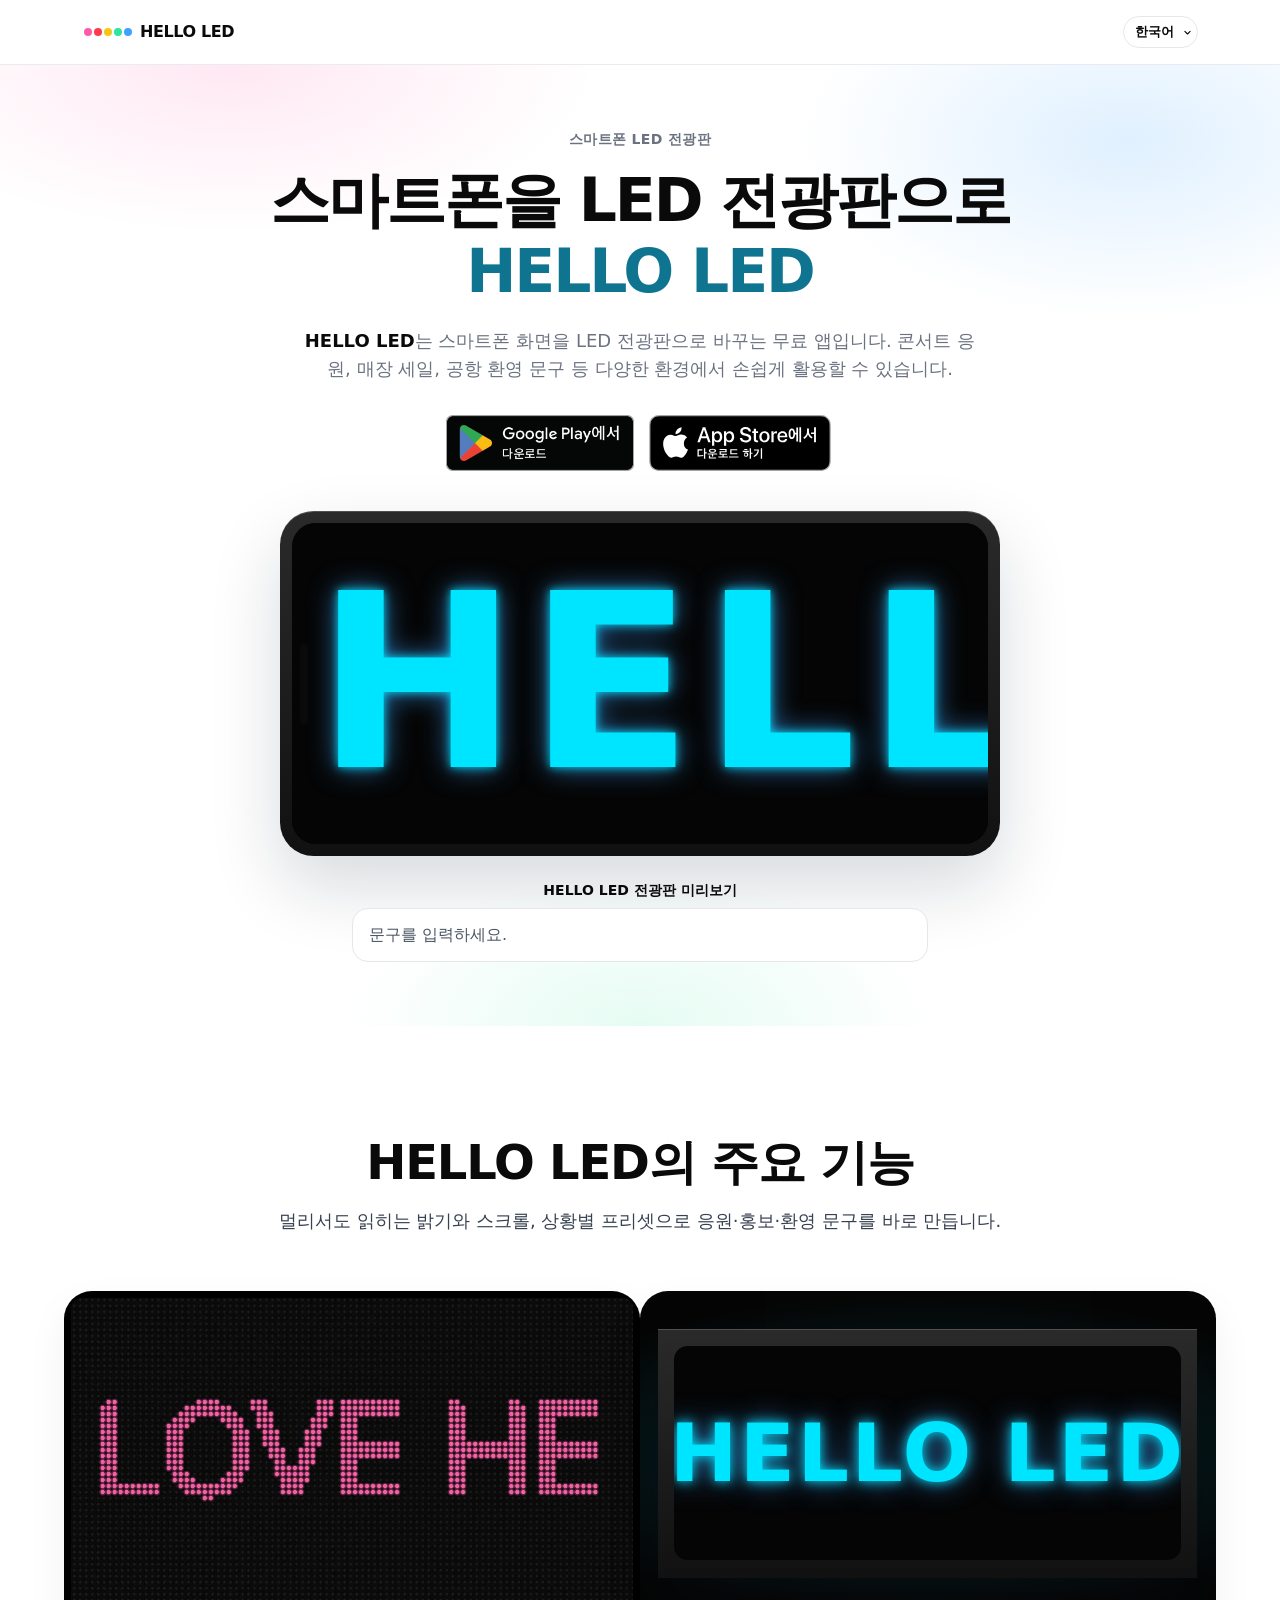
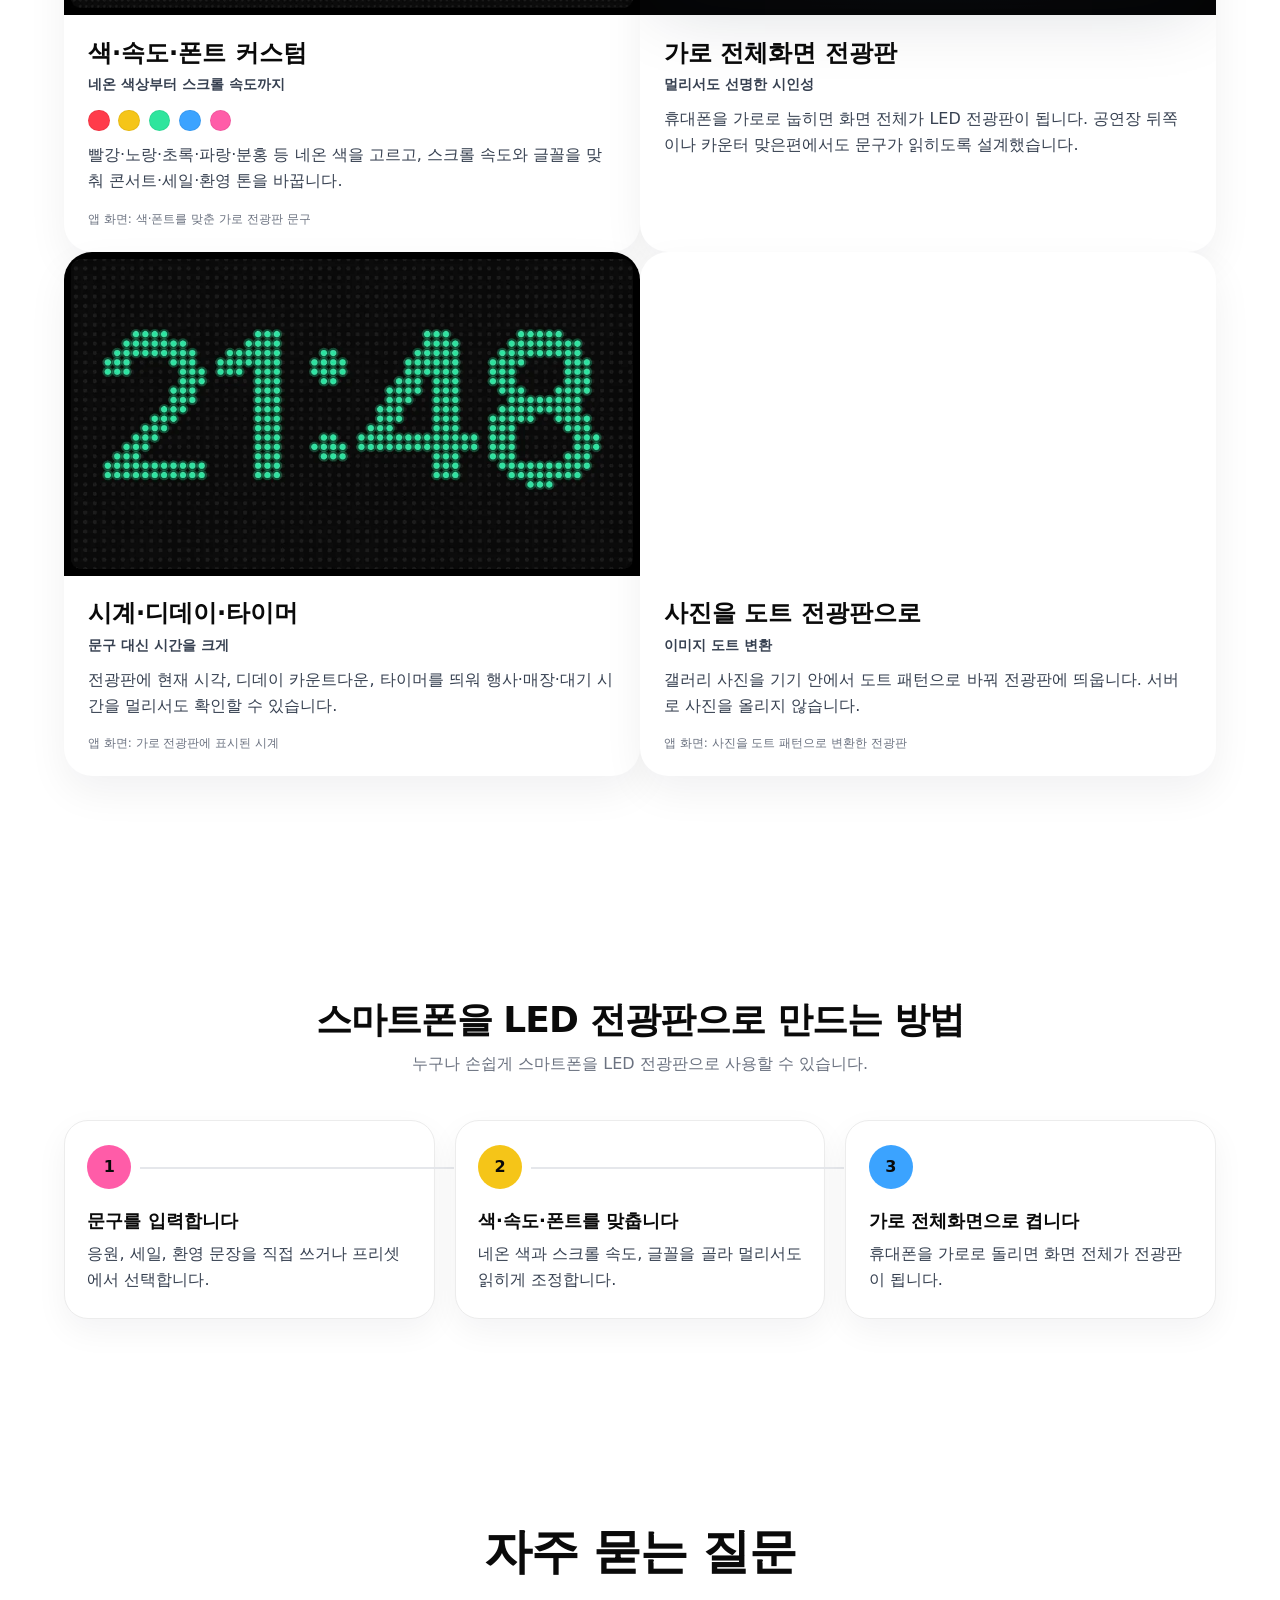
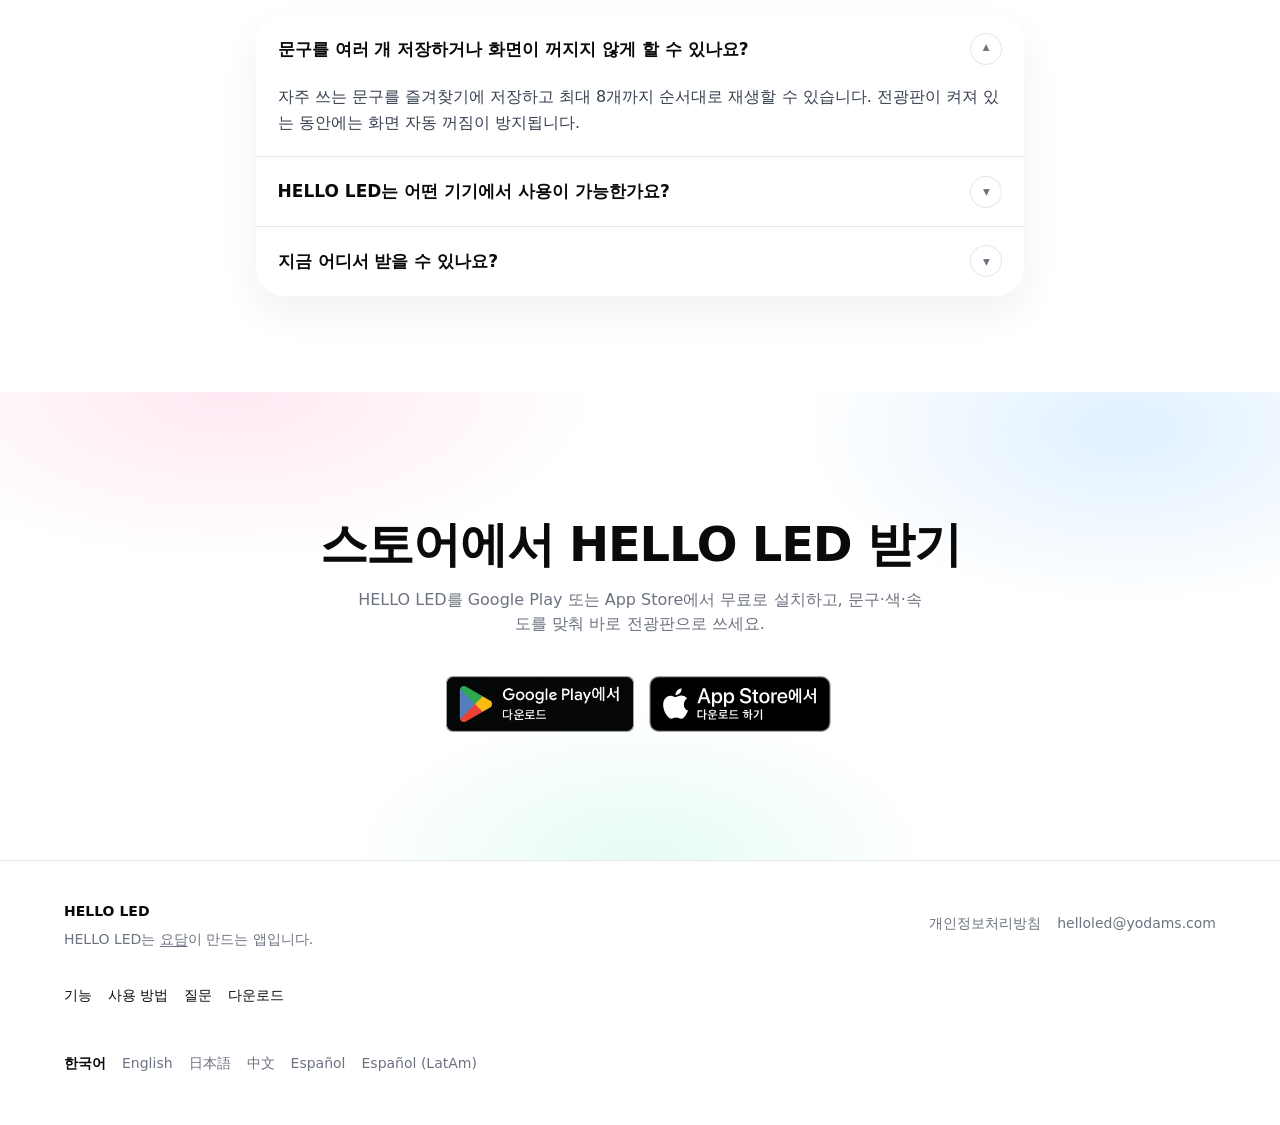
==== index.html @ 3904d3ae "Restore the Korean landing and llms.txt copy to the earlier formal tone. Co-authored-by: Cursor <cur" ====
<!DOCTYPE html>
<html data-page-lang="ko" lang="ko">
<head>
  <meta charset="utf-8">
  <meta name="viewport" content="width=device-width, initial-scale=1">
  <meta name="theme-color" content="#ffffff">
  <meta name="referrer" content="strict-origin-when-cross-origin">
  <title>HELLO LED | 스마트폰 LED 전광판 - 콘서트·매장·공항</title>
  <meta name="description" content="HELLO LED는 스마트폰 화면을 LED 전광판으로 바꾸는 무료 앱입니다. 콘서트 응원, 매장 세일, 공항 환영 문구 등 다양한 환경에서 손쉽게 활용할 수 있습니다.">
  <meta name="robots" content="index,follow,max-image-preview:large">
  <link rel="canonical" href="https://helloled.yodams.com/">
  <link rel="alternate" hreflang="ko" href="https://helloled.yodams.com/">
  <link rel="alternate" hreflang="en" href="https://helloled.yodams.com/en/">
  <link rel="alternate" hreflang="ja" href="https://helloled.yodams.com/ja/">
  <link rel="alternate" hreflang="zh-Hans" href="https://helloled.yodams.com/zh/">
  <link rel="alternate" hreflang="es-ES" href="https://helloled.yodams.com/es/">
  <link rel="alternate" hreflang="es" href="https://helloled.yodams.com/es/">
  <link rel="alternate" hreflang="es-419" href="https://helloled.yodams.com/es-419/">
  <link rel="alternate" hreflang="es-MX" href="https://helloled.yodams.com/es-419/">
  <link rel="alternate" hreflang="es-AR" href="https://helloled.yodams.com/es-419/">
  <link rel="alternate" hreflang="es-CO" href="https://helloled.yodams.com/es-419/">
  <link rel="alternate" hreflang="es-CL" href="https://helloled.yodams.com/es-419/">
  <link rel="alternate" hreflang="es-PE" href="https://helloled.yodams.com/es-419/">
  <link rel="alternate" hreflang="es-US" href="https://helloled.yodams.com/es-419/">
  <link rel="alternate" hreflang="es-VE" href="https://helloled.yodams.com/es-419/">
  <link rel="alternate" hreflang="es-EC" href="https://helloled.yodams.com/es-419/">
  <link rel="alternate" hreflang="es-GT" href="https://helloled.yodams.com/es-419/">
  <link rel="alternate" hreflang="es-BO" href="https://helloled.yodams.com/es-419/">
  <link rel="alternate" hreflang="es-DO" href="https://helloled.yodams.com/es-419/">
  <link rel="alternate" hreflang="es-HN" href="https://helloled.yodams.com/es-419/">
  <link rel="alternate" hreflang="es-PY" href="https://helloled.yodams.com/es-419/">
  <link rel="alternate" hreflang="es-SV" href="https://helloled.yodams.com/es-419/">
  <link rel="alternate" hreflang="es-NI" href="https://helloled.yodams.com/es-419/">
  <link rel="alternate" hreflang="es-CR" href="https://helloled.yodams.com/es-419/">
  <link rel="alternate" hreflang="es-PA" href="https://helloled.yodams.com/es-419/">
  <link rel="alternate" hreflang="es-UY" href="https://helloled.yodams.com/es-419/">
  <link rel="alternate" hreflang="es-PR" href="https://helloled.yodams.com/es-419/">
  <link rel="alternate" hreflang="es-CU" href="https://helloled.yodams.com/es-419/">
  <link rel="alternate" hreflang="x-default" href="https://helloled.yodams.com/">
  <link rel="icon" type="image/png" href="/favicon.png" sizes="256x256">
  <link rel="icon" type="image/png" href="/favicon-32.png" sizes="32x32">
  <link rel="apple-touch-icon" href="/apple-touch-icon.png">
  <link rel="alternate" type="text/plain" href="https://helloled.yodams.com/llms.txt" title="HELLO LED LLM Summary">
  <meta property="og:type" content="website">
  <meta property="og:locale" content="ko_KR">
  <meta property="og:locale:alternate" content="en_US">
  <meta property="og:locale:alternate" content="ja_JP">
  <meta property="og:locale:alternate" content="zh_CN">
  <meta property="og:locale:alternate" content="es_ES">
  <meta property="og:locale:alternate" content="es_MX">
  <meta property="og:site_name" content="HELLO LED">
  <meta property="og:title" content="HELLO LED | 스마트폰 LED 전광판 - 콘서트·매장·공항">
  <meta property="og:description" content="HELLO LED는 스마트폰 화면을 LED 전광판으로 바꾸는 무료 앱입니다. 콘서트 응원, 매장 세일, 공항 환영 문구 등 다양한 환경에서 손쉽게 활용할 수 있습니다.">
  <meta property="og:url" content="https://helloled.yodams.com/">
  <meta property="og:image" content="https://helloled.yodams.com/og.png">
  <meta property="og:image:type" content="image/png">
  <meta property="og:image:width" content="1200">
  <meta property="og:image:height" content="630">
  <meta property="og:image:alt" content="파란 원 안에 HELLO LED가 적힌 로고">
  <meta name="twitter:card" content="summary_large_image">
  <meta name="twitter:title" content="HELLO LED | 스마트폰 LED 전광판 - 콘서트·매장·공항">
  <meta name="twitter:description" content="HELLO LED는 스마트폰 화면을 LED 전광판으로 바꾸는 무료 앱입니다. 콘서트 응원, 매장 세일, 공항 환영 문구 등 다양한 환경에서 손쉽게 활용할 수 있습니다.">
  <meta name="twitter:image" content="https://helloled.yodams.com/og.png">
  <meta name="twitter:image:alt" content="파란 원 안에 HELLO LED가 적힌 로고">
  <link rel="dns-prefetch" href="https://play.google.com">
  <link rel="preconnect" href="https://play.google.com" crossorigin>
  <link rel="dns-prefetch" href="https://apps.apple.com">
  <link rel="preconnect" href="https://apps.apple.com" crossorigin>
  <link rel="preload" href="/styles.css" as="style">
  <link rel="stylesheet" href="/styles.css">
  <style>
    @keyframes marquee {
      0% { transform: translateX(0); }
      100% { transform: translateX(-50%); }
    }
    @keyframes led-blink {
      0%, 100% { opacity: 1; }
      50% { opacity: 0.72; }
    }
    @keyframes phone-tilt {
      0%, 100% { transform: rotate(-3deg); }
      50% { transform: rotate(3deg); }
    }
    html { scroll-behavior: smooth; }
    #features, #how, #qa, #download { scroll-margin-top: 3rem; }
    #main { scroll-margin-top: 6.5rem; }
    #main:focus { outline: none; }
    h1 { word-break: keep-all; }
    #features .max-w-3xl > p,
    #how li > p { color: #374151; }
    #qa summary h3 { margin: 0; min-width: 0; font-size: 1.0625rem; font-weight: 700; line-height: 1.45; }
    #qa .faq-list p { color: #374151; }
    #qa a:focus-visible { outline: 2px solid #374151; outline-offset: 2px; }
    #led-input::placeholder { color: #4b5563; opacity: 1; }
    [data-i18n-html="publisherLine"] a { text-decoration: underline; text-underline-offset: 0.15em; }
    [data-i18n-html="publisherLine"] a:focus-visible { outline: 2px solid #374151; outline-offset: 2px; }
    body {
      background: #fff;
      color: #0a0a0a;
      font-family: "Apple SD Gothic Neo", "Malgun Gothic", "Noto Sans KR", system-ui, sans-serif;
    }
    .neon-word { color: #0e7490; }
    .js .reveal {
      transform: translateY(12px);
      transition: transform 0.65s ease;
    }
    .js .reveal.is-visible {
      transform: translateY(0);
    }
    .hero-wash {
      background:
        radial-gradient(520px 240px at 18% 0%, rgba(255, 92, 168, 0.14), transparent 70%),
        radial-gradient(480px 260px at 88% 8%, rgba(59, 163, 255, 0.16), transparent 68%),
        radial-gradient(420px 220px at 50% 100%, rgba(46, 229, 157, 0.12), transparent 70%);
    }
    .device {
      background: linear-gradient(180deg, #2a2a2a, #111);
      box-shadow:
        0 30px 70px rgba(15, 23, 42, 0.16),
        inset 0 1px 0 rgba(255, 255, 255, 0.18);
    }
    .lang-switch { position: relative; display: inline-flex; }
    #lang {
      appearance: none;
      -webkit-appearance: none;
      box-sizing: border-box;
      position: absolute;
      inset: 0;
      width: 100%;
      height: 100%;
      min-height: 0;
      color: transparent;
      font-size: 0.8125rem;
      padding: 0 1.35rem 0 0.75rem;
      background-image: url("data:image/svg+xml,%3Csvg xmlns='http://www.w3.org/2000/svg' width='12' height='12' viewBox='0 0 12 12'%3E%3Cpath d='M2.5 4.5 6 8l3.5-3.5' fill='none' stroke='%230a0a0a' stroke-width='1.5' stroke-linecap='round' stroke-linejoin='round'/%3E%3C/svg%3E");
      background-repeat: no-repeat;
      background-position: right 0.35rem center;
      background-size: 0.55rem;
    }
    #lang option { color: #0a0a0a; }
    .lang-switch-label {
      position: relative;
      display: flex;
      align-items: center;
      justify-content: center;
      pointer-events: none;
      white-space: nowrap;
      height: 32px;
      padding: 0 1.35rem 0 0.75rem;
      font-size: 0.8125rem;
      font-weight: 600;
    }
    .marquee-track {
      display: flex;
      width: max-content;
      animation: marquee 12s linear infinite;
    }
    .led-screen { container-type: size; }
    .led-text {
      font-size: 75.25cqh;
      line-height: 1;
      font-weight: 800;
      letter-spacing: 0.04em;
      white-space: nowrap;
      color: #00E5FF;
      text-shadow: 0 0 10px rgba(0, 229, 255, 0.9), 0 0 28px rgba(59, 163, 255, 0.7);
      animation: led-blink 2.4s ease-in-out infinite;
    }
    details summary { list-style: none; }
    details summary::-webkit-details-marker { display: none; }
    details[open] .faq-chevron { transform: rotate(180deg); }
    .store-badge {
      display: block;
      width: 11.75rem;
      height: 3.5rem;
      object-fit: contain;
      object-position: center;
    }
    .feature-card {
      display: flex;
      flex-direction: column;
      overflow: hidden;
      border-radius: 1.75rem;
      background: #fff;
      box-shadow: 0 16px 40px rgba(15, 23, 42, 0.06);
    }
    .feature-card figure { margin: 0; }
    .feature-card img { display: block; width: 100%; height: auto; }
    .feature-copy {
      display: flex;
      flex: 1;
      flex-direction: column;
      padding: 1.35rem 1.5rem 1.5rem;
    }
    .feature-kicker { margin-top: 0.35rem; font-size: 0.875rem; font-weight: 600; color: #374151; }
    .feature-body { margin-top: 0.7rem; color: #374151; line-height: 1.6; }
    .feature-note { margin-top: auto; padding-top: 1rem; font-size: 0.75rem; color: #6b7280; }
    .swatches { display: flex; gap: 0.55rem; margin-top: 0.9rem; }
    .swatches span { width: 1.35rem; height: 1.35rem; border-radius: 999px; box-shadow: inset 0 0 0 1px rgba(0, 0, 0, 0.06); }
    .phone-stage {
      display: flex;
      align-items: center;
      justify-content: center;
      margin: 0;
      padding: 1.35rem 1.15rem;
      background:
        radial-gradient(120% 80% at 50% 50%, rgba(0, 229, 255, 0.16), transparent 62%),
        #050505;
      aspect-ratio: 16 / 9;
    }
    .phone-tilt {
      position: relative;
      width: 100%;
      container-type: size;
      aspect-ratio: 19.5 / 9;
      animation: phone-tilt 5s ease-in-out infinite;
    }
    .phone-screen {
      position: absolute;
      inset: 7% 3%;
      border-radius: 0.85rem;
      background: #050505;
      display: flex;
      align-items: center;
      justify-content: center;
      overflow: hidden;
      color: #00E5FF;
      font-weight: 800;
      letter-spacing: 0.03em;
      line-height: 1;
      white-space: nowrap;
      font-size: clamp(2.75rem, 15cqw, 5.75rem);
      text-shadow: 0 0 12px rgba(0, 229, 255, 0.95), 0 0 28px rgba(59, 163, 255, 0.7);
    }
    .how-list {
      display: grid;
      gap: 1rem;
      margin: 2.75rem 0 0;
      padding: 0;
      list-style: none;
    }
    .how-step {
      position: relative;
      border: 1px solid #ececec;
      border-radius: 1.5rem;
      background: #fff;
      padding: 1.5rem 1.4rem 1.6rem;
      box-shadow: 0 12px 32px rgba(15, 23, 42, 0.05);
    }
    .how-index {
      position: relative;
      z-index: 1;
      display: flex;
      width: 2.75rem;
      height: 2.75rem;
      align-items: center;
      justify-content: center;
      border-radius: 999px;
      font-weight: 800;
      color: #0a0a0a;
    }
    .how-step h3 { margin: 1.1rem 0 0; font-size: 1.125rem; font-weight: 700; color: #0a0a0a; }
    .how-step p { margin: 0.45rem 0 0; color: #6b7280; line-height: 1.6; }
    .faq-list {
      margin-top: 2.5rem;
      overflow: hidden;
      border-radius: 1.75rem;
      background: #fff;
      box-shadow: 0 16px 40px rgba(15, 23, 42, 0.06);
    }
    .faq-list details + details { border-top: 1px solid #e5e7eb; }
    .faq-list summary { padding: 1.15rem 1.35rem; }
    .faq-list details[open] summary { background: transparent; }
    .faq-list p { margin: 0; padding: 0 1.35rem 1.25rem; line-height: 1.65; }
    .faq-chevron {
      display: inline-flex;
      width: 2rem;
      height: 2rem;
      align-items: center;
      justify-content: center;
      border-radius: 999px;
      background: transparent;
      box-shadow: inset 0 0 0 1px #e5e7eb;
      font-size: 0.85rem;
    }
    @media (min-width: 768px) {
      .how-list { grid-template-columns: repeat(3, 1fr); gap: 1.25rem; }
      .how-step:not(:last-child)::after {
        content: "";
        position: absolute;
        top: 2.85rem;
        left: calc(1.4rem + 2.75rem + 0.55rem);
        right: -1.25rem;
        height: 2px;
        background: #e5e7eb;
      }
    }
    @media (prefers-reduced-motion: reduce) {
      html { scroll-behavior: auto; }
      .js .reveal { opacity: 1; transform: none; transition: none; }
      .marquee-track, .led-text { animation: none !important; }
      .phone-tilt { animation: none !important; transform: none; }
    }
  </style>
  <script type="application/ld+json">
  {
    "@context": "https://schema.org",
    "@graph": [
      {
        "@type": "Organization",
        "@id": "https://helloled.yodams.com/#organization",
        "name": "HELLO LED",
        "legalName": "요담",
        "alternateName": "Yodam",
        "url": "https://helloled.yodams.com/",
        "email": "helloled@yodams.com",
        "logo": {
          "@type": "ImageObject",
          "url": "https://helloled.yodams.com/favicon.png",
          "width": 256,
          "height": 256
        },
        "description": "HELLO LED는 요담(Yodam)이 개발한 무료 스마트폰 LED 전광판 앱입니다. Android와 iPhone에서 사용할 수 있습니다.",
        "sameAs": [
          "https://play.google.com/store/apps/details?id=com.yodam.helloled",
          "https://apps.apple.com/app/id6816627023",
          "https://yodams.com/",
          "https://github.com/leeyodam/helloled"
        ],
        "contactPoint": {
          "@type": "ContactPoint",
          "contactType": "customer support",
          "email": "helloled@yodams.com",
          "availableLanguage": [
            "ko",
            "en",
            "ja",
            "zh-Hans",
            "es",
            "es-419"
          ]
        }
      },
      {
        "@type": "Service",
        "@id": "https://helloled.yodams.com/#service",
        "name": "HELLO LED",
        "serviceType": "스마트폰 LED 전광판 앱",
        "description": "HELLO LED는 요담(Yodam)이 개발한 무료 스마트폰 LED 전광판 앱입니다. Android와 iPhone에서 사용할 수 있습니다.",
        "url": "https://helloled.yodams.com/",
        "provider": {
          "@id": "https://helloled.yodams.com/#organization"
        },
        "isRelatedTo": {
          "@id": "https://helloled.yodams.com/#app"
        },
        "areaServed": "Worldwide",
        "availableChannel": [
          {
            "@type": "ServiceChannel",
            "serviceUrl": "https://play.google.com/store/apps/details?id=com.yodam.helloled",
            "availableLanguage": [
              "ko",
              "en",
              "ja",
              "zh-Hans",
              "es",
              "es-419"
            ]
          },
          {
            "@type": "ServiceChannel",
            "serviceUrl": "https://apps.apple.com/app/id6816627023",
            "availableLanguage": [
              "ko",
              "en",
              "ja",
              "zh-Hans",
              "es",
              "es-419"
            ]
          }
        ],
        "offers": [
          {
            "@type": "Offer",
            "price": "0",
            "priceCurrency": "KRW",
            "availability": "https://schema.org/InStock",
            "url": "https://play.google.com/store/apps/details?id=com.yodam.helloled"
          },
          {
            "@type": "Offer",
            "price": "0",
            "priceCurrency": "KRW",
            "availability": "https://schema.org/InStock",
            "url": "https://apps.apple.com/app/id6816627023"
          }
        ]
      },
      {
        "@type": "WebSite",
        "@id": "https://helloled.yodams.com/#website",
        "url": "https://helloled.yodams.com/",
        "name": "HELLO LED",
        "alternateName": "헬로 LED",
        "description": "HELLO LED 공식 사이트. 스마트폰 LED 전광판 앱을 Google Play와 App Store에서 무료로 설치하세요.",
        "inLanguage": "ko",
        "publisher": {
          "@id": "https://helloled.yodams.com/#organization"
        },
        "potentialAction": [
          {
            "@type": "DownloadAction",
            "name": "HELLO LED 다운로드",
            "target": {
              "@type": "EntryPoint",
              "urlTemplate": "https://play.google.com/store/apps/details?id=com.yodam.helloled",
              "actionPlatform": [
                "https://schema.org/AndroidPlatform"
              ]
            }
          },
          {
            "@type": "DownloadAction",
            "name": "HELLO LED 다운로드",
            "target": {
              "@type": "EntryPoint",
              "urlTemplate": "https://apps.apple.com/app/id6816627023",
              "actionPlatform": [
                "https://schema.org/IOSPlatform"
              ]
            }
          }
        ]
      },
      {
        "@type": "WebPage",
        "@id": "https://helloled.yodams.com/#webpage",
        "url": "https://helloled.yodams.com/",
        "name": "HELLO LED | 스마트폰 LED 전광판 - 콘서트·매장·공항",
        "description": "HELLO LED는 스마트폰 화면을 LED 전광판으로 바꾸는 무료 앱입니다. 콘서트 응원, 매장 세일, 공항 환영 문구 등 다양한 환경에서 손쉽게 활용할 수 있습니다.",
        "inLanguage": "ko",
        "isPartOf": {
          "@id": "https://helloled.yodams.com/#website"
        },
        "about": [
          {
            "@id": "https://helloled.yodams.com/#app"
          },
          {
            "@id": "https://helloled.yodams.com/#service"
          }
        ],
        "mainEntity": {
          "@id": "https://helloled.yodams.com/#app"
        },
        "hasPart": [
          {
            "@id": "https://helloled.yodams.com/#howto"
          },
          {
            "@id": "https://helloled.yodams.com/#faq"
          }
        ],
        "datePublished": "2026-09-21",
        "dateModified": "2026-10-21",
        "primaryImageOfPage": {
          "@type": "ImageObject",
          "url": "https://helloled.yodams.com/og.png",
          "width": 1200,
          "height": 630,
          "caption": "파란 원 안에 HELLO LED가 적힌 로고"
        },
        "image": [
          {
            "@type": "ImageObject",
            "url": "https://helloled.yodams.com/screens/led-marquee.png",
            "width": 960,
            "height": 540,
            "caption": "HELLO LED 문구 전광판 화면 예시: 분홍 네온으로 LOVE HE 표시"
          },
          {
            "@type": "ImageObject",
            "url": "https://helloled.yodams.com/screens/led-clock.png",
            "width": 960,
            "height": 540,
            "caption": "HELLO LED 시계 전광판 화면 예시: 가로 모드에 21:48 표시"
          },
          {
            "@type": "ImageObject",
            "url": "https://helloled.yodams.com/screens/led-dots.png",
            "width": 960,
            "height": 540,
            "caption": "HELLO LED 사진 도트 변환 화면 예시: 분홍 하트 두 개"
          }
        ]
      },
      {
        "@type": [
          "SoftwareApplication",
          "MobileApplication"
        ],
        "@id": "https://helloled.yodams.com/#app",
        "name": "HELLO LED",
        "alternateName": "헬로 LED",
        "applicationCategory": "UtilitiesApplication",
        "operatingSystem": "Android, iOS",
        "softwareVersion": "1.0.4",
        "isAccessibleForFree": true,
        "inLanguage": [
          "ko",
          "en",
          "ja",
          "zh-Hans",
          "es",
          "es-419"
        ],
        "description": "HELLO LED는 스마트폰 화면을 LED 전광판으로 바꾸는 무료 앱입니다. 콘서트 응원, 매장 세일, 공항 환영 문구 등 다양한 환경에서 손쉽게 활용할 수 있습니다.",
        "featureList": [
          "네온 색상·글자 크기·스크롤 속도·11종 글꼴 맞춤 설정",
          "가로·세로 전체화면 LED 전광판 및 화면 자동 꺼짐 방지",
          "현재 시각 시계·디데이(D-Day) 카운트다운·타이머",
          "기기 내 갤러리 사진 도트 전광판 변환(서버 업로드 없음)",
          "응원·생일·공항픽업·매장 등 8가지 상황별 기본 문구 모음",
          "즐겨찾기 저장 및 최대 8개 문구 순서대로 재생"
        ],
        "url": "https://play.google.com/store/apps/details?id=com.yodam.helloled",
        "downloadUrl": "https://play.google.com/store/apps/details?id=com.yodam.helloled",
        "installUrl": "https://apps.apple.com/app/id6816627023",
        "sameAs": [
          "https://play.google.com/store/apps/details?id=com.yodam.helloled",
          "https://apps.apple.com/app/id6816627023"
        ],
        "screenshot": [
          "https://helloled.yodams.com/screens/led-marquee.png",
          "https://helloled.yodams.com/screens/led-clock.png",
          "https://helloled.yodams.com/screens/led-dots.png"
        ],
        "offers": [
          {
            "@type": "Offer",
            "price": "0",
            "priceCurrency": "KRW",
            "availability": "https://schema.org/InStock",
            "url": "https://play.google.com/store/apps/details?id=com.yodam.helloled"
          },
          {
            "@type": "Offer",
            "price": "0",
            "priceCurrency": "KRW",
            "availability": "https://schema.org/InStock",
            "url": "https://apps.apple.com/app/id6816627023"
          }
        ],
        "publisher": {
          "@id": "https://helloled.yodams.com/#organization"
        }
      },
      {
        "@type": "HowTo",
        "@id": "https://helloled.yodams.com/#howto",
        "name": "스마트폰을 LED 전광판으로 만드는 방법",
        "description": "누구나 손쉽게 스마트폰을 LED 전광판으로 사용할 수 있습니다.",
        "inLanguage": "ko",
        "totalTime": "PT1M",
        "step": [
          {
            "@type": "HowToStep",
            "position": 1,
            "name": "문구를 입력합니다",
            "text": "응원, 세일, 환영 문장을 직접 쓰거나 프리셋에서 선택합니다."
          },
          {
            "@type": "HowToStep",
            "position": 2,
            "name": "색·속도·폰트를 맞춥니다",
            "text": "네온 색과 스크롤 속도, 글꼴을 골라 멀리서도 읽히게 조정합니다."
          },
          {
            "@type": "HowToStep",
            "position": 3,
            "name": "가로 전체화면으로 켭니다",
            "text": "휴대폰을 가로로 돌리면 화면 전체가 전광판이 됩니다."
          }
        ]
      },
      {
        "@type": "FAQPage",
        "@id": "https://helloled.yodams.com/#faq",
        "url": "https://helloled.yodams.com/#qa",
        "inLanguage": "ko",
        "isPartOf": {
          "@id": "https://helloled.yodams.com/#webpage"
        },
        "mainEntity": [
          {
            "@type": "Question",
            "name": "문구를 여러 개 저장하거나 화면이 꺼지지 않게 할 수 있나요?",
            "acceptedAnswer": {
              "@type": "Answer",
              "text": "자주 쓰는 문구를 즐겨찾기에 저장하고 최대 8개까지 순서대로 재생할 수 있습니다. 전광판이 켜져 있는 동안에는 화면 자동 꺼짐이 방지됩니다."
            }
          },
          {
            "@type": "Question",
            "name": "HELLO LED는 어떤 기기에서 사용이 가능한가요?",
            "acceptedAnswer": {
              "@type": "Answer",
              "text": "스마트폰·태블릿 등 Android 기기와 iPhone에서 사용할 수 있습니다. Google Play 또는 App Store에서 설치하세요."
            }
          },
          {
            "@type": "Question",
            "name": "지금 어디서 받을 수 있나요?",
            "acceptedAnswer": {
              "@type": "Answer",
              "text": "HELLO LED는 Google Play와 App Store에서 받을 수 있습니다."
            }
          }
        ]
      }
    ]
  }
  </script>
</head>
<body class="bg-white text-ink antialiased">
  <script>document.documentElement.classList.add('js');</script>
  <a href="#main" class="sr-only focus:not-sr-only focus:absolute focus:left-4 focus:top-4 focus:z-[60] focus:rounded-full focus:bg-ink focus:px-4 focus:py-2 focus:text-white" data-i18n="skip">본문으로 건너뛰기</a>

  <header class="sticky top-0 z-50 border-b border-line/80 bg-white/80 backdrop-blur-md">
    <nav class="mx-auto flex max-w-6xl items-center justify-between gap-3 px-5 py-2.5" aria-label="주요" data-i18n-aria="navLabel">
      <a href="/" class="inline-flex min-h-11 shrink-0 items-center gap-2 whitespace-nowrap font-extrabold tracking-tight focus-visible:outline focus-visible:outline-2 focus-visible:outline-offset-2 focus-visible:outline-gray-700" data-home-link>
        <span class="flex gap-0.5" aria-hidden="true">
          <span class="h-2 w-2 rounded-full bg-neonPink"></span>
          <span class="h-2 w-2 rounded-full bg-neonRed"></span>
          <span class="h-2 w-2 rounded-full bg-neonYellow"></span>
          <span class="h-2 w-2 rounded-full bg-neonGreen"></span>
          <span class="h-2 w-2 rounded-full bg-neonBlue"></span>
        </span>
        <span lang="en" aria-hidden="true">HELLO LED</span>
        <span class="sr-only" data-i18n-html="homeLabel"><b lang="en">HELLO LED</b> 홈</span>
      </a>
      <div class="flex items-center gap-2">
        <label class="sr-only" for="lang" data-i18n="langLabel">언어</label>
        <div class="lang-switch">
          <select id="lang" class="rounded-full border border-line bg-white font-semibold text-ink focus-visible:outline focus-visible:outline-2 focus-visible:outline-offset-2 focus-visible:outline-gray-700" aria-label="언어" data-i18n-aria="langLabel">
            <option value="ko" selected lang="ko">한국어</option>
            <option value="en" lang="en">English</option>
            <option value="ja" lang="ja">日本語</option>
            <option value="zh" lang="zh-Hans">中文</option>
            <option value="es" lang="es">Español</option>
            <option value="es_419" lang="es-419">Español (LatAm)</option>
          </select>
          <span class="lang-switch-label" aria-hidden="true">한국어</span>
        </div>
      </div>
    </nav>
  </header>

  <main id="main" tabindex="-1">
    <section class="hero-wash relative overflow-hidden px-5 pb-12 pt-12 sm:pb-16 sm:pt-16">
      <div class="relative mx-auto max-w-3xl text-center">
        <p class="mb-4 text-sm font-semibold tracking-wide text-muted" data-i18n="kicker">스마트폰 LED 전광판</p>
        <h1 class="text-[clamp(2.15rem,5.4vw,3.75rem)] font-extrabold leading-[1.18] tracking-[-0.035em]">
          <span data-i18n="heroLine1">스마트폰을 LED 전광판으로</span><br>
          <span class="neon-word" lang="en" data-i18n="heroAccent">HELLO LED</span>
        </h1>
        <p class="mx-auto mt-5 max-w-2xl text-base leading-relaxed text-muted sm:text-lg" data-i18n-html="heroBody"><strong class="font-semibold text-ink" lang="en">HELLO LED</strong>는 스마트폰 화면을 LED 전광판으로 바꾸는 무료 앱입니다. 콘서트 응원, 매장 세일, 공항 환영 문구 등 다양한 환경에서 손쉽게 활용할 수 있습니다.</p>
        <div class="mx-auto mt-8 flex max-w-xl flex-wrap items-center justify-center gap-3" id="download-hero">
            <a class="inline-flex focus-visible:outline focus-visible:outline-2 focus-visible:outline-offset-2 focus-visible:outline-gray-700" href="https://play.google.com/store/apps/details?id=com.yodam.helloled" target="_blank" rel="noopener noreferrer" aria-label="Google Play에서 다운로드, 새 창" data-i18n-aria="playAlt">
              <picture>
                <source type="image/webp" srcset="/badges/play-ko.webp">
                <img
                  data-badge="play"
                  data-i18n-alt="playAlt"
                  src="/badges/play-ko.png"
                  width="215"
                  height="64"
                  decoding="async"
                  fetchpriority="high"
                  class="store-badge"
                  alt="Google Play에서 다운로드, 새 창"
                >
              </picture>
            </a>
            <a class="inline-flex focus-visible:outline focus-visible:outline-2 focus-visible:outline-offset-2 focus-visible:outline-gray-700" href="https://apps.apple.com/app/id6816627023" target="_blank" rel="noopener noreferrer" aria-label="App Store에서 다운로드, 새 창" data-i18n-aria="appleAlt">
              <img
                data-badge="apple"
                data-i18n-alt="appleAlt"
                src="/badges/apple-ko.svg"
                width="130"
                height="40"
                decoding="async"
                class="store-badge"
                alt="App Store에서 다운로드, 새 창"
              >
            </a>
        </div>
      </div>

      <div class="mx-auto mt-8 w-full max-w-3xl px-1 sm:mt-10">
        <figure class="mx-auto w-full max-w-[720px]">
          <div class="device rounded-[1.85rem] p-2.5 sm:rounded-[2.1rem] sm:p-3" aria-hidden="true">
            <div class="led-screen relative overflow-hidden rounded-[1.35rem] bg-black sm:rounded-[1.5rem]" style="aspect-ratio: 19.5 / 9;">
              <div class="absolute left-2 top-1/2 z-10 h-16 w-1.5 -translate-y-1/2 rounded-full bg-neutral-950 sm:h-20 sm:w-2"></div>
              <div class="absolute inset-0 flex items-center overflow-hidden bg-[#050505]">
                <div class="marquee-track items-center gap-16 px-6" id="marquee-track">
                  <span class="led-text" id="led-a">HELLO LED</span>
                  <span class="led-text" id="led-b">HELLO LED</span>
                  <span class="led-text" id="led-c">HELLO LED</span>
                  <span class="led-text" id="led-d">HELLO LED</span>
                </div>
              </div>
            </div>
          </div>
          <figcaption id="preview-caption" class="sr-only" data-i18n-html="previewCaption"><span lang="en">HELLO LED</span> 가로 전체화면 전광판 미리보기</figcaption>
        </figure>

        <div id="try" class="mx-auto mt-6 max-w-xl">
          <label for="led-input" class="mb-2 block text-center text-sm font-semibold text-ink" data-i18n-html="previewLabel"><span lang="en">HELLO LED</span> 전광판 미리보기</label>
          <input
            id="led-input"
            type="text"
            maxlength="80"
            autocomplete="off"
            placeholder="문구를 입력하세요."
            data-i18n-placeholder="previewPlaceholder"
            class="w-full rounded-2xl border border-line bg-white px-4 py-3.5 text-base text-ink placeholder:text-neutral-400 focus:border-ink focus:outline-none focus:ring-2 focus:ring-ink/20"
          >
        </div>
      </div>
    </section>

    <section id="features" class="px-5 py-20 sm:py-28" aria-labelledby="features-title">
      <div class="mx-auto max-w-6xl">
        <div class="mx-auto max-w-3xl text-center">
          <h2 id="features-title" class="reveal text-3xl font-extrabold tracking-tight sm:text-5xl" data-i18n-html="featuresTitle"><span lang="en">HELLO LED</span>의 주요 기능</h2>
          <p class="reveal mx-auto mt-5 text-lg leading-relaxed text-muted" data-i18n="featuresLead">멀리서도 읽히는 밝기와 스크롤, 상황별 프리셋으로 응원·홍보·환영 문구를 바로 만듭니다.</p>
        </div>

        <div class="mt-14 grid gap-5 sm:grid-cols-2">
          <article class="feature-card reveal">
            <figure aria-labelledby="custom-caption">
              <picture>
                <source type="image/webp" srcset="/screens/led-marquee.webp">
                <img
                  src="/screens/led-marquee.png"
                  width="960"
                  height="540"
                  loading="lazy"
                  decoding="async"
                  data-i18n-alt="marqueeAlt"
                  alt="HELLO LED 문구 전광판 화면 예시: 분홍 네온으로 LOVE HE 표시"
                >
              </picture>
            </figure>
            <div class="feature-copy">
              <h3 class="text-xl font-bold sm:text-2xl" data-i18n="customTitle">색·속도·폰트 커스텀</h3>
              <p class="feature-kicker" data-i18n="customKicker">네온 색상부터 스크롤 속도까지</p>
              <div class="swatches" aria-hidden="true">
                <span class="bg-neonRed"></span>
                <span class="bg-neonYellow"></span>
                <span class="bg-neonGreen"></span>
                <span class="bg-neonBlue"></span>
                <span class="bg-neonPink"></span>
              </div>
              <p class="feature-body" data-i18n="customBody">빨강·노랑·초록·파랑·분홍 등 네온 색을 고르고, 스크롤 속도와 글꼴을 맞춰 콘서트·세일·환영 톤을 바꿉니다.</p>
              <p id="custom-caption" class="feature-note" data-i18n="customCaption">앱 화면: 색·폰트를 맞춘 가로 전광판 문구</p>
            </div>
          </article>

          <article class="feature-card reveal">
            <div class="phone-stage" aria-hidden="true">
              <div class="phone-tilt device rounded-[1.15rem] sm:rounded-[1.35rem]">
                <span class="phone-screen">HELLO LED</span>
              </div>
            </div>
            <div class="feature-copy">
              <h3 class="text-xl font-bold sm:text-2xl" data-i18n="wideTitle">가로 전체화면 전광판</h3>
              <p class="feature-kicker" data-i18n="wideKicker">멀리서도 선명한 시인성</p>
              <p class="feature-body" data-i18n="wideBody">휴대폰을 가로로 눕히면 화면 전체가 LED 전광판이 됩니다. 공연장 뒤쪽이나 카운터 맞은편에서도 문구가 읽히도록 설계했습니다.</p>
            </div>
          </article>

          <article class="feature-card reveal">
            <figure aria-labelledby="clock-caption">
              <picture>
                <source type="image/webp" srcset="/screens/led-clock.webp">
                <img
                  src="/screens/led-clock.png"
                  width="960"
                  height="540"
                  loading="lazy"
                  decoding="async"
                  data-i18n-alt="clockAlt"
                  alt="HELLO LED 시계 전광판 화면 예시: 가로 모드에 21:48 표시"
                >
              </picture>
            </figure>
            <div class="feature-copy">
              <h3 class="text-xl font-bold sm:text-2xl" data-i18n="clockTitle">시계·디데이·타이머</h3>
              <p class="feature-kicker" data-i18n="clockKicker">문구 대신 시간을 크게</p>
              <p class="feature-body" data-i18n="clockBody">전광판에 현재 시각, 디데이 카운트다운, 타이머를 띄워 행사·매장·대기 시간을 멀리서도 확인할 수 있습니다.</p>
              <p id="clock-caption" class="feature-note" data-i18n="clockCaption">앱 화면: 가로 전광판에 표시된 시계</p>
            </div>
          </article>

          <article class="feature-card reveal">
            <figure aria-labelledby="photo-caption">
              <picture>
                <source type="image/webp" srcset="/screens/led-dots.webp">
                <img
                  src="/screens/led-dots.png"
                  width="960"
                  height="540"
                  loading="lazy"
                  decoding="async"
                  data-i18n-alt="dotsAlt"
                  alt="HELLO LED 사진 도트 변환 화면 예시: 분홍 하트 두 개"
                >
              </picture>
            </figure>
            <div class="feature-copy">
              <h3 class="text-xl font-bold sm:text-2xl" data-i18n="photoTitle">사진을 도트 전광판으로</h3>
              <p class="feature-kicker" data-i18n="photoKicker">이미지 도트 변환</p>
              <p class="feature-body" data-i18n="photoBody">갤러리 사진을 기기 안에서 도트 패턴으로 바꿔 전광판에 띄웁니다. 서버로 사진을 올리지 않습니다.</p>
              <p id="photo-caption" class="feature-note" data-i18n="photoCaption">앱 화면: 사진을 도트 패턴으로 변환한 전광판</p>
            </div>
          </article>
        </div>
      </div>
    </section>

    <section id="how" class="px-5 py-20 sm:py-28" aria-labelledby="how-title">
      <div class="mx-auto max-w-6xl">
        <div class="reveal mx-auto max-w-2xl text-center">
          <h2 id="how-title" class="text-3xl font-extrabold tracking-tight sm:text-4xl" data-i18n="howTitle">스마트폰을 LED 전광판으로 만드는 방법</h2>
          <p class="mt-3 text-muted" data-i18n="howLead">누구나 손쉽게 스마트폰을 LED 전광판으로 사용할 수 있습니다.</p>
        </div>
        <ol class="how-list">
          <li class="how-step reveal">
            <span class="how-index bg-[#FF5CA8]" aria-hidden="true">1</span>
            <h3 data-i18n="step1Title">문구를 입력합니다</h3>
            <p data-i18n="step1Body">응원, 세일, 환영 문장을 직접 쓰거나 프리셋에서 선택합니다.</p>
          </li>
          <li class="how-step reveal">
            <span class="how-index bg-[#F5C518]" aria-hidden="true">2</span>
            <h3 data-i18n="step2Title">색·속도·폰트를 맞춥니다</h3>
            <p data-i18n="step2Body">네온 색과 스크롤 속도, 글꼴을 골라 멀리서도 읽히게 조정합니다.</p>
          </li>
          <li class="how-step reveal">
            <span class="how-index bg-[#3BA3FF]" aria-hidden="true">3</span>
            <h3 data-i18n="step3Title">가로 전체화면으로 켭니다</h3>
            <p data-i18n="step3Body">휴대폰을 가로로 돌리면 화면 전체가 전광판이 됩니다.</p>
          </li>
        </ol>
      </div>
    </section>

    <section id="qa" class="px-5 py-16 sm:py-24" aria-labelledby="qa-title">
      <div class="mx-auto max-w-3xl">
        <h2 id="qa-title" class="reveal text-center text-3xl font-extrabold tracking-tight sm:text-5xl" data-i18n="faqTitle">자주 묻는 질문</h2>
        <div class="faq-list">
          <details class="reveal" open>
            <summary class="flex cursor-pointer items-center justify-between gap-4 text-left focus-visible:outline focus-visible:outline-2 focus-visible:outline-offset-2 focus-visible:outline-gray-700">
              <h3 data-i18n="faq1q">문구를 여러 개 저장하거나 화면이 꺼지지 않게 할 수 있나요?</h3>
              <span class="faq-chevron shrink-0 text-muted transition-transform" aria-hidden="true">▾</span>
            </summary>
            <p class="text-muted" data-i18n="faq1a">자주 쓰는 문구를 즐겨찾기에 저장하고 최대 8개까지 순서대로 재생할 수 있습니다. 전광판이 켜져 있는 동안에는 화면 자동 꺼짐이 방지됩니다.</p>
          </details>
          <details class="reveal">
            <summary class="flex cursor-pointer items-center justify-between gap-4 text-left focus-visible:outline focus-visible:outline-2 focus-visible:outline-offset-2 focus-visible:outline-gray-700">
              <h3 data-i18n-html="faq2q"><span lang="en">HELLO LED</span>는 어떤 기기에서 사용이 가능한가요?</h3>
              <span class="faq-chevron shrink-0 text-muted transition-transform" aria-hidden="true">▾</span>
            </summary>
            <p class="text-muted" data-i18n-html="faq2a">스마트폰·태블릿 등 Android 기기와 iPhone에서 사용할 수 있습니다. <a class="underline" href="https://play.google.com/store/apps/details?id=com.yodam.helloled" rel="noopener noreferrer" target="_blank">Google Play<span class="sr-only">, 새 창</span></a> 또는 <a class="underline" href="https://apps.apple.com/app/id6816627023" rel="noopener noreferrer" target="_blank">App Store<span class="sr-only">, 새 창</span></a>에서 설치하세요.</p>
          </details>
          <details class="reveal">
            <summary class="flex cursor-pointer items-center justify-between gap-4 text-left focus-visible:outline focus-visible:outline-2 focus-visible:outline-offset-2 focus-visible:outline-gray-700">
              <h3 data-i18n="faq3q">지금 어디서 받을 수 있나요?</h3>
              <span class="faq-chevron shrink-0 text-muted transition-transform" aria-hidden="true">▾</span>
            </summary>
            <p class="text-muted" data-i18n-html="faq3a"><span lang="en">HELLO LED</span>는 <a class="underline" href="https://play.google.com/store/apps/details?id=com.yodam.helloled" rel="noopener noreferrer" target="_blank">Google Play<span class="sr-only">, 새 창</span></a>와 <a class="underline" href="https://apps.apple.com/app/id6816627023" rel="noopener noreferrer" target="_blank">App Store<span class="sr-only">, 새 창</span></a>에서 받을 수 있습니다.</p>
          </details>
        </div>
      </div>
    </section>

    <section id="download" class="hero-wash relative overflow-hidden px-5 py-24 sm:py-32" aria-labelledby="cta-title">
      <div class="relative mx-auto max-w-3xl text-center">
        <h2 id="cta-title" class="reveal text-3xl font-extrabold tracking-tight sm:text-5xl" data-i18n-html="ctaTitle">스토어에서 <span lang="en">HELLO LED</span> 받기</h2>
        <p class="reveal mx-auto mt-5 max-w-xl text-muted" data-i18n-html="ctaBody"><span lang="en">HELLO LED</span>를 Google Play 또는 App Store에서 무료로 설치하고, 문구·색·속도를 맞춰 바로 전광판으로 쓰세요.</p>
        <div class="reveal mt-10 flex flex-wrap items-center justify-center gap-3">
          <a class="inline-flex focus-visible:outline focus-visible:outline-2 focus-visible:outline-offset-2 focus-visible:outline-gray-700" href="https://play.google.com/store/apps/details?id=com.yodam.helloled" target="_blank" rel="noopener noreferrer" aria-label="Google Play에서 다운로드, 새 창" data-i18n-aria="playAlt">
            <picture>
              <source type="image/webp" srcset="/badges/play-ko.webp">
              <img
                data-badge="play"
                data-i18n-alt="playAlt"
                src="/badges/play-ko.png"
                width="215"
                height="64"
                loading="lazy"
                decoding="async"
                class="store-badge"
                alt="Google Play에서 다운로드, 새 창"
              >
            </picture>
          </a>
          <a class="inline-flex focus-visible:outline focus-visible:outline-2 focus-visible:outline-offset-2 focus-visible:outline-gray-700" href="https://apps.apple.com/app/id6816627023" target="_blank" rel="noopener noreferrer" aria-label="App Store에서 다운로드, 새 창" data-i18n-aria="appleAlt">
            <img
              data-badge="apple"
              data-i18n-alt="appleAlt"
              src="/badges/apple-ko.svg"
              width="130"
              height="40"
              loading="lazy"
              decoding="async"
              class="store-badge"
              alt="App Store에서 다운로드, 새 창"
            >
          </a>
        </div>
      </div>
    </section>
  </main>

  <footer class="border-t border-line px-5 pb-10 pt-10">
    <div class="mx-auto flex max-w-6xl flex-col gap-4 text-sm text-muted sm:flex-row sm:items-start sm:justify-between">
      <div>
        <p class="font-bold text-ink" lang="en">HELLO LED</p>
        <p class="mt-2" data-i18n-html="publisherLine"><span lang="en">HELLO LED</span>는 <a href="https://yodams.com/" lang="ko">요담</a>이 만드는 앱입니다.</p>
      </div>
      <div class="flex flex-wrap gap-4">
        <a class="inline-flex min-h-11 items-center hover:text-ink focus-visible:outline focus-visible:outline-2 focus-visible:outline-offset-2 focus-visible:outline-gray-700" href="/privacy.html" data-privacy-link data-i18n="privacyLink">개인정보처리방침</a>
        <a class="inline-flex min-h-11 items-center hover:text-ink focus-visible:outline focus-visible:outline-2 focus-visible:outline-offset-2 focus-visible:outline-gray-700" href="mailto:helloled@yodams.com">helloled@yodams.com</a>
      </div>
    </div>
    <nav class="mx-auto mt-6 flex max-w-6xl flex-wrap gap-x-4 text-sm" aria-label="이 페이지" data-i18n-aria="navSections">
      <a class="inline-flex min-h-11 items-center hover:text-ink focus-visible:outline focus-visible:outline-2 focus-visible:outline-offset-2 focus-visible:outline-gray-700" href="#features" data-i18n="navFeatures">기능</a>
      <a class="inline-flex min-h-11 items-center hover:text-ink focus-visible:outline focus-visible:outline-2 focus-visible:outline-offset-2 focus-visible:outline-gray-700" href="#how" data-i18n="navHow">사용 방법</a>
      <a class="inline-flex min-h-11 items-center hover:text-ink focus-visible:outline focus-visible:outline-2 focus-visible:outline-offset-2 focus-visible:outline-gray-700" href="#qa" data-i18n="navFaq">질문</a>
      <a class="inline-flex min-h-11 items-center hover:text-ink focus-visible:outline focus-visible:outline-2 focus-visible:outline-offset-2 focus-visible:outline-gray-700" href="#download" data-i18n="download">다운로드</a>
    </nav>
    <nav class="mx-auto mt-6 flex max-w-6xl flex-wrap gap-4 text-sm text-muted" aria-label="언어" data-i18n-aria="langLinksLabel">
      <a class="inline-flex min-h-11 items-center font-semibold text-ink" data-lang="ko" href="https://helloled.yodams.com/" aria-current="page">한국어</a>
      <a class="inline-flex min-h-11 items-center hover:text-ink focus-visible:outline focus-visible:outline-2 focus-visible:outline-offset-2 focus-visible:outline-gray-700" data-lang="en" href="https://helloled.yodams.com/en/">English</a>
      <a class="inline-flex min-h-11 items-center hover:text-ink focus-visible:outline focus-visible:outline-2 focus-visible:outline-offset-2 focus-visible:outline-gray-700" data-lang="ja" href="https://helloled.yodams.com/ja/">日本語</a>
      <a class="inline-flex min-h-11 items-center hover:text-ink focus-visible:outline focus-visible:outline-2 focus-visible:outline-offset-2 focus-visible:outline-gray-700" data-lang="zh" href="https://helloled.yodams.com/zh/">中文</a>
      <a class="inline-flex min-h-11 items-center hover:text-ink focus-visible:outline focus-visible:outline-2 focus-visible:outline-offset-2 focus-visible:outline-gray-700" data-lang="es" href="https://helloled.yodams.com/es/">Español</a>
      <a class="inline-flex min-h-11 items-center hover:text-ink focus-visible:outline focus-visible:outline-2 focus-visible:outline-offset-2 focus-visible:outline-gray-700" data-lang="es_419" href="https://helloled.yodams.com/es-419/">Español (LatAm)</a>
    </nav>
  </footer>

  <script src="/analytics.js" defer></script>
  <script src="/i18n.js" defer></script>
  <script src="/ad-fallback.js" defer></script>
  <script>
    (function () {
      var input = document.getElementById('led-input');
      var spans = [
        document.getElementById('led-a'),
        document.getElementById('led-b'),
        document.getElementById('led-c'),
        document.getElementById('led-d')
      ];
      var fallback = 'HELLO LED';

      function applyText(value) {
        var text = (value || '').trim() || fallback;
        spans.forEach(function (el) { el.textContent = text; });
      }

      if (input) {
        input.addEventListener('input', function () { applyText(input.value); });
      }

      function revealTarget(hash) {
        if (!hash || hash.charAt(0) !== '#') return;
        var target = document.getElementById(hash.slice(1));
        if (!target) return;
        target.classList.add('is-visible');
        target.querySelectorAll('.reveal').forEach(function (el) { el.classList.add('is-visible'); });
      }

      revealTarget(location.hash);
      window.addEventListener('hashchange', function () { revealTarget(location.hash); });

      if ('IntersectionObserver' in window) {
        var io = new IntersectionObserver(function (entries) {
          entries.forEach(function (entry) {
            if (entry.isIntersecting) {
              entry.target.classList.add('is-visible');
              io.unobserve(entry.target);
            }
          });
        }, { threshold: 0.12, rootMargin: '0px 0px -40px 0px' });
        document.querySelectorAll('.reveal').forEach(function (el) { io.observe(el); });
      } else {
        document.querySelectorAll('.reveal').forEach(function (el) { el.classList.add('is-visible'); });
      }
    })();
  </script>
</body>
</html>
---- styles.css ----
*,:after,:before{--tw-border-spacing-x:0;--tw-border-spacing-y:0;--tw-translate-x:0;--tw-translate-y:0;--tw-rotate:0;--tw-skew-x:0;--tw-skew-y:0;--tw-scale-x:1;--tw-scale-y:1;--tw-pan-x: ;--tw-pan-y: ;--tw-pinch-zoom: ;--tw-scroll-snap-strictness:proximity;--tw-gradient-from-position: ;--tw-gradient-via-position: ;--tw-gradient-to-position: ;--tw-ordinal: ;--tw-slashed-zero: ;--tw-numeric-figure: ;--tw-numeric-spacing: ;--tw-numeric-fraction: ;--tw-ring-inset: ;--tw-ring-offset-width:0px;--tw-ring-offset-color:#fff;--tw-ring-color:rgba(59,130,246,.5);--tw-ring-offset-shadow:0 0 #0000;--tw-ring-shadow:0 0 #0000;--tw-shadow:0 0 #0000;--tw-shadow-colored:0 0 #0000;--tw-blur: ;--tw-brightness: ;--tw-contrast: ;--tw-grayscale: ;--tw-hue-rotate: ;--tw-invert: ;--tw-saturate: ;--tw-sepia: ;--tw-drop-shadow: ;--tw-backdrop-blur: ;--tw-backdrop-brightness: ;--tw-backdrop-contrast: ;--tw-backdrop-grayscale: ;--tw-backdrop-hue-rotate: ;--tw-backdrop-invert: ;--tw-backdrop-opacity: ;--tw-backdrop-saturate: ;--tw-backdrop-sepia: ;--tw-contain-size: ;--tw-contain-layout: ;--tw-contain-paint: ;--tw-contain-style: }::backdrop{--tw-border-spacing-x:0;--tw-border-spacing-y:0;--tw-translate-x:0;--tw-translate-y:0;--tw-rotate:0;--tw-skew-x:0;--tw-skew-y:0;--tw-scale-x:1;--tw-scale-y:1;--tw-pan-x: ;--tw-pan-y: ;--tw-pinch-zoom: ;--tw-scroll-snap-strictness:proximity;--tw-gradient-from-position: ;--tw-gradient-via-position: ;--tw-gradient-to-position: ;--tw-ordinal: ;--tw-slashed-zero: ;--tw-numeric-figure: ;--tw-numeric-spacing: ;--tw-numeric-fraction: ;--tw-ring-inset: ;--tw-ring-offset-width:0px;--tw-ring-offset-color:#fff;--tw-ring-color:rgba(59,130,246,.5);--tw-ring-offset-shadow:0 0 #0000;--tw-ring-shadow:0 0 #0000;--tw-shadow:0 0 #0000;--tw-shadow-colored:0 0 #0000;--tw-blur: ;--tw-brightness: ;--tw-contrast: ;--tw-grayscale: ;--tw-hue-rotate: ;--tw-invert: ;--tw-saturate: ;--tw-sepia: ;--tw-drop-shadow: ;--tw-backdrop-blur: ;--tw-backdrop-brightness: ;--tw-backdrop-contrast: ;--tw-backdrop-grayscale: ;--tw-backdrop-hue-rotate: ;--tw-backdrop-invert: ;--tw-backdrop-opacity: ;--tw-backdrop-saturate: ;--tw-backdrop-sepia: ;--tw-contain-size: ;--tw-contain-layout: ;--tw-contain-paint: ;--tw-contain-style: }/*! tailwindcss v3.4.17 | MIT License | https://tailwindcss.com*/*,:after,:before{box-sizing:border-box;border:0 solid #e5e7eb}:after,:before{--tw-content:""}:host,html{line-height:1.5;-webkit-text-size-adjust:100%;-moz-tab-size:4;-o-tab-size:4;tab-size:4;font-family:Apple SD Gothic Neo,Malgun Gothic,Noto Sans KR,system-ui,sans-serif;font-feature-settings:normal;font-variation-settings:normal;-webkit-tap-highlight-color:transparent}body{margin:0;line-height:inherit}hr{height:0;color:inherit;border-top-width:1px}abbr:where([title]){-webkit-text-decoration:underline dotted;text-decoration:underline dotted}h1,h2,h3,h4,h5,h6{font-size:inherit;font-weight:inherit}a{color:inherit;text-decoration:inherit}b,strong{font-weight:bolder}code,kbd,pre,samp{font-family:ui-monospace,SFMono-Regular,Menlo,Monaco,Consolas,Liberation Mono,Courier New,monospace;font-feature-settings:normal;font-variation-settings:normal;font-size:1em}small{font-size:80%}sub,sup{font-size:75%;line-height:0;position:relative;vertical-align:baseline}sub{bottom:-.25em}sup{top:-.5em}table{text-indent:0;border-color:inherit;border-collapse:collapse}button,input,optgroup,select,textarea{font-family:inherit;font-feature-settings:inherit;font-variation-settings:inherit;font-size:100%;font-weight:inherit;line-height:inherit;letter-spacing:inherit;color:inherit;margin:0;padding:0}button,select{text-transform:none}button,input:where([type=button]),input:where([type=reset]),input:where([type=submit]){-webkit-appearance:button;background-color:transparent;background-image:none}:-moz-focusring{outline:auto}:-moz-ui-invalid{box-shadow:none}progress{vertical-align:baseline}::-webkit-inner-spin-button,::-webkit-outer-spin-button{height:auto}[type=search]{-webkit-appearance:textfield;outline-offset:-2px}::-webkit-search-decoration{-webkit-appearance:none}::-webkit-file-upload-button{-webkit-appearance:button;font:inherit}summary{display:list-item}blockquote,dd,dl,figure,h1,h2,h3,h4,h5,h6,hr,p,pre{margin:0}fieldset{margin:0}fieldset,legend{padding:0}menu,ol,ul{list-style:none;margin:0;padding:0}dialog{padding:0}textarea{resize:vertical}input::-moz-placeholder,textarea::-moz-placeholder{opacity:1;color:#9ca3af}input::placeholder,textarea::placeholder{opacity:1;color:#9ca3af}[role=button],button{cursor:pointer}:disabled{cursor:default}audio,canvas,embed,iframe,img,object,svg,video{display:block;vertical-align:middle}img,video{max-width:100%;height:auto}[hidden]:where(:not([hidden=until-found])){display:none}.sr-only{position:absolute;width:1px;height:1px;padding:0;margin:-1px;overflow:hidden;clip:rect(0,0,0,0);white-space:nowrap;border-width:0}.visible{visibility:visible}.absolute{position:absolute}.relative{position:relative}.sticky{position:sticky}.inset-0{inset:0}.left-2{left:.5rem}.top-0{top:0}.top-1\/2{top:50%}.z-10{z-index:10}.z-50{z-index:50}.mx-auto{margin-left:auto;margin-right:auto}.mb-2{margin-bottom:.5rem}.mb-4{margin-bottom:1rem}.mt-10{margin-top:2.5rem}.mt-14{margin-top:3.5rem}.mt-2{margin-top:.5rem}.mt-3{margin-top:.75rem}.mt-4{margin-top:1rem}.mt-5{margin-top:1.25rem}.mt-6{margin-top:1.5rem}.mt-8{margin-top:2rem}.block{display:block}.flex{display:flex}.inline-flex{display:inline-flex}.grid{display:grid}.hidden{display:none}.h-10{height:2.5rem}.h-14{height:3.5rem}.h-16{height:4rem}.h-2{height:.5rem}.h-8{height:2rem}.min-h-11{min-height:2.75rem}.min-h-14{min-height:3.5rem}.w-1\.5{width:.375rem}.w-10{width:2.5rem}.w-2{width:.5rem}.w-8{width:2rem}.w-auto{width:auto}.w-full{width:100%}.max-w-2xl{max-width:42rem}.max-w-3xl{max-width:48rem}.max-w-6xl{max-width:72rem}.max-w-\[720px\]{max-width:720px}.max-w-xl{max-width:36rem}.shrink-0{flex-shrink:0}.-translate-y-1\/2{--tw-translate-y:-50%}.-translate-y-1\/2,.transform{transform:translate(var(--tw-translate-x),var(--tw-translate-y)) rotate(var(--tw-rotate)) skewX(var(--tw-skew-x)) skewY(var(--tw-skew-y)) scaleX(var(--tw-scale-x)) scaleY(var(--tw-scale-y))}.cursor-pointer{cursor:pointer}.flex-col{flex-direction:column}.flex-wrap{flex-wrap:wrap}.items-center{align-items:center}.justify-center{justify-content:center}.justify-between{justify-content:space-between}.gap-0\.5{gap:.125rem}.gap-1{gap:.25rem}.gap-16{gap:4rem}.gap-2{gap:.5rem}.gap-2\.5{gap:.625rem}.gap-3{gap:.75rem}.gap-4{gap:1rem}.gap-x-4{-moz-column-gap:1rem;column-gap:1rem}.divide-y>:not([hidden])~:not([hidden]){--tw-divide-y-reverse:0;border-top-width:calc(1px*(1 - var(--tw-divide-y-reverse)));border-bottom-width:calc(1px*var(--tw-divide-y-reverse))}.divide-line>:not([hidden])~:not([hidden]){--tw-divide-opacity:1;border-color:rgb(229 231 235/var(--tw-divide-opacity,1))}.overflow-hidden{overflow:hidden}.whitespace-nowrap{white-space:nowrap}.rounded-2xl{border-radius:1rem}.rounded-3xl{border-radius:1.5rem}.rounded-\[1\.35rem\]{border-radius:1.35rem}.rounded-\[1\.75rem\]{border-radius:1.75rem}.rounded-\[1\.85rem\]{border-radius:1.85rem}.rounded-full{border-radius:9999px}.border{border-width:1px}.border-y{border-top-width:1px}.border-b,.border-y{border-bottom-width:1px}.border-t{border-top-width:1px}.border-line{--tw-border-opacity:1;border-color:rgb(229 231 235/var(--tw-border-opacity,1))}.border-line\/80{border-color:rgba(229,231,235,.8)}.bg-\[\#050505\]{--tw-bg-opacity:1;background-color:rgb(5 5 5/var(--tw-bg-opacity,1))}.bg-\[\#3BA3FF\]{--tw-bg-opacity:1;background-color:rgb(59 163 255/var(--tw-bg-opacity,1))}.bg-\[\#F5C518\]{--tw-bg-opacity:1;background-color:rgb(245 197 24/var(--tw-bg-opacity,1))}.bg-\[\#FF5CA8\]{--tw-bg-opacity:1;background-color:rgb(255 92 168/var(--tw-bg-opacity,1))}.bg-black{--tw-bg-opacity:1;background-color:rgb(0 0 0/var(--tw-bg-opacity,1))}.bg-neonBlue{--tw-bg-opacity:1;background-color:rgb(59 163 255/var(--tw-bg-opacity,1))}.bg-neonGreen{--tw-bg-opacity:1;background-color:rgb(46 229 157/var(--tw-bg-opacity,1))}.bg-neonPink{--tw-bg-opacity:1;background-color:rgb(255 92 168/var(--tw-bg-opacity,1))}.bg-neonRed{--tw-bg-opacity:1;background-color:rgb(255 59 74/var(--tw-bg-opacity,1))}.bg-neonYellow{--tw-bg-opacity:1;background-color:rgb(245 197 24/var(--tw-bg-opacity,1))}.bg-neutral-950{--tw-bg-opacity:1;background-color:rgb(10 10 10/var(--tw-bg-opacity,1))}.bg-soft{--tw-bg-opacity:1;background-color:rgb(244 244 245/var(--tw-bg-opacity,1))}.bg-white{--tw-bg-opacity:1;background-color:rgb(255 255 255/var(--tw-bg-opacity,1))}.bg-white\/80{background-color:hsla(0,0%,100%,.8)}.p-2\.5{padding:.625rem}.p-6{padding:1.5rem}.px-1{padding-left:.25rem;padding-right:.25rem}.px-3{padding-left:.75rem;padding-right:.75rem}.px-4{padding-left:1rem;padding-right:1rem}.px-5{padding-left:1.25rem;padding-right:1.25rem}.px-6{padding-left:1.5rem;padding-right:1.5rem}.py-16{padding-top:4rem;padding-bottom:4rem}.py-2\.5{padding-top:.625rem;padding-bottom:.625rem}.py-20{padding-top:5rem;padding-bottom:5rem}.py-24{padding-top:6rem;padding-bottom:6rem}.py-3\.5{padding-top:.875rem;padding-bottom:.875rem}.py-4{padding-top:1rem;padding-bottom:1rem}.pb-10{padding-bottom:2.5rem}.pb-12{padding-bottom:3rem}.pb-5{padding-bottom:1.25rem}.pt-10{padding-top:2.5rem}.pt-12{padding-top:3rem}.text-left{text-align:left}.text-center{text-align:center}.text-3xl{font-size:1.875rem;line-height:2.25rem}.text-\[clamp\(2\.15rem\2c 5\.4vw\2c 3\.75rem\)\]{font-size:clamp(2.15rem,5.4vw,3.75rem)}.text-base{font-size:1rem;line-height:1.5rem}.text-lg{font-size:1.125rem;line-height:1.75rem}.text-sm{font-size:.875rem;line-height:1.25rem}.text-xl{font-size:1.25rem;line-height:1.75rem}.text-xs{font-size:.75rem;line-height:1rem}.font-bold{font-weight:700}.font-extrabold{font-weight:800}.font-medium{font-weight:500}.font-semibold{font-weight:600}.leading-\[1\.18\]{line-height:1.18}.leading-relaxed{line-height:1.625}.tracking-\[-0\.035em\]{letter-spacing:-.035em}.tracking-tight{letter-spacing:-.025em}.tracking-wide{letter-spacing:.025em}.text-ink{--tw-text-opacity:1;color:rgb(10 10 10/var(--tw-text-opacity,1))}.text-ink\/70{color:hsla(0,0%,4%,.7)}.text-muted{--tw-text-opacity:1;color:rgb(107 114 128/var(--tw-text-opacity,1))}.underline{text-decoration-line:underline}.antialiased{-webkit-font-smoothing:antialiased;-moz-osx-font-smoothing:grayscale}.shadow-sm{--tw-shadow:0 1px 2px 0 rgba(0,0,0,.05);--tw-shadow-colored:0 1px 2px 0 var(--tw-shadow-color);box-shadow:var(--tw-ring-offset-shadow,0 0 #0000),var(--tw-ring-shadow,0 0 #0000),var(--tw-shadow)}.outline{outline-style:solid}.backdrop-blur-md{--tw-backdrop-blur:blur(12px);-webkit-backdrop-filter:var(--tw-backdrop-blur) var(--tw-backdrop-brightness) var(--tw-backdrop-contrast) var(--tw-backdrop-grayscale) var(--tw-backdrop-hue-rotate) var(--tw-backdrop-invert) var(--tw-backdrop-opacity) var(--tw-backdrop-saturate) var(--tw-backdrop-sepia);backdrop-filter:var(--tw-backdrop-blur) var(--tw-backdrop-brightness) var(--tw-backdrop-contrast) var(--tw-backdrop-grayscale) var(--tw-backdrop-hue-rotate) var(--tw-backdrop-invert) var(--tw-backdrop-opacity) var(--tw-backdrop-saturate) var(--tw-backdrop-sepia)}.transition{transition-property:color,background-color,border-color,text-decoration-color,fill,stroke,opacity,box-shadow,transform,filter,-webkit-backdrop-filter;transition-property:color,background-color,border-color,text-decoration-color,fill,stroke,opacity,box-shadow,transform,filter,backdrop-filter;transition-property:color,background-color,border-color,text-decoration-color,fill,stroke,opacity,box-shadow,transform,filter,backdrop-filter,-webkit-backdrop-filter;transition-timing-function:cubic-bezier(.4,0,.2,1);transition-duration:.15s}.transition-transform{transition-property:transform;transition-timing-function:cubic-bezier(.4,0,.2,1);transition-duration:.15s}.duration-200{transition-duration:.2s}.ease-in-out{transition-timing-function:cubic-bezier(.4,0,.2,1)}.placeholder\:text-neutral-400::-moz-placeholder{--tw-text-opacity:1;color:rgb(163 163 163/var(--tw-text-opacity,1))}.placeholder\:text-neutral-400::placeholder{--tw-text-opacity:1;color:rgb(163 163 163/var(--tw-text-opacity,1))}.hover\:-translate-y-1:hover{--tw-translate-y:-0.25rem;transform:translate(var(--tw-translate-x),var(--tw-translate-y)) rotate(var(--tw-rotate)) skewX(var(--tw-skew-x)) skewY(var(--tw-skew-y)) scaleX(var(--tw-scale-x)) scaleY(var(--tw-scale-y))}.hover\:text-ink:hover{--tw-text-opacity:1;color:rgb(10 10 10/var(--tw-text-opacity,1))}.hover\:shadow-md:hover{--tw-shadow:0 4px 6px -1px rgba(0,0,0,.1),0 2px 4px -2px rgba(0,0,0,.1);--tw-shadow-colored:0 4px 6px -1px var(--tw-shadow-color),0 2px 4px -2px var(--tw-shadow-color);box-shadow:var(--tw-ring-offset-shadow,0 0 #0000),var(--tw-ring-shadow,0 0 #0000),var(--tw-shadow)}.focus\:not-sr-only:focus{position:static;width:auto;height:auto;padding:0;margin:0;overflow:visible;clip:auto;white-space:normal}.focus\:absolute:focus{position:absolute}.focus\:left-4:focus{left:1rem}.focus\:top-4:focus{top:1rem}.focus\:z-\[60\]:focus{z-index:60}.focus\:rounded-full:focus{border-radius:9999px}.focus\:border-ink:focus{--tw-border-opacity:1;border-color:rgb(10 10 10/var(--tw-border-opacity,1))}.focus\:bg-ink:focus{--tw-bg-opacity:1;background-color:rgb(10 10 10/var(--tw-bg-opacity,1))}.focus\:px-4:focus{padding-left:1rem;padding-right:1rem}.focus\:py-2:focus{padding-top:.5rem;padding-bottom:.5rem}.focus\:text-white:focus{--tw-text-opacity:1;color:rgb(255 255 255/var(--tw-text-opacity,1))}.focus\:outline-none:focus{outline:2px solid transparent;outline-offset:2px}.focus\:ring-2:focus{--tw-ring-offset-shadow:var(--tw-ring-inset) 0 0 0 var(--tw-ring-offset-width) var(--tw-ring-offset-color);--tw-ring-shadow:var(--tw-ring-inset) 0 0 0 calc(2px + var(--tw-ring-offset-width)) var(--tw-ring-color);box-shadow:var(--tw-ring-offset-shadow),var(--tw-ring-shadow),var(--tw-shadow,0 0 #0000)}.focus\:ring-ink\/20:focus{--tw-ring-color:hsla(0,0%,4%,.2)}.focus-visible\:outline:focus-visible{outline-style:solid}.focus-visible\:outline-2:focus-visible{outline-width:2px}.focus-visible\:outline-offset-2:focus-visible{outline-offset:2px}.focus-visible\:outline-gray-700:focus-visible{outline-color:#374151}@media (min-width:640px){.sm\:mt-10{margin-top:2.5rem}.sm\:h-20{height:5rem}.sm\:w-2{width:.5rem}.sm\:grid-cols-2{grid-template-columns:repeat(2,minmax(0,1fr))}.sm\:flex-row{flex-direction:row}.sm\:items-start{align-items:flex-start}.sm\:justify-between{justify-content:space-between}.sm\:rounded-\[1\.5rem\]{border-radius:1.5rem}.sm\:rounded-\[1\.6rem\]{border-radius:1.6rem}.sm\:rounded-\[2\.1rem\]{border-radius:2.1rem}.sm\:p-3{padding:.75rem}.sm\:p-7{padding:1.75rem}.sm\:py-24{padding-top:6rem;padding-bottom:6rem}.sm\:py-28{padding-top:7rem;padding-bottom:7rem}.sm\:py-32{padding-top:8rem;padding-bottom:8rem}.sm\:pb-16{padding-bottom:4rem}.sm\:pt-16{padding-top:4rem}.sm\:text-2xl{font-size:1.5rem;line-height:2rem}.sm\:text-4xl{font-size:2.25rem;line-height:2.5rem}.sm\:text-5xl{font-size:3rem;line-height:1}.sm\:text-lg{font-size:1.125rem;line-height:1.75rem}}@media (min-width:768px){.md\:flex{display:flex}.md\:grid-cols-3{grid-template-columns:repeat(3,minmax(0,1fr))}}@media (min-width:1024px){.lg\:grid-cols-3{grid-template-columns:repeat(3,minmax(0,1fr))}.lg\:gap-5{gap:1.25rem}}
---- styles.css ----
*,:after,:before{--tw-border-spacing-x:0;--tw-border-spacing-y:0;--tw-translate-x:0;--tw-translate-y:0;--tw-rotate:0;--tw-skew-x:0;--tw-skew-y:0;--tw-scale-x:1;--tw-scale-y:1;--tw-pan-x: ;--tw-pan-y: ;--tw-pinch-zoom: ;--tw-scroll-snap-strictness:proximity;--tw-gradient-from-position: ;--tw-gradient-via-position: ;--tw-gradient-to-position: ;--tw-ordinal: ;--tw-slashed-zero: ;--tw-numeric-figure: ;--tw-numeric-spacing: ;--tw-numeric-fraction: ;--tw-ring-inset: ;--tw-ring-offset-width:0px;--tw-ring-offset-color:#fff;--tw-ring-color:rgba(59,130,246,.5);--tw-ring-offset-shadow:0 0 #0000;--tw-ring-shadow:0 0 #0000;--tw-shadow:0 0 #0000;--tw-shadow-colored:0 0 #0000;--tw-blur: ;--tw-brightness: ;--tw-contrast: ;--tw-grayscale: ;--tw-hue-rotate: ;--tw-invert: ;--tw-saturate: ;--tw-sepia: ;--tw-drop-shadow: ;--tw-backdrop-blur: ;--tw-backdrop-brightness: ;--tw-backdrop-contrast: ;--tw-backdrop-grayscale: ;--tw-backdrop-hue-rotate: ;--tw-backdrop-invert: ;--tw-backdrop-opacity: ;--tw-backdrop-saturate: ;--tw-backdrop-sepia: ;--tw-contain-size: ;--tw-contain-layout: ;--tw-contain-paint: ;--tw-contain-style: }::backdrop{--tw-border-spacing-x:0;--tw-border-spacing-y:0;--tw-translate-x:0;--tw-translate-y:0;--tw-rotate:0;--tw-skew-x:0;--tw-skew-y:0;--tw-scale-x:1;--tw-scale-y:1;--tw-pan-x: ;--tw-pan-y: ;--tw-pinch-zoom: ;--tw-scroll-snap-strictness:proximity;--tw-gradient-from-position: ;--tw-gradient-via-position: ;--tw-gradient-to-position: ;--tw-ordinal: ;--tw-slashed-zero: ;--tw-numeric-figure: ;--tw-numeric-spacing: ;--tw-numeric-fraction: ;--tw-ring-inset: ;--tw-ring-offset-width:0px;--tw-ring-offset-color:#fff;--tw-ring-color:rgba(59,130,246,.5);--tw-ring-offset-shadow:0 0 #0000;--tw-ring-shadow:0 0 #0000;--tw-shadow:0 0 #0000;--tw-shadow-colored:0 0 #0000;--tw-blur: ;--tw-brightness: ;--tw-contrast: ;--tw-grayscale: ;--tw-hue-rotate: ;--tw-invert: ;--tw-saturate: ;--tw-sepia: ;--tw-drop-shadow: ;--tw-backdrop-blur: ;--tw-backdrop-brightness: ;--tw-backdrop-contrast: ;--tw-backdrop-grayscale: ;--tw-backdrop-hue-rotate: ;--tw-backdrop-invert: ;--tw-backdrop-opacity: ;--tw-backdrop-saturate: ;--tw-backdrop-sepia: ;--tw-contain-size: ;--tw-contain-layout: ;--tw-contain-paint: ;--tw-contain-style: }/*! tailwindcss v3.4.17 | MIT License | https://tailwindcss.com*/*,:after,:before{box-sizing:border-box;border:0 solid #e5e7eb}:after,:before{--tw-content:""}:host,html{line-height:1.5;-webkit-text-size-adjust:100%;-moz-tab-size:4;-o-tab-size:4;tab-size:4;font-family:Apple SD Gothic Neo,Malgun Gothic,Noto Sans KR,system-ui,sans-serif;font-feature-settings:normal;font-variation-settings:normal;-webkit-tap-highlight-color:transparent}body{margin:0;line-height:inherit}hr{height:0;color:inherit;border-top-width:1px}abbr:where([title]){-webkit-text-decoration:underline dotted;text-decoration:underline dotted}h1,h2,h3,h4,h5,h6{font-size:inherit;font-weight:inherit}a{color:inherit;text-decoration:inherit}b,strong{font-weight:bolder}code,kbd,pre,samp{font-family:ui-monospace,SFMono-Regular,Menlo,Monaco,Consolas,Liberation Mono,Courier New,monospace;font-feature-settings:normal;font-variation-settings:normal;font-size:1em}small{font-size:80%}sub,sup{font-size:75%;line-height:0;position:relative;vertical-align:baseline}sub{bottom:-.25em}sup{top:-.5em}table{text-indent:0;border-color:inherit;border-collapse:collapse}button,input,optgroup,select,textarea{font-family:inherit;font-feature-settings:inherit;font-variation-settings:inherit;font-size:100%;font-weight:inherit;line-height:inherit;letter-spacing:inherit;color:inherit;margin:0;padding:0}button,select{text-transform:none}button,input:where([type=button]),input:where([type=reset]),input:where([type=submit]){-webkit-appearance:button;background-color:transparent;background-image:none}:-moz-focusring{outline:auto}:-moz-ui-invalid{box-shadow:none}progress{vertical-align:baseline}::-webkit-inner-spin-button,::-webkit-outer-spin-button{height:auto}[type=search]{-webkit-appearance:textfield;outline-offset:-2px}::-webkit-search-decoration{-webkit-appearance:none}::-webkit-file-upload-button{-webkit-appearance:button;font:inherit}summary{display:list-item}blockquote,dd,dl,figure,h1,h2,h3,h4,h5,h6,hr,p,pre{margin:0}fieldset{margin:0}fieldset,legend{padding:0}menu,ol,ul{list-style:none;margin:0;padding:0}dialog{padding:0}textarea{resize:vertical}input::-moz-placeholder,textarea::-moz-placeholder{opacity:1;color:#9ca3af}input::placeholder,textarea::placeholder{opacity:1;color:#9ca3af}[role=button],button{cursor:pointer}:disabled{cursor:default}audio,canvas,embed,iframe,img,object,svg,video{display:block;vertical-align:middle}img,video{max-width:100%;height:auto}[hidden]:where(:not([hidden=until-found])){display:none}.sr-only{position:absolute;width:1px;height:1px;padding:0;margin:-1px;overflow:hidden;clip:rect(0,0,0,0);white-space:nowrap;border-width:0}.visible{visibility:visible}.absolute{position:absolute}.relative{position:relative}.sticky{position:sticky}.inset-0{inset:0}.left-2{left:.5rem}.top-0{top:0}.top-1\/2{top:50%}.z-10{z-index:10}.z-50{z-index:50}.mx-auto{margin-left:auto;margin-right:auto}.mb-2{margin-bottom:.5rem}.mb-4{margin-bottom:1rem}.mt-10{margin-top:2.5rem}.mt-14{margin-top:3.5rem}.mt-2{margin-top:.5rem}.mt-3{margin-top:.75rem}.mt-4{margin-top:1rem}.mt-5{margin-top:1.25rem}.mt-6{margin-top:1.5rem}.mt-8{margin-top:2rem}.block{display:block}.flex{display:flex}.inline-flex{display:inline-flex}.grid{display:grid}.hidden{display:none}.h-10{height:2.5rem}.h-14{height:3.5rem}.h-16{height:4rem}.h-2{height:.5rem}.h-8{height:2rem}.min-h-11{min-height:2.75rem}.min-h-14{min-height:3.5rem}.w-1\.5{width:.375rem}.w-10{width:2.5rem}.w-2{width:.5rem}.w-8{width:2rem}.w-auto{width:auto}.w-full{width:100%}.max-w-2xl{max-width:42rem}.max-w-3xl{max-width:48rem}.max-w-6xl{max-width:72rem}.max-w-\[720px\]{max-width:720px}.max-w-xl{max-width:36rem}.shrink-0{flex-shrink:0}.-translate-y-1\/2{--tw-translate-y:-50%}.-translate-y-1\/2,.transform{transform:translate(var(--tw-translate-x),var(--tw-translate-y)) rotate(var(--tw-rotate)) skewX(var(--tw-skew-x)) skewY(var(--tw-skew-y)) scaleX(var(--tw-scale-x)) scaleY(var(--tw-scale-y))}.cursor-pointer{cursor:pointer}.flex-col{flex-direction:column}.flex-wrap{flex-wrap:wrap}.items-center{align-items:center}.justify-center{justify-content:center}.justify-between{justify-content:space-between}.gap-0\.5{gap:.125rem}.gap-1{gap:.25rem}.gap-16{gap:4rem}.gap-2{gap:.5rem}.gap-2\.5{gap:.625rem}.gap-3{gap:.75rem}.gap-4{gap:1rem}.gap-x-4{-moz-column-gap:1rem;column-gap:1rem}.divide-y>:not([hidden])~:not([hidden]){--tw-divide-y-reverse:0;border-top-width:calc(1px*(1 - var(--tw-divide-y-reverse)));border-bottom-width:calc(1px*var(--tw-divide-y-reverse))}.divide-line>:not([hidden])~:not([hidden]){--tw-divide-opacity:1;border-color:rgb(229 231 235/var(--tw-divide-opacity,1))}.overflow-hidden{overflow:hidden}.whitespace-nowrap{white-space:nowrap}.rounded-2xl{border-radius:1rem}.rounded-3xl{border-radius:1.5rem}.rounded-\[1\.35rem\]{border-radius:1.35rem}.rounded-\[1\.75rem\]{border-radius:1.75rem}.rounded-\[1\.85rem\]{border-radius:1.85rem}.rounded-full{border-radius:9999px}.border{border-width:1px}.border-y{border-top-width:1px}.border-b,.border-y{border-bottom-width:1px}.border-t{border-top-width:1px}.border-line{--tw-border-opacity:1;border-color:rgb(229 231 235/var(--tw-border-opacity,1))}.border-line\/80{border-color:rgba(229,231,235,.8)}.bg-\[\#050505\]{--tw-bg-opacity:1;background-color:rgb(5 5 5/var(--tw-bg-opacity,1))}.bg-\[\#3BA3FF\]{--tw-bg-opacity:1;background-color:rgb(59 163 255/var(--tw-bg-opacity,1))}.bg-\[\#F5C518\]{--tw-bg-opacity:1;background-color:rgb(245 197 24/var(--tw-bg-opacity,1))}.bg-\[\#FF5CA8\]{--tw-bg-opacity:1;background-color:rgb(255 92 168/var(--tw-bg-opacity,1))}.bg-black{--tw-bg-opacity:1;background-color:rgb(0 0 0/var(--tw-bg-opacity,1))}.bg-neonBlue{--tw-bg-opacity:1;background-color:rgb(59 163 255/var(--tw-bg-opacity,1))}.bg-neonGreen{--tw-bg-opacity:1;background-color:rgb(46 229 157/var(--tw-bg-opacity,1))}.bg-neonPink{--tw-bg-opacity:1;background-color:rgb(255 92 168/var(--tw-bg-opacity,1))}.bg-neonRed{--tw-bg-opacity:1;background-color:rgb(255 59 74/var(--tw-bg-opacity,1))}.bg-neonYellow{--tw-bg-opacity:1;background-color:rgb(245 197 24/var(--tw-bg-opacity,1))}.bg-neutral-950{--tw-bg-opacity:1;background-color:rgb(10 10 10/var(--tw-bg-opacity,1))}.bg-soft{--tw-bg-opacity:1;background-color:rgb(244 244 245/var(--tw-bg-opacity,1))}.bg-white{--tw-bg-opacity:1;background-color:rgb(255 255 255/var(--tw-bg-opacity,1))}.bg-white\/80{background-color:hsla(0,0%,100%,.8)}.p-2\.5{padding:.625rem}.p-6{padding:1.5rem}.px-1{padding-left:.25rem;padding-right:.25rem}.px-3{padding-left:.75rem;padding-right:.75rem}.px-4{padding-left:1rem;padding-right:1rem}.px-5{padding-left:1.25rem;padding-right:1.25rem}.px-6{padding-left:1.5rem;padding-right:1.5rem}.py-16{padding-top:4rem;padding-bottom:4rem}.py-2\.5{padding-top:.625rem;padding-bottom:.625rem}.py-20{padding-top:5rem;padding-bottom:5rem}.py-24{padding-top:6rem;padding-bottom:6rem}.py-3\.5{padding-top:.875rem;padding-bottom:.875rem}.py-4{padding-top:1rem;padding-bottom:1rem}.pb-10{padding-bottom:2.5rem}.pb-12{padding-bottom:3rem}.pb-5{padding-bottom:1.25rem}.pt-10{padding-top:2.5rem}.pt-12{padding-top:3rem}.text-left{text-align:left}.text-center{text-align:center}.text-3xl{font-size:1.875rem;line-height:2.25rem}.text-\[clamp\(2\.15rem\2c 5\.4vw\2c 3\.75rem\)\]{font-size:clamp(2.15rem,5.4vw,3.75rem)}.text-base{font-size:1rem;line-height:1.5rem}.text-lg{font-size:1.125rem;line-height:1.75rem}.text-sm{font-size:.875rem;line-height:1.25rem}.text-xl{font-size:1.25rem;line-height:1.75rem}.text-xs{font-size:.75rem;line-height:1rem}.font-bold{font-weight:700}.font-extrabold{font-weight:800}.font-medium{font-weight:500}.font-semibold{font-weight:600}.leading-\[1\.18\]{line-height:1.18}.leading-relaxed{line-height:1.625}.tracking-\[-0\.035em\]{letter-spacing:-.035em}.tracking-tight{letter-spacing:-.025em}.tracking-wide{letter-spacing:.025em}.text-ink{--tw-text-opacity:1;color:rgb(10 10 10/var(--tw-text-opacity,1))}.text-ink\/70{color:hsla(0,0%,4%,.7)}.text-muted{--tw-text-opacity:1;color:rgb(107 114 128/var(--tw-text-opacity,1))}.underline{text-decoration-line:underline}.antialiased{-webkit-font-smoothing:antialiased;-moz-osx-font-smoothing:grayscale}.shadow-sm{--tw-shadow:0 1px 2px 0 rgba(0,0,0,.05);--tw-shadow-colored:0 1px 2px 0 var(--tw-shadow-color);box-shadow:var(--tw-ring-offset-shadow,0 0 #0000),var(--tw-ring-shadow,0 0 #0000),var(--tw-shadow)}.outline{outline-style:solid}.backdrop-blur-md{--tw-backdrop-blur:blur(12px);-webkit-backdrop-filter:var(--tw-backdrop-blur) var(--tw-backdrop-brightness) var(--tw-backdrop-contrast) var(--tw-backdrop-grayscale) var(--tw-backdrop-hue-rotate) var(--tw-backdrop-invert) var(--tw-backdrop-opacity) var(--tw-backdrop-saturate) var(--tw-backdrop-sepia);backdrop-filter:var(--tw-backdrop-blur) var(--tw-backdrop-brightness) var(--tw-backdrop-contrast) var(--tw-backdrop-grayscale) var(--tw-backdrop-hue-rotate) var(--tw-backdrop-invert) var(--tw-backdrop-opacity) var(--tw-backdrop-saturate) var(--tw-backdrop-sepia)}.transition{transition-property:color,background-color,border-color,text-decoration-color,fill,stroke,opacity,box-shadow,transform,filter,-webkit-backdrop-filter;transition-property:color,background-color,border-color,text-decoration-color,fill,stroke,opacity,box-shadow,transform,filter,backdrop-filter;transition-property:color,background-color,border-color,text-decoration-color,fill,stroke,opacity,box-shadow,transform,filter,backdrop-filter,-webkit-backdrop-filter;transition-timing-function:cubic-bezier(.4,0,.2,1);transition-duration:.15s}.transition-transform{transition-property:transform;transition-timing-function:cubic-bezier(.4,0,.2,1);transition-duration:.15s}.duration-200{transition-duration:.2s}.ease-in-out{transition-timing-function:cubic-bezier(.4,0,.2,1)}.placeholder\:text-neutral-400::-moz-placeholder{--tw-text-opacity:1;color:rgb(163 163 163/var(--tw-text-opacity,1))}.placeholder\:text-neutral-400::placeholder{--tw-text-opacity:1;color:rgb(163 163 163/var(--tw-text-opacity,1))}.hover\:-translate-y-1:hover{--tw-translate-y:-0.25rem;transform:translate(var(--tw-translate-x),var(--tw-translate-y)) rotate(var(--tw-rotate)) skewX(var(--tw-skew-x)) skewY(var(--tw-skew-y)) scaleX(var(--tw-scale-x)) scaleY(var(--tw-scale-y))}.hover\:text-ink:hover{--tw-text-opacity:1;color:rgb(10 10 10/var(--tw-text-opacity,1))}.hover\:shadow-md:hover{--tw-shadow:0 4px 6px -1px rgba(0,0,0,.1),0 2px 4px -2px rgba(0,0,0,.1);--tw-shadow-colored:0 4px 6px -1px var(--tw-shadow-color),0 2px 4px -2px var(--tw-shadow-color);box-shadow:var(--tw-ring-offset-shadow,0 0 #0000),var(--tw-ring-shadow,0 0 #0000),var(--tw-shadow)}.focus\:not-sr-only:focus{position:static;width:auto;height:auto;padding:0;margin:0;overflow:visible;clip:auto;white-space:normal}.focus\:absolute:focus{position:absolute}.focus\:left-4:focus{left:1rem}.focus\:top-4:focus{top:1rem}.focus\:z-\[60\]:focus{z-index:60}.focus\:rounded-full:focus{border-radius:9999px}.focus\:border-ink:focus{--tw-border-opacity:1;border-color:rgb(10 10 10/var(--tw-border-opacity,1))}.focus\:bg-ink:focus{--tw-bg-opacity:1;background-color:rgb(10 10 10/var(--tw-bg-opacity,1))}.focus\:px-4:focus{padding-left:1rem;padding-right:1rem}.focus\:py-2:focus{padding-top:.5rem;padding-bottom:.5rem}.focus\:text-white:focus{--tw-text-opacity:1;color:rgb(255 255 255/var(--tw-text-opacity,1))}.focus\:outline-none:focus{outline:2px solid transparent;outline-offset:2px}.focus\:ring-2:focus{--tw-ring-offset-shadow:var(--tw-ring-inset) 0 0 0 var(--tw-ring-offset-width) var(--tw-ring-offset-color);--tw-ring-shadow:var(--tw-ring-inset) 0 0 0 calc(2px + var(--tw-ring-offset-width)) var(--tw-ring-color);box-shadow:var(--tw-ring-offset-shadow),var(--tw-ring-shadow),var(--tw-shadow,0 0 #0000)}.focus\:ring-ink\/20:focus{--tw-ring-color:hsla(0,0%,4%,.2)}.focus-visible\:outline:focus-visible{outline-style:solid}.focus-visible\:outline-2:focus-visible{outline-width:2px}.focus-visible\:outline-offset-2:focus-visible{outline-offset:2px}.focus-visible\:outline-gray-700:focus-visible{outline-color:#374151}@media (min-width:640px){.sm\:mt-10{margin-top:2.5rem}.sm\:h-20{height:5rem}.sm\:w-2{width:.5rem}.sm\:grid-cols-2{grid-template-columns:repeat(2,minmax(0,1fr))}.sm\:flex-row{flex-direction:row}.sm\:items-start{align-items:flex-start}.sm\:justify-between{justify-content:space-between}.sm\:rounded-\[1\.5rem\]{border-radius:1.5rem}.sm\:rounded-\[1\.6rem\]{border-radius:1.6rem}.sm\:rounded-\[2\.1rem\]{border-radius:2.1rem}.sm\:p-3{padding:.75rem}.sm\:p-7{padding:1.75rem}.sm\:py-24{padding-top:6rem;padding-bottom:6rem}.sm\:py-28{padding-top:7rem;padding-bottom:7rem}.sm\:py-32{padding-top:8rem;padding-bottom:8rem}.sm\:pb-16{padding-bottom:4rem}.sm\:pt-16{padding-top:4rem}.sm\:text-2xl{font-size:1.5rem;line-height:2rem}.sm\:text-4xl{font-size:2.25rem;line-height:2.5rem}.sm\:text-5xl{font-size:3rem;line-height:1}.sm\:text-lg{font-size:1.125rem;line-height:1.75rem}}@media (min-width:768px){.md\:flex{display:flex}.md\:grid-cols-3{grid-template-columns:repeat(3,minmax(0,1fr))}}@media (min-width:1024px){.lg\:grid-cols-3{grid-template-columns:repeat(3,minmax(0,1fr))}.lg\:gap-5{gap:1.25rem}}
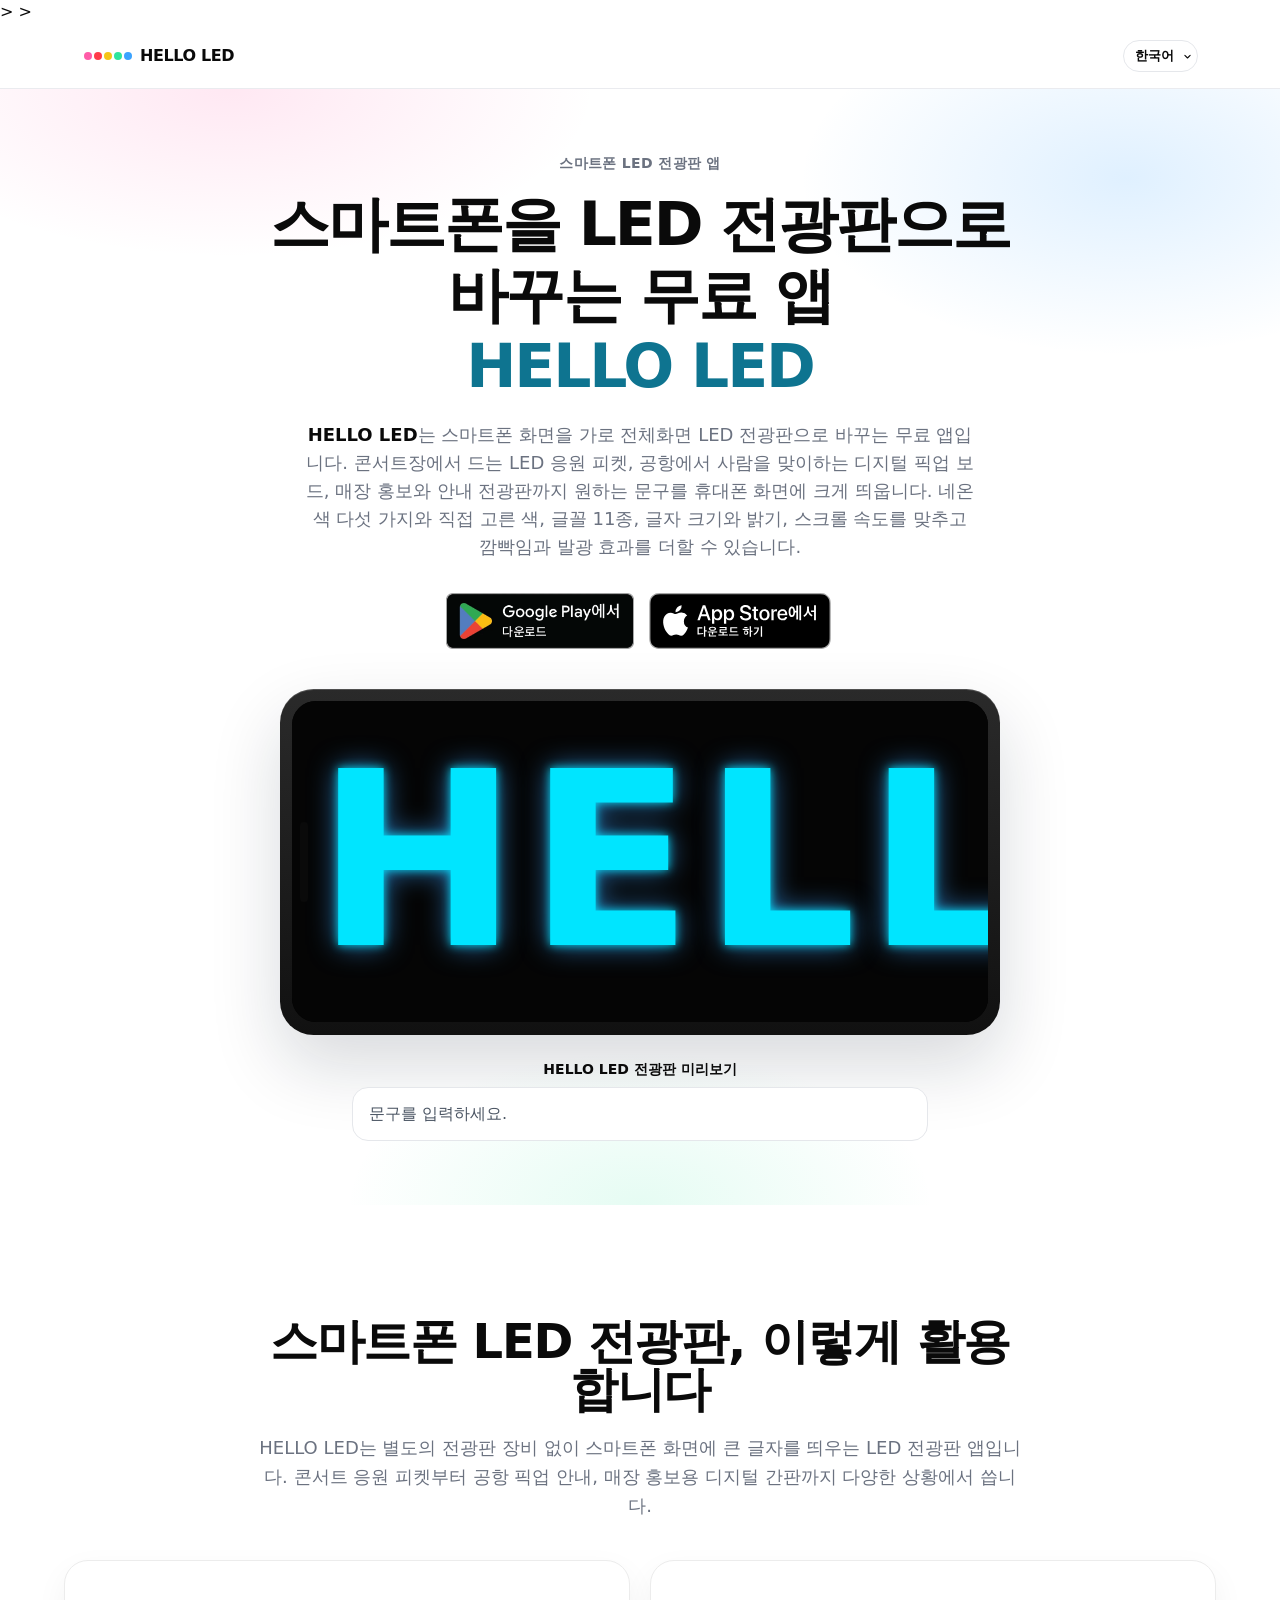
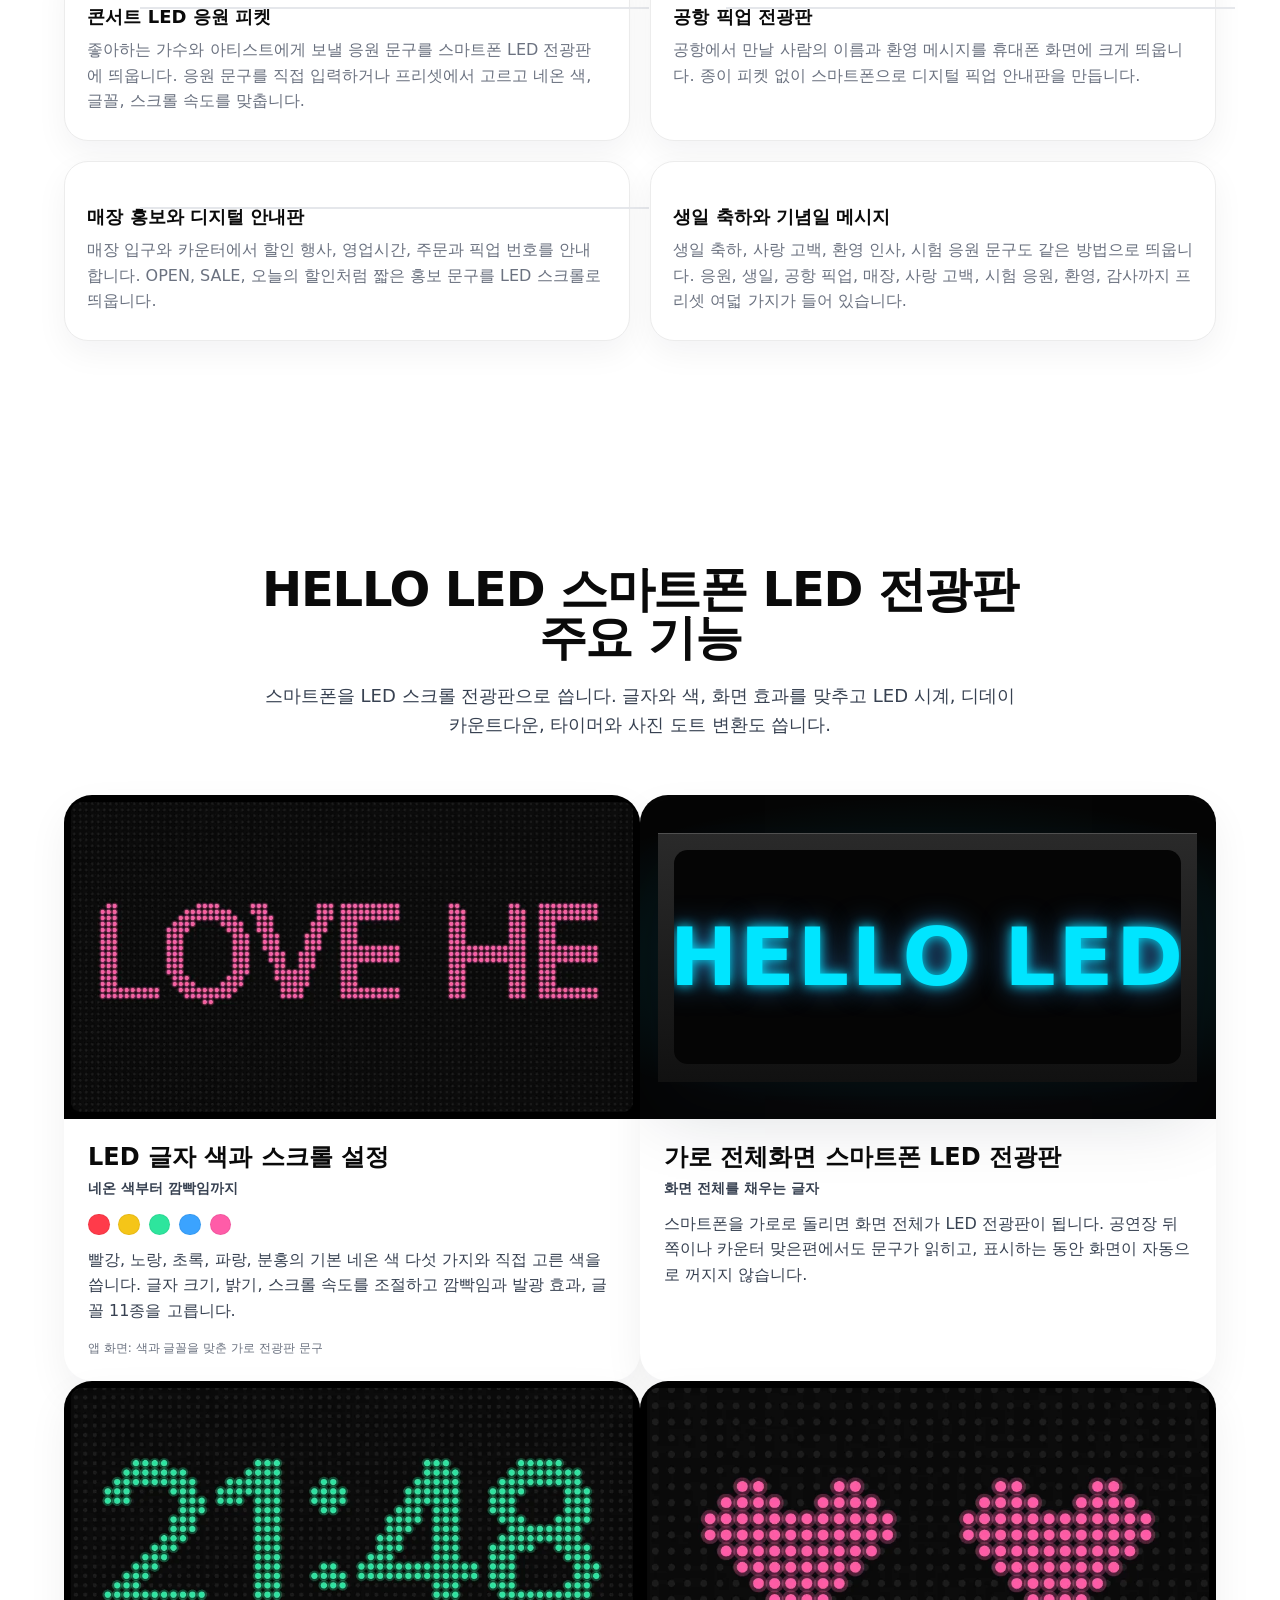
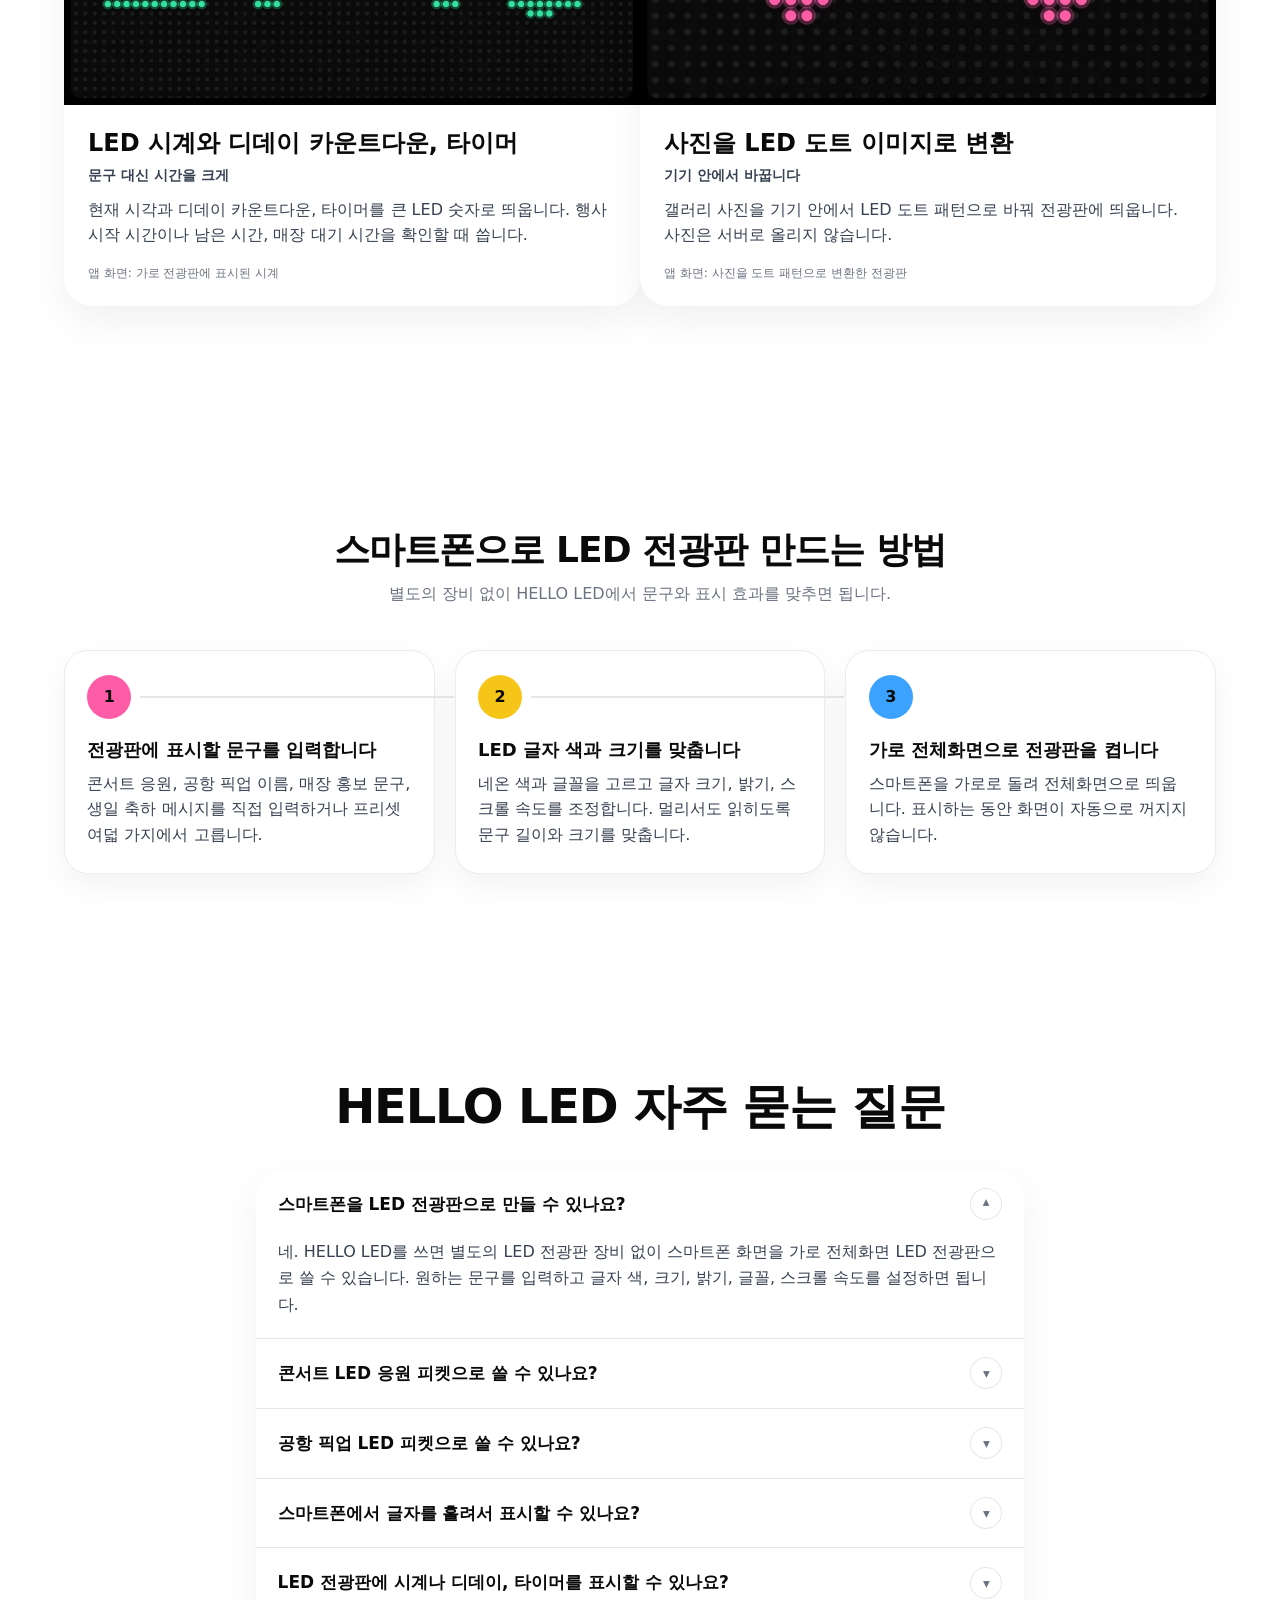
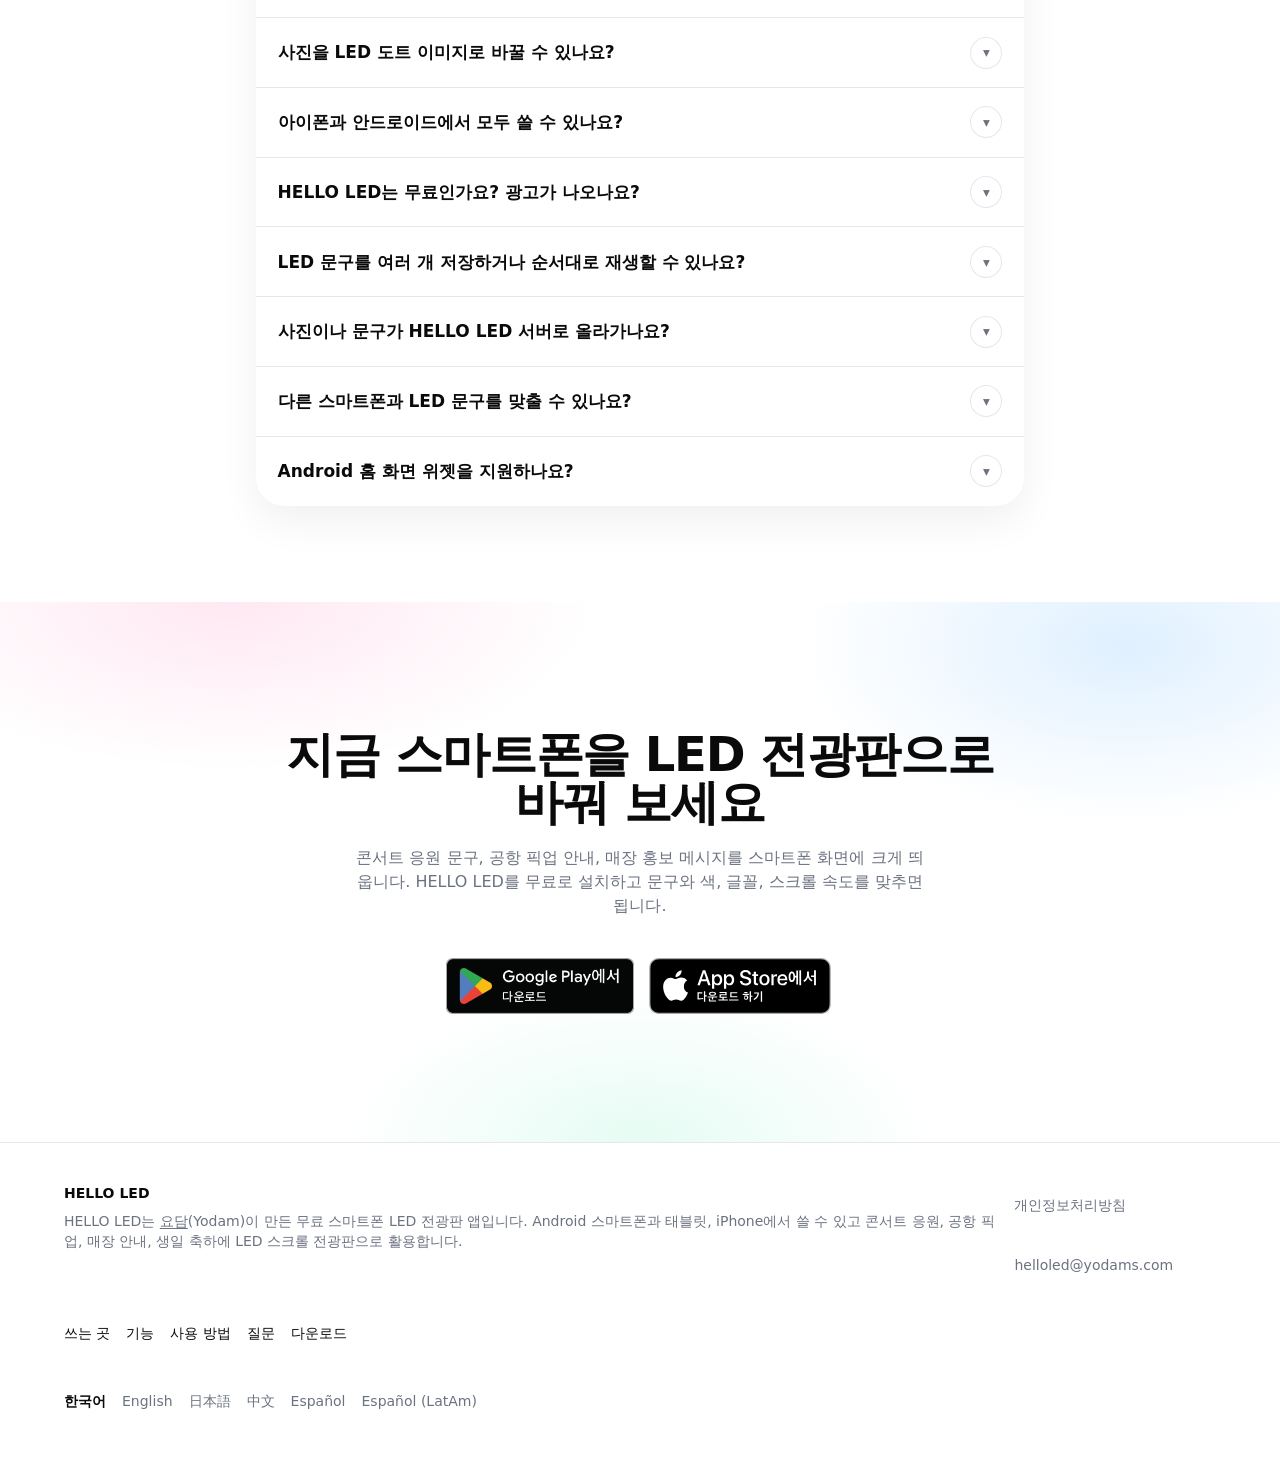
==== commit f260f95d: "Refresh locale SEO copy, use-case sections, and llms.txt for the free LED banner. Co-authored-by: Cu" ====
--- a/index.html
+++ b/index.html
@@ -5,14 +5,14 @@
   <meta name="viewport" content="width=device-width, initial-scale=1">
   <meta name="theme-color" content="#ffffff">
   <meta name="referrer" content="strict-origin-when-cross-origin">
-  <title>HELLO LED | 스마트폰 LED 전광판 - 콘서트·매장·공항</title>
-  <meta name="description" content="HELLO LED는 스마트폰 화면을 LED 전광판으로 바꾸는 무료 앱입니다. 콘서트 응원, 매장 세일, 공항 환영 문구 등 다양한 환경에서 손쉽게 활용할 수 있습니다.">
+  <title>무료 스마트폰 LED 전광판 앱 | 콘서트 응원·공항 픽업 HELLO LED</title>
+  <meta name="description" content="스마트폰을 무료 LED 전광판으로 바꿔 보세요. 콘서트 응원, 공항 픽업, 매장 홍보 문구를 가로 전체화면으로 띄우고 네온 색, 글꼴 11종, LED 스크롤과 시계, 타이머를 씁니다.">
   <meta name="robots" content="index,follow,max-image-preview:large">
   <link rel="canonical" href="https://helloled.yodams.com/">
-  <link rel="alternate" hreflang="ko" href="https://helloled.yodams.com/">
+  <link rel="alternate" hreflang="ko-KR" href="https://helloled.yodams.com/">
   <link rel="alternate" hreflang="en" href="https://helloled.yodams.com/en/">
   <link rel="alternate" hreflang="ja" href="https://helloled.yodams.com/ja/">
-  <link rel="alternate" hreflang="zh-Hans" href="https://helloled.yodams.com/zh/">
+  <link rel="alternate" hreflang="zh-CN" href="https://helloled.yodams.com/zh/">
   <link rel="alternate" hreflang="es-ES" href="https://helloled.yodams.com/es/">
   <link rel="alternate" hreflang="es" href="https://helloled.yodams.com/es/">
   <link rel="alternate" hreflang="es-419" href="https://helloled.yodams.com/es-419/">
@@ -49,19 +49,19 @@
   <meta property="og:locale:alternate" content="es_ES">
   <meta property="og:locale:alternate" content="es_MX">
   <meta property="og:site_name" content="HELLO LED">
-  <meta property="og:title" content="HELLO LED | 스마트폰 LED 전광판 - 콘서트·매장·공항">
-  <meta property="og:description" content="HELLO LED는 스마트폰 화면을 LED 전광판으로 바꾸는 무료 앱입니다. 콘서트 응원, 매장 세일, 공항 환영 문구 등 다양한 환경에서 손쉽게 활용할 수 있습니다.">
+  <meta property="og:title" content="HELLO LED | 무료 스마트폰 LED 전광판 앱">
+  <meta property="og:description" content="휴대폰 화면을 LED 전광판으로 바꾸는 무료 앱입니다. 콘서트 응원 피켓, 공항 픽업 안내, 매장 홍보 문구를 큰 글씨와 네온 효과로 띄웁니다.">
   <meta property="og:url" content="https://helloled.yodams.com/">
   <meta property="og:image" content="https://helloled.yodams.com/og.png">
   <meta property="og:image:type" content="image/png">
   <meta property="og:image:width" content="1200">
   <meta property="og:image:height" content="630">
-  <meta property="og:image:alt" content="파란 원 안에 HELLO LED가 적힌 로고">
+  <meta property="og:image:alt" content="HELLO LED 로고: 파란 원 안에 다섯 색 점과 HELLO LED 이름">>
   <meta name="twitter:card" content="summary_large_image">
-  <meta name="twitter:title" content="HELLO LED | 스마트폰 LED 전광판 - 콘서트·매장·공항">
-  <meta name="twitter:description" content="HELLO LED는 스마트폰 화면을 LED 전광판으로 바꾸는 무료 앱입니다. 콘서트 응원, 매장 세일, 공항 환영 문구 등 다양한 환경에서 손쉽게 활용할 수 있습니다.">
+  <meta name="twitter:title" content="HELLO LED | 무료 스마트폰 LED 전광판 앱">
+  <meta name="twitter:description" content="휴대폰 화면을 LED 전광판으로 바꾸는 무료 앱입니다. 콘서트 응원 피켓, 공항 픽업 안내, 매장 홍보 문구를 큰 글씨와 네온 효과로 띄웁니다.">
   <meta name="twitter:image" content="https://helloled.yodams.com/og.png">
-  <meta name="twitter:image:alt" content="파란 원 안에 HELLO LED가 적힌 로고">
+  <meta name="twitter:image:alt" content="HELLO LED 로고: 파란 원 안에 다섯 색 점과 HELLO LED 이름">>
   <link rel="dns-prefetch" href="https://play.google.com">
   <link rel="preconnect" href="https://play.google.com" crossorigin>
   <link rel="dns-prefetch" href="https://apps.apple.com">
@@ -82,7 +82,7 @@
       50% { transform: rotate(3deg); }
     }
     html { scroll-behavior: smooth; }
-    #features, #how, #qa, #download { scroll-margin-top: 3rem; }
+    #features, #uses, #how, #qa, #download { scroll-margin-top: 3rem; }
     #main { scroll-margin-top: 6.5rem; }
     #main:focus { outline: none; }
     h1 { word-break: keep-all; }
@@ -239,6 +239,17 @@
       padding: 0;
       list-style: none;
     }
+    .use-grid {
+      display: grid;
+      gap: 1rem;
+      margin: 2.5rem 0 0;
+    }
+    .use-grid h3 { margin: 0; font-size: 1.125rem; font-weight: 700; color: #0a0a0a; }
+    .use-grid p { margin: 0.45rem 0 0; color: #374151; line-height: 1.6; }
+    @media (min-width: 640px) {
+      .use-grid { grid-template-columns: repeat(2, minmax(0, 1fr)); gap: 1.25rem; }
+      .use-grid h3 { font-size: 1.25rem; }
+    }
     .how-step {
       position: relative;
       border: 1px solid #ececec;
@@ -303,34 +314,74 @@
     }
   </style>
   <script type="application/ld+json">
-  {
-    "@context": "https://schema.org",
-    "@graph": [
-      {
-        "@type": "Organization",
-        "@id": "https://helloled.yodams.com/#organization",
-        "name": "HELLO LED",
-        "legalName": "요담",
-        "alternateName": "Yodam",
-        "url": "https://helloled.yodams.com/",
+{
+  "@context": "https://schema.org",
+  "@graph": [
+    {
+      "@type": "Organization",
+      "@id": "https://helloled.yodams.com/#organization",
+      "name": "HELLO LED",
+      "legalName": "요담",
+      "alternateName": "Yodam",
+      "url": "https://helloled.yodams.com/",
+      "email": "helloled@yodams.com",
+      "logo": {
+        "@type": "ImageObject",
+        "url": "https://helloled.yodams.com/favicon.png",
+        "width": 256,
+        "height": 256
+      },
+      "description": "HELLO LED는 요담(Yodam)이 만든 무료 스마트폰 LED 전광판 앱입니다. Android 스마트폰과 태블릿, iPhone 화면을 가로 전체화면 LED 스크롤 전광판으로 바꿔 콘서트 응원 피켓, 공항 픽업 안내, 매장 홍보, 생일 축하 메시지를 띄웁니다. 기본 네온 색 다섯 가지와 직접 고른 색, 글꼴 11종, 글자 크기와 밝기, 스크롤 속도, 깜빡임과 발광 효과를 지원하고 현재 시각과 디데이 카운트다운, 타이머를 LED 숫자로 표시합니다. 갤러리 사진을 기기 안에서 LED 도트 이미지로 바꾸고 즐겨찾기와 최대 8개 문구 순차 재생, 같은 Wi-Fi에서 문구 맞추기를 지원합니다. 사진 변환과 문구 맞추기는 외부 서버를 쓰지 않습니다. 저장한 문구는 Android 홈 화면 위젯에 표시하며 이 위젯은 Android 전용입니다. 사이트에 표시된 버전은 1.0.4입니다.",
+      "sameAs": [
+        "https://play.google.com/store/apps/details?id=com.yodam.helloled",
+        "https://apps.apple.com/app/id6816627023",
+        "https://yodams.com/",
+        "https://github.com/leeyodam/helloled"
+      ],
+      "contactPoint": {
+        "@type": "ContactPoint",
+        "contactType": "customer support",
         "email": "helloled@yodams.com",
-        "logo": {
-          "@type": "ImageObject",
-          "url": "https://helloled.yodams.com/favicon.png",
-          "width": 256,
-          "height": 256
-        },
-        "description": "HELLO LED는 요담(Yodam)이 개발한 무료 스마트폰 LED 전광판 앱입니다. Android와 iPhone에서 사용할 수 있습니다.",
-        "sameAs": [
-          "https://play.google.com/store/apps/details?id=com.yodam.helloled",
-          "https://apps.apple.com/app/id6816627023",
-          "https://yodams.com/",
-          "https://github.com/leeyodam/helloled"
-        ],
-        "contactPoint": {
-          "@type": "ContactPoint",
-          "contactType": "customer support",
-          "email": "helloled@yodams.com",
+        "availableLanguage": [
+          "ko",
+          "en",
+          "ja",
+          "zh-Hans",
+          "es",
+          "es-419"
+        ]
+      }
+    },
+    {
+      "@type": "Service",
+      "@id": "https://helloled.yodams.com/#service",
+      "name": "HELLO LED",
+      "serviceType": "스마트폰 LED 전광판 앱",
+      "description": "HELLO LED는 요담(Yodam)이 만든 무료 스마트폰 LED 전광판 앱입니다. Android 스마트폰과 태블릿, iPhone 화면을 가로 전체화면 LED 스크롤 전광판으로 바꿔 콘서트 응원 피켓, 공항 픽업 안내, 매장 홍보, 생일 축하 메시지를 띄웁니다. 기본 네온 색 다섯 가지와 직접 고른 색, 글꼴 11종, 글자 크기와 밝기, 스크롤 속도, 깜빡임과 발광 효과를 지원하고 현재 시각과 디데이 카운트다운, 타이머를 LED 숫자로 표시합니다. 갤러리 사진을 기기 안에서 LED 도트 이미지로 바꾸고 즐겨찾기와 최대 8개 문구 순차 재생, 같은 Wi-Fi에서 문구 맞추기를 지원합니다. 사진 변환과 문구 맞추기는 외부 서버를 쓰지 않습니다. 저장한 문구는 Android 홈 화면 위젯에 표시하며 이 위젯은 Android 전용입니다. 사이트에 표시된 버전은 1.0.4입니다.",
+      "url": "https://helloled.yodams.com/",
+      "provider": {
+        "@id": "https://helloled.yodams.com/#organization"
+      },
+      "isRelatedTo": {
+        "@id": "https://helloled.yodams.com/#app"
+      },
+      "areaServed": "Worldwide",
+      "availableChannel": [
+        {
+          "@type": "ServiceChannel",
+          "serviceUrl": "https://play.google.com/store/apps/details?id=com.yodam.helloled",
+          "availableLanguage": [
+            "ko",
+            "en",
+            "ja",
+            "zh-Hans",
+            "es",
+            "es-419"
+          ]
+        },
+        {
+          "@type": "ServiceChannel",
+          "serviceUrl": "https://apps.apple.com/app/id6816627023",
           "availableLanguage": [
             "ko",
             "en",
@@ -340,288 +391,325 @@
             "es-419"
           ]
         }
+      ],
+      "offers": [
+        {
+          "@type": "Offer",
+          "price": "0",
+          "priceCurrency": "KRW",
+          "availability": "https://schema.org/InStock",
+          "url": "https://play.google.com/store/apps/details?id=com.yodam.helloled"
+        },
+        {
+          "@type": "Offer",
+          "price": "0",
+          "priceCurrency": "KRW",
+          "availability": "https://schema.org/InStock",
+          "url": "https://apps.apple.com/app/id6816627023"
+        }
+      ]
+    },
+    {
+      "@type": "WebSite",
+      "@id": "https://helloled.yodams.com/#website",
+      "url": "https://helloled.yodams.com/",
+      "name": "HELLO LED",
+      "alternateName": "헬로 LED",
+      "description": "HELLO LED 공식 사이트. 스마트폰 LED 전광판 앱을 Google Play와 App Store에서 무료로 설치합니다.",
+      "inLanguage": "ko",
+      "publisher": {
+        "@id": "https://helloled.yodams.com/#organization"
       },
-      {
-        "@type": "Service",
-        "@id": "https://helloled.yodams.com/#service",
-        "name": "HELLO LED",
-        "serviceType": "스마트폰 LED 전광판 앱",
-        "description": "HELLO LED는 요담(Yodam)이 개발한 무료 스마트폰 LED 전광판 앱입니다. Android와 iPhone에서 사용할 수 있습니다.",
-        "url": "https://helloled.yodams.com/",
-        "provider": {
-          "@id": "https://helloled.yodams.com/#organization"
-        },
-        "isRelatedTo": {
+      "potentialAction": [
+        {
+          "@type": "DownloadAction",
+          "name": "HELLO LED 다운로드",
+          "target": {
+            "@type": "EntryPoint",
+            "urlTemplate": "https://play.google.com/store/apps/details?id=com.yodam.helloled",
+            "actionPlatform": [
+              "https://schema.org/AndroidPlatform"
+            ]
+          }
+        },
+        {
+          "@type": "DownloadAction",
+          "name": "HELLO LED 다운로드",
+          "target": {
+            "@type": "EntryPoint",
+            "urlTemplate": "https://apps.apple.com/app/id6816627023",
+            "actionPlatform": [
+              "https://schema.org/IOSPlatform"
+            ]
+          }
+        }
+      ]
+    },
+    {
+      "@type": "WebPage",
+      "@id": "https://helloled.yodams.com/#webpage",
+      "url": "https://helloled.yodams.com/",
+      "name": "무료 스마트폰 LED 전광판 앱 | 콘서트 응원·공항 픽업 HELLO LED",
+      "description": "스마트폰을 무료 LED 전광판으로 바꿔 보세요. 콘서트 응원, 공항 픽업, 매장 홍보 문구를 가로 전체화면으로 띄우고 네온 색, 글꼴 11종, LED 스크롤과 시계, 타이머를 씁니다.",
+      "inLanguage": "ko",
+      "isPartOf": {
+        "@id": "https://helloled.yodams.com/#website"
+      },
+      "about": [
+        {
           "@id": "https://helloled.yodams.com/#app"
         },
-        "areaServed": "Worldwide",
-        "availableChannel": [
-          {
-            "@type": "ServiceChannel",
-            "serviceUrl": "https://play.google.com/store/apps/details?id=com.yodam.helloled",
-            "availableLanguage": [
-              "ko",
-              "en",
-              "ja",
-              "zh-Hans",
-              "es",
-              "es-419"
-            ]
-          },
-          {
-            "@type": "ServiceChannel",
-            "serviceUrl": "https://apps.apple.com/app/id6816627023",
-            "availableLanguage": [
-              "ko",
-              "en",
-              "ja",
-              "zh-Hans",
-              "es",
-              "es-419"
-            ]
-          }
-        ],
-        "offers": [
-          {
-            "@type": "Offer",
-            "price": "0",
-            "priceCurrency": "KRW",
-            "availability": "https://schema.org/InStock",
-            "url": "https://play.google.com/store/apps/details?id=com.yodam.helloled"
-          },
-          {
-            "@type": "Offer",
-            "price": "0",
-            "priceCurrency": "KRW",
-            "availability": "https://schema.org/InStock",
-            "url": "https://apps.apple.com/app/id6816627023"
-          }
-        ]
+        {
+          "@id": "https://helloled.yodams.com/#service"
+        }
+      ],
+      "mainEntity": {
+        "@id": "https://helloled.yodams.com/#app"
       },
-      {
-        "@type": "WebSite",
-        "@id": "https://helloled.yodams.com/#website",
-        "url": "https://helloled.yodams.com/",
-        "name": "HELLO LED",
-        "alternateName": "헬로 LED",
-        "description": "HELLO LED 공식 사이트. 스마트폰 LED 전광판 앱을 Google Play와 App Store에서 무료로 설치하세요.",
-        "inLanguage": "ko",
-        "publisher": {
-          "@id": "https://helloled.yodams.com/#organization"
-        },
-        "potentialAction": [
-          {
-            "@type": "DownloadAction",
-            "name": "HELLO LED 다운로드",
-            "target": {
-              "@type": "EntryPoint",
-              "urlTemplate": "https://play.google.com/store/apps/details?id=com.yodam.helloled",
-              "actionPlatform": [
-                "https://schema.org/AndroidPlatform"
-              ]
-            }
-          },
-          {
-            "@type": "DownloadAction",
-            "name": "HELLO LED 다운로드",
-            "target": {
-              "@type": "EntryPoint",
-              "urlTemplate": "https://apps.apple.com/app/id6816627023",
-              "actionPlatform": [
-                "https://schema.org/IOSPlatform"
-              ]
-            }
-          }
-        ]
+      "hasPart": [
+        {
+          "@id": "https://helloled.yodams.com/#howto"
+        },
+        {
+          "@id": "https://helloled.yodams.com/#faq"
+        }
+      ],
+      "datePublished": "2026-09-21",
+      "dateModified": "2026-11-04",
+      "primaryImageOfPage": {
+        "@type": "ImageObject",
+        "url": "https://helloled.yodams.com/og.png",
+        "width": 1200,
+        "height": 630,
+        "caption": "파란 원 안에 HELLO LED가 적힌 로고"
       },
-      {
-        "@type": "WebPage",
-        "@id": "https://helloled.yodams.com/#webpage",
-        "url": "https://helloled.yodams.com/",
-        "name": "HELLO LED | 스마트폰 LED 전광판 - 콘서트·매장·공항",
-        "description": "HELLO LED는 스마트폰 화면을 LED 전광판으로 바꾸는 무료 앱입니다. 콘서트 응원, 매장 세일, 공항 환영 문구 등 다양한 환경에서 손쉽게 활용할 수 있습니다.",
-        "inLanguage": "ko",
-        "isPartOf": {
-          "@id": "https://helloled.yodams.com/#website"
-        },
-        "about": [
-          {
-            "@id": "https://helloled.yodams.com/#app"
-          },
-          {
-            "@id": "https://helloled.yodams.com/#service"
-          }
-        ],
-        "mainEntity": {
-          "@id": "https://helloled.yodams.com/#app"
-        },
-        "hasPart": [
-          {
-            "@id": "https://helloled.yodams.com/#howto"
-          },
-          {
-            "@id": "https://helloled.yodams.com/#faq"
-          }
-        ],
-        "datePublished": "2026-09-21",
-        "dateModified": "2026-10-21",
-        "primaryImageOfPage": {
+      "image": [
+        {
           "@type": "ImageObject",
-          "url": "https://helloled.yodams.com/og.png",
-          "width": 1200,
-          "height": 630,
-          "caption": "파란 원 안에 HELLO LED가 적힌 로고"
-        },
-        "image": [
-          {
-            "@type": "ImageObject",
-            "url": "https://helloled.yodams.com/screens/led-marquee.png",
-            "width": 960,
-            "height": 540,
-            "caption": "HELLO LED 문구 전광판 화면 예시: 분홍 네온으로 LOVE HE 표시"
-          },
-          {
-            "@type": "ImageObject",
-            "url": "https://helloled.yodams.com/screens/led-clock.png",
-            "width": 960,
-            "height": 540,
-            "caption": "HELLO LED 시계 전광판 화면 예시: 가로 모드에 21:48 표시"
-          },
-          {
-            "@type": "ImageObject",
-            "url": "https://helloled.yodams.com/screens/led-dots.png",
-            "width": 960,
-            "height": 540,
-            "caption": "HELLO LED 사진 도트 변환 화면 예시: 분홍 하트 두 개"
-          }
-        ]
+          "url": "https://helloled.yodams.com/screens/led-marquee.png",
+          "width": 960,
+          "height": 540,
+          "caption": "HELLO LED에서 분홍 네온 색으로 띄운 콘서트 응원 문구"
+        },
+        {
+          "@type": "ImageObject",
+          "url": "https://helloled.yodams.com/screens/led-clock.png",
+          "width": 960,
+          "height": 540,
+          "caption": "HELLO LED 가로 전체화면에 표시된 시계 21:48"
+        },
+        {
+          "@type": "ImageObject",
+          "url": "https://helloled.yodams.com/screens/led-dots.png",
+          "width": 960,
+          "height": 540,
+          "caption": "스마트폰 사진을 LED 도트 패턴으로 바꾼 분홍 하트"
+        }
+      ]
+    },
+    {
+      "@type": [
+        "SoftwareApplication",
+        "MobileApplication"
+      ],
+      "@id": "https://helloled.yodams.com/#app",
+      "name": "HELLO LED",
+      "alternateName": "헬로 LED",
+      "applicationCategory": "UtilitiesApplication",
+      "operatingSystem": "Android, iOS",
+      "softwareVersion": "1.0.4",
+      "isAccessibleForFree": true,
+      "inLanguage": [
+        "ko",
+        "en",
+        "ja",
+        "zh-Hans",
+        "es",
+        "es-419"
+      ],
+      "description": "스마트폰을 무료 LED 전광판으로 바꿔 보세요. 콘서트 응원, 공항 픽업, 매장 홍보 문구를 가로 전체화면으로 띄우고 네온 색, 글꼴 11종, LED 스크롤과 시계, 타이머를 씁니다.",
+      "featureList": [
+        "기본 네온 색 5가지(빨강, 노랑, 초록, 파랑, 분홍)와 직접 고른 색, 글자 크기, 밝기, 스크롤 속도, 깜빡임과 발광 효과, 글꼴 11종",
+        "가로 전용 전체화면 LED 전광판과 화면 자동 꺼짐 방지",
+        "현재 시각, 디데이 카운트다운, 타이머",
+        "기기 안에서 갤러리 사진을 도트 전광판으로 변환. 서버에 올리지 않음",
+        "응원, 생일, 공항 픽업, 매장, 사랑 고백, 시험 응원, 환영, 감사 프리셋 8종",
+        "즐겨찾기와 최대 8개 문구 순서대로 재생",
+        "같은 Wi-Fi의 HELLO LED와 문구 맞추기. 서버는 쓰지 않음",
+        "Android 홈 화면 위젯에 저장한 문구 표시. Android 전용"
+      ],
+      "url": "https://play.google.com/store/apps/details?id=com.yodam.helloled",
+      "downloadUrl": "https://play.google.com/store/apps/details?id=com.yodam.helloled",
+      "installUrl": "https://apps.apple.com/app/id6816627023",
+      "sameAs": [
+        "https://play.google.com/store/apps/details?id=com.yodam.helloled",
+        "https://apps.apple.com/app/id6816627023"
+      ],
+      "screenshot": [
+        "https://helloled.yodams.com/screens/led-marquee.png",
+        "https://helloled.yodams.com/screens/led-clock.png",
+        "https://helloled.yodams.com/screens/led-dots.png"
+      ],
+      "offers": [
+        {
+          "@type": "Offer",
+          "price": "0",
+          "priceCurrency": "KRW",
+          "availability": "https://schema.org/InStock",
+          "url": "https://play.google.com/store/apps/details?id=com.yodam.helloled"
+        },
+        {
+          "@type": "Offer",
+          "price": "0",
+          "priceCurrency": "KRW",
+          "availability": "https://schema.org/InStock",
+          "url": "https://apps.apple.com/app/id6816627023"
+        }
+      ],
+      "author": {
+        "@id": "https://helloled.yodams.com/#organization"
       },
-      {
-        "@type": [
-          "SoftwareApplication",
-          "MobileApplication"
-        ],
-        "@id": "https://helloled.yodams.com/#app",
-        "name": "HELLO LED",
-        "alternateName": "헬로 LED",
-        "applicationCategory": "UtilitiesApplication",
-        "operatingSystem": "Android, iOS",
-        "softwareVersion": "1.0.4",
-        "isAccessibleForFree": true,
-        "inLanguage": [
-          "ko",
-          "en",
-          "ja",
-          "zh-Hans",
-          "es",
-          "es-419"
-        ],
-        "description": "HELLO LED는 스마트폰 화면을 LED 전광판으로 바꾸는 무료 앱입니다. 콘서트 응원, 매장 세일, 공항 환영 문구 등 다양한 환경에서 손쉽게 활용할 수 있습니다.",
-        "featureList": [
-          "네온 색상·글자 크기·스크롤 속도·11종 글꼴 맞춤 설정",
-          "가로·세로 전체화면 LED 전광판 및 화면 자동 꺼짐 방지",
-          "현재 시각 시계·디데이(D-Day) 카운트다운·타이머",
-          "기기 내 갤러리 사진 도트 전광판 변환(서버 업로드 없음)",
-          "응원·생일·공항픽업·매장 등 8가지 상황별 기본 문구 모음",
-          "즐겨찾기 저장 및 최대 8개 문구 순서대로 재생"
-        ],
-        "url": "https://play.google.com/store/apps/details?id=com.yodam.helloled",
-        "downloadUrl": "https://play.google.com/store/apps/details?id=com.yodam.helloled",
-        "installUrl": "https://apps.apple.com/app/id6816627023",
-        "sameAs": [
-          "https://play.google.com/store/apps/details?id=com.yodam.helloled",
-          "https://apps.apple.com/app/id6816627023"
-        ],
-        "screenshot": [
-          "https://helloled.yodams.com/screens/led-marquee.png",
-          "https://helloled.yodams.com/screens/led-clock.png",
-          "https://helloled.yodams.com/screens/led-dots.png"
-        ],
-        "offers": [
-          {
-            "@type": "Offer",
-            "price": "0",
-            "priceCurrency": "KRW",
-            "availability": "https://schema.org/InStock",
-            "url": "https://play.google.com/store/apps/details?id=com.yodam.helloled"
-          },
-          {
-            "@type": "Offer",
-            "price": "0",
-            "priceCurrency": "KRW",
-            "availability": "https://schema.org/InStock",
-            "url": "https://apps.apple.com/app/id6816627023"
-          }
-        ],
-        "publisher": {
-          "@id": "https://helloled.yodams.com/#organization"
+      "publisher": {
+        "@id": "https://helloled.yodams.com/#organization"
+      }
+    },
+    {
+      "@type": "HowTo",
+      "@id": "https://helloled.yodams.com/#howto",
+      "name": "스마트폰으로 LED 전광판 만드는 방법",
+      "description": "별도의 장비 없이 HELLO LED에서 문구와 표시 효과를 맞추면 됩니다.",
+      "inLanguage": "ko",
+      "totalTime": "PT1M",
+      "step": [
+        {
+          "@type": "HowToStep",
+          "position": 1,
+          "name": "전광판에 표시할 문구를 입력합니다",
+          "text": "콘서트 응원, 공항 픽업 이름, 매장 홍보 문구, 생일 축하 메시지를 직접 입력하거나 프리셋 여덟 가지에서 고릅니다."
+        },
+        {
+          "@type": "HowToStep",
+          "position": 2,
+          "name": "LED 글자 색과 크기를 맞춥니다",
+          "text": "네온 색과 글꼴을 고르고 글자 크기, 밝기, 스크롤 속도를 조정합니다. 멀리서도 읽히도록 문구 길이와 크기를 맞춥니다."
+        },
+        {
+          "@type": "HowToStep",
+          "position": 3,
+          "name": "가로 전체화면으로 전광판을 켭니다",
+          "text": "스마트폰을 가로로 돌려 전체화면으로 띄웁니다. 표시하는 동안 화면이 자동으로 꺼지지 않습니다."
         }
+      ]
+    },
+    {
+      "@type": "FAQPage",
+      "@id": "https://helloled.yodams.com/#faq",
+      "url": "https://helloled.yodams.com/#qa",
+      "inLanguage": "ko",
+      "isPartOf": {
+        "@id": "https://helloled.yodams.com/#webpage"
       },
-      {
-        "@type": "HowTo",
-        "@id": "https://helloled.yodams.com/#howto",
-        "name": "스마트폰을 LED 전광판으로 만드는 방법",
-        "description": "누구나 손쉽게 스마트폰을 LED 전광판으로 사용할 수 있습니다.",
-        "inLanguage": "ko",
-        "totalTime": "PT1M",
-        "step": [
-          {
-            "@type": "HowToStep",
-            "position": 1,
-            "name": "문구를 입력합니다",
-            "text": "응원, 세일, 환영 문장을 직접 쓰거나 프리셋에서 선택합니다."
-          },
-          {
-            "@type": "HowToStep",
-            "position": 2,
-            "name": "색·속도·폰트를 맞춥니다",
-            "text": "네온 색과 스크롤 속도, 글꼴을 골라 멀리서도 읽히게 조정합니다."
-          },
-          {
-            "@type": "HowToStep",
-            "position": 3,
-            "name": "가로 전체화면으로 켭니다",
-            "text": "휴대폰을 가로로 돌리면 화면 전체가 전광판이 됩니다."
-          }
-        ]
-      },
-      {
-        "@type": "FAQPage",
-        "@id": "https://helloled.yodams.com/#faq",
-        "url": "https://helloled.yodams.com/#qa",
-        "inLanguage": "ko",
-        "isPartOf": {
-          "@id": "https://helloled.yodams.com/#webpage"
-        },
-        "mainEntity": [
-          {
-            "@type": "Question",
-            "name": "문구를 여러 개 저장하거나 화면이 꺼지지 않게 할 수 있나요?",
-            "acceptedAnswer": {
-              "@type": "Answer",
-              "text": "자주 쓰는 문구를 즐겨찾기에 저장하고 최대 8개까지 순서대로 재생할 수 있습니다. 전광판이 켜져 있는 동안에는 화면 자동 꺼짐이 방지됩니다."
-            }
-          },
-          {
-            "@type": "Question",
-            "name": "HELLO LED는 어떤 기기에서 사용이 가능한가요?",
-            "acceptedAnswer": {
-              "@type": "Answer",
-              "text": "스마트폰·태블릿 등 Android 기기와 iPhone에서 사용할 수 있습니다. Google Play 또는 App Store에서 설치하세요."
-            }
-          },
-          {
-            "@type": "Question",
-            "name": "지금 어디서 받을 수 있나요?",
-            "acceptedAnswer": {
-              "@type": "Answer",
-              "text": "HELLO LED는 Google Play와 App Store에서 받을 수 있습니다."
-            }
-          }
-        ]
-      }
-    ]
-  }
+      "mainEntity": [
+        {
+          "@type": "Question",
+          "name": "h3",
+          "acceptedAnswer": {
+            "@type": "Answer",
+            "text": "p"
+          }
+        },
+        {
+          "@type": "Question",
+          "name": "h3",
+          "acceptedAnswer": {
+            "@type": "Answer",
+            "text": "p"
+          }
+        },
+        {
+          "@type": "Question",
+          "name": "h3",
+          "acceptedAnswer": {
+            "@type": "Answer",
+            "text": "p"
+          }
+        },
+        {
+          "@type": "Question",
+          "name": "h3",
+          "acceptedAnswer": {
+            "@type": "Answer",
+            "text": "p"
+          }
+        },
+        {
+          "@type": "Question",
+          "name": "h3",
+          "acceptedAnswer": {
+            "@type": "Answer",
+            "text": "p"
+          }
+        },
+        {
+          "@type": "Question",
+          "name": "h3",
+          "acceptedAnswer": {
+            "@type": "Answer",
+            "text": "p"
+          }
+        },
+        {
+          "@type": "Question",
+          "name": "h3",
+          "acceptedAnswer": {
+            "@type": "Answer",
+            "text": "p"
+          }
+        },
+        {
+          "@type": "Question",
+          "name": "h3",
+          "acceptedAnswer": {
+            "@type": "Answer",
+            "text": "p"
+          }
+        },
+        {
+          "@type": "Question",
+          "name": "h3",
+          "acceptedAnswer": {
+            "@type": "Answer",
+            "text": "p"
+          }
+        },
+        {
+          "@type": "Question",
+          "name": "h3",
+          "acceptedAnswer": {
+            "@type": "Answer",
+            "text": "p"
+          }
+        },
+        {
+          "@type": "Question",
+          "name": "h3",
+          "acceptedAnswer": {
+            "@type": "Answer",
+            "text": "p"
+          }
+        },
+        {
+          "@type": "Question",
+          "name": "h3",
+          "acceptedAnswer": {
+            "@type": "Answer",
+            "text": "p"
+          }
+        }
+      ]
+    }
+  ]
+}
   </script>
 </head>
 <body class="bg-white text-ink antialiased">
@@ -661,12 +749,12 @@
   <main id="main" tabindex="-1">
     <section class="hero-wash relative overflow-hidden px-5 pb-12 pt-12 sm:pb-16 sm:pt-16">
       <div class="relative mx-auto max-w-3xl text-center">
-        <p class="mb-4 text-sm font-semibold tracking-wide text-muted" data-i18n="kicker">스마트폰 LED 전광판</p>
+        <p class="mb-4 text-sm font-semibold tracking-wide text-muted" data-i18n="kicker">스마트폰 LED 전광판 앱</p>
         <h1 class="text-[clamp(2.15rem,5.4vw,3.75rem)] font-extrabold leading-[1.18] tracking-[-0.035em]">
-          <span data-i18n="heroLine1">스마트폰을 LED 전광판으로</span><br>
+          <span data-i18n="heroLine1">스마트폰을 LED 전광판으로 바꾸는 무료 앱</span><br>
           <span class="neon-word" lang="en" data-i18n="heroAccent">HELLO LED</span>
         </h1>
-        <p class="mx-auto mt-5 max-w-2xl text-base leading-relaxed text-muted sm:text-lg" data-i18n-html="heroBody"><strong class="font-semibold text-ink" lang="en">HELLO LED</strong>는 스마트폰 화면을 LED 전광판으로 바꾸는 무료 앱입니다. 콘서트 응원, 매장 세일, 공항 환영 문구 등 다양한 환경에서 손쉽게 활용할 수 있습니다.</p>
+        <p class="mx-auto mt-5 max-w-2xl text-base leading-relaxed text-muted sm:text-lg" data-i18n-html="heroBody"><strong class="font-semibold text-ink" lang="en">HELLO LED</strong>는 스마트폰 화면을 가로 전체화면 LED 전광판으로 바꾸는 무료 앱입니다. 콘서트장에서 드는 LED 응원 피켓, 공항에서 사람을 맞이하는 디지털 픽업 보드, 매장 홍보와 안내 전광판까지 원하는 문구를 휴대폰 화면에 크게 띄웁니다. 네온 색 다섯 가지와 직접 고른 색, 글꼴 11종, 글자 크기와 밝기, 스크롤 속도를 맞추고 깜빡임과 발광 효과를 더할 수 있습니다.</p>
         <div class="mx-auto mt-8 flex max-w-xl flex-wrap items-center justify-center gap-3" id="download-hero">
             <a class="inline-flex focus-visible:outline focus-visible:outline-2 focus-visible:outline-offset-2 focus-visible:outline-gray-700" href="https://play.google.com/store/apps/details?id=com.yodam.helloled" target="_blank" rel="noopener noreferrer" aria-label="Google Play에서 다운로드, 새 창" data-i18n-aria="playAlt">
               <picture>
@@ -714,7 +802,7 @@
               </div>
             </div>
           </div>
-          <figcaption id="preview-caption" class="sr-only" data-i18n-html="previewCaption"><span lang="en">HELLO LED</span> 가로 전체화면 전광판 미리보기</figcaption>
+          <figcaption id="preview-caption" class="sr-only" data-i18n-html="previewCaption"><span lang="en">HELLO LED</span> 가로 전체화면 LED 전광판 미리보기</figcaption>
         </figure>
 
         <div id="try" class="mx-auto mt-6 max-w-xl">
@@ -732,11 +820,38 @@
       </div>
     </section>
 
+    <section id="uses" class="px-5 py-20 sm:py-28" aria-labelledby="uses-title">
+      <div class="mx-auto max-w-6xl">
+        <div class="mx-auto max-w-3xl text-center">
+          <h2 id="uses-title" class="reveal text-3xl font-extrabold tracking-tight sm:text-5xl" data-i18n="usesTitle">스마트폰 LED 전광판, 이렇게 활용합니다</h2>
+          <p class="reveal mx-auto mt-5 text-lg leading-relaxed text-muted" data-i18n="usesLead">HELLO LED는 별도의 전광판 장비 없이 스마트폰 화면에 큰 글자를 띄우는 LED 전광판 앱입니다. 콘서트 응원 피켓부터 공항 픽업 안내, 매장 홍보용 디지털 간판까지 다양한 상황에서 씁니다.</p>
+        </div>
+        <div class="use-grid">
+          <article class="how-step reveal">
+            <h3 data-i18n="useConcertTitle">콘서트 LED 응원 피켓</h3>
+            <p data-i18n="useConcertBody">좋아하는 가수와 아티스트에게 보낼 응원 문구를 스마트폰 LED 전광판에 띄웁니다. 응원 문구를 직접 입력하거나 프리셋에서 고르고 네온 색, 글꼴, 스크롤 속도를 맞춥니다.</p>
+          </article>
+          <article class="how-step reveal">
+              <h3 data-i18n="useAirportTitle">공항 픽업 전광판</h3>
+            <p data-i18n="useAirportBody">공항에서 만날 사람의 이름과 환영 메시지를 휴대폰 화면에 크게 띄웁니다. 종이 피켓 없이 스마트폰으로 디지털 픽업 안내판을 만듭니다.</p>
+          </article>
+          <article class="how-step reveal">
+            <h3 data-i18n="useShopTitle">매장 홍보와 디지털 안내판</h3>
+            <p data-i18n="useShopBody">매장 입구와 카운터에서 할인 행사, 영업시간, 주문과 픽업 번호를 안내합니다. OPEN, SALE, 오늘의 할인처럼 짧은 홍보 문구를 LED 스크롤로 띄웁니다.</p>
+          </article>
+          <article class="how-step reveal">
+            <h3 data-i18n="usePartyTitle">생일 축하와 기념일 메시지</h3>
+            <p data-i18n="usePartyBody">생일 축하, 사랑 고백, 환영 인사, 시험 응원 문구도 같은 방법으로 띄웁니다. 응원, 생일, 공항 픽업, 매장, 사랑 고백, 시험 응원, 환영, 감사까지 프리셋 여덟 가지가 들어 있습니다.</p>
+          </article>
+        </div>
+      </div>
+    </section>
+
     <section id="features" class="px-5 py-20 sm:py-28" aria-labelledby="features-title">
       <div class="mx-auto max-w-6xl">
         <div class="mx-auto max-w-3xl text-center">
-          <h2 id="features-title" class="reveal text-3xl font-extrabold tracking-tight sm:text-5xl" data-i18n-html="featuresTitle"><span lang="en">HELLO LED</span>의 주요 기능</h2>
-          <p class="reveal mx-auto mt-5 text-lg leading-relaxed text-muted" data-i18n="featuresLead">멀리서도 읽히는 밝기와 스크롤, 상황별 프리셋으로 응원·홍보·환영 문구를 바로 만듭니다.</p>
+          <h2 id="features-title" class="reveal text-3xl font-extrabold tracking-tight sm:text-5xl" data-i18n-html="featuresTitle"><span lang="en">HELLO LED</span> 스마트폰 LED 전광판 주요 기능</h2>
+          <p class="reveal mx-auto mt-5 text-lg leading-relaxed text-muted" data-i18n="featuresLead">스마트폰을 LED 스크롤 전광판으로 씁니다. 글자와 색, 화면 효과를 맞추고 LED 시계, 디데이 카운트다운, 타이머와 사진 도트 변환도 씁니다.</p>
         </div>
 
         <div class="mt-14 grid gap-5 sm:grid-cols-2">
@@ -751,13 +866,13 @@
                   loading="lazy"
                   decoding="async"
                   data-i18n-alt="marqueeAlt"
-                  alt="HELLO LED 문구 전광판 화면 예시: 분홍 네온으로 LOVE HE 표시"
+                  alt="HELLO LED에서 분홍 네온 색으로 띄운 콘서트 응원 문구"
                 >
               </picture>
             </figure>
             <div class="feature-copy">
-              <h3 class="text-xl font-bold sm:text-2xl" data-i18n="customTitle">색·속도·폰트 커스텀</h3>
-              <p class="feature-kicker" data-i18n="customKicker">네온 색상부터 스크롤 속도까지</p>
+              <h3 class="text-xl font-bold sm:text-2xl" data-i18n="customTitle">LED 글자 색과 스크롤 설정</h3>
+              <p class="feature-kicker" data-i18n="customKicker">네온 색부터 깜빡임까지</p>
               <div class="swatches" aria-hidden="true">
                 <span class="bg-neonRed"></span>
                 <span class="bg-neonYellow"></span>
@@ -765,8 +880,8 @@
                 <span class="bg-neonBlue"></span>
                 <span class="bg-neonPink"></span>
               </div>
-              <p class="feature-body" data-i18n="customBody">빨강·노랑·초록·파랑·분홍 등 네온 색을 고르고, 스크롤 속도와 글꼴을 맞춰 콘서트·세일·환영 톤을 바꿉니다.</p>
-              <p id="custom-caption" class="feature-note" data-i18n="customCaption">앱 화면: 색·폰트를 맞춘 가로 전광판 문구</p>
+              <p class="feature-body" data-i18n="customBody">빨강, 노랑, 초록, 파랑, 분홍의 기본 네온 색 다섯 가지와 직접 고른 색을 씁니다. 글자 크기, 밝기, 스크롤 속도를 조절하고 깜빡임과 발광 효과, 글꼴 11종을 고릅니다.</p>
+              <p id="custom-caption" class="feature-note" data-i18n="customCaption">앱 화면: 색과 글꼴을 맞춘 가로 전광판 문구</p>
             </div>
           </article>
 
@@ -777,9 +892,9 @@
               </div>
             </div>
             <div class="feature-copy">
-              <h3 class="text-xl font-bold sm:text-2xl" data-i18n="wideTitle">가로 전체화면 전광판</h3>
-              <p class="feature-kicker" data-i18n="wideKicker">멀리서도 선명한 시인성</p>
-              <p class="feature-body" data-i18n="wideBody">휴대폰을 가로로 눕히면 화면 전체가 LED 전광판이 됩니다. 공연장 뒤쪽이나 카운터 맞은편에서도 문구가 읽히도록 설계했습니다.</p>
+              <h3 class="text-xl font-bold sm:text-2xl" data-i18n="wideTitle">가로 전체화면 스마트폰 LED 전광판</h3>
+              <p class="feature-kicker" data-i18n="wideKicker">화면 전체를 채우는 글자</p>
+              <p class="feature-body" data-i18n="wideBody">스마트폰을 가로로 돌리면 화면 전체가 LED 전광판이 됩니다. 공연장 뒤쪽이나 카운터 맞은편에서도 문구가 읽히고, 표시하는 동안 화면이 자동으로 꺼지지 않습니다.</p>
             </div>
           </article>
 
@@ -794,14 +909,14 @@
                   loading="lazy"
                   decoding="async"
                   data-i18n-alt="clockAlt"
-                  alt="HELLO LED 시계 전광판 화면 예시: 가로 모드에 21:48 표시"
+                  alt="HELLO LED 가로 전체화면에 표시된 시계 21:48"
                 >
               </picture>
             </figure>
             <div class="feature-copy">
-              <h3 class="text-xl font-bold sm:text-2xl" data-i18n="clockTitle">시계·디데이·타이머</h3>
+              <h3 class="text-xl font-bold sm:text-2xl" data-i18n="clockTitle">LED 시계와 디데이 카운트다운, 타이머</h3>
               <p class="feature-kicker" data-i18n="clockKicker">문구 대신 시간을 크게</p>
-              <p class="feature-body" data-i18n="clockBody">전광판에 현재 시각, 디데이 카운트다운, 타이머를 띄워 행사·매장·대기 시간을 멀리서도 확인할 수 있습니다.</p>
+              <p class="feature-body" data-i18n="clockBody">현재 시각과 디데이 카운트다운, 타이머를 큰 LED 숫자로 띄웁니다. 행사 시작 시간이나 남은 시간, 매장 대기 시간을 확인할 때 씁니다.</p>
               <p id="clock-caption" class="feature-note" data-i18n="clockCaption">앱 화면: 가로 전광판에 표시된 시계</p>
             </div>
           </article>
@@ -817,14 +932,14 @@
                   loading="lazy"
                   decoding="async"
                   data-i18n-alt="dotsAlt"
-                  alt="HELLO LED 사진 도트 변환 화면 예시: 분홍 하트 두 개"
+                  alt="스마트폰 사진을 LED 도트 패턴으로 바꾼 분홍 하트"
                 >
               </picture>
             </figure>
             <div class="feature-copy">
-              <h3 class="text-xl font-bold sm:text-2xl" data-i18n="photoTitle">사진을 도트 전광판으로</h3>
-              <p class="feature-kicker" data-i18n="photoKicker">이미지 도트 변환</p>
-              <p class="feature-body" data-i18n="photoBody">갤러리 사진을 기기 안에서 도트 패턴으로 바꿔 전광판에 띄웁니다. 서버로 사진을 올리지 않습니다.</p>
+              <h3 class="text-xl font-bold sm:text-2xl" data-i18n="photoTitle">사진을 LED 도트 이미지로 변환</h3>
+              <p class="feature-kicker" data-i18n="photoKicker">기기 안에서 바꿉니다</p>
+              <p class="feature-body" data-i18n="photoBody">갤러리 사진을 기기 안에서 LED 도트 패턴으로 바꿔 전광판에 띄웁니다. 사진은 서버로 올리지 않습니다.</p>
               <p id="photo-caption" class="feature-note" data-i18n="photoCaption">앱 화면: 사진을 도트 패턴으로 변환한 전광판</p>
             </div>
           </article>
@@ -835,24 +950,24 @@
     <section id="how" class="px-5 py-20 sm:py-28" aria-labelledby="how-title">
       <div class="mx-auto max-w-6xl">
         <div class="reveal mx-auto max-w-2xl text-center">
-          <h2 id="how-title" class="text-3xl font-extrabold tracking-tight sm:text-4xl" data-i18n="howTitle">스마트폰을 LED 전광판으로 만드는 방법</h2>
-          <p class="mt-3 text-muted" data-i18n="howLead">누구나 손쉽게 스마트폰을 LED 전광판으로 사용할 수 있습니다.</p>
+          <h2 id="how-title" class="text-3xl font-extrabold tracking-tight sm:text-4xl" data-i18n="howTitle">스마트폰으로 LED 전광판 만드는 방법</h2>
+          <p class="mt-3 text-muted" data-i18n="howLead">별도의 장비 없이 HELLO LED에서 문구와 표시 효과를 맞추면 됩니다.</p>
         </div>
         <ol class="how-list">
           <li class="how-step reveal">
             <span class="how-index bg-[#FF5CA8]" aria-hidden="true">1</span>
-            <h3 data-i18n="step1Title">문구를 입력합니다</h3>
-            <p data-i18n="step1Body">응원, 세일, 환영 문장을 직접 쓰거나 프리셋에서 선택합니다.</p>
+            <h3 data-i18n="step1Title">전광판에 표시할 문구를 입력합니다</h3>
+            <p data-i18n="step1Body">콘서트 응원, 공항 픽업 이름, 매장 홍보 문구, 생일 축하 메시지를 직접 입력하거나 프리셋 여덟 가지에서 고릅니다.</p>
           </li>
           <li class="how-step reveal">
             <span class="how-index bg-[#F5C518]" aria-hidden="true">2</span>
-            <h3 data-i18n="step2Title">색·속도·폰트를 맞춥니다</h3>
-            <p data-i18n="step2Body">네온 색과 스크롤 속도, 글꼴을 골라 멀리서도 읽히게 조정합니다.</p>
+            <h3 data-i18n="step2Title">LED 글자 색과 크기를 맞춥니다</h3>
+            <p data-i18n="step2Body">네온 색과 글꼴을 고르고 글자 크기, 밝기, 스크롤 속도를 조정합니다. 멀리서도 읽히도록 문구 길이와 크기를 맞춥니다.</p>
           </li>
           <li class="how-step reveal">
             <span class="how-index bg-[#3BA3FF]" aria-hidden="true">3</span>
-            <h3 data-i18n="step3Title">가로 전체화면으로 켭니다</h3>
-            <p data-i18n="step3Body">휴대폰을 가로로 돌리면 화면 전체가 전광판이 됩니다.</p>
+            <h3 data-i18n="step3Title">가로 전체화면으로 전광판을 켭니다</h3>
+            <p data-i18n="step3Body">스마트폰을 가로로 돌려 전체화면으로 띄웁니다. 표시하는 동안 화면이 자동으로 꺼지지 않습니다.</p>
           </li>
         </ol>
       </div>
@@ -860,28 +975,91 @@
 
     <section id="qa" class="px-5 py-16 sm:py-24" aria-labelledby="qa-title">
       <div class="mx-auto max-w-3xl">
-        <h2 id="qa-title" class="reveal text-center text-3xl font-extrabold tracking-tight sm:text-5xl" data-i18n="faqTitle">자주 묻는 질문</h2>
+        <h2 id="qa-title" class="reveal text-center text-3xl font-extrabold tracking-tight sm:text-5xl" data-i18n-html="faqTitle"><span lang="en">HELLO LED</span> 자주 묻는 질문</h2>
         <div class="faq-list">
           <details class="reveal" open>
             <summary class="flex cursor-pointer items-center justify-between gap-4 text-left focus-visible:outline focus-visible:outline-2 focus-visible:outline-offset-2 focus-visible:outline-gray-700">
-              <h3 data-i18n="faq1q">문구를 여러 개 저장하거나 화면이 꺼지지 않게 할 수 있나요?</h3>
+              <h3 data-i18n="faq1q">스마트폰을 LED 전광판으로 만들 수 있나요?</h3>
               <span class="faq-chevron shrink-0 text-muted transition-transform" aria-hidden="true">▾</span>
             </summary>
-            <p class="text-muted" data-i18n="faq1a">자주 쓰는 문구를 즐겨찾기에 저장하고 최대 8개까지 순서대로 재생할 수 있습니다. 전광판이 켜져 있는 동안에는 화면 자동 꺼짐이 방지됩니다.</p>
+            <p class="text-muted" data-i18n="faq1a">네. HELLO LED를 쓰면 별도의 LED 전광판 장비 없이 스마트폰 화면을 가로 전체화면 LED 전광판으로 쓸 수 있습니다. 원하는 문구를 입력하고 글자 색, 크기, 밝기, 글꼴, 스크롤 속도를 설정하면 됩니다.</p>
           </details>
           <details class="reveal">
             <summary class="flex cursor-pointer items-center justify-between gap-4 text-left focus-visible:outline focus-visible:outline-2 focus-visible:outline-offset-2 focus-visible:outline-gray-700">
-              <h3 data-i18n-html="faq2q"><span lang="en">HELLO LED</span>는 어떤 기기에서 사용이 가능한가요?</h3>
+              <h3 data-i18n="faq2q">콘서트 LED 응원 피켓으로 쓸 수 있나요?</h3>
               <span class="faq-chevron shrink-0 text-muted transition-transform" aria-hidden="true">▾</span>
             </summary>
-            <p class="text-muted" data-i18n-html="faq2a">스마트폰·태블릿 등 Android 기기와 iPhone에서 사용할 수 있습니다. <a class="underline" href="https://play.google.com/store/apps/details?id=com.yodam.helloled" rel="noopener noreferrer" target="_blank">Google Play<span class="sr-only">, 새 창</span></a> 또는 <a class="underline" href="https://apps.apple.com/app/id6816627023" rel="noopener noreferrer" target="_blank">App Store<span class="sr-only">, 새 창</span></a>에서 설치하세요.</p>
+            <p class="text-muted" data-i18n="faq2a">네. 좋아하는 아티스트에게 보낼 응원 문구를 직접 입력하거나 프리셋에서 골라 LED 전광판에 띄웁니다. 네온 색과 글꼴, 스크롤 속도를 맞춰 공연장에서 응원 피켓처럼 씁니다.</p>
           </details>
           <details class="reveal">
             <summary class="flex cursor-pointer items-center justify-between gap-4 text-left focus-visible:outline focus-visible:outline-2 focus-visible:outline-offset-2 focus-visible:outline-gray-700">
-              <h3 data-i18n="faq3q">지금 어디서 받을 수 있나요?</h3>
+              <h3 data-i18n="faq3q">공항 픽업 LED 피켓으로 쓸 수 있나요?</h3>
               <span class="faq-chevron shrink-0 text-muted transition-transform" aria-hidden="true">▾</span>
             </summary>
-            <p class="text-muted" data-i18n-html="faq3a"><span lang="en">HELLO LED</span>는 <a class="underline" href="https://play.google.com/store/apps/details?id=com.yodam.helloled" rel="noopener noreferrer" target="_blank">Google Play<span class="sr-only">, 새 창</span></a>와 <a class="underline" href="https://apps.apple.com/app/id6816627023" rel="noopener noreferrer" target="_blank">App Store<span class="sr-only">, 새 창</span></a>에서 받을 수 있습니다.</p>
+            <p class="text-muted" data-i18n="faq3a">네. 공항에서 만날 사람의 이름이나 환영 메시지를 입력하면 스마트폰 화면에 크게 나옵니다. 종이 피켓 대신 휴대폰을 디지털 픽업 안내판으로 씁니다.</p>
+          </details>
+          <details class="reveal">
+            <summary class="flex cursor-pointer items-center justify-between gap-4 text-left focus-visible:outline focus-visible:outline-2 focus-visible:outline-offset-2 focus-visible:outline-gray-700">
+              <h3 data-i18n="faq4q">스마트폰에서 글자를 흘려서 표시할 수 있나요?</h3>
+              <span class="faq-chevron shrink-0 text-muted transition-transform" aria-hidden="true">▾</span>
+            </summary>
+            <p class="text-muted" data-i18n="faq4a">네. 입력한 문구를 LED 스크롤 전광판으로 띄웁니다. 스크롤 속도를 조절하고 글자 색과 크기, 글꼴도 바꿀 수 있습니다.</p>
+          </details>
+          <details class="reveal">
+            <summary class="flex cursor-pointer items-center justify-between gap-4 text-left focus-visible:outline focus-visible:outline-2 focus-visible:outline-offset-2 focus-visible:outline-gray-700">
+              <h3 data-i18n="faq5q">LED 전광판에 시계나 디데이, 타이머를 표시할 수 있나요?</h3>
+              <span class="faq-chevron shrink-0 text-muted transition-transform" aria-hidden="true">▾</span>
+            </summary>
+            <p class="text-muted" data-i18n="faq5a">네. 현재 시각과 디데이 카운트다운, 타이머를 큰 LED 숫자로 띄웁니다. 행사 시작 시간이나 남은 시간을 확인하는 디지털 시계로 씁니다.</p>
+          </details>
+          <details class="reveal">
+            <summary class="flex cursor-pointer items-center justify-between gap-4 text-left focus-visible:outline focus-visible:outline-2 focus-visible:outline-offset-2 focus-visible:outline-gray-700">
+              <h3 data-i18n="faq6q">사진을 LED 도트 이미지로 바꿀 수 있나요?</h3>
+              <span class="faq-chevron shrink-0 text-muted transition-transform" aria-hidden="true">▾</span>
+            </summary>
+            <p class="text-muted" data-i18n="faq6a">네. 갤러리 사진을 LED 도트 패턴으로 바꿔 전광판에 띄웁니다. 사진 변환은 기기 안에서 처리하고 서버에 올리지 않습니다.</p>
+          </details>
+          <details class="reveal">
+            <summary class="flex cursor-pointer items-center justify-between gap-4 text-left focus-visible:outline focus-visible:outline-2 focus-visible:outline-offset-2 focus-visible:outline-gray-700">
+              <h3 data-i18n="faq7q">아이폰과 안드로이드에서 모두 쓸 수 있나요?</h3>
+              <span class="faq-chevron shrink-0 text-muted transition-transform" aria-hidden="true">▾</span>
+            </summary>
+            <p class="text-muted" data-i18n-html="faq7a">네. Android 스마트폰과 태블릿, iPhone에서 씁니다. <a class="underline" href="https://play.google.com/store/apps/details?id=com.yodam.helloled" rel="noopener noreferrer" target="_blank">Google Play<span class="sr-only">, 새 창</span></a> 또는 <a class="underline" href="https://apps.apple.com/app/id6816627023" rel="noopener noreferrer" target="_blank">App Store<span class="sr-only">, 새 창</span></a>에서 설치합니다.</p>
+          </details>
+          <details class="reveal">
+            <summary class="flex cursor-pointer items-center justify-between gap-4 text-left focus-visible:outline focus-visible:outline-2 focus-visible:outline-offset-2 focus-visible:outline-gray-700">
+              <h3 data-i18n="faq8q">HELLO LED는 무료인가요? 광고가 나오나요?</h3>
+              <span class="faq-chevron shrink-0 text-muted transition-transform" aria-hidden="true">▾</span>
+            </summary>
+            <p class="text-muted" data-i18n="faq8a">네. HELLO LED는 무료로 설치합니다. 다만 편집 화면에는 배너 광고가 나올 수 있고, 전체화면 LED 전광판을 열기 전에 전면 광고가 나올 수 있습니다. LED 문구를 보여 주는 전체화면 전광판에는 배너 광고가 나오지 않습니다.</p>
+          </details>
+          <details class="reveal">
+            <summary class="flex cursor-pointer items-center justify-between gap-4 text-left focus-visible:outline focus-visible:outline-2 focus-visible:outline-offset-2 focus-visible:outline-gray-700">
+              <h3 data-i18n="faq9q">LED 문구를 여러 개 저장하거나 순서대로 재생할 수 있나요?</h3>
+              <span class="faq-chevron shrink-0 text-muted transition-transform" aria-hidden="true">▾</span>
+            </summary>
+            <p class="text-muted" data-i18n="faq9a">네. 자주 쓰는 문구를 즐겨찾기에 저장하고 최대 8개까지 순서대로 재생합니다. 전광판을 띄우는 동안 화면이 자동으로 꺼지지 않습니다.</p>
+          </details>
+          <details class="reveal">
+            <summary class="flex cursor-pointer items-center justify-between gap-4 text-left focus-visible:outline focus-visible:outline-2 focus-visible:outline-offset-2 focus-visible:outline-gray-700">
+              <h3 data-i18n-html="faq10q">사진이나 문구가 <span lang="en">HELLO LED</span> 서버로 올라가나요?</h3>
+              <span class="faq-chevron shrink-0 text-muted transition-transform" aria-hidden="true">▾</span>
+            </summary>
+            <p class="text-muted" data-i18n="faq10a">아니요. 갤러리 사진의 LED 도트 변환은 기기 안에서 처리합니다. 문구와 설정도 기기에 저장됩니다. 같은 Wi-Fi에 연결한 HELLO LED 사이의 문구 맞추기도 별도의 외부 서버를 쓰지 않습니다.</p>
+          </details>
+          <details class="reveal">
+            <summary class="flex cursor-pointer items-center justify-between gap-4 text-left focus-visible:outline focus-visible:outline-2 focus-visible:outline-offset-2 focus-visible:outline-gray-700">
+              <h3 data-i18n="faq11q">다른 스마트폰과 LED 문구를 맞출 수 있나요?</h3>
+              <span class="faq-chevron shrink-0 text-muted transition-transform" aria-hidden="true">▾</span>
+            </summary>
+            <p class="text-muted" data-i18n-html="faq11a">네. 같은 Wi-Fi에 연결한 <span lang="en">HELLO LED</span>끼리 문구를 맞춥니다. 이 기능도 별도 서버를 쓰지 않습니다.</p>
+          </details>
+        <details class="reveal">
+            <summary class="flex cursor-pointer items-center justify-between gap-4 text-left focus-visible:outline focus-visible:outline-2 focus-visible:outline-offset-2 focus-visible:outline-gray-700">
+              <h3 data-i18n="faq12q">Android 홈 화면 위젯을 지원하나요?</h3>
+              <span class="faq-chevron shrink-0 text-muted transition-transform" aria-hidden="true">▾</span>
+            </summary>
+            <p class="text-muted" data-i18n="faq12a">네. Android 홈 화면 위젯에서 저장한 문구를 볼 수 있습니다. 이 위젯은 Android에서만 지원합니다.</p>
           </details>
         </div>
       </div>
@@ -889,8 +1067,8 @@
 
     <section id="download" class="hero-wash relative overflow-hidden px-5 py-24 sm:py-32" aria-labelledby="cta-title">
       <div class="relative mx-auto max-w-3xl text-center">
-        <h2 id="cta-title" class="reveal text-3xl font-extrabold tracking-tight sm:text-5xl" data-i18n-html="ctaTitle">스토어에서 <span lang="en">HELLO LED</span> 받기</h2>
-        <p class="reveal mx-auto mt-5 max-w-xl text-muted" data-i18n-html="ctaBody"><span lang="en">HELLO LED</span>를 Google Play 또는 App Store에서 무료로 설치하고, 문구·색·속도를 맞춰 바로 전광판으로 쓰세요.</p>
+        <h2 id="cta-title" class="reveal text-3xl font-extrabold tracking-tight sm:text-5xl" data-i18n="ctaTitle">지금 스마트폰을 LED 전광판으로 바꿔 보세요</h2>
+        <p class="reveal mx-auto mt-5 max-w-xl text-muted" data-i18n-html="ctaBody">콘서트 응원 문구, 공항 픽업 안내, 매장 홍보 메시지를 스마트폰 화면에 크게 띄웁니다. <span lang="en">HELLO LED</span>를 무료로 설치하고 문구와 색, 글꼴, 스크롤 속도를 맞추면 됩니다.</p>
         <div class="reveal mt-10 flex flex-wrap items-center justify-center gap-3">
           <a class="inline-flex focus-visible:outline focus-visible:outline-2 focus-visible:outline-offset-2 focus-visible:outline-gray-700" href="https://play.google.com/store/apps/details?id=com.yodam.helloled" target="_blank" rel="noopener noreferrer" aria-label="Google Play에서 다운로드, 새 창" data-i18n-aria="playAlt">
             <picture>
@@ -930,7 +1108,7 @@
     <div class="mx-auto flex max-w-6xl flex-col gap-4 text-sm text-muted sm:flex-row sm:items-start sm:justify-between">
       <div>
         <p class="font-bold text-ink" lang="en">HELLO LED</p>
-        <p class="mt-2" data-i18n-html="publisherLine"><span lang="en">HELLO LED</span>는 <a href="https://yodams.com/" lang="ko">요담</a>이 만드는 앱입니다.</p>
+        <p class="mt-2" data-i18n-html="publisherLine"><span lang="en">HELLO LED</span>는 <a href="https://yodams.com/" lang="ko">요담</a>(Yodam)이 만든 무료 스마트폰 LED 전광판 앱입니다. Android 스마트폰과 태블릿, iPhone에서 쓸 수 있고 콘서트 응원, 공항 픽업, 매장 안내, 생일 축하에 LED 스크롤 전광판으로 활용합니다.</p>
       </div>
       <div class="flex flex-wrap gap-4">
         <a class="inline-flex min-h-11 items-center hover:text-ink focus-visible:outline focus-visible:outline-2 focus-visible:outline-offset-2 focus-visible:outline-gray-700" href="/privacy.html" data-privacy-link data-i18n="privacyLink">개인정보처리방침</a>
@@ -938,6 +1116,7 @@
       </div>
     </div>
     <nav class="mx-auto mt-6 flex max-w-6xl flex-wrap gap-x-4 text-sm" aria-label="이 페이지" data-i18n-aria="navSections">
+      <a class="inline-flex min-h-11 items-center hover:text-ink focus-visible:outline focus-visible:outline-2 focus-visible:outline-offset-2 focus-visible:outline-gray-700" href="#uses" data-i18n="navUses">쓰는 곳</a>
       <a class="inline-flex min-h-11 items-center hover:text-ink focus-visible:outline focus-visible:outline-2 focus-visible:outline-offset-2 focus-visible:outline-gray-700" href="#features" data-i18n="navFeatures">기능</a>
       <a class="inline-flex min-h-11 items-center hover:text-ink focus-visible:outline focus-visible:outline-2 focus-visible:outline-offset-2 focus-visible:outline-gray-700" href="#how" data-i18n="navHow">사용 방법</a>
       <a class="inline-flex min-h-11 items-center hover:text-ink focus-visible:outline focus-visible:outline-2 focus-visible:outline-offset-2 focus-visible:outline-gray-700" href="#qa" data-i18n="navFaq">질문</a>
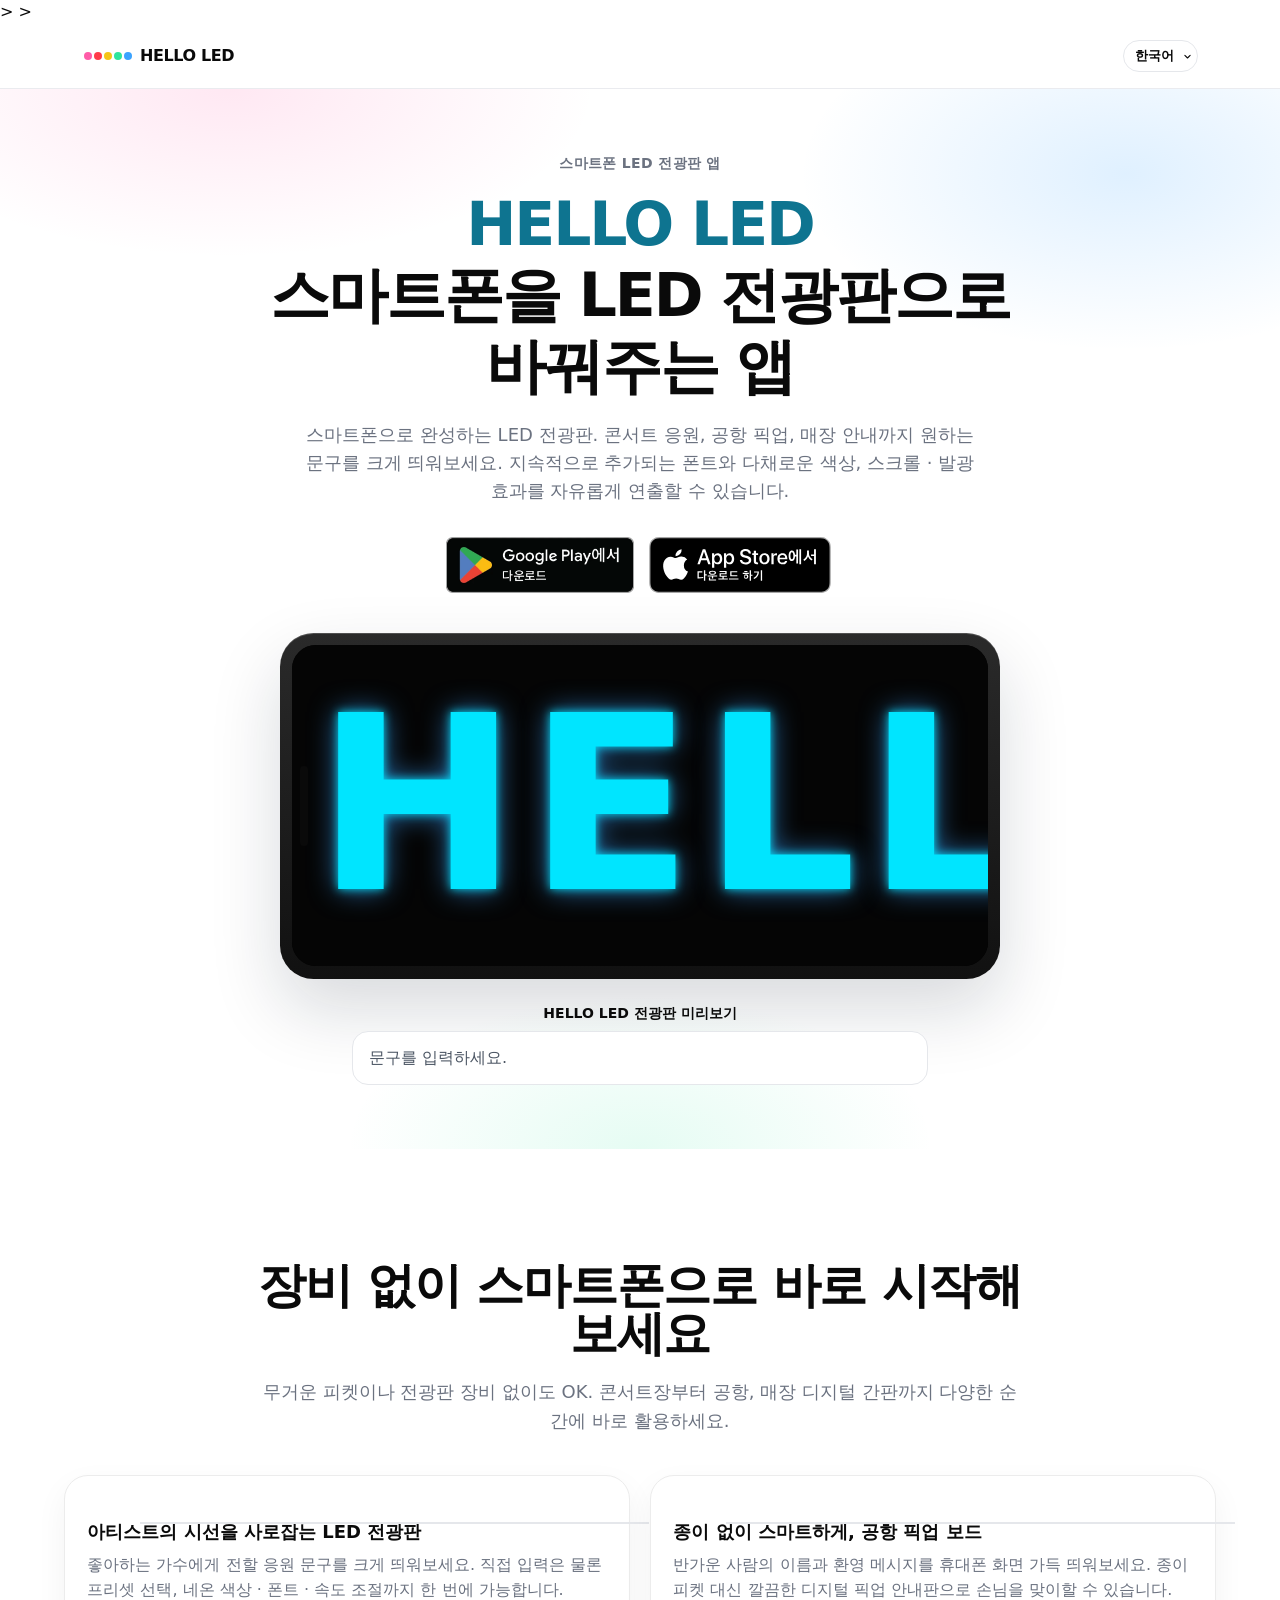
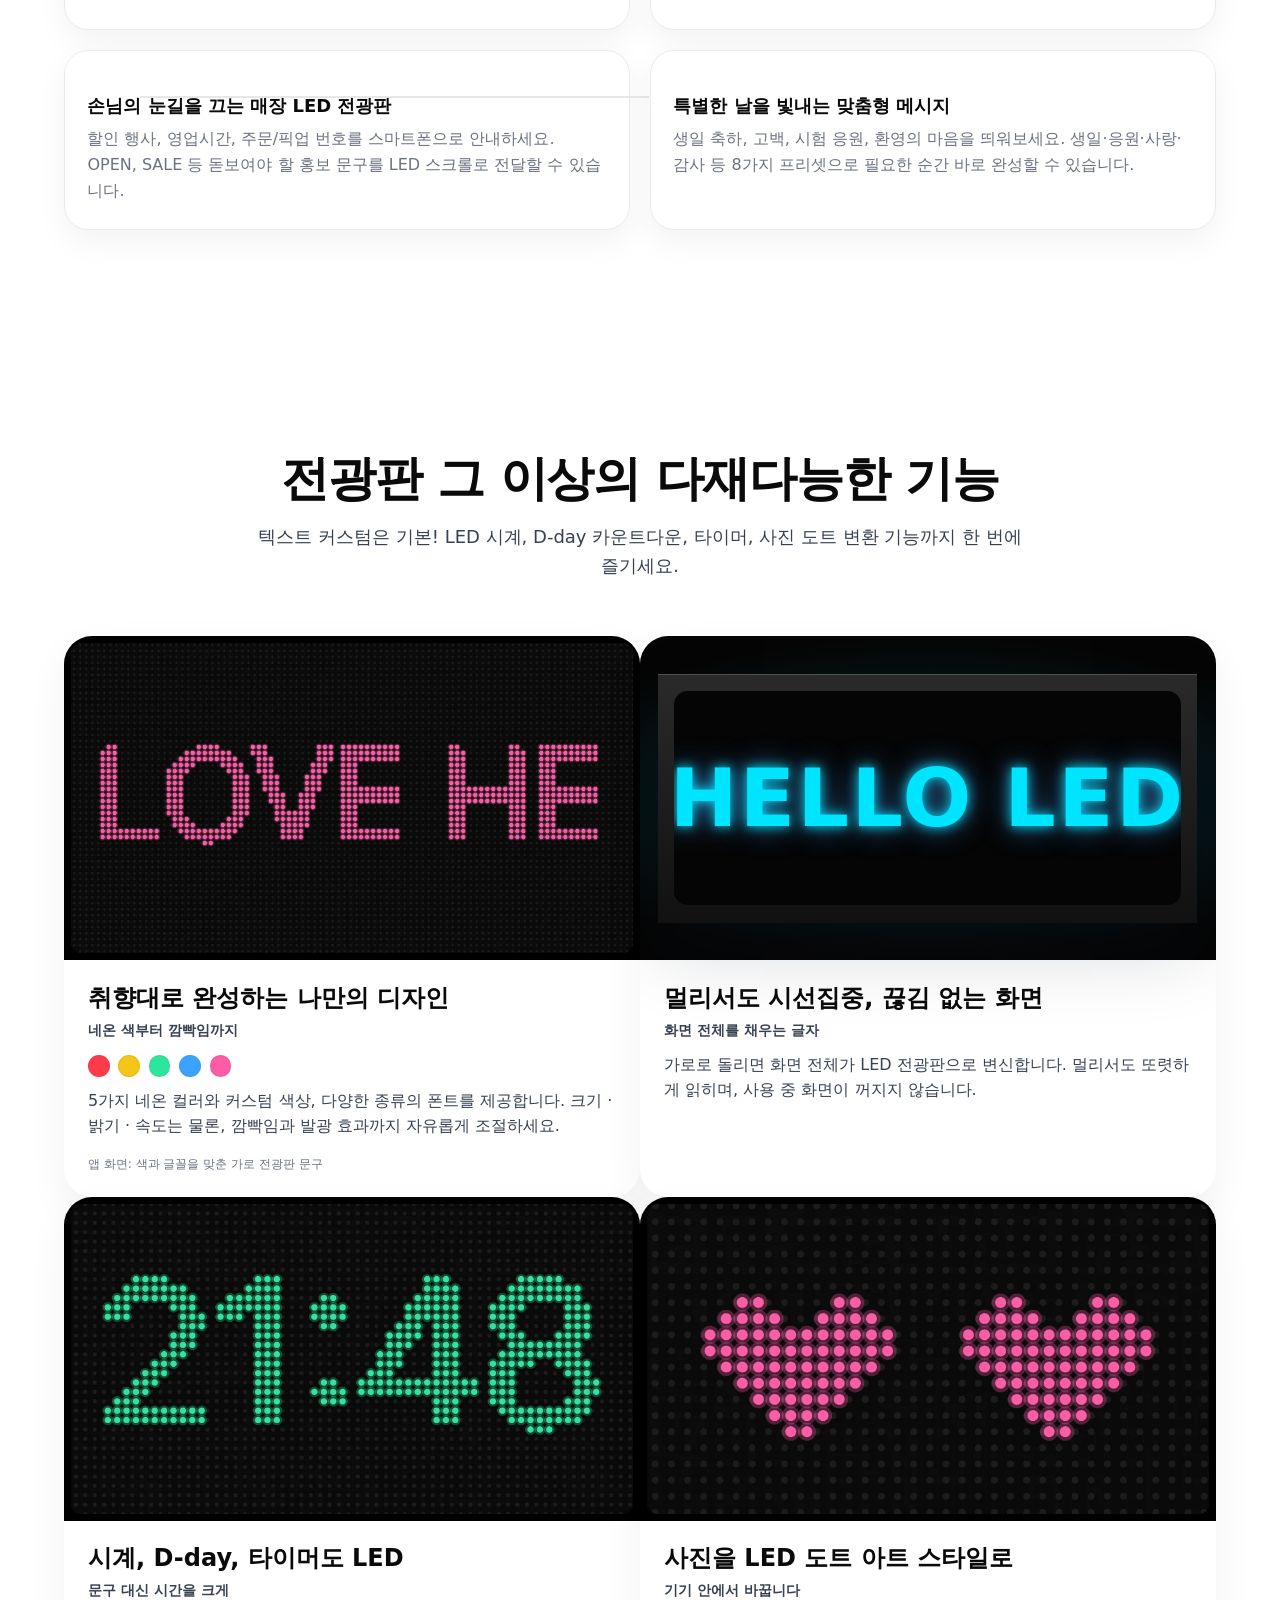
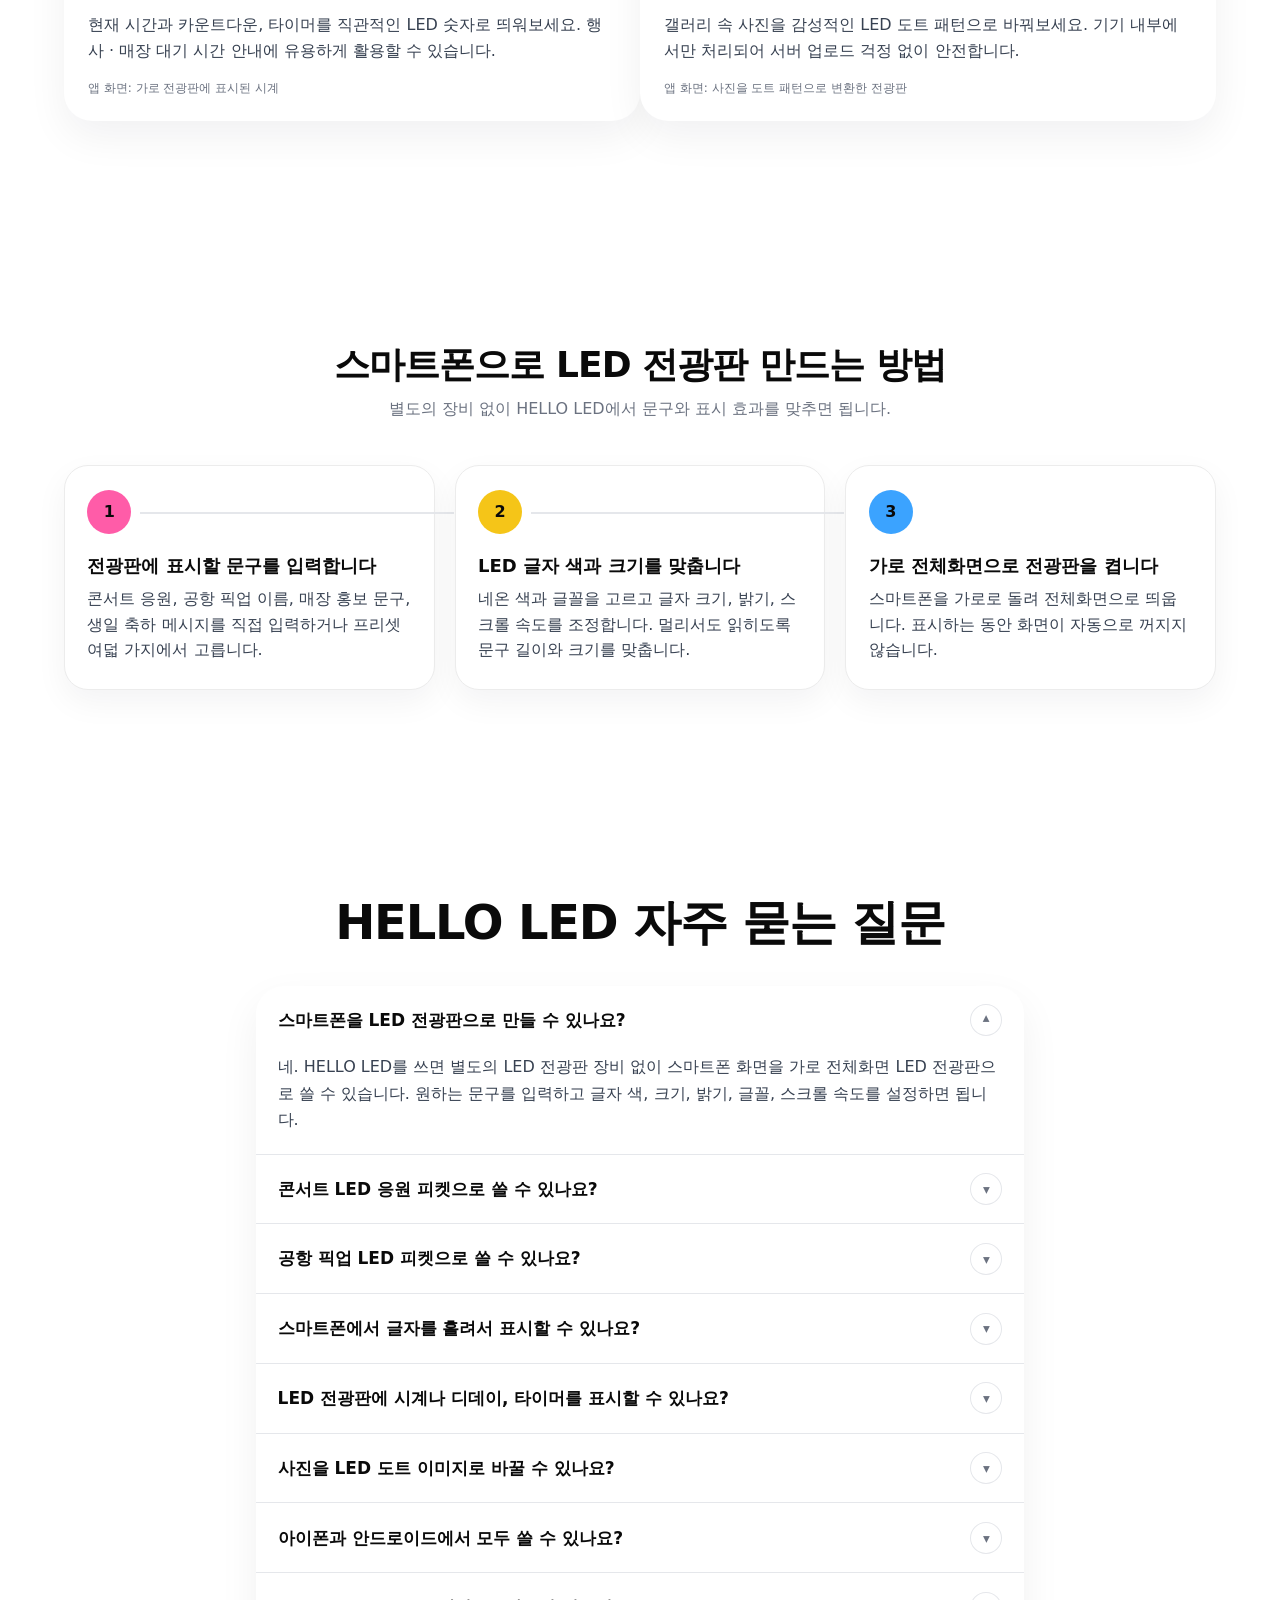
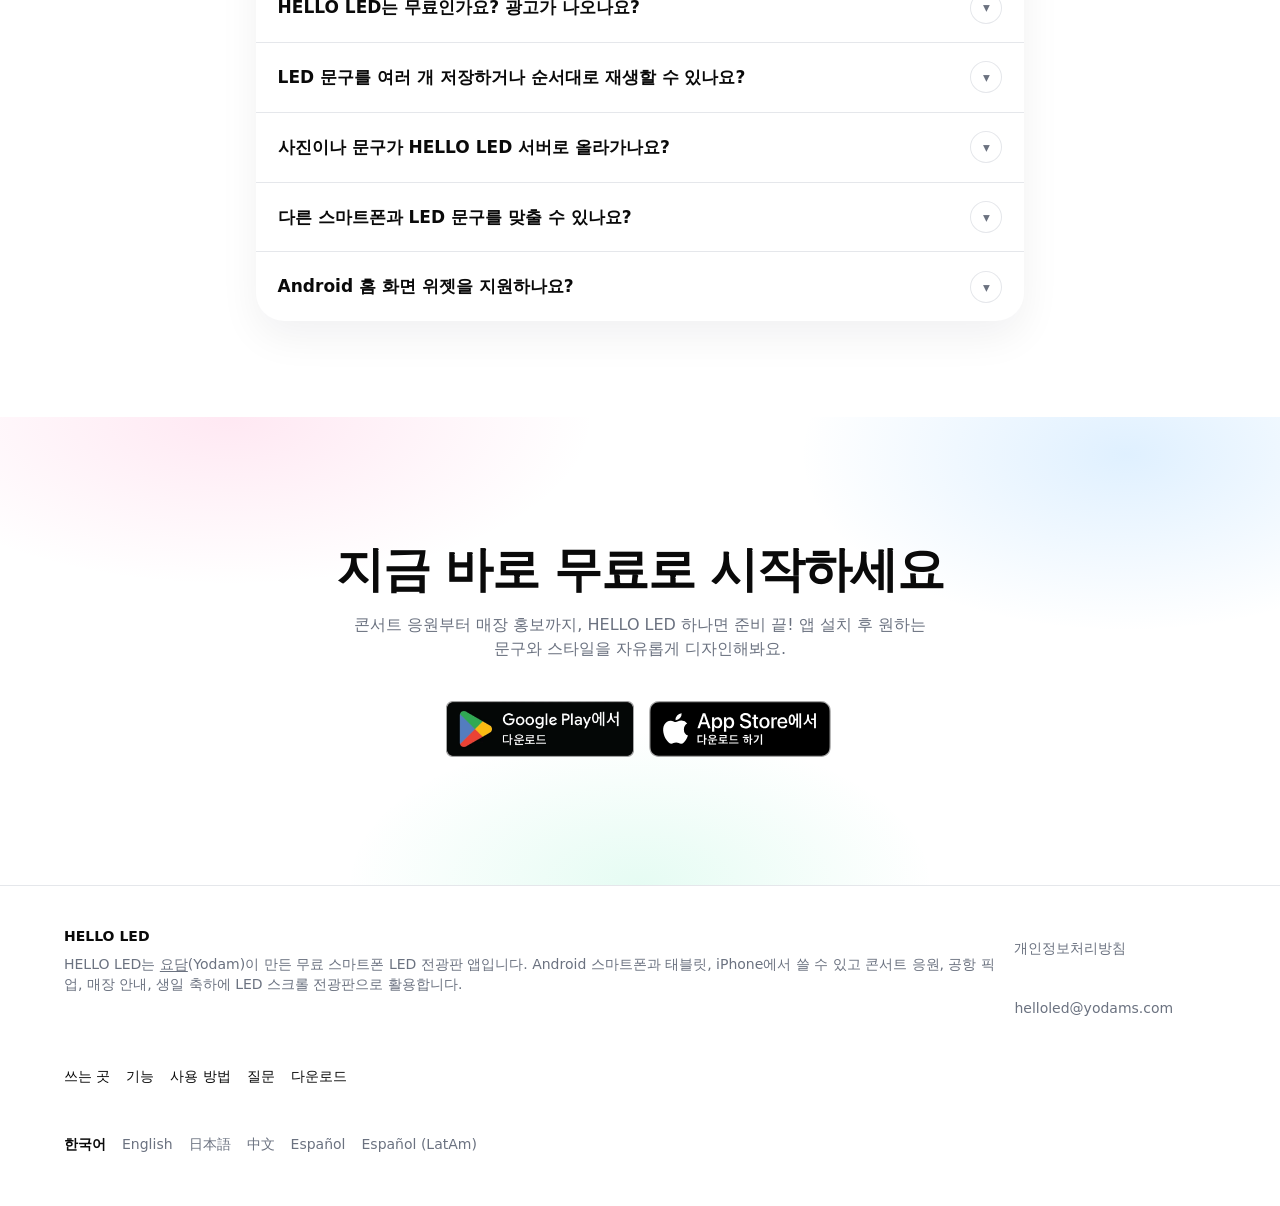
==== commit a60a53d8: "Rewrite the Korean landing hero and section copy in a warmer marketing tone. Co-authored-by: Cursor " ====
--- a/index.html
+++ b/index.html
@@ -612,98 +612,98 @@
       "mainEntity": [
         {
           "@type": "Question",
-          "name": "h3",
+          "name": "스마트폰을 LED 전광판으로 만들 수 있나요?",
           "acceptedAnswer": {
             "@type": "Answer",
-            "text": "p"
+            "text": "네. HELLO LED를 쓰면 별도의 LED 전광판 장비 없이 스마트폰 화면을 가로 전체화면 LED 전광판으로 쓸 수 있습니다. 원하는 문구를 입력하고 글자 색, 크기, 밝기, 글꼴, 스크롤 속도를 설정하면 됩니다."
           }
         },
         {
           "@type": "Question",
-          "name": "h3",
+          "name": "콘서트 LED 응원 피켓으로 쓸 수 있나요?",
           "acceptedAnswer": {
             "@type": "Answer",
-            "text": "p"
+            "text": "네. 좋아하는 아티스트에게 보낼 응원 문구를 직접 입력하거나 프리셋에서 골라 LED 전광판에 띄웁니다. 네온 색과 글꼴, 스크롤 속도를 맞춰 공연장에서 응원 피켓처럼 씁니다."
           }
         },
         {
           "@type": "Question",
-          "name": "h3",
+          "name": "공항 픽업 LED 피켓으로 쓸 수 있나요?",
           "acceptedAnswer": {
             "@type": "Answer",
-            "text": "p"
+            "text": "네. 공항에서 만날 사람의 이름이나 환영 메시지를 입력하면 스마트폰 화면에 크게 나옵니다. 종이 피켓 대신 휴대폰을 디지털 픽업 안내판으로 씁니다."
           }
         },
         {
           "@type": "Question",
-          "name": "h3",
+          "name": "스마트폰에서 글자를 흘려서 표시할 수 있나요?",
           "acceptedAnswer": {
             "@type": "Answer",
-            "text": "p"
+            "text": "네. 입력한 문구를 LED 스크롤 전광판으로 띄웁니다. 스크롤 속도를 조절하고 글자 색과 크기, 글꼴도 바꿀 수 있습니다."
           }
         },
         {
           "@type": "Question",
-          "name": "h3",
+          "name": "LED 전광판에 시계나 디데이, 타이머를 표시할 수 있나요?",
           "acceptedAnswer": {
             "@type": "Answer",
-            "text": "p"
+            "text": "네. 현재 시각과 디데이 카운트다운, 타이머를 큰 LED 숫자로 띄웁니다. 행사 시작 시간이나 남은 시간을 확인하는 디지털 시계로 씁니다."
           }
         },
         {
           "@type": "Question",
-          "name": "h3",
+          "name": "사진을 LED 도트 이미지로 바꿀 수 있나요?",
           "acceptedAnswer": {
             "@type": "Answer",
-            "text": "p"
+            "text": "네. 갤러리 사진을 LED 도트 패턴으로 바꿔 전광판에 띄웁니다. 사진 변환은 기기 안에서 처리하고 서버에 올리지 않습니다."
           }
         },
         {
           "@type": "Question",
-          "name": "h3",
+          "name": "아이폰과 안드로이드에서 모두 쓸 수 있나요?",
           "acceptedAnswer": {
             "@type": "Answer",
-            "text": "p"
+            "text": "네. Android 스마트폰과 태블릿, iPhone에서 씁니다. Google Play 또는 App Store에서 설치합니다."
           }
         },
         {
           "@type": "Question",
-          "name": "h3",
+          "name": "HELLO LED는 무료인가요? 광고가 나오나요?",
           "acceptedAnswer": {
             "@type": "Answer",
-            "text": "p"
+            "text": "네. HELLO LED는 무료로 설치합니다. 다만 편집 화면에는 배너 광고가 나올 수 있고, 전체화면 LED 전광판을 열기 전에 전면 광고가 나올 수 있습니다. LED 문구를 보여 주는 전체화면 전광판에는 배너 광고가 나오지 않습니다."
           }
         },
         {
           "@type": "Question",
-          "name": "h3",
+          "name": "LED 문구를 여러 개 저장하거나 순서대로 재생할 수 있나요?",
           "acceptedAnswer": {
             "@type": "Answer",
-            "text": "p"
+            "text": "네. 자주 쓰는 문구를 즐겨찾기에 저장하고 최대 8개까지 순서대로 재생합니다. 전광판을 띄우는 동안 화면이 자동으로 꺼지지 않습니다."
           }
         },
         {
           "@type": "Question",
-          "name": "h3",
+          "name": "사진이나 문구가 HELLO LED 서버로 올라가나요?",
           "acceptedAnswer": {
             "@type": "Answer",
-            "text": "p"
+            "text": "아니요. 갤러리 사진의 LED 도트 변환은 기기 안에서 처리합니다. 문구와 설정도 기기에 저장됩니다. 같은 Wi-Fi에 연결한 HELLO LED 사이의 문구 맞추기도 별도의 외부 서버를 쓰지 않습니다."
           }
         },
         {
           "@type": "Question",
-          "name": "h3",
+          "name": "다른 스마트폰과 LED 문구를 맞출 수 있나요?",
           "acceptedAnswer": {
             "@type": "Answer",
-            "text": "p"
+            "text": "네. 같은 Wi-Fi에 연결한 HELLO LED끼리 문구를 맞춥니다. 이 기능도 별도 서버를 쓰지 않습니다."
           }
         },
         {
           "@type": "Question",
-          "name": "h3",
+          "name": "Android 홈 화면 위젯을 지원하나요?",
           "acceptedAnswer": {
             "@type": "Answer",
-            "text": "p"
+            "text": "네. Android 홈 화면 위젯에서 저장한 문구를 볼 수 있습니다. 이 위젯은 Android에서만 지원합니다."
           }
         }
       ]
@@ -751,10 +751,10 @@
       <div class="relative mx-auto max-w-3xl text-center">
         <p class="mb-4 text-sm font-semibold tracking-wide text-muted" data-i18n="kicker">스마트폰 LED 전광판 앱</p>
         <h1 class="text-[clamp(2.15rem,5.4vw,3.75rem)] font-extrabold leading-[1.18] tracking-[-0.035em]">
-          <span data-i18n="heroLine1">스마트폰을 LED 전광판으로 바꾸는 무료 앱</span><br>
-          <span class="neon-word" lang="en" data-i18n="heroAccent">HELLO LED</span>
+          <span class="neon-word" lang="en" data-i18n="heroAccent">HELLO LED</span><br>
+          <span data-i18n="heroLine1">스마트폰을 LED 전광판으로 바꿔주는 앱</span>
         </h1>
-        <p class="mx-auto mt-5 max-w-2xl text-base leading-relaxed text-muted sm:text-lg" data-i18n-html="heroBody"><strong class="font-semibold text-ink" lang="en">HELLO LED</strong>는 스마트폰 화면을 가로 전체화면 LED 전광판으로 바꾸는 무료 앱입니다. 콘서트장에서 드는 LED 응원 피켓, 공항에서 사람을 맞이하는 디지털 픽업 보드, 매장 홍보와 안내 전광판까지 원하는 문구를 휴대폰 화면에 크게 띄웁니다. 네온 색 다섯 가지와 직접 고른 색, 글꼴 11종, 글자 크기와 밝기, 스크롤 속도를 맞추고 깜빡임과 발광 효과를 더할 수 있습니다.</p>
+        <p class="mx-auto mt-5 max-w-2xl text-base leading-relaxed text-muted sm:text-lg" data-i18n="heroBody">스마트폰으로 완성하는 LED 전광판. 콘서트 응원, 공항 픽업, 매장 안내까지 원하는 문구를 크게 띄워보세요. 지속적으로 추가되는 폰트와 다채로운 색상, 스크롤 · 발광 효과를 자유롭게 연출할 수 있습니다.</p>
         <div class="mx-auto mt-8 flex max-w-xl flex-wrap items-center justify-center gap-3" id="download-hero">
             <a class="inline-flex focus-visible:outline focus-visible:outline-2 focus-visible:outline-offset-2 focus-visible:outline-gray-700" href="https://play.google.com/store/apps/details?id=com.yodam.helloled" target="_blank" rel="noopener noreferrer" aria-label="Google Play에서 다운로드, 새 창" data-i18n-aria="playAlt">
               <picture>
@@ -823,25 +823,25 @@
     <section id="uses" class="px-5 py-20 sm:py-28" aria-labelledby="uses-title">
       <div class="mx-auto max-w-6xl">
         <div class="mx-auto max-w-3xl text-center">
-          <h2 id="uses-title" class="reveal text-3xl font-extrabold tracking-tight sm:text-5xl" data-i18n="usesTitle">스마트폰 LED 전광판, 이렇게 활용합니다</h2>
-          <p class="reveal mx-auto mt-5 text-lg leading-relaxed text-muted" data-i18n="usesLead">HELLO LED는 별도의 전광판 장비 없이 스마트폰 화면에 큰 글자를 띄우는 LED 전광판 앱입니다. 콘서트 응원 피켓부터 공항 픽업 안내, 매장 홍보용 디지털 간판까지 다양한 상황에서 씁니다.</p>
+          <h2 id="uses-title" class="reveal text-3xl font-extrabold tracking-tight sm:text-5xl" data-i18n="usesTitle">장비 없이 스마트폰으로 바로 시작해보세요</h2>
+          <p class="reveal mx-auto mt-5 text-lg leading-relaxed text-muted" data-i18n="usesLead">무거운 피켓이나 전광판 장비 없이도 OK. 콘서트장부터 공항, 매장 디지털 간판까지 다양한 순간에 바로 활용하세요.</p>
         </div>
         <div class="use-grid">
           <article class="how-step reveal">
-            <h3 data-i18n="useConcertTitle">콘서트 LED 응원 피켓</h3>
-            <p data-i18n="useConcertBody">좋아하는 가수와 아티스트에게 보낼 응원 문구를 스마트폰 LED 전광판에 띄웁니다. 응원 문구를 직접 입력하거나 프리셋에서 고르고 네온 색, 글꼴, 스크롤 속도를 맞춥니다.</p>
+            <h3 data-i18n="useConcertTitle">아티스트의 시선을 사로잡는 LED 전광판</h3>
+            <p data-i18n="useConcertBody">좋아하는 가수에게 전할 응원 문구를 크게 띄워보세요. 직접 입력은 물론 프리셋 선택, 네온 색상 · 폰트 · 속도 조절까지 한 번에 가능합니다.</p>
           </article>
           <article class="how-step reveal">
-              <h3 data-i18n="useAirportTitle">공항 픽업 전광판</h3>
-            <p data-i18n="useAirportBody">공항에서 만날 사람의 이름과 환영 메시지를 휴대폰 화면에 크게 띄웁니다. 종이 피켓 없이 스마트폰으로 디지털 픽업 안내판을 만듭니다.</p>
+              <h3 data-i18n="useAirportTitle">종이 없이 스마트하게, 공항 픽업 보드</h3>
+            <p data-i18n="useAirportBody">반가운 사람의 이름과 환영 메시지를 휴대폰 화면 가득 띄워보세요. 종이 피켓 대신 깔끔한 디지털 픽업 안내판으로 손님을 맞이할 수 있습니다.</p>
           </article>
           <article class="how-step reveal">
-            <h3 data-i18n="useShopTitle">매장 홍보와 디지털 안내판</h3>
-            <p data-i18n="useShopBody">매장 입구와 카운터에서 할인 행사, 영업시간, 주문과 픽업 번호를 안내합니다. OPEN, SALE, 오늘의 할인처럼 짧은 홍보 문구를 LED 스크롤로 띄웁니다.</p>
+            <h3 data-i18n="useShopTitle">손님의 눈길을 끄는 매장 LED 전광판</h3>
+            <p data-i18n="useShopBody">할인 행사, 영업시간, 주문/픽업 번호를 스마트폰으로 안내하세요. OPEN, SALE 등 돋보여야 할 홍보 문구를 LED 스크롤로 전달할 수 있습니다.</p>
           </article>
           <article class="how-step reveal">
-            <h3 data-i18n="usePartyTitle">생일 축하와 기념일 메시지</h3>
-            <p data-i18n="usePartyBody">생일 축하, 사랑 고백, 환영 인사, 시험 응원 문구도 같은 방법으로 띄웁니다. 응원, 생일, 공항 픽업, 매장, 사랑 고백, 시험 응원, 환영, 감사까지 프리셋 여덟 가지가 들어 있습니다.</p>
+            <h3 data-i18n="usePartyTitle">특별한 날을 빛내는 맞춤형 메시지</h3>
+            <p data-i18n="usePartyBody">생일 축하, 고백, 시험 응원, 환영의 마음을 띄워보세요. 생일·응원·사랑·감사 등 8가지 프리셋으로 필요한 순간 바로 완성할 수 있습니다.</p>
           </article>
         </div>
       </div>
@@ -850,8 +850,8 @@
     <section id="features" class="px-5 py-20 sm:py-28" aria-labelledby="features-title">
       <div class="mx-auto max-w-6xl">
         <div class="mx-auto max-w-3xl text-center">
-          <h2 id="features-title" class="reveal text-3xl font-extrabold tracking-tight sm:text-5xl" data-i18n-html="featuresTitle"><span lang="en">HELLO LED</span> 스마트폰 LED 전광판 주요 기능</h2>
-          <p class="reveal mx-auto mt-5 text-lg leading-relaxed text-muted" data-i18n="featuresLead">스마트폰을 LED 스크롤 전광판으로 씁니다. 글자와 색, 화면 효과를 맞추고 LED 시계, 디데이 카운트다운, 타이머와 사진 도트 변환도 씁니다.</p>
+          <h2 id="features-title" class="reveal text-3xl font-extrabold tracking-tight sm:text-5xl" data-i18n="featuresTitle">전광판 그 이상의 다재다능한 기능</h2>
+          <p class="reveal mx-auto mt-5 text-lg leading-relaxed text-muted" data-i18n="featuresLead">텍스트 커스텀은 기본! LED 시계, D-day 카운트다운, 타이머, 사진 도트 변환 기능까지 한 번에 즐기세요.</p>
         </div>
 
         <div class="mt-14 grid gap-5 sm:grid-cols-2">
@@ -871,7 +871,7 @@
               </picture>
             </figure>
             <div class="feature-copy">
-              <h3 class="text-xl font-bold sm:text-2xl" data-i18n="customTitle">LED 글자 색과 스크롤 설정</h3>
+              <h3 class="text-xl font-bold sm:text-2xl" data-i18n="customTitle">취향대로 완성하는 나만의 디자인</h3>
               <p class="feature-kicker" data-i18n="customKicker">네온 색부터 깜빡임까지</p>
               <div class="swatches" aria-hidden="true">
                 <span class="bg-neonRed"></span>
@@ -880,7 +880,7 @@
                 <span class="bg-neonBlue"></span>
                 <span class="bg-neonPink"></span>
               </div>
-              <p class="feature-body" data-i18n="customBody">빨강, 노랑, 초록, 파랑, 분홍의 기본 네온 색 다섯 가지와 직접 고른 색을 씁니다. 글자 크기, 밝기, 스크롤 속도를 조절하고 깜빡임과 발광 효과, 글꼴 11종을 고릅니다.</p>
+              <p class="feature-body" data-i18n="customBody">5가지 네온 컬러와 커스텀 색상, 다양한 종류의 폰트를 제공합니다. 크기 · 밝기 · 속도는 물론, 깜빡임과 발광 효과까지 자유롭게 조절하세요.</p>
               <p id="custom-caption" class="feature-note" data-i18n="customCaption">앱 화면: 색과 글꼴을 맞춘 가로 전광판 문구</p>
             </div>
           </article>
@@ -892,9 +892,9 @@
               </div>
             </div>
             <div class="feature-copy">
-              <h3 class="text-xl font-bold sm:text-2xl" data-i18n="wideTitle">가로 전체화면 스마트폰 LED 전광판</h3>
+              <h3 class="text-xl font-bold sm:text-2xl" data-i18n="wideTitle">멀리서도 시선집중, 끊김 없는 화면</h3>
               <p class="feature-kicker" data-i18n="wideKicker">화면 전체를 채우는 글자</p>
-              <p class="feature-body" data-i18n="wideBody">스마트폰을 가로로 돌리면 화면 전체가 LED 전광판이 됩니다. 공연장 뒤쪽이나 카운터 맞은편에서도 문구가 읽히고, 표시하는 동안 화면이 자동으로 꺼지지 않습니다.</p>
+              <p class="feature-body" data-i18n="wideBody">가로로 돌리면 화면 전체가 LED 전광판으로 변신합니다. 멀리서도 또렷하게 읽히며, 사용 중 화면이 꺼지지 않습니다.</p>
             </div>
           </article>
 
@@ -914,9 +914,9 @@
               </picture>
             </figure>
             <div class="feature-copy">
-              <h3 class="text-xl font-bold sm:text-2xl" data-i18n="clockTitle">LED 시계와 디데이 카운트다운, 타이머</h3>
+              <h3 class="text-xl font-bold sm:text-2xl" data-i18n="clockTitle">시계, D-day, 타이머도 LED</h3>
               <p class="feature-kicker" data-i18n="clockKicker">문구 대신 시간을 크게</p>
-              <p class="feature-body" data-i18n="clockBody">현재 시각과 디데이 카운트다운, 타이머를 큰 LED 숫자로 띄웁니다. 행사 시작 시간이나 남은 시간, 매장 대기 시간을 확인할 때 씁니다.</p>
+              <p class="feature-body" data-i18n="clockBody">현재 시간과 카운트다운, 타이머를 직관적인 LED 숫자로 띄워보세요. 행사 · 매장 대기 시간 안내에 유용하게 활용할 수 있습니다.</p>
               <p id="clock-caption" class="feature-note" data-i18n="clockCaption">앱 화면: 가로 전광판에 표시된 시계</p>
             </div>
           </article>
@@ -937,9 +937,9 @@
               </picture>
             </figure>
             <div class="feature-copy">
-              <h3 class="text-xl font-bold sm:text-2xl" data-i18n="photoTitle">사진을 LED 도트 이미지로 변환</h3>
+              <h3 class="text-xl font-bold sm:text-2xl" data-i18n="photoTitle">사진을 LED 도트 아트 스타일로</h3>
               <p class="feature-kicker" data-i18n="photoKicker">기기 안에서 바꿉니다</p>
-              <p class="feature-body" data-i18n="photoBody">갤러리 사진을 기기 안에서 LED 도트 패턴으로 바꿔 전광판에 띄웁니다. 사진은 서버로 올리지 않습니다.</p>
+              <p class="feature-body" data-i18n="photoBody">갤러리 속 사진을 감성적인 LED 도트 패턴으로 바꿔보세요. 기기 내부에서만 처리되어 서버 업로드 걱정 없이 안전합니다.</p>
               <p id="photo-caption" class="feature-note" data-i18n="photoCaption">앱 화면: 사진을 도트 패턴으로 변환한 전광판</p>
             </div>
           </article>
@@ -1067,8 +1067,8 @@
 
     <section id="download" class="hero-wash relative overflow-hidden px-5 py-24 sm:py-32" aria-labelledby="cta-title">
       <div class="relative mx-auto max-w-3xl text-center">
-        <h2 id="cta-title" class="reveal text-3xl font-extrabold tracking-tight sm:text-5xl" data-i18n="ctaTitle">지금 스마트폰을 LED 전광판으로 바꿔 보세요</h2>
-        <p class="reveal mx-auto mt-5 max-w-xl text-muted" data-i18n-html="ctaBody">콘서트 응원 문구, 공항 픽업 안내, 매장 홍보 메시지를 스마트폰 화면에 크게 띄웁니다. <span lang="en">HELLO LED</span>를 무료로 설치하고 문구와 색, 글꼴, 스크롤 속도를 맞추면 됩니다.</p>
+        <h2 id="cta-title" class="reveal text-3xl font-extrabold tracking-tight sm:text-5xl" data-i18n="ctaTitle">지금 바로 무료로 시작하세요</h2>
+        <p class="reveal mx-auto mt-5 max-w-xl text-muted" data-i18n-html="ctaBody">콘서트 응원부터 매장 홍보까지, <span lang="en">HELLO LED</span> 하나면 준비 끝! 앱 설치 후 원하는 문구와 스타일을 자유롭게 디자인해봐요.</p>
         <div class="reveal mt-10 flex flex-wrap items-center justify-center gap-3">
           <a class="inline-flex focus-visible:outline focus-visible:outline-2 focus-visible:outline-offset-2 focus-visible:outline-gray-700" href="https://play.google.com/store/apps/details?id=com.yodam.helloled" target="_blank" rel="noopener noreferrer" aria-label="Google Play에서 다운로드, 새 창" data-i18n-aria="playAlt">
             <picture>
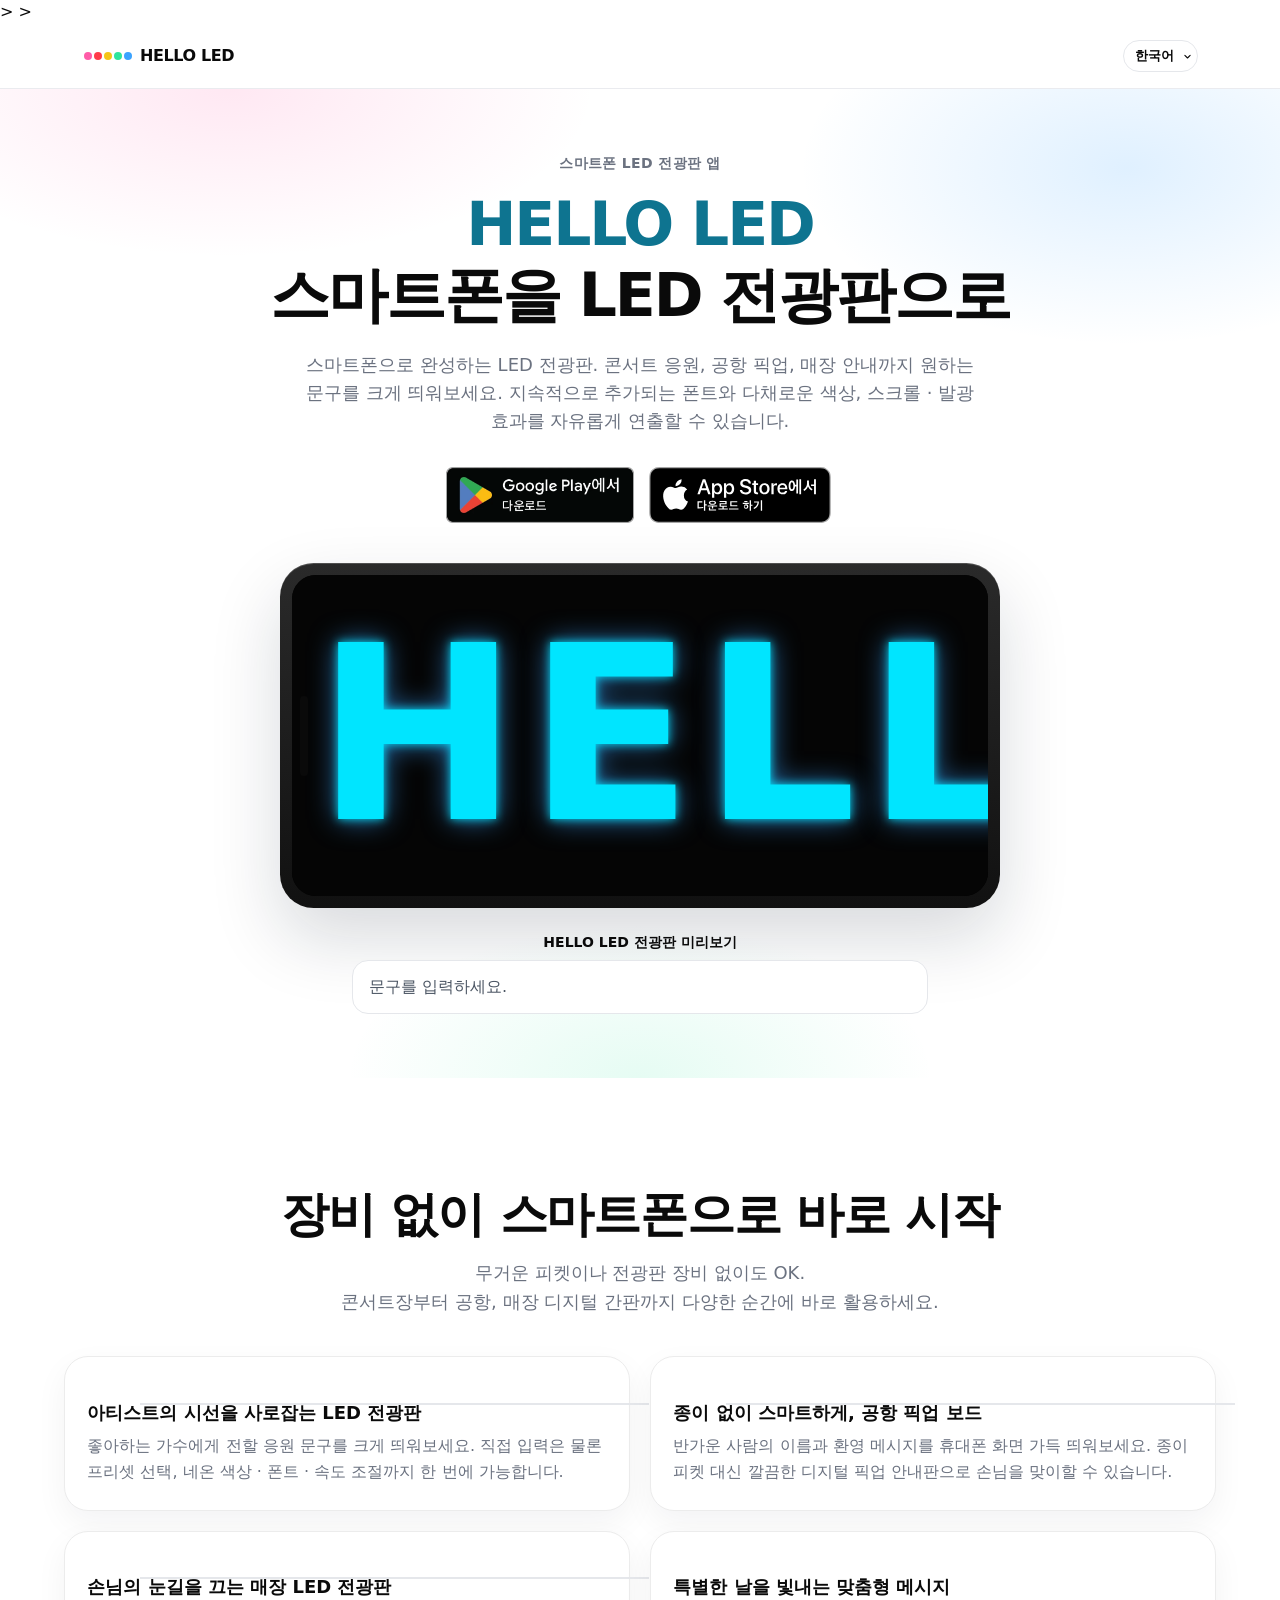
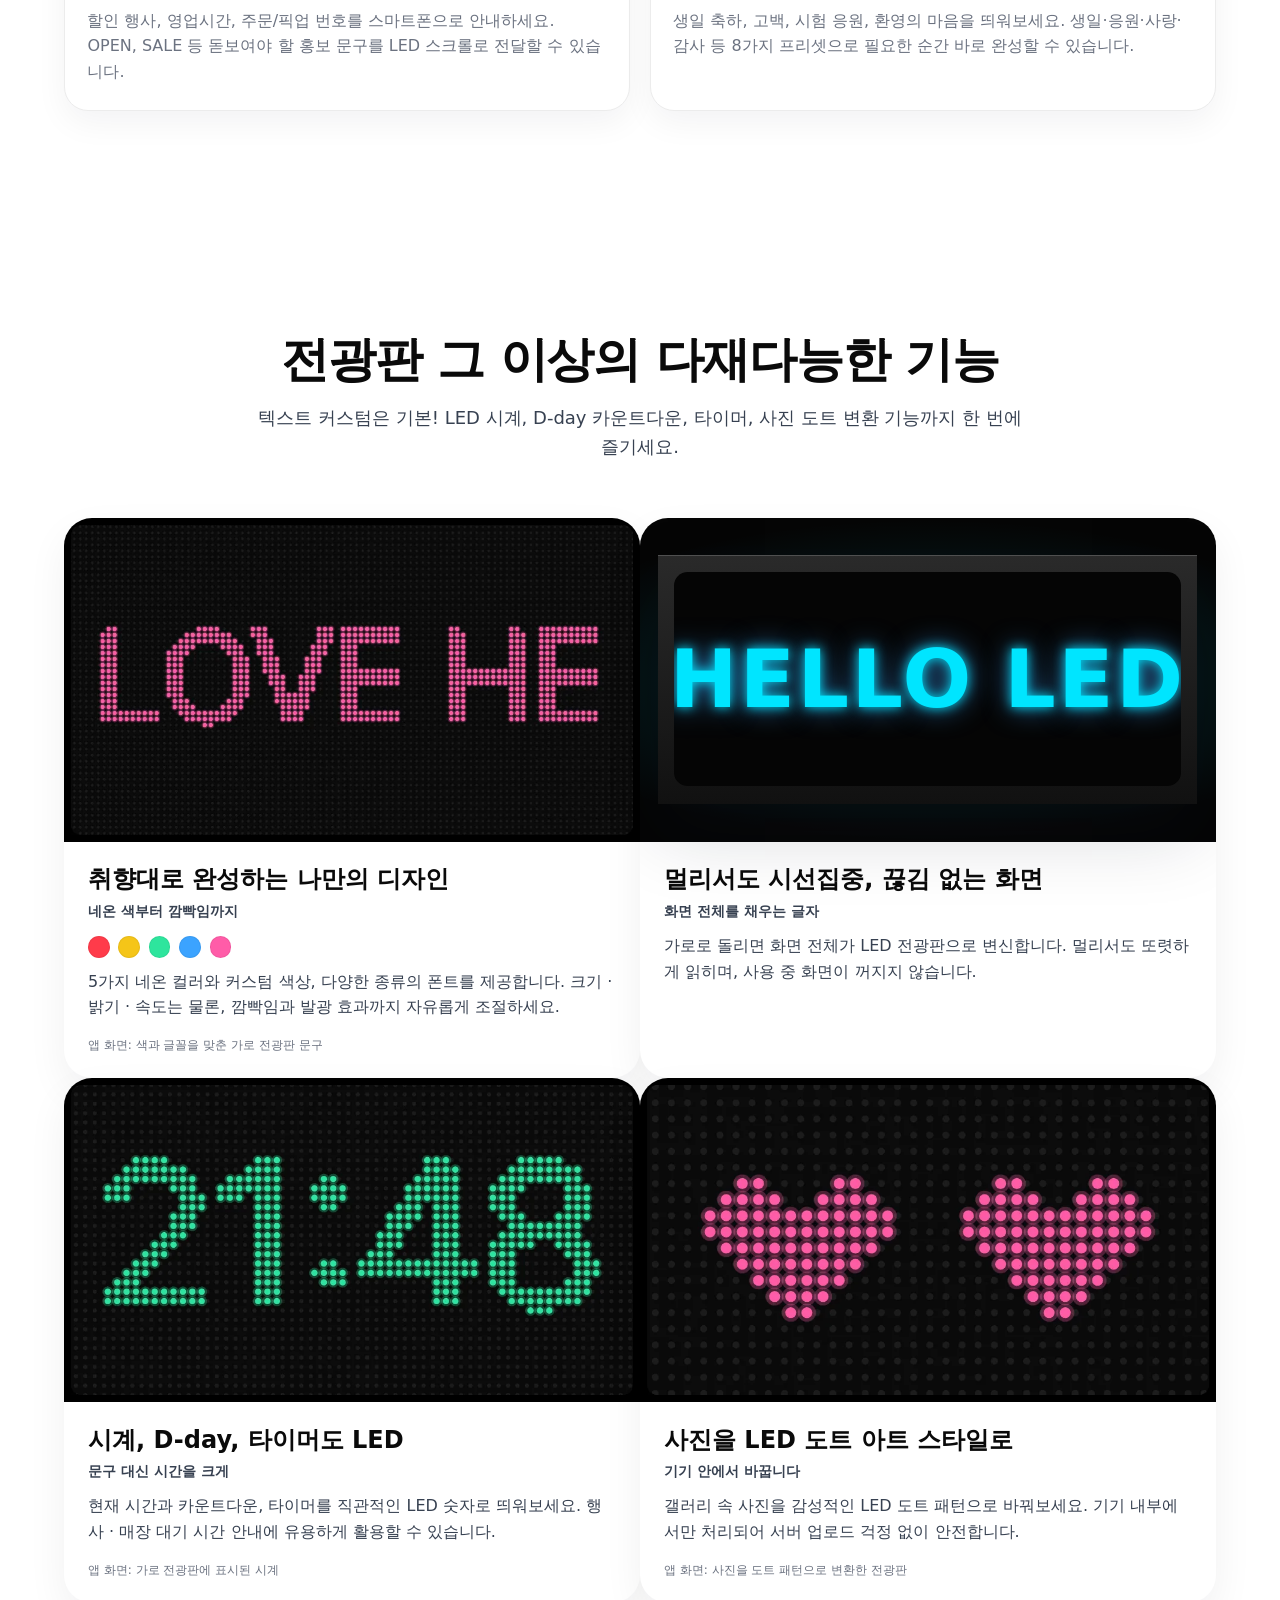
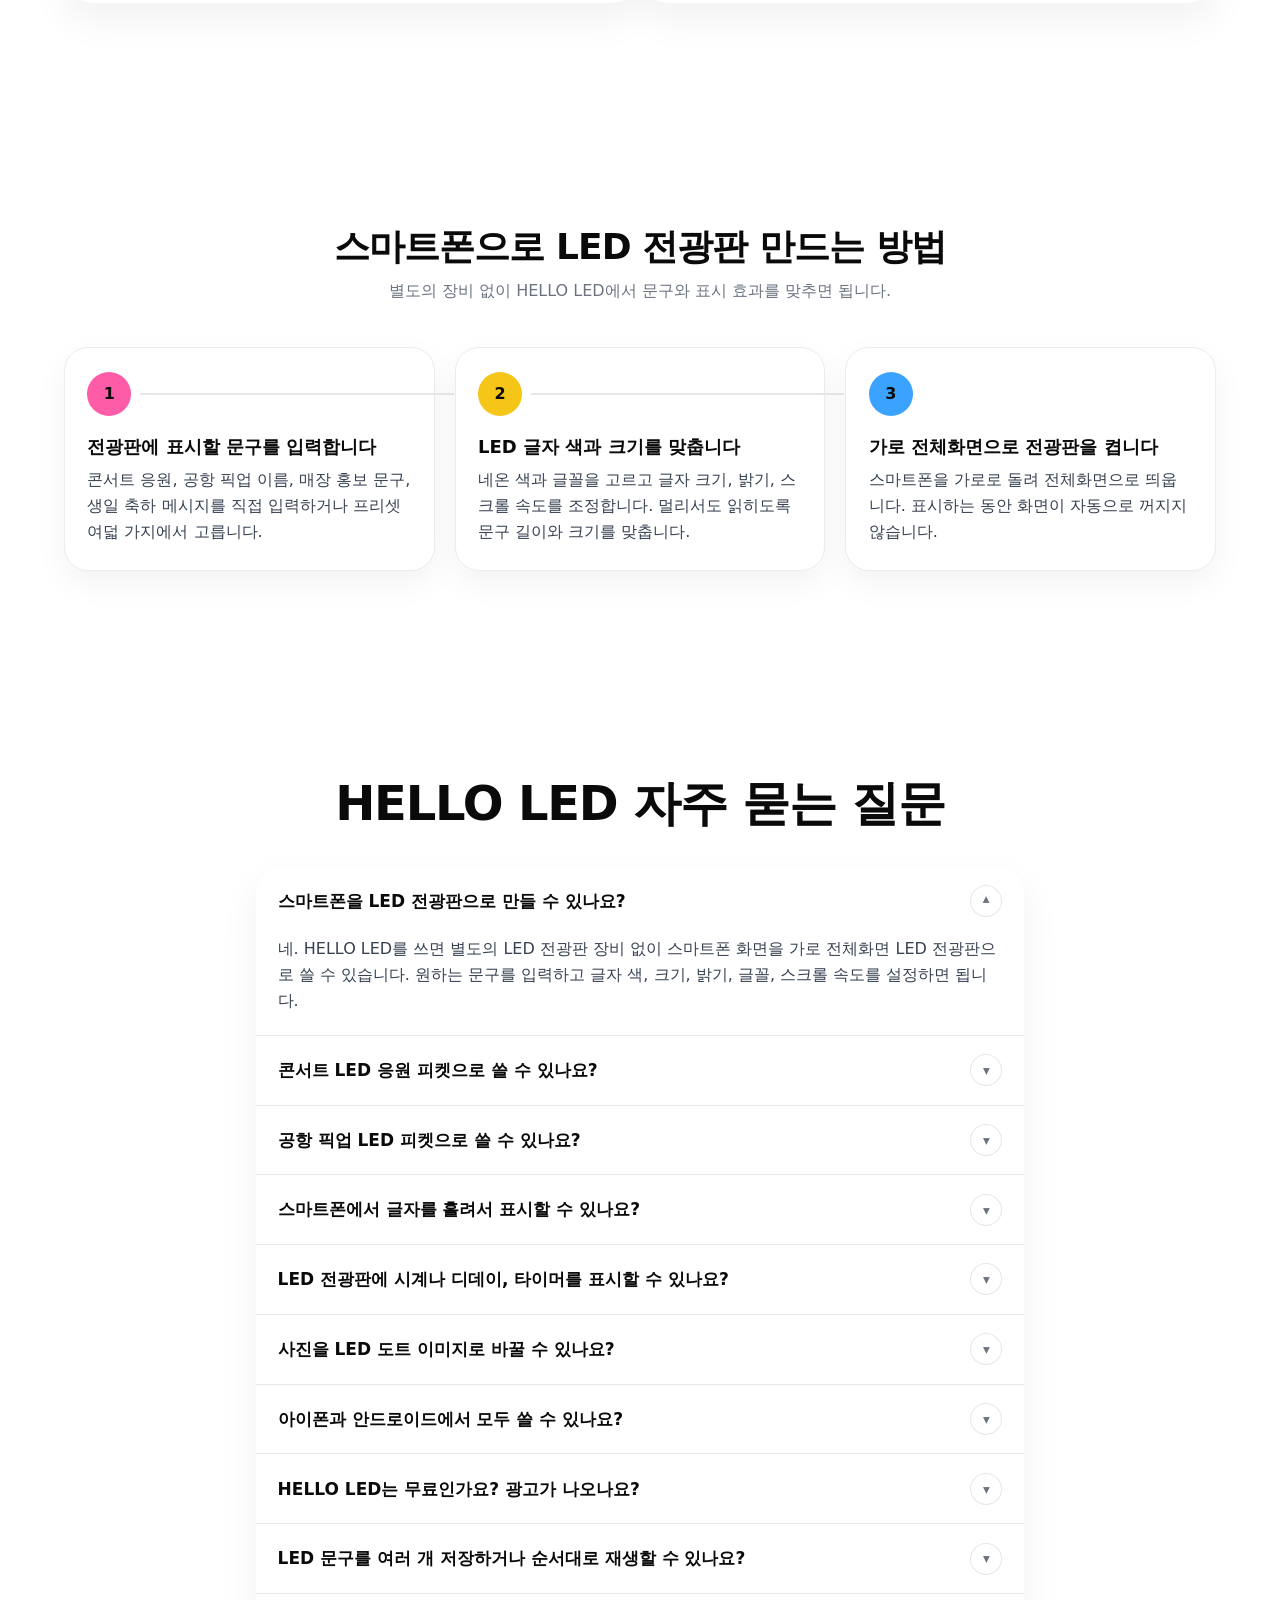
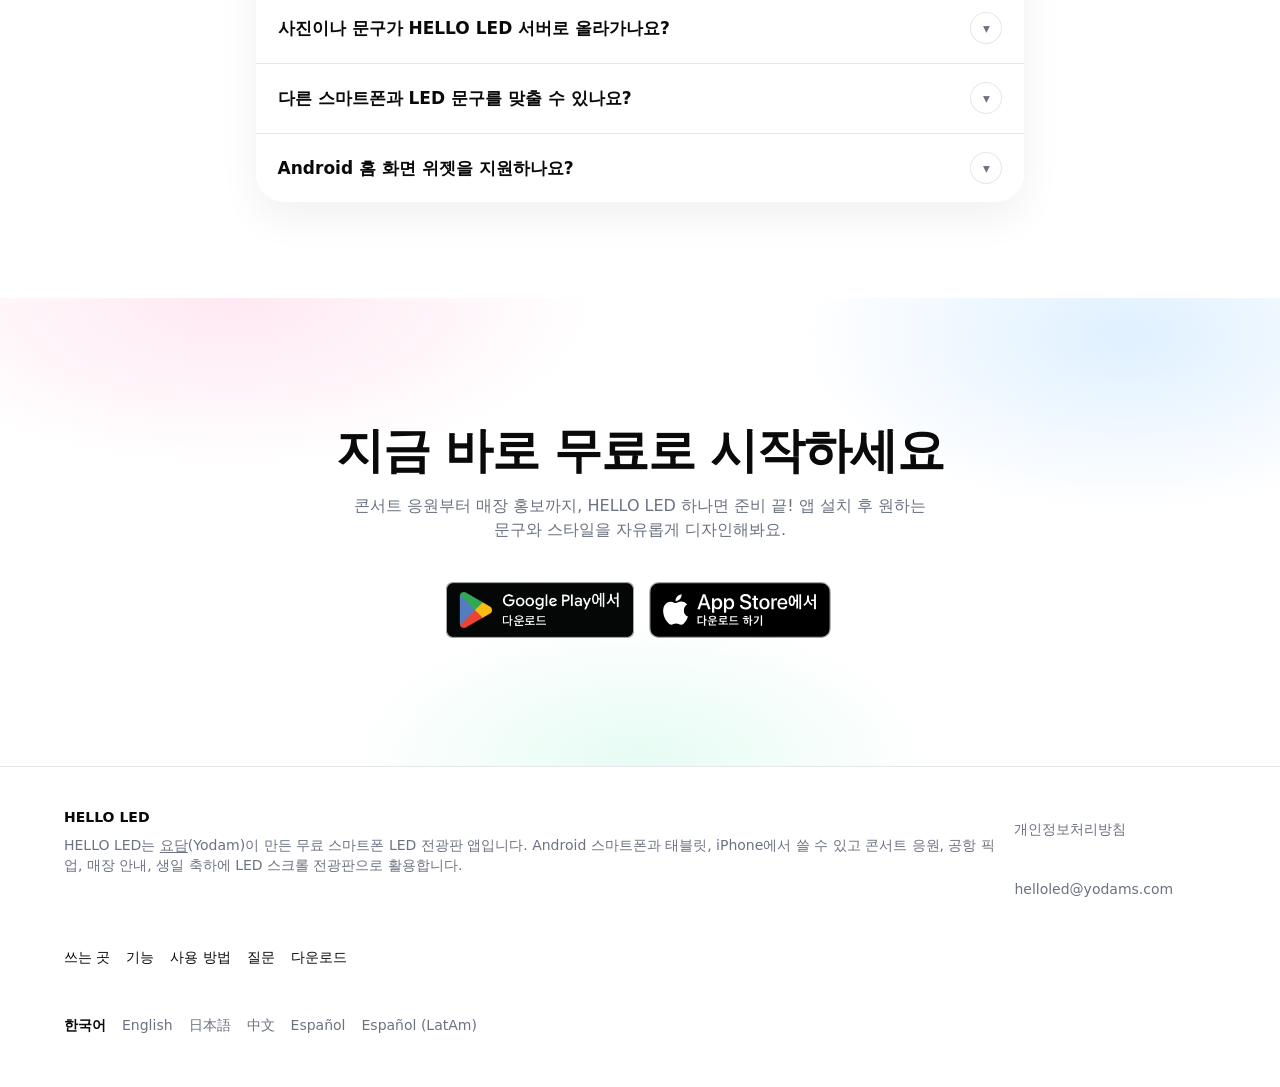
==== commit 55d53649: "Shorten the Korean hero and uses headlines, and break the uses lead across two lines. Co-authored-by" ====
--- a/index.html
+++ b/index.html
@@ -752,7 +752,7 @@
         <p class="mb-4 text-sm font-semibold tracking-wide text-muted" data-i18n="kicker">스마트폰 LED 전광판 앱</p>
         <h1 class="text-[clamp(2.15rem,5.4vw,3.75rem)] font-extrabold leading-[1.18] tracking-[-0.035em]">
           <span class="neon-word" lang="en" data-i18n="heroAccent">HELLO LED</span><br>
-          <span data-i18n="heroLine1">스마트폰을 LED 전광판으로 바꿔주는 앱</span>
+          <span data-i18n="heroLine1">스마트폰을 LED 전광판으로</span>
         </h1>
         <p class="mx-auto mt-5 max-w-2xl text-base leading-relaxed text-muted sm:text-lg" data-i18n="heroBody">스마트폰으로 완성하는 LED 전광판. 콘서트 응원, 공항 픽업, 매장 안내까지 원하는 문구를 크게 띄워보세요. 지속적으로 추가되는 폰트와 다채로운 색상, 스크롤 · 발광 효과를 자유롭게 연출할 수 있습니다.</p>
         <div class="mx-auto mt-8 flex max-w-xl flex-wrap items-center justify-center gap-3" id="download-hero">
@@ -823,8 +823,8 @@
     <section id="uses" class="px-5 py-20 sm:py-28" aria-labelledby="uses-title">
       <div class="mx-auto max-w-6xl">
         <div class="mx-auto max-w-3xl text-center">
-          <h2 id="uses-title" class="reveal text-3xl font-extrabold tracking-tight sm:text-5xl" data-i18n="usesTitle">장비 없이 스마트폰으로 바로 시작해보세요</h2>
-          <p class="reveal mx-auto mt-5 text-lg leading-relaxed text-muted" data-i18n="usesLead">무거운 피켓이나 전광판 장비 없이도 OK. 콘서트장부터 공항, 매장 디지털 간판까지 다양한 순간에 바로 활용하세요.</p>
+          <h2 id="uses-title" class="reveal text-3xl font-extrabold tracking-tight sm:text-5xl" data-i18n="usesTitle">장비 없이 스마트폰으로 바로 시작</h2>
+          <p class="reveal mx-auto mt-5 text-lg leading-relaxed text-muted" data-i18n-html="usesLead">무거운 피켓이나 전광판 장비 없이도 OK.<br>콘서트장부터 공항, 매장 디지털 간판까지 다양한 순간에 바로 활용하세요.</p>
         </div>
         <div class="use-grid">
           <article class="how-step reveal">
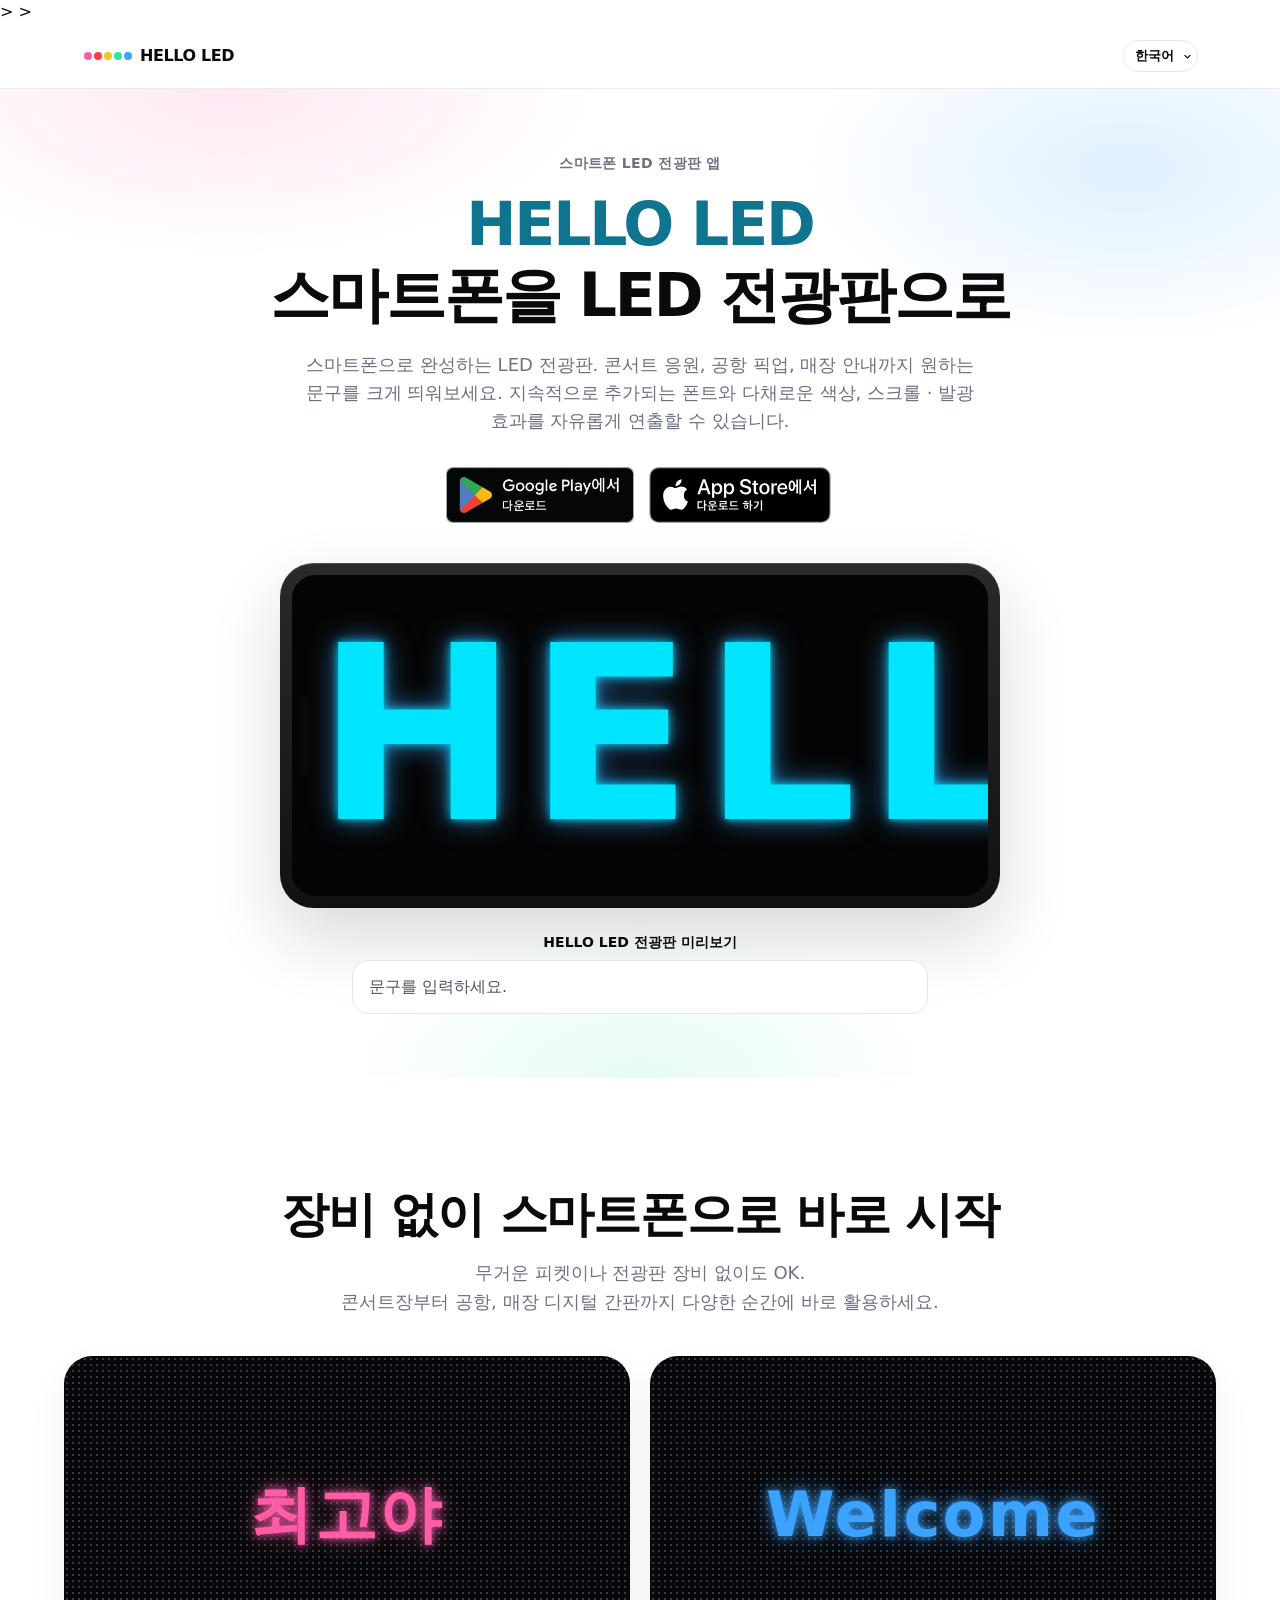
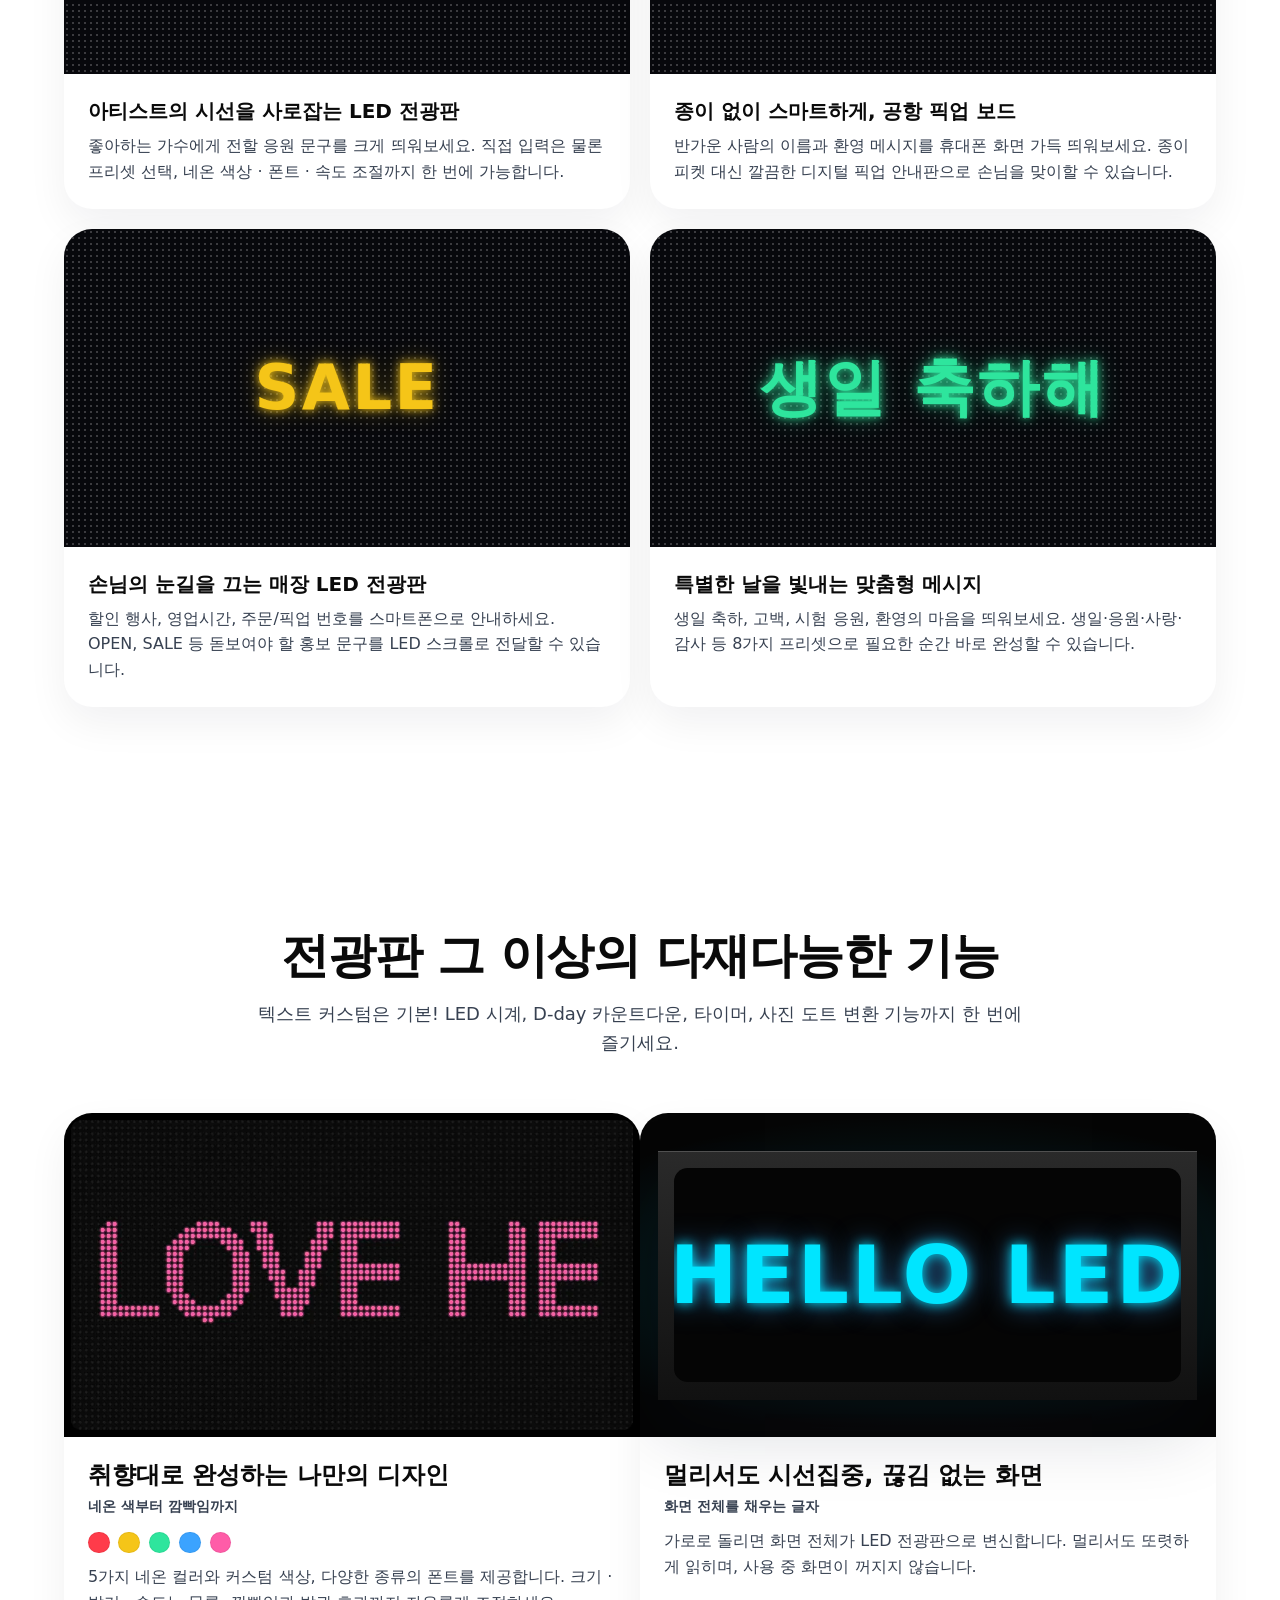
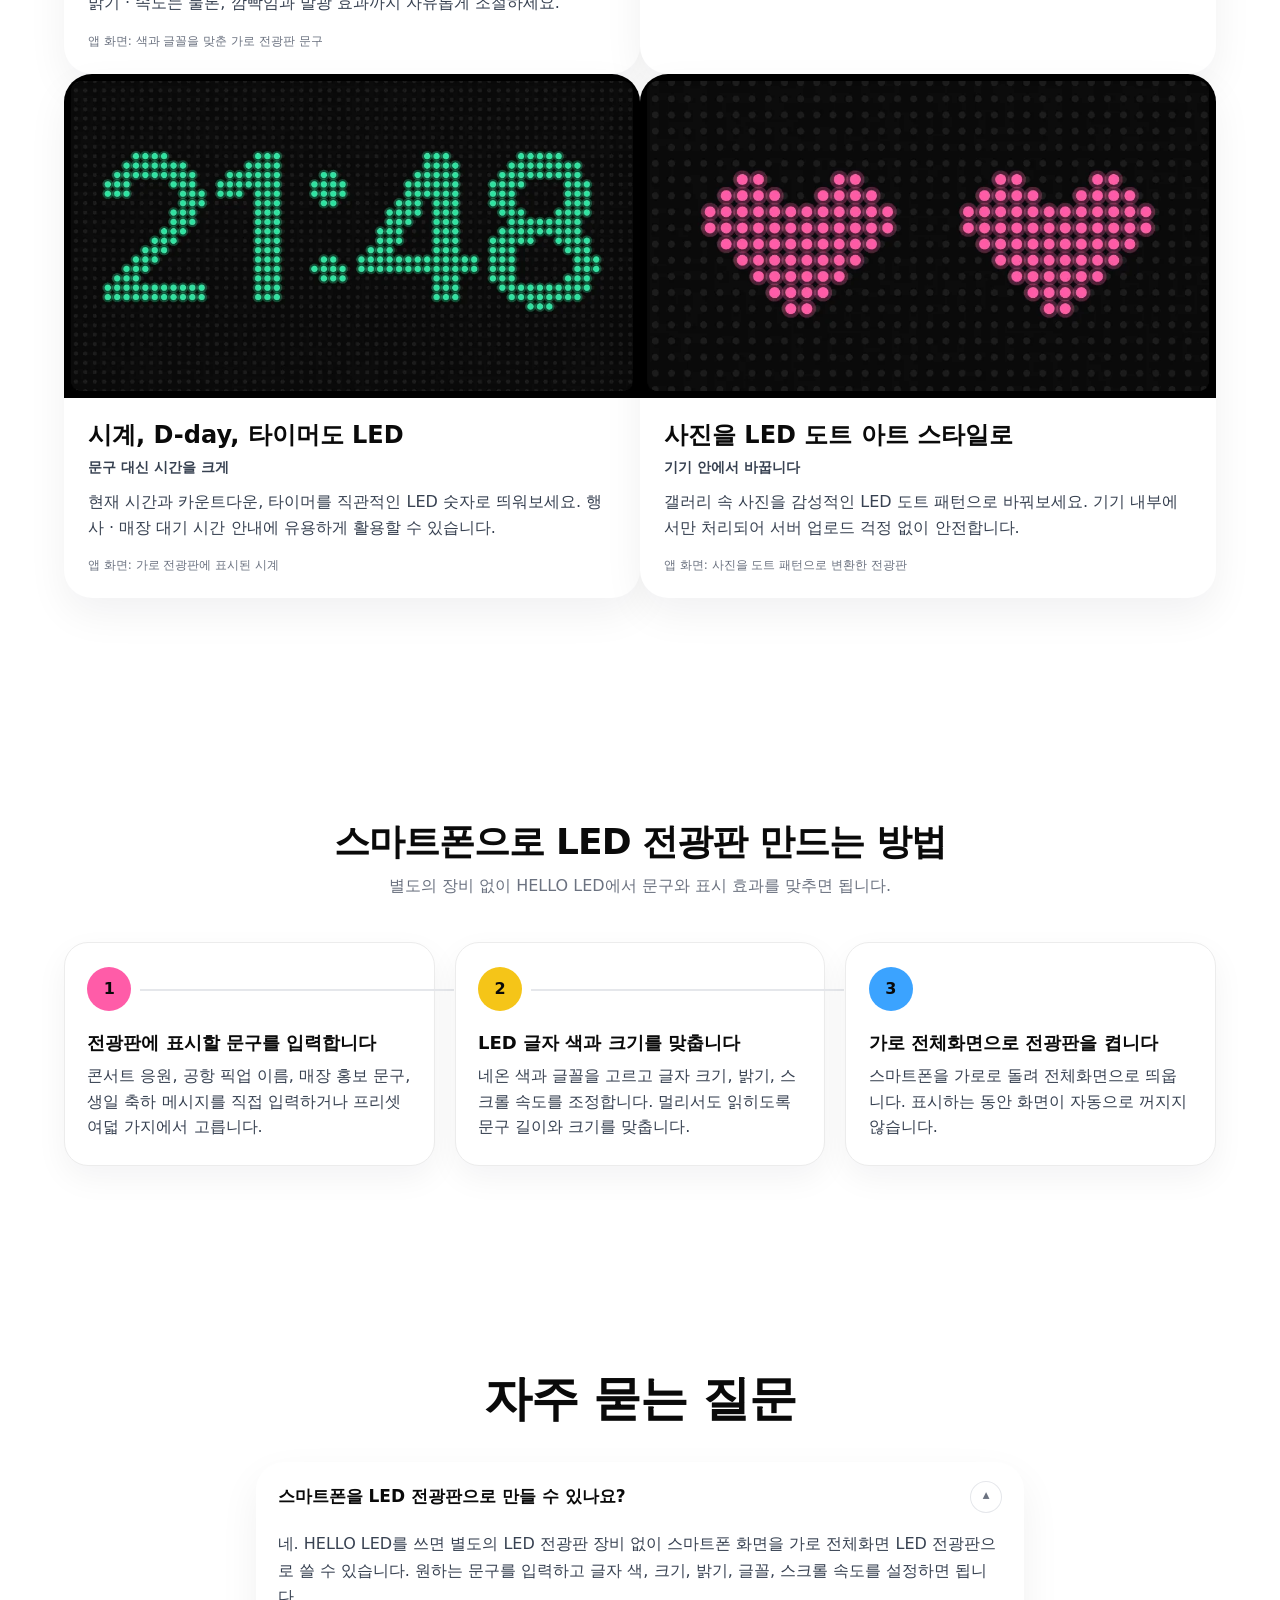
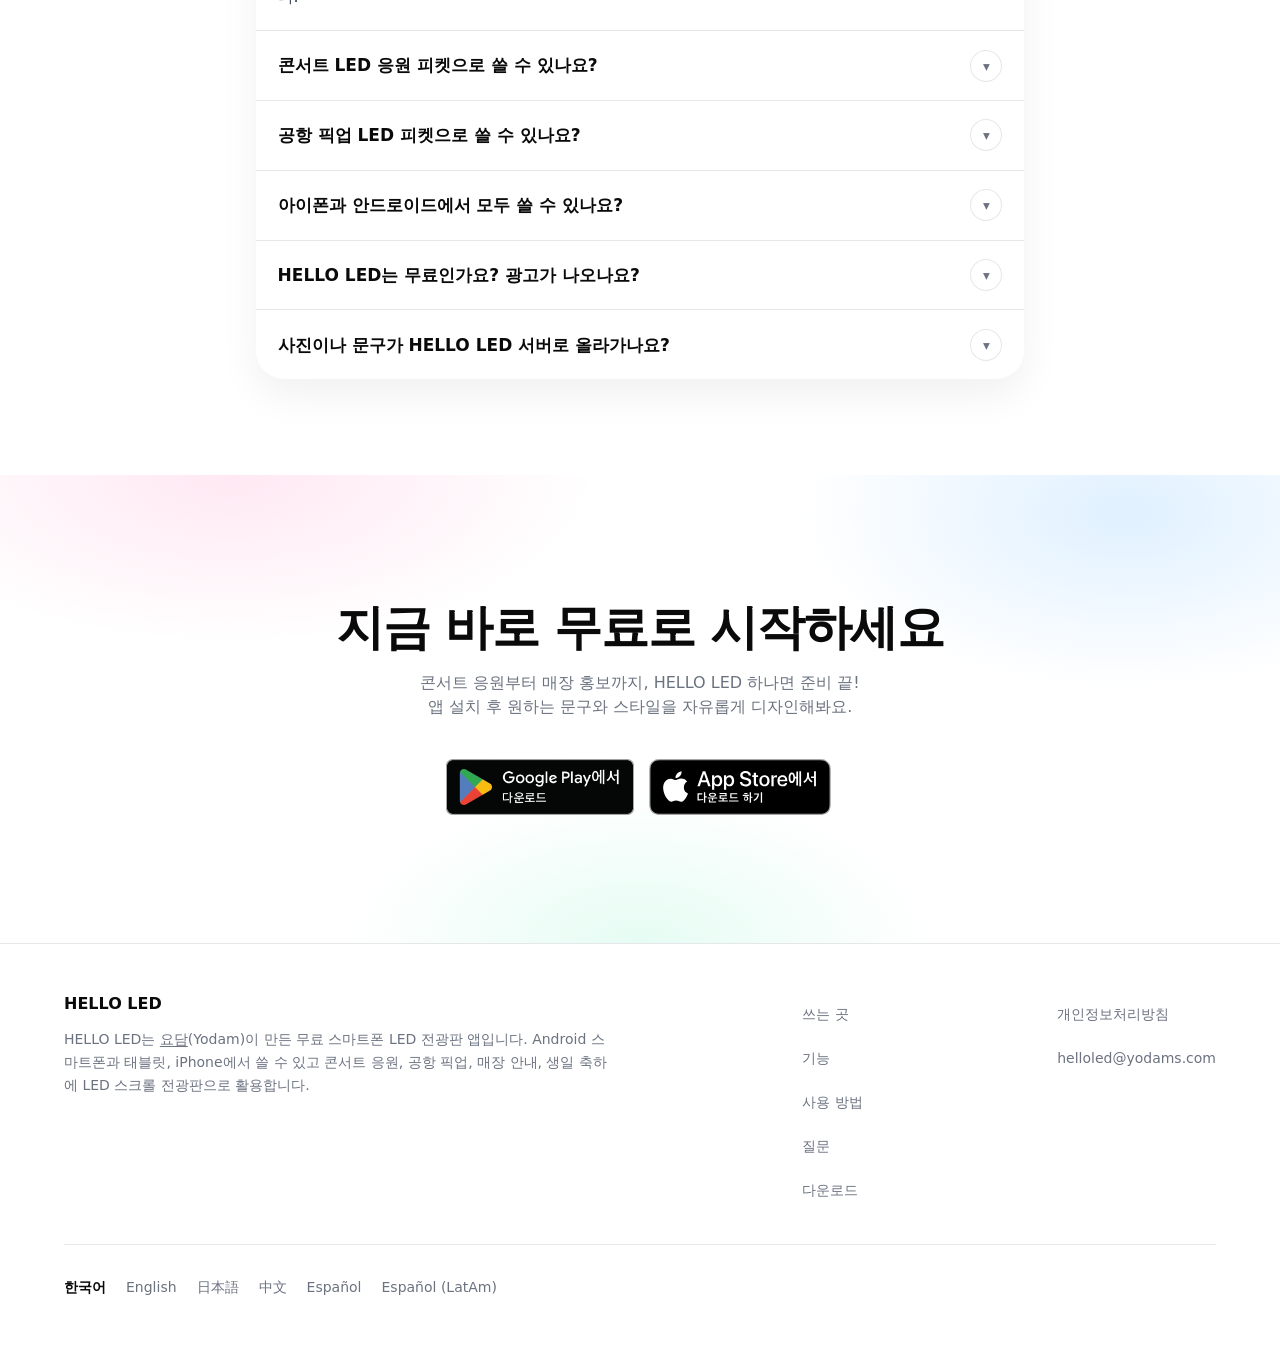
==== commit 93029d5a: "Turn use-case cards into neon LED mocks, restyle the footer, and trim FAQ schema. Co-authored-by: Cu" ====
--- a/index.html
+++ b/index.html
@@ -296,7 +296,7 @@
     }
     @media (min-width: 768px) {
       .how-list { grid-template-columns: repeat(3, 1fr); gap: 1.25rem; }
-      .how-step:not(:last-child)::after {
+      .how-list .how-step:not(:last-child)::after {
         content: "";
         position: absolute;
         top: 2.85rem;
@@ -636,30 +636,6 @@
         },
         {
           "@type": "Question",
-          "name": "스마트폰에서 글자를 흘려서 표시할 수 있나요?",
-          "acceptedAnswer": {
-            "@type": "Answer",
-            "text": "네. 입력한 문구를 LED 스크롤 전광판으로 띄웁니다. 스크롤 속도를 조절하고 글자 색과 크기, 글꼴도 바꿀 수 있습니다."
-          }
-        },
-        {
-          "@type": "Question",
-          "name": "LED 전광판에 시계나 디데이, 타이머를 표시할 수 있나요?",
-          "acceptedAnswer": {
-            "@type": "Answer",
-            "text": "네. 현재 시각과 디데이 카운트다운, 타이머를 큰 LED 숫자로 띄웁니다. 행사 시작 시간이나 남은 시간을 확인하는 디지털 시계로 씁니다."
-          }
-        },
-        {
-          "@type": "Question",
-          "name": "사진을 LED 도트 이미지로 바꿀 수 있나요?",
-          "acceptedAnswer": {
-            "@type": "Answer",
-            "text": "네. 갤러리 사진을 LED 도트 패턴으로 바꿔 전광판에 띄웁니다. 사진 변환은 기기 안에서 처리하고 서버에 올리지 않습니다."
-          }
-        },
-        {
-          "@type": "Question",
           "name": "아이폰과 안드로이드에서 모두 쓸 수 있나요?",
           "acceptedAnswer": {
             "@type": "Answer",
@@ -676,34 +652,10 @@
         },
         {
           "@type": "Question",
-          "name": "LED 문구를 여러 개 저장하거나 순서대로 재생할 수 있나요?",
-          "acceptedAnswer": {
-            "@type": "Answer",
-            "text": "네. 자주 쓰는 문구를 즐겨찾기에 저장하고 최대 8개까지 순서대로 재생합니다. 전광판을 띄우는 동안 화면이 자동으로 꺼지지 않습니다."
-          }
-        },
-        {
-          "@type": "Question",
           "name": "사진이나 문구가 HELLO LED 서버로 올라가나요?",
           "acceptedAnswer": {
             "@type": "Answer",
             "text": "아니요. 갤러리 사진의 LED 도트 변환은 기기 안에서 처리합니다. 문구와 설정도 기기에 저장됩니다. 같은 Wi-Fi에 연결한 HELLO LED 사이의 문구 맞추기도 별도의 외부 서버를 쓰지 않습니다."
-          }
-        },
-        {
-          "@type": "Question",
-          "name": "다른 스마트폰과 LED 문구를 맞출 수 있나요?",
-          "acceptedAnswer": {
-            "@type": "Answer",
-            "text": "네. 같은 Wi-Fi에 연결한 HELLO LED끼리 문구를 맞춥니다. 이 기능도 별도 서버를 쓰지 않습니다."
-          }
-        },
-        {
-          "@type": "Question",
-          "name": "Android 홈 화면 위젯을 지원하나요?",
-          "acceptedAnswer": {
-            "@type": "Answer",
-            "text": "네. Android 홈 화면 위젯에서 저장한 문구를 볼 수 있습니다. 이 위젯은 Android에서만 지원합니다."
           }
         }
       ]
@@ -827,21 +779,45 @@
           <p class="reveal mx-auto mt-5 text-lg leading-relaxed text-muted" data-i18n-html="usesLead">무거운 피켓이나 전광판 장비 없이도 OK.<br>콘서트장부터 공항, 매장 디지털 간판까지 다양한 순간에 바로 활용하세요.</p>
         </div>
         <div class="use-grid">
-          <article class="how-step reveal">
-            <h3 data-i18n="useConcertTitle">아티스트의 시선을 사로잡는 LED 전광판</h3>
-            <p data-i18n="useConcertBody">좋아하는 가수에게 전할 응원 문구를 크게 띄워보세요. 직접 입력은 물론 프리셋 선택, 네온 색상 · 폰트 · 속도 조절까지 한 번에 가능합니다.</p>
+          <article class="use-card reveal">
+            <figure>
+              <div class="use-screen" aria-hidden="true"><span class="use-led use-led-pink">최고야</span></div>
+              <figcaption class="sr-only">예시 화면. 분홍 네온 응원 문구 최고야</figcaption>
+            </figure>
+            <div class="use-copy">
+              <h3 data-i18n="useConcertTitle">아티스트의 시선을 사로잡는 LED 전광판</h3>
+              <p data-i18n="useConcertBody">좋아하는 가수에게 전할 응원 문구를 크게 띄워보세요. 직접 입력은 물론 프리셋 선택, 네온 색상 · 폰트 · 속도 조절까지 한 번에 가능합니다.</p>
+            </div>
           </article>
-          <article class="how-step reveal">
+          <article class="use-card reveal">
+            <figure>
+              <div class="use-screen" aria-hidden="true"><span class="use-led use-led-blue">Welcome</span></div>
+              <figcaption class="sr-only">예시 화면. 파란 네온 공항 픽업 문구 Welcome</figcaption>
+            </figure>
+            <div class="use-copy">
               <h3 data-i18n="useAirportTitle">종이 없이 스마트하게, 공항 픽업 보드</h3>
-            <p data-i18n="useAirportBody">반가운 사람의 이름과 환영 메시지를 휴대폰 화면 가득 띄워보세요. 종이 피켓 대신 깔끔한 디지털 픽업 안내판으로 손님을 맞이할 수 있습니다.</p>
+              <p data-i18n="useAirportBody">반가운 사람의 이름과 환영 메시지를 휴대폰 화면 가득 띄워보세요. 종이 피켓 대신 깔끔한 디지털 픽업 안내판으로 손님을 맞이할 수 있습니다.</p>
+            </div>
           </article>
-          <article class="how-step reveal">
-            <h3 data-i18n="useShopTitle">손님의 눈길을 끄는 매장 LED 전광판</h3>
-            <p data-i18n="useShopBody">할인 행사, 영업시간, 주문/픽업 번호를 스마트폰으로 안내하세요. OPEN, SALE 등 돋보여야 할 홍보 문구를 LED 스크롤로 전달할 수 있습니다.</p>
+          <article class="use-card reveal">
+            <figure>
+              <div class="use-screen" aria-hidden="true"><span class="use-led use-led-yellow">SALE</span></div>
+              <figcaption class="sr-only">예시 화면. 노란 네온 매장 문구 SALE</figcaption>
+            </figure>
+            <div class="use-copy">
+              <h3 data-i18n="useShopTitle">손님의 눈길을 끄는 매장 LED 전광판</h3>
+              <p data-i18n="useShopBody">할인 행사, 영업시간, 주문/픽업 번호를 스마트폰으로 안내하세요. OPEN, SALE 등 돋보여야 할 홍보 문구를 LED 스크롤로 전달할 수 있습니다.</p>
+            </div>
           </article>
-          <article class="how-step reveal">
-            <h3 data-i18n="usePartyTitle">특별한 날을 빛내는 맞춤형 메시지</h3>
-            <p data-i18n="usePartyBody">생일 축하, 고백, 시험 응원, 환영의 마음을 띄워보세요. 생일·응원·사랑·감사 등 8가지 프리셋으로 필요한 순간 바로 완성할 수 있습니다.</p>
+          <article class="use-card reveal">
+            <figure>
+              <div class="use-screen" aria-hidden="true"><span class="use-led use-led-green">생일 축하해</span></div>
+              <figcaption class="sr-only">예시 화면. 초록 네온 생일 문구 생일 축하해</figcaption>
+            </figure>
+            <div class="use-copy">
+              <h3 data-i18n="usePartyTitle">특별한 날을 빛내는 맞춤형 메시지</h3>
+              <p data-i18n="usePartyBody">생일 축하, 고백, 시험 응원, 환영의 마음을 띄워보세요. 생일·응원·사랑·감사 등 8가지 프리셋으로 필요한 순간 바로 완성할 수 있습니다.</p>
+            </div>
           </article>
         </div>
       </div>
@@ -975,7 +951,7 @@
 
     <section id="qa" class="px-5 py-16 sm:py-24" aria-labelledby="qa-title">
       <div class="mx-auto max-w-3xl">
-        <h2 id="qa-title" class="reveal text-center text-3xl font-extrabold tracking-tight sm:text-5xl" data-i18n-html="faqTitle"><span lang="en">HELLO LED</span> 자주 묻는 질문</h2>
+        <h2 id="qa-title" class="reveal text-center text-3xl font-extrabold tracking-tight sm:text-5xl" data-i18n="faqTitle">자주 묻는 질문</h2>
         <div class="faq-list">
           <details class="reveal" open>
             <summary class="flex cursor-pointer items-center justify-between gap-4 text-left focus-visible:outline focus-visible:outline-2 focus-visible:outline-offset-2 focus-visible:outline-gray-700">
@@ -1000,27 +976,6 @@
           </details>
           <details class="reveal">
             <summary class="flex cursor-pointer items-center justify-between gap-4 text-left focus-visible:outline focus-visible:outline-2 focus-visible:outline-offset-2 focus-visible:outline-gray-700">
-              <h3 data-i18n="faq4q">스마트폰에서 글자를 흘려서 표시할 수 있나요?</h3>
-              <span class="faq-chevron shrink-0 text-muted transition-transform" aria-hidden="true">▾</span>
-            </summary>
-            <p class="text-muted" data-i18n="faq4a">네. 입력한 문구를 LED 스크롤 전광판으로 띄웁니다. 스크롤 속도를 조절하고 글자 색과 크기, 글꼴도 바꿀 수 있습니다.</p>
-          </details>
-          <details class="reveal">
-            <summary class="flex cursor-pointer items-center justify-between gap-4 text-left focus-visible:outline focus-visible:outline-2 focus-visible:outline-offset-2 focus-visible:outline-gray-700">
-              <h3 data-i18n="faq5q">LED 전광판에 시계나 디데이, 타이머를 표시할 수 있나요?</h3>
-              <span class="faq-chevron shrink-0 text-muted transition-transform" aria-hidden="true">▾</span>
-            </summary>
-            <p class="text-muted" data-i18n="faq5a">네. 현재 시각과 디데이 카운트다운, 타이머를 큰 LED 숫자로 띄웁니다. 행사 시작 시간이나 남은 시간을 확인하는 디지털 시계로 씁니다.</p>
-          </details>
-          <details class="reveal">
-            <summary class="flex cursor-pointer items-center justify-between gap-4 text-left focus-visible:outline focus-visible:outline-2 focus-visible:outline-offset-2 focus-visible:outline-gray-700">
-              <h3 data-i18n="faq6q">사진을 LED 도트 이미지로 바꿀 수 있나요?</h3>
-              <span class="faq-chevron shrink-0 text-muted transition-transform" aria-hidden="true">▾</span>
-            </summary>
-            <p class="text-muted" data-i18n="faq6a">네. 갤러리 사진을 LED 도트 패턴으로 바꿔 전광판에 띄웁니다. 사진 변환은 기기 안에서 처리하고 서버에 올리지 않습니다.</p>
-          </details>
-          <details class="reveal">
-            <summary class="flex cursor-pointer items-center justify-between gap-4 text-left focus-visible:outline focus-visible:outline-2 focus-visible:outline-offset-2 focus-visible:outline-gray-700">
               <h3 data-i18n="faq7q">아이폰과 안드로이드에서 모두 쓸 수 있나요?</h3>
               <span class="faq-chevron shrink-0 text-muted transition-transform" aria-hidden="true">▾</span>
             </summary>
@@ -1035,32 +990,11 @@
           </details>
           <details class="reveal">
             <summary class="flex cursor-pointer items-center justify-between gap-4 text-left focus-visible:outline focus-visible:outline-2 focus-visible:outline-offset-2 focus-visible:outline-gray-700">
-              <h3 data-i18n="faq9q">LED 문구를 여러 개 저장하거나 순서대로 재생할 수 있나요?</h3>
-              <span class="faq-chevron shrink-0 text-muted transition-transform" aria-hidden="true">▾</span>
-            </summary>
-            <p class="text-muted" data-i18n="faq9a">네. 자주 쓰는 문구를 즐겨찾기에 저장하고 최대 8개까지 순서대로 재생합니다. 전광판을 띄우는 동안 화면이 자동으로 꺼지지 않습니다.</p>
-          </details>
-          <details class="reveal">
-            <summary class="flex cursor-pointer items-center justify-between gap-4 text-left focus-visible:outline focus-visible:outline-2 focus-visible:outline-offset-2 focus-visible:outline-gray-700">
               <h3 data-i18n-html="faq10q">사진이나 문구가 <span lang="en">HELLO LED</span> 서버로 올라가나요?</h3>
               <span class="faq-chevron shrink-0 text-muted transition-transform" aria-hidden="true">▾</span>
             </summary>
             <p class="text-muted" data-i18n="faq10a">아니요. 갤러리 사진의 LED 도트 변환은 기기 안에서 처리합니다. 문구와 설정도 기기에 저장됩니다. 같은 Wi-Fi에 연결한 HELLO LED 사이의 문구 맞추기도 별도의 외부 서버를 쓰지 않습니다.</p>
           </details>
-          <details class="reveal">
-            <summary class="flex cursor-pointer items-center justify-between gap-4 text-left focus-visible:outline focus-visible:outline-2 focus-visible:outline-offset-2 focus-visible:outline-gray-700">
-              <h3 data-i18n="faq11q">다른 스마트폰과 LED 문구를 맞출 수 있나요?</h3>
-              <span class="faq-chevron shrink-0 text-muted transition-transform" aria-hidden="true">▾</span>
-            </summary>
-            <p class="text-muted" data-i18n-html="faq11a">네. 같은 Wi-Fi에 연결한 <span lang="en">HELLO LED</span>끼리 문구를 맞춥니다. 이 기능도 별도 서버를 쓰지 않습니다.</p>
-          </details>
-        <details class="reveal">
-            <summary class="flex cursor-pointer items-center justify-between gap-4 text-left focus-visible:outline focus-visible:outline-2 focus-visible:outline-offset-2 focus-visible:outline-gray-700">
-              <h3 data-i18n="faq12q">Android 홈 화면 위젯을 지원하나요?</h3>
-              <span class="faq-chevron shrink-0 text-muted transition-transform" aria-hidden="true">▾</span>
-            </summary>
-            <p class="text-muted" data-i18n="faq12a">네. Android 홈 화면 위젯에서 저장한 문구를 볼 수 있습니다. 이 위젯은 Android에서만 지원합니다.</p>
-          </details>
         </div>
       </div>
     </section>
@@ -1068,7 +1002,7 @@
     <section id="download" class="hero-wash relative overflow-hidden px-5 py-24 sm:py-32" aria-labelledby="cta-title">
       <div class="relative mx-auto max-w-3xl text-center">
         <h2 id="cta-title" class="reveal text-3xl font-extrabold tracking-tight sm:text-5xl" data-i18n="ctaTitle">지금 바로 무료로 시작하세요</h2>
-        <p class="reveal mx-auto mt-5 max-w-xl text-muted" data-i18n-html="ctaBody">콘서트 응원부터 매장 홍보까지, <span lang="en">HELLO LED</span> 하나면 준비 끝! 앱 설치 후 원하는 문구와 스타일을 자유롭게 디자인해봐요.</p>
+        <p class="reveal mx-auto mt-5 max-w-xl text-muted" data-i18n-html="ctaBody">콘서트 응원부터 매장 홍보까지, <span lang="en">HELLO LED</span> 하나면 준비 끝!<br>앱 설치 후 원하는 문구와 스타일을 자유롭게 디자인해봐요.</p>
         <div class="reveal mt-10 flex flex-wrap items-center justify-center gap-3">
           <a class="inline-flex focus-visible:outline focus-visible:outline-2 focus-visible:outline-offset-2 focus-visible:outline-gray-700" href="https://play.google.com/store/apps/details?id=com.yodam.helloled" target="_blank" rel="noopener noreferrer" aria-label="Google Play에서 다운로드, 새 창" data-i18n-aria="playAlt">
             <picture>
@@ -1104,25 +1038,25 @@
     </section>
   </main>
 
-  <footer class="border-t border-line px-5 pb-10 pt-10">
-    <div class="mx-auto flex max-w-6xl flex-col gap-4 text-sm text-muted sm:flex-row sm:items-start sm:justify-between">
-      <div>
-        <p class="font-bold text-ink" lang="en">HELLO LED</p>
-        <p class="mt-2" data-i18n-html="publisherLine"><span lang="en">HELLO LED</span>는 <a href="https://yodams.com/" lang="ko">요담</a>(Yodam)이 만든 무료 스마트폰 LED 전광판 앱입니다. Android 스마트폰과 태블릿, iPhone에서 쓸 수 있고 콘서트 응원, 공항 픽업, 매장 안내, 생일 축하에 LED 스크롤 전광판으로 활용합니다.</p>
+  <footer class="site-footer border-t border-line text-sm text-muted">
+    <div class="site-footer-grid">
+      <div class="site-footer-brand">
+        <p class="text-base font-bold text-ink" lang="en">HELLO LED</p>
+        <p class="mt-3 leading-relaxed" data-i18n-html="publisherLine"><span lang="en">HELLO LED</span>는 <a href="https://yodams.com/" lang="ko">요담</a>(Yodam)이 만든 무료 스마트폰 LED 전광판 앱입니다. Android 스마트폰과 태블릿, iPhone에서 쓸 수 있고 콘서트 응원, 공항 픽업, 매장 안내, 생일 축하에 LED 스크롤 전광판으로 활용합니다.</p>
       </div>
-      <div class="flex flex-wrap gap-4">
+      <nav class="site-footer-links" aria-label="이 페이지" data-i18n-aria="navSections">
+        <a class="inline-flex min-h-11 items-center hover:text-ink focus-visible:outline focus-visible:outline-2 focus-visible:outline-offset-2 focus-visible:outline-gray-700" href="#uses" data-i18n="navUses">쓰는 곳</a>
+        <a class="inline-flex min-h-11 items-center hover:text-ink focus-visible:outline focus-visible:outline-2 focus-visible:outline-offset-2 focus-visible:outline-gray-700" href="#features" data-i18n="navFeatures">기능</a>
+        <a class="inline-flex min-h-11 items-center hover:text-ink focus-visible:outline focus-visible:outline-2 focus-visible:outline-offset-2 focus-visible:outline-gray-700" href="#how" data-i18n="navHow">사용 방법</a>
+        <a class="inline-flex min-h-11 items-center hover:text-ink focus-visible:outline focus-visible:outline-2 focus-visible:outline-offset-2 focus-visible:outline-gray-700" href="#qa" data-i18n="navFaq">질문</a>
+        <a class="inline-flex min-h-11 items-center hover:text-ink focus-visible:outline focus-visible:outline-2 focus-visible:outline-offset-2 focus-visible:outline-gray-700" href="#download" data-i18n="download">다운로드</a>
+      </nav>
+      <div class="site-footer-links">
         <a class="inline-flex min-h-11 items-center hover:text-ink focus-visible:outline focus-visible:outline-2 focus-visible:outline-offset-2 focus-visible:outline-gray-700" href="/privacy.html" data-privacy-link data-i18n="privacyLink">개인정보처리방침</a>
         <a class="inline-flex min-h-11 items-center hover:text-ink focus-visible:outline focus-visible:outline-2 focus-visible:outline-offset-2 focus-visible:outline-gray-700" href="mailto:helloled@yodams.com">helloled@yodams.com</a>
       </div>
     </div>
-    <nav class="mx-auto mt-6 flex max-w-6xl flex-wrap gap-x-4 text-sm" aria-label="이 페이지" data-i18n-aria="navSections">
-      <a class="inline-flex min-h-11 items-center hover:text-ink focus-visible:outline focus-visible:outline-2 focus-visible:outline-offset-2 focus-visible:outline-gray-700" href="#uses" data-i18n="navUses">쓰는 곳</a>
-      <a class="inline-flex min-h-11 items-center hover:text-ink focus-visible:outline focus-visible:outline-2 focus-visible:outline-offset-2 focus-visible:outline-gray-700" href="#features" data-i18n="navFeatures">기능</a>
-      <a class="inline-flex min-h-11 items-center hover:text-ink focus-visible:outline focus-visible:outline-2 focus-visible:outline-offset-2 focus-visible:outline-gray-700" href="#how" data-i18n="navHow">사용 방법</a>
-      <a class="inline-flex min-h-11 items-center hover:text-ink focus-visible:outline focus-visible:outline-2 focus-visible:outline-offset-2 focus-visible:outline-gray-700" href="#qa" data-i18n="navFaq">질문</a>
-      <a class="inline-flex min-h-11 items-center hover:text-ink focus-visible:outline focus-visible:outline-2 focus-visible:outline-offset-2 focus-visible:outline-gray-700" href="#download" data-i18n="download">다운로드</a>
-    </nav>
-    <nav class="mx-auto mt-6 flex max-w-6xl flex-wrap gap-4 text-sm text-muted" aria-label="언어" data-i18n-aria="langLinksLabel">
+    <nav class="site-footer-langs" aria-label="언어" data-i18n-aria="langLinksLabel">
       <a class="inline-flex min-h-11 items-center font-semibold text-ink" data-lang="ko" href="https://helloled.yodams.com/" aria-current="page">한국어</a>
       <a class="inline-flex min-h-11 items-center hover:text-ink focus-visible:outline focus-visible:outline-2 focus-visible:outline-offset-2 focus-visible:outline-gray-700" data-lang="en" href="https://helloled.yodams.com/en/">English</a>
       <a class="inline-flex min-h-11 items-center hover:text-ink focus-visible:outline focus-visible:outline-2 focus-visible:outline-offset-2 focus-visible:outline-gray-700" data-lang="ja" href="https://helloled.yodams.com/ja/">日本語</a>
--- a/styles.css
+++ b/styles.css
@@ -1 +1,16 @@
-*,:after,:before{--tw-border-spacing-x:0;--tw-border-spacing-y:0;--tw-translate-x:0;--tw-translate-y:0;--tw-rotate:0;--tw-skew-x:0;--tw-skew-y:0;--tw-scale-x:1;--tw-scale-y:1;--tw-pan-x: ;--tw-pan-y: ;--tw-pinch-zoom: ;--tw-scroll-snap-strictness:proximity;--tw-gradient-from-position: ;--tw-gradient-via-position: ;--tw-gradient-to-position: ;--tw-ordinal: ;--tw-slashed-zero: ;--tw-numeric-figure: ;--tw-numeric-spacing: ;--tw-numeric-fraction: ;--tw-ring-inset: ;--tw-ring-offset-width:0px;--tw-ring-offset-color:#fff;--tw-ring-color:rgba(59,130,246,.5);--tw-ring-offset-shadow:0 0 #0000;--tw-ring-shadow:0 0 #0000;--tw-shadow:0 0 #0000;--tw-shadow-colored:0 0 #0000;--tw-blur: ;--tw-brightness: ;--tw-contrast: ;--tw-grayscale: ;--tw-hue-rotate: ;--tw-invert: ;--tw-saturate: ;--tw-sepia: ;--tw-drop-shadow: ;--tw-backdrop-blur: ;--tw-backdrop-brightness: ;--tw-backdrop-contrast: ;--tw-backdrop-grayscale: ;--tw-backdrop-hue-rotate: ;--tw-backdrop-invert: ;--tw-backdrop-opacity: ;--tw-backdrop-saturate: ;--tw-backdrop-sepia: ;--tw-contain-size: ;--tw-contain-layout: ;--tw-contain-paint: ;--tw-contain-style: }::backdrop{--tw-border-spacing-x:0;--tw-border-spacing-y:0;--tw-translate-x:0;--tw-translate-y:0;--tw-rotate:0;--tw-skew-x:0;--tw-skew-y:0;--tw-scale-x:1;--tw-scale-y:1;--tw-pan-x: ;--tw-pan-y: ;--tw-pinch-zoom: ;--tw-scroll-snap-strictness:proximity;--tw-gradient-from-position: ;--tw-gradient-via-position: ;--tw-gradient-to-position: ;--tw-ordinal: ;--tw-slashed-zero: ;--tw-numeric-figure: ;--tw-numeric-spacing: ;--tw-numeric-fraction: ;--tw-ring-inset: ;--tw-ring-offset-width:0px;--tw-ring-offset-color:#fff;--tw-ring-color:rgba(59,130,246,.5);--tw-ring-offset-shadow:0 0 #0000;--tw-ring-shadow:0 0 #0000;--tw-shadow:0 0 #0000;--tw-shadow-colored:0 0 #0000;--tw-blur: ;--tw-brightness: ;--tw-contrast: ;--tw-grayscale: ;--tw-hue-rotate: ;--tw-invert: ;--tw-saturate: ;--tw-sepia: ;--tw-drop-shadow: ;--tw-backdrop-blur: ;--tw-backdrop-brightness: ;--tw-backdrop-contrast: ;--tw-backdrop-grayscale: ;--tw-backdrop-hue-rotate: ;--tw-backdrop-invert: ;--tw-backdrop-opacity: ;--tw-backdrop-saturate: ;--tw-backdrop-sepia: ;--tw-contain-size: ;--tw-contain-layout: ;--tw-contain-paint: ;--tw-contain-style: }/*! tailwindcss v3.4.17 | MIT License | https://tailwindcss.com*/*,:after,:before{box-sizing:border-box;border:0 solid #e5e7eb}:after,:before{--tw-content:""}:host,html{line-height:1.5;-webkit-text-size-adjust:100%;-moz-tab-size:4;-o-tab-size:4;tab-size:4;font-family:Apple SD Gothic Neo,Malgun Gothic,Noto Sans KR,system-ui,sans-serif;font-feature-settings:normal;font-variation-settings:normal;-webkit-tap-highlight-color:transparent}body{margin:0;line-height:inherit}hr{height:0;color:inherit;border-top-width:1px}abbr:where([title]){-webkit-text-decoration:underline dotted;text-decoration:underline dotted}h1,h2,h3,h4,h5,h6{font-size:inherit;font-weight:inherit}a{color:inherit;text-decoration:inherit}b,strong{font-weight:bolder}code,kbd,pre,samp{font-family:ui-monospace,SFMono-Regular,Menlo,Monaco,Consolas,Liberation Mono,Courier New,monospace;font-feature-settings:normal;font-variation-settings:normal;font-size:1em}small{font-size:80%}sub,sup{font-size:75%;line-height:0;position:relative;vertical-align:baseline}sub{bottom:-.25em}sup{top:-.5em}table{text-indent:0;border-color:inherit;border-collapse:collapse}button,input,optgroup,select,textarea{font-family:inherit;font-feature-settings:inherit;font-variation-settings:inherit;font-size:100%;font-weight:inherit;line-height:inherit;letter-spacing:inherit;color:inherit;margin:0;padding:0}button,select{text-transform:none}button,input:where([type=button]),input:where([type=reset]),input:where([type=submit]){-webkit-appearance:button;background-color:transparent;background-image:none}:-moz-focusring{outline:auto}:-moz-ui-invalid{box-shadow:none}progress{vertical-align:baseline}::-webkit-inner-spin-button,::-webkit-outer-spin-button{height:auto}[type=search]{-webkit-appearance:textfield;outline-offset:-2px}::-webkit-search-decoration{-webkit-appearance:none}::-webkit-file-upload-button{-webkit-appearance:button;font:inherit}summary{display:list-item}blockquote,dd,dl,figure,h1,h2,h3,h4,h5,h6,hr,p,pre{margin:0}fieldset{margin:0}fieldset,legend{padding:0}menu,ol,ul{list-style:none;margin:0;padding:0}dialog{padding:0}textarea{resize:vertical}input::-moz-placeholder,textarea::-moz-placeholder{opacity:1;color:#9ca3af}input::placeholder,textarea::placeholder{opacity:1;color:#9ca3af}[role=button],button{cursor:pointer}:disabled{cursor:default}audio,canvas,embed,iframe,img,object,svg,video{display:block;vertical-align:middle}img,video{max-width:100%;height:auto}[hidden]:where(:not([hidden=until-found])){display:none}.sr-only{position:absolute;width:1px;height:1px;padding:0;margin:-1px;overflow:hidden;clip:rect(0,0,0,0);white-space:nowrap;border-width:0}.visible{visibility:visible}.absolute{position:absolute}.relative{position:relative}.sticky{position:sticky}.inset-0{inset:0}.left-2{left:.5rem}.top-0{top:0}.top-1\/2{top:50%}.z-10{z-index:10}.z-50{z-index:50}.mx-auto{margin-left:auto;margin-right:auto}.mb-2{margin-bottom:.5rem}.mb-4{margin-bottom:1rem}.mt-10{margin-top:2.5rem}.mt-14{margin-top:3.5rem}.mt-2{margin-top:.5rem}.mt-3{margin-top:.75rem}.mt-4{margin-top:1rem}.mt-5{margin-top:1.25rem}.mt-6{margin-top:1.5rem}.mt-8{margin-top:2rem}.block{display:block}.flex{display:flex}.inline-flex{display:inline-flex}.grid{display:grid}.hidden{display:none}.h-10{height:2.5rem}.h-14{height:3.5rem}.h-16{height:4rem}.h-2{height:.5rem}.h-8{height:2rem}.min-h-11{min-height:2.75rem}.min-h-14{min-height:3.5rem}.w-1\.5{width:.375rem}.w-10{width:2.5rem}.w-2{width:.5rem}.w-8{width:2rem}.w-auto{width:auto}.w-full{width:100%}.max-w-2xl{max-width:42rem}.max-w-3xl{max-width:48rem}.max-w-6xl{max-width:72rem}.max-w-\[720px\]{max-width:720px}.max-w-xl{max-width:36rem}.shrink-0{flex-shrink:0}.-translate-y-1\/2{--tw-translate-y:-50%}.-translate-y-1\/2,.transform{transform:translate(var(--tw-translate-x),var(--tw-translate-y)) rotate(var(--tw-rotate)) skewX(var(--tw-skew-x)) skewY(var(--tw-skew-y)) scaleX(var(--tw-scale-x)) scaleY(var(--tw-scale-y))}.cursor-pointer{cursor:pointer}.flex-col{flex-direction:column}.flex-wrap{flex-wrap:wrap}.items-center{align-items:center}.justify-center{justify-content:center}.justify-between{justify-content:space-between}.gap-0\.5{gap:.125rem}.gap-1{gap:.25rem}.gap-16{gap:4rem}.gap-2{gap:.5rem}.gap-2\.5{gap:.625rem}.gap-3{gap:.75rem}.gap-4{gap:1rem}.gap-x-4{-moz-column-gap:1rem;column-gap:1rem}.divide-y>:not([hidden])~:not([hidden]){--tw-divide-y-reverse:0;border-top-width:calc(1px*(1 - var(--tw-divide-y-reverse)));border-bottom-width:calc(1px*var(--tw-divide-y-reverse))}.divide-line>:not([hidden])~:not([hidden]){--tw-divide-opacity:1;border-color:rgb(229 231 235/var(--tw-divide-opacity,1))}.overflow-hidden{overflow:hidden}.whitespace-nowrap{white-space:nowrap}.rounded-2xl{border-radius:1rem}.rounded-3xl{border-radius:1.5rem}.rounded-\[1\.35rem\]{border-radius:1.35rem}.rounded-\[1\.75rem\]{border-radius:1.75rem}.rounded-\[1\.85rem\]{border-radius:1.85rem}.rounded-full{border-radius:9999px}.border{border-width:1px}.border-y{border-top-width:1px}.border-b,.border-y{border-bottom-width:1px}.border-t{border-top-width:1px}.border-line{--tw-border-opacity:1;border-color:rgb(229 231 235/var(--tw-border-opacity,1))}.border-line\/80{border-color:rgba(229,231,235,.8)}.bg-\[\#050505\]{--tw-bg-opacity:1;background-color:rgb(5 5 5/var(--tw-bg-opacity,1))}.bg-\[\#3BA3FF\]{--tw-bg-opacity:1;background-color:rgb(59 163 255/var(--tw-bg-opacity,1))}.bg-\[\#F5C518\]{--tw-bg-opacity:1;background-color:rgb(245 197 24/var(--tw-bg-opacity,1))}.bg-\[\#FF5CA8\]{--tw-bg-opacity:1;background-color:rgb(255 92 168/var(--tw-bg-opacity,1))}.bg-black{--tw-bg-opacity:1;background-color:rgb(0 0 0/var(--tw-bg-opacity,1))}.bg-neonBlue{--tw-bg-opacity:1;background-color:rgb(59 163 255/var(--tw-bg-opacity,1))}.bg-neonGreen{--tw-bg-opacity:1;background-color:rgb(46 229 157/var(--tw-bg-opacity,1))}.bg-neonPink{--tw-bg-opacity:1;background-color:rgb(255 92 168/var(--tw-bg-opacity,1))}.bg-neonRed{--tw-bg-opacity:1;background-color:rgb(255 59 74/var(--tw-bg-opacity,1))}.bg-neonYellow{--tw-bg-opacity:1;background-color:rgb(245 197 24/var(--tw-bg-opacity,1))}.bg-neutral-950{--tw-bg-opacity:1;background-color:rgb(10 10 10/var(--tw-bg-opacity,1))}.bg-soft{--tw-bg-opacity:1;background-color:rgb(244 244 245/var(--tw-bg-opacity,1))}.bg-white{--tw-bg-opacity:1;background-color:rgb(255 255 255/var(--tw-bg-opacity,1))}.bg-white\/80{background-color:hsla(0,0%,100%,.8)}.p-2\.5{padding:.625rem}.p-6{padding:1.5rem}.px-1{padding-left:.25rem;padding-right:.25rem}.px-3{padding-left:.75rem;padding-right:.75rem}.px-4{padding-left:1rem;padding-right:1rem}.px-5{padding-left:1.25rem;padding-right:1.25rem}.px-6{padding-left:1.5rem;padding-right:1.5rem}.py-16{padding-top:4rem;padding-bottom:4rem}.py-2\.5{padding-top:.625rem;padding-bottom:.625rem}.py-20{padding-top:5rem;padding-bottom:5rem}.py-24{padding-top:6rem;padding-bottom:6rem}.py-3\.5{padding-top:.875rem;padding-bottom:.875rem}.py-4{padding-top:1rem;padding-bottom:1rem}.pb-10{padding-bottom:2.5rem}.pb-12{padding-bottom:3rem}.pb-5{padding-bottom:1.25rem}.pt-10{padding-top:2.5rem}.pt-12{padding-top:3rem}.text-left{text-align:left}.text-center{text-align:center}.text-3xl{font-size:1.875rem;line-height:2.25rem}.text-\[clamp\(2\.15rem\2c 5\.4vw\2c 3\.75rem\)\]{font-size:clamp(2.15rem,5.4vw,3.75rem)}.text-base{font-size:1rem;line-height:1.5rem}.text-lg{font-size:1.125rem;line-height:1.75rem}.text-sm{font-size:.875rem;line-height:1.25rem}.text-xl{font-size:1.25rem;line-height:1.75rem}.text-xs{font-size:.75rem;line-height:1rem}.font-bold{font-weight:700}.font-extrabold{font-weight:800}.font-medium{font-weight:500}.font-semibold{font-weight:600}.leading-\[1\.18\]{line-height:1.18}.leading-relaxed{line-height:1.625}.tracking-\[-0\.035em\]{letter-spacing:-.035em}.tracking-tight{letter-spacing:-.025em}.tracking-wide{letter-spacing:.025em}.text-ink{--tw-text-opacity:1;color:rgb(10 10 10/var(--tw-text-opacity,1))}.text-ink\/70{color:hsla(0,0%,4%,.7)}.text-muted{--tw-text-opacity:1;color:rgb(107 114 128/var(--tw-text-opacity,1))}.underline{text-decoration-line:underline}.antialiased{-webkit-font-smoothing:antialiased;-moz-osx-font-smoothing:grayscale}.shadow-sm{--tw-shadow:0 1px 2px 0 rgba(0,0,0,.05);--tw-shadow-colored:0 1px 2px 0 var(--tw-shadow-color);box-shadow:var(--tw-ring-offset-shadow,0 0 #0000),var(--tw-ring-shadow,0 0 #0000),var(--tw-shadow)}.outline{outline-style:solid}.backdrop-blur-md{--tw-backdrop-blur:blur(12px);-webkit-backdrop-filter:var(--tw-backdrop-blur) var(--tw-backdrop-brightness) var(--tw-backdrop-contrast) var(--tw-backdrop-grayscale) var(--tw-backdrop-hue-rotate) var(--tw-backdrop-invert) var(--tw-backdrop-opacity) var(--tw-backdrop-saturate) var(--tw-backdrop-sepia);backdrop-filter:var(--tw-backdrop-blur) var(--tw-backdrop-brightness) var(--tw-backdrop-contrast) var(--tw-backdrop-grayscale) var(--tw-backdrop-hue-rotate) var(--tw-backdrop-invert) var(--tw-backdrop-opacity) var(--tw-backdrop-saturate) var(--tw-backdrop-sepia)}.transition{transition-property:color,background-color,border-color,text-decoration-color,fill,stroke,opacity,box-shadow,transform,filter,-webkit-backdrop-filter;transition-property:color,background-color,border-color,text-decoration-color,fill,stroke,opacity,box-shadow,transform,filter,backdrop-filter;transition-property:color,background-color,border-color,text-decoration-color,fill,stroke,opacity,box-shadow,transform,filter,backdrop-filter,-webkit-backdrop-filter;transition-timing-function:cubic-bezier(.4,0,.2,1);transition-duration:.15s}.transition-transform{transition-property:transform;transition-timing-function:cubic-bezier(.4,0,.2,1);transition-duration:.15s}.duration-200{transition-duration:.2s}.ease-in-out{transition-timing-function:cubic-bezier(.4,0,.2,1)}.placeholder\:text-neutral-400::-moz-placeholder{--tw-text-opacity:1;color:rgb(163 163 163/var(--tw-text-opacity,1))}.placeholder\:text-neutral-400::placeholder{--tw-text-opacity:1;color:rgb(163 163 163/var(--tw-text-opacity,1))}.hover\:-translate-y-1:hover{--tw-translate-y:-0.25rem;transform:translate(var(--tw-translate-x),var(--tw-translate-y)) rotate(var(--tw-rotate)) skewX(var(--tw-skew-x)) skewY(var(--tw-skew-y)) scaleX(var(--tw-scale-x)) scaleY(var(--tw-scale-y))}.hover\:text-ink:hover{--tw-text-opacity:1;color:rgb(10 10 10/var(--tw-text-opacity,1))}.hover\:shadow-md:hover{--tw-shadow:0 4px 6px -1px rgba(0,0,0,.1),0 2px 4px -2px rgba(0,0,0,.1);--tw-shadow-colored:0 4px 6px -1px var(--tw-shadow-color),0 2px 4px -2px var(--tw-shadow-color);box-shadow:var(--tw-ring-offset-shadow,0 0 #0000),var(--tw-ring-shadow,0 0 #0000),var(--tw-shadow)}.focus\:not-sr-only:focus{position:static;width:auto;height:auto;padding:0;margin:0;overflow:visible;clip:auto;white-space:normal}.focus\:absolute:focus{position:absolute}.focus\:left-4:focus{left:1rem}.focus\:top-4:focus{top:1rem}.focus\:z-\[60\]:focus{z-index:60}.focus\:rounded-full:focus{border-radius:9999px}.focus\:border-ink:focus{--tw-border-opacity:1;border-color:rgb(10 10 10/var(--tw-border-opacity,1))}.focus\:bg-ink:focus{--tw-bg-opacity:1;background-color:rgb(10 10 10/var(--tw-bg-opacity,1))}.focus\:px-4:focus{padding-left:1rem;padding-right:1rem}.focus\:py-2:focus{padding-top:.5rem;padding-bottom:.5rem}.focus\:text-white:focus{--tw-text-opacity:1;color:rgb(255 255 255/var(--tw-text-opacity,1))}.focus\:outline-none:focus{outline:2px solid transparent;outline-offset:2px}.focus\:ring-2:focus{--tw-ring-offset-shadow:var(--tw-ring-inset) 0 0 0 var(--tw-ring-offset-width) var(--tw-ring-offset-color);--tw-ring-shadow:var(--tw-ring-inset) 0 0 0 calc(2px + var(--tw-ring-offset-width)) var(--tw-ring-color);box-shadow:var(--tw-ring-offset-shadow),var(--tw-ring-shadow),var(--tw-shadow,0 0 #0000)}.focus\:ring-ink\/20:focus{--tw-ring-color:hsla(0,0%,4%,.2)}.focus-visible\:outline:focus-visible{outline-style:solid}.focus-visible\:outline-2:focus-visible{outline-width:2px}.focus-visible\:outline-offset-2:focus-visible{outline-offset:2px}.focus-visible\:outline-gray-700:focus-visible{outline-color:#374151}@media (min-width:640px){.sm\:mt-10{margin-top:2.5rem}.sm\:h-20{height:5rem}.sm\:w-2{width:.5rem}.sm\:grid-cols-2{grid-template-columns:repeat(2,minmax(0,1fr))}.sm\:flex-row{flex-direction:row}.sm\:items-start{align-items:flex-start}.sm\:justify-between{justify-content:space-between}.sm\:rounded-\[1\.5rem\]{border-radius:1.5rem}.sm\:rounded-\[1\.6rem\]{border-radius:1.6rem}.sm\:rounded-\[2\.1rem\]{border-radius:2.1rem}.sm\:p-3{padding:.75rem}.sm\:p-7{padding:1.75rem}.sm\:py-24{padding-top:6rem;padding-bottom:6rem}.sm\:py-28{padding-top:7rem;padding-bottom:7rem}.sm\:py-32{padding-top:8rem;padding-bottom:8rem}.sm\:pb-16{padding-bottom:4rem}.sm\:pt-16{padding-top:4rem}.sm\:text-2xl{font-size:1.5rem;line-height:2rem}.sm\:text-4xl{font-size:2.25rem;line-height:2.5rem}.sm\:text-5xl{font-size:3rem;line-height:1}.sm\:text-lg{font-size:1.125rem;line-height:1.75rem}}@media (min-width:768px){.md\:flex{display:flex}.md\:grid-cols-3{grid-template-columns:repeat(3,minmax(0,1fr))}}@media (min-width:1024px){.lg\:grid-cols-3{grid-template-columns:repeat(3,minmax(0,1fr))}.lg\:gap-5{gap:1.25rem}}+*,:after,:before{--tw-border-spacing-x:0;--tw-border-spacing-y:0;--tw-translate-x:0;--tw-translate-y:0;--tw-rotate:0;--tw-skew-x:0;--tw-skew-y:0;--tw-scale-x:1;--tw-scale-y:1;--tw-pan-x: ;--tw-pan-y: ;--tw-pinch-zoom: ;--tw-scroll-snap-strictness:proximity;--tw-gradient-from-position: ;--tw-gradient-via-position: ;--tw-gradient-to-position: ;--tw-ordinal: ;--tw-slashed-zero: ;--tw-numeric-figure: ;--tw-numeric-spacing: ;--tw-numeric-fraction: ;--tw-ring-inset: ;--tw-ring-offset-width:0px;--tw-ring-offset-color:#fff;--tw-ring-color:rgba(59,130,246,.5);--tw-ring-offset-shadow:0 0 #0000;--tw-ring-shadow:0 0 #0000;--tw-shadow:0 0 #0000;--tw-shadow-colored:0 0 #0000;--tw-blur: ;--tw-brightness: ;--tw-contrast: ;--tw-grayscale: ;--tw-hue-rotate: ;--tw-invert: ;--tw-saturate: ;--tw-sepia: ;--tw-drop-shadow: ;--tw-backdrop-blur: ;--tw-backdrop-brightness: ;--tw-backdrop-contrast: ;--tw-backdrop-grayscale: ;--tw-backdrop-hue-rotate: ;--tw-backdrop-invert: ;--tw-backdrop-opacity: ;--tw-backdrop-saturate: ;--tw-backdrop-sepia: ;--tw-contain-size: ;--tw-contain-layout: ;--tw-contain-paint: ;--tw-contain-style: }::backdrop{--tw-border-spacing-x:0;--tw-border-spacing-y:0;--tw-translate-x:0;--tw-translate-y:0;--tw-rotate:0;--tw-skew-x:0;--tw-skew-y:0;--tw-scale-x:1;--tw-scale-y:1;--tw-pan-x: ;--tw-pan-y: ;--tw-pinch-zoom: ;--tw-scroll-snap-strictness:proximity;--tw-gradient-from-position: ;--tw-gradient-via-position: ;--tw-gradient-to-position: ;--tw-ordinal: ;--tw-slashed-zero: ;--tw-numeric-figure: ;--tw-numeric-spacing: ;--tw-numeric-fraction: ;--tw-ring-inset: ;--tw-ring-offset-width:0px;--tw-ring-offset-color:#fff;--tw-ring-color:rgba(59,130,246,.5);--tw-ring-offset-shadow:0 0 #0000;--tw-ring-shadow:0 0 #0000;--tw-shadow:0 0 #0000;--tw-shadow-colored:0 0 #0000;--tw-blur: ;--tw-brightness: ;--tw-contrast: ;--tw-grayscale: ;--tw-hue-rotate: ;--tw-invert: ;--tw-saturate: ;--tw-sepia: ;--tw-drop-shadow: ;--tw-backdrop-blur: ;--tw-backdrop-brightness: ;--tw-backdrop-contrast: ;--tw-backdrop-grayscale: ;--tw-backdrop-hue-rotate: ;--tw-backdrop-invert: ;--tw-backdrop-opacity: ;--tw-backdrop-saturate: ;--tw-backdrop-sepia: ;--tw-contain-size: ;--tw-contain-layout: ;--tw-contain-paint: ;--tw-contain-style: }/*! tailwindcss v3.4.17 | MIT License | https://tailwindcss.com*/*,:after,:before{box-sizing:border-box;border:0 solid #e5e7eb}:after,:before{--tw-content:""}:host,html{line-height:1.5;-webkit-text-size-adjust:100%;-moz-tab-size:4;-o-tab-size:4;tab-size:4;font-family:Apple SD Gothic Neo,Malgun Gothic,Noto Sans KR,system-ui,sans-serif;font-feature-settings:normal;font-variation-settings:normal;-webkit-tap-highlight-color:transparent}body{margin:0;line-height:inherit}hr{height:0;color:inherit;border-top-width:1px}abbr:where([title]){-webkit-text-decoration:underline dotted;text-decoration:underline dotted}h1,h2,h3,h4,h5,h6{font-size:inherit;font-weight:inherit}a{color:inherit;text-decoration:inherit}b,strong{font-weight:bolder}code,kbd,pre,samp{font-family:ui-monospace,SFMono-Regular,Menlo,Monaco,Consolas,Liberation Mono,Courier New,monospace;font-feature-settings:normal;font-variation-settings:normal;font-size:1em}small{font-size:80%}sub,sup{font-size:75%;line-height:0;position:relative;vertical-align:baseline}sub{bottom:-.25em}sup{top:-.5em}table{text-indent:0;border-color:inherit;border-collapse:collapse}button,input,optgroup,select,textarea{font-family:inherit;font-feature-settings:inherit;font-variation-settings:inherit;font-size:100%;font-weight:inherit;line-height:inherit;letter-spacing:inherit;color:inherit;margin:0;padding:0}button,select{text-transform:none}button,input:where([type=button]),input:where([type=reset]),input:where([type=submit]){-webkit-appearance:button;background-color:transparent;background-image:none}:-moz-focusring{outline:auto}:-moz-ui-invalid{box-shadow:none}progress{vertical-align:baseline}::-webkit-inner-spin-button,::-webkit-outer-spin-button{height:auto}[type=search]{-webkit-appearance:textfield;outline-offset:-2px}::-webkit-search-decoration{-webkit-appearance:none}::-webkit-file-upload-button{-webkit-appearance:button;font:inherit}summary{display:list-item}blockquote,dd,dl,figure,h1,h2,h3,h4,h5,h6,hr,p,pre{margin:0}fieldset{margin:0}fieldset,legend{padding:0}menu,ol,ul{list-style:none;margin:0;padding:0}dialog{padding:0}textarea{resize:vertical}input::-moz-placeholder,textarea::-moz-placeholder{opacity:1;color:#9ca3af}input::placeholder,textarea::placeholder{opacity:1;color:#9ca3af}[role=button],button{cursor:pointer}:disabled{cursor:default}audio,canvas,embed,iframe,img,object,svg,video{display:block;vertical-align:middle}img,video{max-width:100%;height:auto}[hidden]:where(:not([hidden=until-found])){display:none}.sr-only{position:absolute;width:1px;height:1px;padding:0;margin:-1px;overflow:hidden;clip:rect(0,0,0,0);white-space:nowrap;border-width:0}.visible{visibility:visible}.absolute{position:absolute}.relative{position:relative}.sticky{position:sticky}.inset-0{inset:0}.left-2{left:.5rem}.top-0{top:0}.top-1\/2{top:50%}.z-10{z-index:10}.z-50{z-index:50}.mx-auto{margin-left:auto;margin-right:auto}.mb-2{margin-bottom:.5rem}.mb-4{margin-bottom:1rem}.mt-10{margin-top:2.5rem}.mt-14{margin-top:3.5rem}.mt-2{margin-top:.5rem}.mt-3{margin-top:.75rem}.mt-4{margin-top:1rem}.mt-5{margin-top:1.25rem}.mt-6{margin-top:1.5rem}.mt-8{margin-top:2rem}.block{display:block}.flex{display:flex}.inline-flex{display:inline-flex}.grid{display:grid}.hidden{display:none}.h-10{height:2.5rem}.h-14{height:3.5rem}.h-16{height:4rem}.h-2{height:.5rem}.h-8{height:2rem}.min-h-11{min-height:2.75rem}.min-h-14{min-height:3.5rem}.w-1\.5{width:.375rem}.w-10{width:2.5rem}.w-2{width:.5rem}.w-8{width:2rem}.w-auto{width:auto}.w-full{width:100%}.max-w-2xl{max-width:42rem}.max-w-3xl{max-width:48rem}.max-w-6xl{max-width:72rem}.max-w-\[720px\]{max-width:720px}.max-w-xl{max-width:36rem}.shrink-0{flex-shrink:0}.-translate-y-1\/2{--tw-translate-y:-50%}.-translate-y-1\/2,.transform{transform:translate(var(--tw-translate-x),var(--tw-translate-y)) rotate(var(--tw-rotate)) skewX(var(--tw-skew-x)) skewY(var(--tw-skew-y)) scaleX(var(--tw-scale-x)) scaleY(var(--tw-scale-y))}.cursor-pointer{cursor:pointer}.flex-col{flex-direction:column}.flex-wrap{flex-wrap:wrap}.items-center{align-items:center}.justify-center{justify-content:center}.justify-between{justify-content:space-between}.gap-0\.5{gap:.125rem}.gap-1{gap:.25rem}.gap-16{gap:4rem}.gap-2{gap:.5rem}.gap-2\.5{gap:.625rem}.gap-3{gap:.75rem}.gap-4{gap:1rem}.gap-x-4{-moz-column-gap:1rem;column-gap:1rem}.divide-y>:not([hidden])~:not([hidden]){--tw-divide-y-reverse:0;border-top-width:calc(1px*(1 - var(--tw-divide-y-reverse)));border-bottom-width:calc(1px*var(--tw-divide-y-reverse))}.divide-line>:not([hidden])~:not([hidden]){--tw-divide-opacity:1;border-color:rgb(229 231 235/var(--tw-divide-opacity,1))}.overflow-hidden{overflow:hidden}.whitespace-nowrap{white-space:nowrap}.rounded-2xl{border-radius:1rem}.rounded-3xl{border-radius:1.5rem}.rounded-\[1\.35rem\]{border-radius:1.35rem}.rounded-\[1\.75rem\]{border-radius:1.75rem}.rounded-\[1\.85rem\]{border-radius:1.85rem}.rounded-full{border-radius:9999px}.border{border-width:1px}.border-y{border-top-width:1px}.border-b,.border-y{border-bottom-width:1px}.border-t{border-top-width:1px}.border-line{--tw-border-opacity:1;border-color:rgb(229 231 235/var(--tw-border-opacity,1))}.border-line\/80{border-color:rgba(229,231,235,.8)}.bg-\[\#050505\]{--tw-bg-opacity:1;background-color:rgb(5 5 5/var(--tw-bg-opacity,1))}.bg-\[\#3BA3FF\]{--tw-bg-opacity:1;background-color:rgb(59 163 255/var(--tw-bg-opacity,1))}.bg-\[\#F5C518\]{--tw-bg-opacity:1;background-color:rgb(245 197 24/var(--tw-bg-opacity,1))}.bg-\[\#FF5CA8\]{--tw-bg-opacity:1;background-color:rgb(255 92 168/var(--tw-bg-opacity,1))}.bg-black{--tw-bg-opacity:1;background-color:rgb(0 0 0/var(--tw-bg-opacity,1))}.bg-neonBlue{--tw-bg-opacity:1;background-color:rgb(59 163 255/var(--tw-bg-opacity,1))}.bg-neonGreen{--tw-bg-opacity:1;background-color:rgb(46 229 157/var(--tw-bg-opacity,1))}.bg-neonPink{--tw-bg-opacity:1;background-color:rgb(255 92 168/var(--tw-bg-opacity,1))}.bg-neonRed{--tw-bg-opacity:1;background-color:rgb(255 59 74/var(--tw-bg-opacity,1))}.bg-neonYellow{--tw-bg-opacity:1;background-color:rgb(245 197 24/var(--tw-bg-opacity,1))}.bg-neutral-950{--tw-bg-opacity:1;background-color:rgb(10 10 10/var(--tw-bg-opacity,1))}.bg-soft{--tw-bg-opacity:1;background-color:rgb(244 244 245/var(--tw-bg-opacity,1))}.bg-white{--tw-bg-opacity:1;background-color:rgb(255 255 255/var(--tw-bg-opacity,1))}.bg-white\/80{background-color:hsla(0,0%,100%,.8)}.p-2\.5{padding:.625rem}.p-6{padding:1.5rem}.px-1{padding-left:.25rem;padding-right:.25rem}.px-3{padding-left:.75rem;padding-right:.75rem}.px-4{padding-left:1rem;padding-right:1rem}.px-5{padding-left:1.25rem;padding-right:1.25rem}.px-6{padding-left:1.5rem;padding-right:1.5rem}.py-16{padding-top:4rem;padding-bottom:4rem}.py-2\.5{padding-top:.625rem;padding-bottom:.625rem}.py-20{padding-top:5rem;padding-bottom:5rem}.py-24{padding-top:6rem;padding-bottom:6rem}.py-3\.5{padding-top:.875rem;padding-bottom:.875rem}.py-4{padding-top:1rem;padding-bottom:1rem}.pb-10{padding-bottom:2.5rem}.pb-12{padding-bottom:3rem}.pb-5{padding-bottom:1.25rem}.pt-10{padding-top:2.5rem}.pt-12{padding-top:3rem}.text-left{text-align:left}.text-center{text-align:center}.text-3xl{font-size:1.875rem;line-height:2.25rem}.text-\[clamp\(2\.15rem\2c 5\.4vw\2c 3\.75rem\)\]{font-size:clamp(2.15rem,5.4vw,3.75rem)}.text-base{font-size:1rem;line-height:1.5rem}.text-lg{font-size:1.125rem;line-height:1.75rem}.text-sm{font-size:.875rem;line-height:1.25rem}.text-xl{font-size:1.25rem;line-height:1.75rem}.text-xs{font-size:.75rem;line-height:1rem}.font-bold{font-weight:700}.font-extrabold{font-weight:800}.font-medium{font-weight:500}.font-semibold{font-weight:600}.leading-\[1\.18\]{line-height:1.18}.leading-relaxed{line-height:1.625}.tracking-\[-0\.035em\]{letter-spacing:-.035em}.tracking-tight{letter-spacing:-.025em}.tracking-wide{letter-spacing:.025em}.text-ink{--tw-text-opacity:1;color:rgb(10 10 10/var(--tw-text-opacity,1))}.text-ink\/70{color:hsla(0,0%,4%,.7)}.text-muted{--tw-text-opacity:1;color:rgb(107 114 128/var(--tw-text-opacity,1))}.underline{text-decoration-line:underline}.antialiased{-webkit-font-smoothing:antialiased;-moz-osx-font-smoothing:grayscale}.shadow-sm{--tw-shadow:0 1px 2px 0 rgba(0,0,0,.05);--tw-shadow-colored:0 1px 2px 0 var(--tw-shadow-color);box-shadow:var(--tw-ring-offset-shadow,0 0 #0000),var(--tw-ring-shadow,0 0 #0000),var(--tw-shadow)}.outline{outline-style:solid}.backdrop-blur-md{--tw-backdrop-blur:blur(12px);-webkit-backdrop-filter:var(--tw-backdrop-blur) var(--tw-backdrop-brightness) var(--tw-backdrop-contrast) var(--tw-backdrop-grayscale) var(--tw-backdrop-hue-rotate) var(--tw-backdrop-invert) var(--tw-backdrop-opacity) var(--tw-backdrop-saturate) var(--tw-backdrop-sepia);backdrop-filter:var(--tw-backdrop-blur) var(--tw-backdrop-brightness) var(--tw-backdrop-contrast) var(--tw-backdrop-grayscale) var(--tw-backdrop-hue-rotate) var(--tw-backdrop-invert) var(--tw-backdrop-opacity) var(--tw-backdrop-saturate) var(--tw-backdrop-sepia)}.transition{transition-property:color,background-color,border-color,text-decoration-color,fill,stroke,opacity,box-shadow,transform,filter,-webkit-backdrop-filter;transition-property:color,background-color,border-color,text-decoration-color,fill,stroke,opacity,box-shadow,transform,filter,backdrop-filter;transition-property:color,background-color,border-color,text-decoration-color,fill,stroke,opacity,box-shadow,transform,filter,backdrop-filter,-webkit-backdrop-filter;transition-timing-function:cubic-bezier(.4,0,.2,1);transition-duration:.15s}.transition-transform{transition-property:transform;transition-timing-function:cubic-bezier(.4,0,.2,1);transition-duration:.15s}.duration-200{transition-duration:.2s}.ease-in-out{transition-timing-function:cubic-bezier(.4,0,.2,1)}.placeholder\:text-neutral-400::-moz-placeholder{--tw-text-opacity:1;color:rgb(163 163 163/var(--tw-text-opacity,1))}.placeholder\:text-neutral-400::placeholder{--tw-text-opacity:1;color:rgb(163 163 163/var(--tw-text-opacity,1))}.hover\:-translate-y-1:hover{--tw-translate-y:-0.25rem;transform:translate(var(--tw-translate-x),var(--tw-translate-y)) rotate(var(--tw-rotate)) skewX(var(--tw-skew-x)) skewY(var(--tw-skew-y)) scaleX(var(--tw-scale-x)) scaleY(var(--tw-scale-y))}.hover\:text-ink:hover{--tw-text-opacity:1;color:rgb(10 10 10/var(--tw-text-opacity,1))}.hover\:shadow-md:hover{--tw-shadow:0 4px 6px -1px rgba(0,0,0,.1),0 2px 4px -2px rgba(0,0,0,.1);--tw-shadow-colored:0 4px 6px -1px var(--tw-shadow-color),0 2px 4px -2px var(--tw-shadow-color);box-shadow:var(--tw-ring-offset-shadow,0 0 #0000),var(--tw-ring-shadow,0 0 #0000),var(--tw-shadow)}.focus\:not-sr-only:focus{position:static;width:auto;height:auto;padding:0;margin:0;overflow:visible;clip:auto;white-space:normal}.focus\:absolute:focus{position:absolute}.focus\:left-4:focus{left:1rem}.focus\:top-4:focus{top:1rem}.focus\:z-\[60\]:focus{z-index:60}.focus\:rounded-full:focus{border-radius:9999px}.focus\:border-ink:focus{--tw-border-opacity:1;border-color:rgb(10 10 10/var(--tw-border-opacity,1))}.focus\:bg-ink:focus{--tw-bg-opacity:1;background-color:rgb(10 10 10/var(--tw-bg-opacity,1))}.focus\:px-4:focus{padding-left:1rem;padding-right:1rem}.focus\:py-2:focus{padding-top:.5rem;padding-bottom:.5rem}.focus\:text-white:focus{--tw-text-opacity:1;color:rgb(255 255 255/var(--tw-text-opacity,1))}.focus\:outline-none:focus{outline:2px solid transparent;outline-offset:2px}.focus\:ring-2:focus{--tw-ring-offset-shadow:var(--tw-ring-inset) 0 0 0 var(--tw-ring-offset-width) var(--tw-ring-offset-color);--tw-ring-shadow:var(--tw-ring-inset) 0 0 0 calc(2px + var(--tw-ring-offset-width)) var(--tw-ring-color);box-shadow:var(--tw-ring-offset-shadow),var(--tw-ring-shadow),var(--tw-shadow,0 0 #0000)}.focus\:ring-ink\/20:focus{--tw-ring-color:hsla(0,0%,4%,.2)}.focus-visible\:outline:focus-visible{outline-style:solid}.focus-visible\:outline-2:focus-visible{outline-width:2px}.focus-visible\:outline-offset-2:focus-visible{outline-offset:2px}.focus-visible\:outline-gray-700:focus-visible{outline-color:#374151}@media (min-width:640px){.sm\:mt-10{margin-top:2.5rem}.sm\:h-20{height:5rem}.sm\:w-2{width:.5rem}.sm\:grid-cols-2{grid-template-columns:repeat(2,minmax(0,1fr))}.sm\:flex-row{flex-direction:row}.sm\:items-start{align-items:flex-start}.sm\:justify-between{justify-content:space-between}.sm\:rounded-\[1\.5rem\]{border-radius:1.5rem}.sm\:rounded-\[1\.6rem\]{border-radius:1.6rem}.sm\:rounded-\[2\.1rem\]{border-radius:2.1rem}.sm\:p-3{padding:.75rem}.sm\:p-7{padding:1.75rem}.sm\:py-24{padding-top:6rem;padding-bottom:6rem}.sm\:py-28{padding-top:7rem;padding-bottom:7rem}.sm\:py-32{padding-top:8rem;padding-bottom:8rem}.sm\:pb-16{padding-bottom:4rem}.sm\:pt-16{padding-top:4rem}.sm\:text-2xl{font-size:1.5rem;line-height:2rem}.sm\:text-4xl{font-size:2.25rem;line-height:2.5rem}.sm\:text-5xl{font-size:3rem;line-height:1}.sm\:text-lg{font-size:1.125rem;line-height:1.75rem}}@media (min-width:768px){.md\:flex{display:flex}.md\:grid-cols-3{grid-template-columns:repeat(3,minmax(0,1fr))}}@media (min-width:1024px){.lg\:grid-cols-3{grid-template-columns:repeat(3,minmax(0,1fr))}.lg\:gap-5{gap:1.25rem}}
+.use-card{display:flex;flex-direction:column;overflow:hidden;border-radius:1.75rem;background:#fff;box-shadow:0 16px 40px rgba(15,23,42,.06)}
+.use-card figure{margin:0}
+.use-screen{display:flex;align-items:center;justify-content:center;aspect-ratio:16/9;container-type:inline-size;background-color:#07080c;background-image:radial-gradient(circle,rgba(255,255,255,.22) .7px,transparent .85px);background-size:6px 6px}
+.use-led{max-width:90%;font-weight:800;letter-spacing:.04em;line-height:1;white-space:nowrap;font-size:11cqw}
+.use-led-pink{color:#FF5CA8;text-shadow:0 0 10px rgba(255,92,168,.95),0 0 24px rgba(255,92,168,.45)}
+.use-led-blue{color:#3BA3FF;text-shadow:0 0 10px rgba(59,163,255,.95),0 0 24px rgba(59,163,255,.45)}
+.use-led-yellow{color:#F5C518;text-shadow:0 0 10px rgba(245,197,24,.95),0 0 24px rgba(245,197,24,.4)}
+.use-led-green{color:#2EE59D;text-shadow:0 0 10px rgba(46,229,157,.95),0 0 24px rgba(46,229,157,.4)}
+.use-copy{padding:1.35rem 1.5rem 1.5rem}
+.site-footer{padding:3rem 1.25rem 2.5rem}
+.site-footer-grid{display:grid;gap:2rem 3rem;max-width:72rem;margin:0 auto}
+@media (min-width:768px){.site-footer-grid{grid-template-columns:minmax(0,34rem) auto auto;align-items:start;justify-content:space-between}}
+.site-footer-brand{max-width:34rem}
+.site-footer-links{display:flex;flex-direction:column;align-items:flex-start}
+.site-footer-langs{display:flex;flex-wrap:wrap;column-gap:1.25rem;row-gap:.25rem;max-width:72rem;margin:2rem auto 0;padding-top:1.25rem;border-top:1px solid #e5e7eb}
--- a/styles.css
+++ b/styles.css
@@ -1 +1,16 @@
-*,:after,:before{--tw-border-spacing-x:0;--tw-border-spacing-y:0;--tw-translate-x:0;--tw-translate-y:0;--tw-rotate:0;--tw-skew-x:0;--tw-skew-y:0;--tw-scale-x:1;--tw-scale-y:1;--tw-pan-x: ;--tw-pan-y: ;--tw-pinch-zoom: ;--tw-scroll-snap-strictness:proximity;--tw-gradient-from-position: ;--tw-gradient-via-position: ;--tw-gradient-to-position: ;--tw-ordinal: ;--tw-slashed-zero: ;--tw-numeric-figure: ;--tw-numeric-spacing: ;--tw-numeric-fraction: ;--tw-ring-inset: ;--tw-ring-offset-width:0px;--tw-ring-offset-color:#fff;--tw-ring-color:rgba(59,130,246,.5);--tw-ring-offset-shadow:0 0 #0000;--tw-ring-shadow:0 0 #0000;--tw-shadow:0 0 #0000;--tw-shadow-colored:0 0 #0000;--tw-blur: ;--tw-brightness: ;--tw-contrast: ;--tw-grayscale: ;--tw-hue-rotate: ;--tw-invert: ;--tw-saturate: ;--tw-sepia: ;--tw-drop-shadow: ;--tw-backdrop-blur: ;--tw-backdrop-brightness: ;--tw-backdrop-contrast: ;--tw-backdrop-grayscale: ;--tw-backdrop-hue-rotate: ;--tw-backdrop-invert: ;--tw-backdrop-opacity: ;--tw-backdrop-saturate: ;--tw-backdrop-sepia: ;--tw-contain-size: ;--tw-contain-layout: ;--tw-contain-paint: ;--tw-contain-style: }::backdrop{--tw-border-spacing-x:0;--tw-border-spacing-y:0;--tw-translate-x:0;--tw-translate-y:0;--tw-rotate:0;--tw-skew-x:0;--tw-skew-y:0;--tw-scale-x:1;--tw-scale-y:1;--tw-pan-x: ;--tw-pan-y: ;--tw-pinch-zoom: ;--tw-scroll-snap-strictness:proximity;--tw-gradient-from-position: ;--tw-gradient-via-position: ;--tw-gradient-to-position: ;--tw-ordinal: ;--tw-slashed-zero: ;--tw-numeric-figure: ;--tw-numeric-spacing: ;--tw-numeric-fraction: ;--tw-ring-inset: ;--tw-ring-offset-width:0px;--tw-ring-offset-color:#fff;--tw-ring-color:rgba(59,130,246,.5);--tw-ring-offset-shadow:0 0 #0000;--tw-ring-shadow:0 0 #0000;--tw-shadow:0 0 #0000;--tw-shadow-colored:0 0 #0000;--tw-blur: ;--tw-brightness: ;--tw-contrast: ;--tw-grayscale: ;--tw-hue-rotate: ;--tw-invert: ;--tw-saturate: ;--tw-sepia: ;--tw-drop-shadow: ;--tw-backdrop-blur: ;--tw-backdrop-brightness: ;--tw-backdrop-contrast: ;--tw-backdrop-grayscale: ;--tw-backdrop-hue-rotate: ;--tw-backdrop-invert: ;--tw-backdrop-opacity: ;--tw-backdrop-saturate: ;--tw-backdrop-sepia: ;--tw-contain-size: ;--tw-contain-layout: ;--tw-contain-paint: ;--tw-contain-style: }/*! tailwindcss v3.4.17 | MIT License | https://tailwindcss.com*/*,:after,:before{box-sizing:border-box;border:0 solid #e5e7eb}:after,:before{--tw-content:""}:host,html{line-height:1.5;-webkit-text-size-adjust:100%;-moz-tab-size:4;-o-tab-size:4;tab-size:4;font-family:Apple SD Gothic Neo,Malgun Gothic,Noto Sans KR,system-ui,sans-serif;font-feature-settings:normal;font-variation-settings:normal;-webkit-tap-highlight-color:transparent}body{margin:0;line-height:inherit}hr{height:0;color:inherit;border-top-width:1px}abbr:where([title]){-webkit-text-decoration:underline dotted;text-decoration:underline dotted}h1,h2,h3,h4,h5,h6{font-size:inherit;font-weight:inherit}a{color:inherit;text-decoration:inherit}b,strong{font-weight:bolder}code,kbd,pre,samp{font-family:ui-monospace,SFMono-Regular,Menlo,Monaco,Consolas,Liberation Mono,Courier New,monospace;font-feature-settings:normal;font-variation-settings:normal;font-size:1em}small{font-size:80%}sub,sup{font-size:75%;line-height:0;position:relative;vertical-align:baseline}sub{bottom:-.25em}sup{top:-.5em}table{text-indent:0;border-color:inherit;border-collapse:collapse}button,input,optgroup,select,textarea{font-family:inherit;font-feature-settings:inherit;font-variation-settings:inherit;font-size:100%;font-weight:inherit;line-height:inherit;letter-spacing:inherit;color:inherit;margin:0;padding:0}button,select{text-transform:none}button,input:where([type=button]),input:where([type=reset]),input:where([type=submit]){-webkit-appearance:button;background-color:transparent;background-image:none}:-moz-focusring{outline:auto}:-moz-ui-invalid{box-shadow:none}progress{vertical-align:baseline}::-webkit-inner-spin-button,::-webkit-outer-spin-button{height:auto}[type=search]{-webkit-appearance:textfield;outline-offset:-2px}::-webkit-search-decoration{-webkit-appearance:none}::-webkit-file-upload-button{-webkit-appearance:button;font:inherit}summary{display:list-item}blockquote,dd,dl,figure,h1,h2,h3,h4,h5,h6,hr,p,pre{margin:0}fieldset{margin:0}fieldset,legend{padding:0}menu,ol,ul{list-style:none;margin:0;padding:0}dialog{padding:0}textarea{resize:vertical}input::-moz-placeholder,textarea::-moz-placeholder{opacity:1;color:#9ca3af}input::placeholder,textarea::placeholder{opacity:1;color:#9ca3af}[role=button],button{cursor:pointer}:disabled{cursor:default}audio,canvas,embed,iframe,img,object,svg,video{display:block;vertical-align:middle}img,video{max-width:100%;height:auto}[hidden]:where(:not([hidden=until-found])){display:none}.sr-only{position:absolute;width:1px;height:1px;padding:0;margin:-1px;overflow:hidden;clip:rect(0,0,0,0);white-space:nowrap;border-width:0}.visible{visibility:visible}.absolute{position:absolute}.relative{position:relative}.sticky{position:sticky}.inset-0{inset:0}.left-2{left:.5rem}.top-0{top:0}.top-1\/2{top:50%}.z-10{z-index:10}.z-50{z-index:50}.mx-auto{margin-left:auto;margin-right:auto}.mb-2{margin-bottom:.5rem}.mb-4{margin-bottom:1rem}.mt-10{margin-top:2.5rem}.mt-14{margin-top:3.5rem}.mt-2{margin-top:.5rem}.mt-3{margin-top:.75rem}.mt-4{margin-top:1rem}.mt-5{margin-top:1.25rem}.mt-6{margin-top:1.5rem}.mt-8{margin-top:2rem}.block{display:block}.flex{display:flex}.inline-flex{display:inline-flex}.grid{display:grid}.hidden{display:none}.h-10{height:2.5rem}.h-14{height:3.5rem}.h-16{height:4rem}.h-2{height:.5rem}.h-8{height:2rem}.min-h-11{min-height:2.75rem}.min-h-14{min-height:3.5rem}.w-1\.5{width:.375rem}.w-10{width:2.5rem}.w-2{width:.5rem}.w-8{width:2rem}.w-auto{width:auto}.w-full{width:100%}.max-w-2xl{max-width:42rem}.max-w-3xl{max-width:48rem}.max-w-6xl{max-width:72rem}.max-w-\[720px\]{max-width:720px}.max-w-xl{max-width:36rem}.shrink-0{flex-shrink:0}.-translate-y-1\/2{--tw-translate-y:-50%}.-translate-y-1\/2,.transform{transform:translate(var(--tw-translate-x),var(--tw-translate-y)) rotate(var(--tw-rotate)) skewX(var(--tw-skew-x)) skewY(var(--tw-skew-y)) scaleX(var(--tw-scale-x)) scaleY(var(--tw-scale-y))}.cursor-pointer{cursor:pointer}.flex-col{flex-direction:column}.flex-wrap{flex-wrap:wrap}.items-center{align-items:center}.justify-center{justify-content:center}.justify-between{justify-content:space-between}.gap-0\.5{gap:.125rem}.gap-1{gap:.25rem}.gap-16{gap:4rem}.gap-2{gap:.5rem}.gap-2\.5{gap:.625rem}.gap-3{gap:.75rem}.gap-4{gap:1rem}.gap-x-4{-moz-column-gap:1rem;column-gap:1rem}.divide-y>:not([hidden])~:not([hidden]){--tw-divide-y-reverse:0;border-top-width:calc(1px*(1 - var(--tw-divide-y-reverse)));border-bottom-width:calc(1px*var(--tw-divide-y-reverse))}.divide-line>:not([hidden])~:not([hidden]){--tw-divide-opacity:1;border-color:rgb(229 231 235/var(--tw-divide-opacity,1))}.overflow-hidden{overflow:hidden}.whitespace-nowrap{white-space:nowrap}.rounded-2xl{border-radius:1rem}.rounded-3xl{border-radius:1.5rem}.rounded-\[1\.35rem\]{border-radius:1.35rem}.rounded-\[1\.75rem\]{border-radius:1.75rem}.rounded-\[1\.85rem\]{border-radius:1.85rem}.rounded-full{border-radius:9999px}.border{border-width:1px}.border-y{border-top-width:1px}.border-b,.border-y{border-bottom-width:1px}.border-t{border-top-width:1px}.border-line{--tw-border-opacity:1;border-color:rgb(229 231 235/var(--tw-border-opacity,1))}.border-line\/80{border-color:rgba(229,231,235,.8)}.bg-\[\#050505\]{--tw-bg-opacity:1;background-color:rgb(5 5 5/var(--tw-bg-opacity,1))}.bg-\[\#3BA3FF\]{--tw-bg-opacity:1;background-color:rgb(59 163 255/var(--tw-bg-opacity,1))}.bg-\[\#F5C518\]{--tw-bg-opacity:1;background-color:rgb(245 197 24/var(--tw-bg-opacity,1))}.bg-\[\#FF5CA8\]{--tw-bg-opacity:1;background-color:rgb(255 92 168/var(--tw-bg-opacity,1))}.bg-black{--tw-bg-opacity:1;background-color:rgb(0 0 0/var(--tw-bg-opacity,1))}.bg-neonBlue{--tw-bg-opacity:1;background-color:rgb(59 163 255/var(--tw-bg-opacity,1))}.bg-neonGreen{--tw-bg-opacity:1;background-color:rgb(46 229 157/var(--tw-bg-opacity,1))}.bg-neonPink{--tw-bg-opacity:1;background-color:rgb(255 92 168/var(--tw-bg-opacity,1))}.bg-neonRed{--tw-bg-opacity:1;background-color:rgb(255 59 74/var(--tw-bg-opacity,1))}.bg-neonYellow{--tw-bg-opacity:1;background-color:rgb(245 197 24/var(--tw-bg-opacity,1))}.bg-neutral-950{--tw-bg-opacity:1;background-color:rgb(10 10 10/var(--tw-bg-opacity,1))}.bg-soft{--tw-bg-opacity:1;background-color:rgb(244 244 245/var(--tw-bg-opacity,1))}.bg-white{--tw-bg-opacity:1;background-color:rgb(255 255 255/var(--tw-bg-opacity,1))}.bg-white\/80{background-color:hsla(0,0%,100%,.8)}.p-2\.5{padding:.625rem}.p-6{padding:1.5rem}.px-1{padding-left:.25rem;padding-right:.25rem}.px-3{padding-left:.75rem;padding-right:.75rem}.px-4{padding-left:1rem;padding-right:1rem}.px-5{padding-left:1.25rem;padding-right:1.25rem}.px-6{padding-left:1.5rem;padding-right:1.5rem}.py-16{padding-top:4rem;padding-bottom:4rem}.py-2\.5{padding-top:.625rem;padding-bottom:.625rem}.py-20{padding-top:5rem;padding-bottom:5rem}.py-24{padding-top:6rem;padding-bottom:6rem}.py-3\.5{padding-top:.875rem;padding-bottom:.875rem}.py-4{padding-top:1rem;padding-bottom:1rem}.pb-10{padding-bottom:2.5rem}.pb-12{padding-bottom:3rem}.pb-5{padding-bottom:1.25rem}.pt-10{padding-top:2.5rem}.pt-12{padding-top:3rem}.text-left{text-align:left}.text-center{text-align:center}.text-3xl{font-size:1.875rem;line-height:2.25rem}.text-\[clamp\(2\.15rem\2c 5\.4vw\2c 3\.75rem\)\]{font-size:clamp(2.15rem,5.4vw,3.75rem)}.text-base{font-size:1rem;line-height:1.5rem}.text-lg{font-size:1.125rem;line-height:1.75rem}.text-sm{font-size:.875rem;line-height:1.25rem}.text-xl{font-size:1.25rem;line-height:1.75rem}.text-xs{font-size:.75rem;line-height:1rem}.font-bold{font-weight:700}.font-extrabold{font-weight:800}.font-medium{font-weight:500}.font-semibold{font-weight:600}.leading-\[1\.18\]{line-height:1.18}.leading-relaxed{line-height:1.625}.tracking-\[-0\.035em\]{letter-spacing:-.035em}.tracking-tight{letter-spacing:-.025em}.tracking-wide{letter-spacing:.025em}.text-ink{--tw-text-opacity:1;color:rgb(10 10 10/var(--tw-text-opacity,1))}.text-ink\/70{color:hsla(0,0%,4%,.7)}.text-muted{--tw-text-opacity:1;color:rgb(107 114 128/var(--tw-text-opacity,1))}.underline{text-decoration-line:underline}.antialiased{-webkit-font-smoothing:antialiased;-moz-osx-font-smoothing:grayscale}.shadow-sm{--tw-shadow:0 1px 2px 0 rgba(0,0,0,.05);--tw-shadow-colored:0 1px 2px 0 var(--tw-shadow-color);box-shadow:var(--tw-ring-offset-shadow,0 0 #0000),var(--tw-ring-shadow,0 0 #0000),var(--tw-shadow)}.outline{outline-style:solid}.backdrop-blur-md{--tw-backdrop-blur:blur(12px);-webkit-backdrop-filter:var(--tw-backdrop-blur) var(--tw-backdrop-brightness) var(--tw-backdrop-contrast) var(--tw-backdrop-grayscale) var(--tw-backdrop-hue-rotate) var(--tw-backdrop-invert) var(--tw-backdrop-opacity) var(--tw-backdrop-saturate) var(--tw-backdrop-sepia);backdrop-filter:var(--tw-backdrop-blur) var(--tw-backdrop-brightness) var(--tw-backdrop-contrast) var(--tw-backdrop-grayscale) var(--tw-backdrop-hue-rotate) var(--tw-backdrop-invert) var(--tw-backdrop-opacity) var(--tw-backdrop-saturate) var(--tw-backdrop-sepia)}.transition{transition-property:color,background-color,border-color,text-decoration-color,fill,stroke,opacity,box-shadow,transform,filter,-webkit-backdrop-filter;transition-property:color,background-color,border-color,text-decoration-color,fill,stroke,opacity,box-shadow,transform,filter,backdrop-filter;transition-property:color,background-color,border-color,text-decoration-color,fill,stroke,opacity,box-shadow,transform,filter,backdrop-filter,-webkit-backdrop-filter;transition-timing-function:cubic-bezier(.4,0,.2,1);transition-duration:.15s}.transition-transform{transition-property:transform;transition-timing-function:cubic-bezier(.4,0,.2,1);transition-duration:.15s}.duration-200{transition-duration:.2s}.ease-in-out{transition-timing-function:cubic-bezier(.4,0,.2,1)}.placeholder\:text-neutral-400::-moz-placeholder{--tw-text-opacity:1;color:rgb(163 163 163/var(--tw-text-opacity,1))}.placeholder\:text-neutral-400::placeholder{--tw-text-opacity:1;color:rgb(163 163 163/var(--tw-text-opacity,1))}.hover\:-translate-y-1:hover{--tw-translate-y:-0.25rem;transform:translate(var(--tw-translate-x),var(--tw-translate-y)) rotate(var(--tw-rotate)) skewX(var(--tw-skew-x)) skewY(var(--tw-skew-y)) scaleX(var(--tw-scale-x)) scaleY(var(--tw-scale-y))}.hover\:text-ink:hover{--tw-text-opacity:1;color:rgb(10 10 10/var(--tw-text-opacity,1))}.hover\:shadow-md:hover{--tw-shadow:0 4px 6px -1px rgba(0,0,0,.1),0 2px 4px -2px rgba(0,0,0,.1);--tw-shadow-colored:0 4px 6px -1px var(--tw-shadow-color),0 2px 4px -2px var(--tw-shadow-color);box-shadow:var(--tw-ring-offset-shadow,0 0 #0000),var(--tw-ring-shadow,0 0 #0000),var(--tw-shadow)}.focus\:not-sr-only:focus{position:static;width:auto;height:auto;padding:0;margin:0;overflow:visible;clip:auto;white-space:normal}.focus\:absolute:focus{position:absolute}.focus\:left-4:focus{left:1rem}.focus\:top-4:focus{top:1rem}.focus\:z-\[60\]:focus{z-index:60}.focus\:rounded-full:focus{border-radius:9999px}.focus\:border-ink:focus{--tw-border-opacity:1;border-color:rgb(10 10 10/var(--tw-border-opacity,1))}.focus\:bg-ink:focus{--tw-bg-opacity:1;background-color:rgb(10 10 10/var(--tw-bg-opacity,1))}.focus\:px-4:focus{padding-left:1rem;padding-right:1rem}.focus\:py-2:focus{padding-top:.5rem;padding-bottom:.5rem}.focus\:text-white:focus{--tw-text-opacity:1;color:rgb(255 255 255/var(--tw-text-opacity,1))}.focus\:outline-none:focus{outline:2px solid transparent;outline-offset:2px}.focus\:ring-2:focus{--tw-ring-offset-shadow:var(--tw-ring-inset) 0 0 0 var(--tw-ring-offset-width) var(--tw-ring-offset-color);--tw-ring-shadow:var(--tw-ring-inset) 0 0 0 calc(2px + var(--tw-ring-offset-width)) var(--tw-ring-color);box-shadow:var(--tw-ring-offset-shadow),var(--tw-ring-shadow),var(--tw-shadow,0 0 #0000)}.focus\:ring-ink\/20:focus{--tw-ring-color:hsla(0,0%,4%,.2)}.focus-visible\:outline:focus-visible{outline-style:solid}.focus-visible\:outline-2:focus-visible{outline-width:2px}.focus-visible\:outline-offset-2:focus-visible{outline-offset:2px}.focus-visible\:outline-gray-700:focus-visible{outline-color:#374151}@media (min-width:640px){.sm\:mt-10{margin-top:2.5rem}.sm\:h-20{height:5rem}.sm\:w-2{width:.5rem}.sm\:grid-cols-2{grid-template-columns:repeat(2,minmax(0,1fr))}.sm\:flex-row{flex-direction:row}.sm\:items-start{align-items:flex-start}.sm\:justify-between{justify-content:space-between}.sm\:rounded-\[1\.5rem\]{border-radius:1.5rem}.sm\:rounded-\[1\.6rem\]{border-radius:1.6rem}.sm\:rounded-\[2\.1rem\]{border-radius:2.1rem}.sm\:p-3{padding:.75rem}.sm\:p-7{padding:1.75rem}.sm\:py-24{padding-top:6rem;padding-bottom:6rem}.sm\:py-28{padding-top:7rem;padding-bottom:7rem}.sm\:py-32{padding-top:8rem;padding-bottom:8rem}.sm\:pb-16{padding-bottom:4rem}.sm\:pt-16{padding-top:4rem}.sm\:text-2xl{font-size:1.5rem;line-height:2rem}.sm\:text-4xl{font-size:2.25rem;line-height:2.5rem}.sm\:text-5xl{font-size:3rem;line-height:1}.sm\:text-lg{font-size:1.125rem;line-height:1.75rem}}@media (min-width:768px){.md\:flex{display:flex}.md\:grid-cols-3{grid-template-columns:repeat(3,minmax(0,1fr))}}@media (min-width:1024px){.lg\:grid-cols-3{grid-template-columns:repeat(3,minmax(0,1fr))}.lg\:gap-5{gap:1.25rem}}+*,:after,:before{--tw-border-spacing-x:0;--tw-border-spacing-y:0;--tw-translate-x:0;--tw-translate-y:0;--tw-rotate:0;--tw-skew-x:0;--tw-skew-y:0;--tw-scale-x:1;--tw-scale-y:1;--tw-pan-x: ;--tw-pan-y: ;--tw-pinch-zoom: ;--tw-scroll-snap-strictness:proximity;--tw-gradient-from-position: ;--tw-gradient-via-position: ;--tw-gradient-to-position: ;--tw-ordinal: ;--tw-slashed-zero: ;--tw-numeric-figure: ;--tw-numeric-spacing: ;--tw-numeric-fraction: ;--tw-ring-inset: ;--tw-ring-offset-width:0px;--tw-ring-offset-color:#fff;--tw-ring-color:rgba(59,130,246,.5);--tw-ring-offset-shadow:0 0 #0000;--tw-ring-shadow:0 0 #0000;--tw-shadow:0 0 #0000;--tw-shadow-colored:0 0 #0000;--tw-blur: ;--tw-brightness: ;--tw-contrast: ;--tw-grayscale: ;--tw-hue-rotate: ;--tw-invert: ;--tw-saturate: ;--tw-sepia: ;--tw-drop-shadow: ;--tw-backdrop-blur: ;--tw-backdrop-brightness: ;--tw-backdrop-contrast: ;--tw-backdrop-grayscale: ;--tw-backdrop-hue-rotate: ;--tw-backdrop-invert: ;--tw-backdrop-opacity: ;--tw-backdrop-saturate: ;--tw-backdrop-sepia: ;--tw-contain-size: ;--tw-contain-layout: ;--tw-contain-paint: ;--tw-contain-style: }::backdrop{--tw-border-spacing-x:0;--tw-border-spacing-y:0;--tw-translate-x:0;--tw-translate-y:0;--tw-rotate:0;--tw-skew-x:0;--tw-skew-y:0;--tw-scale-x:1;--tw-scale-y:1;--tw-pan-x: ;--tw-pan-y: ;--tw-pinch-zoom: ;--tw-scroll-snap-strictness:proximity;--tw-gradient-from-position: ;--tw-gradient-via-position: ;--tw-gradient-to-position: ;--tw-ordinal: ;--tw-slashed-zero: ;--tw-numeric-figure: ;--tw-numeric-spacing: ;--tw-numeric-fraction: ;--tw-ring-inset: ;--tw-ring-offset-width:0px;--tw-ring-offset-color:#fff;--tw-ring-color:rgba(59,130,246,.5);--tw-ring-offset-shadow:0 0 #0000;--tw-ring-shadow:0 0 #0000;--tw-shadow:0 0 #0000;--tw-shadow-colored:0 0 #0000;--tw-blur: ;--tw-brightness: ;--tw-contrast: ;--tw-grayscale: ;--tw-hue-rotate: ;--tw-invert: ;--tw-saturate: ;--tw-sepia: ;--tw-drop-shadow: ;--tw-backdrop-blur: ;--tw-backdrop-brightness: ;--tw-backdrop-contrast: ;--tw-backdrop-grayscale: ;--tw-backdrop-hue-rotate: ;--tw-backdrop-invert: ;--tw-backdrop-opacity: ;--tw-backdrop-saturate: ;--tw-backdrop-sepia: ;--tw-contain-size: ;--tw-contain-layout: ;--tw-contain-paint: ;--tw-contain-style: }/*! tailwindcss v3.4.17 | MIT License | https://tailwindcss.com*/*,:after,:before{box-sizing:border-box;border:0 solid #e5e7eb}:after,:before{--tw-content:""}:host,html{line-height:1.5;-webkit-text-size-adjust:100%;-moz-tab-size:4;-o-tab-size:4;tab-size:4;font-family:Apple SD Gothic Neo,Malgun Gothic,Noto Sans KR,system-ui,sans-serif;font-feature-settings:normal;font-variation-settings:normal;-webkit-tap-highlight-color:transparent}body{margin:0;line-height:inherit}hr{height:0;color:inherit;border-top-width:1px}abbr:where([title]){-webkit-text-decoration:underline dotted;text-decoration:underline dotted}h1,h2,h3,h4,h5,h6{font-size:inherit;font-weight:inherit}a{color:inherit;text-decoration:inherit}b,strong{font-weight:bolder}code,kbd,pre,samp{font-family:ui-monospace,SFMono-Regular,Menlo,Monaco,Consolas,Liberation Mono,Courier New,monospace;font-feature-settings:normal;font-variation-settings:normal;font-size:1em}small{font-size:80%}sub,sup{font-size:75%;line-height:0;position:relative;vertical-align:baseline}sub{bottom:-.25em}sup{top:-.5em}table{text-indent:0;border-color:inherit;border-collapse:collapse}button,input,optgroup,select,textarea{font-family:inherit;font-feature-settings:inherit;font-variation-settings:inherit;font-size:100%;font-weight:inherit;line-height:inherit;letter-spacing:inherit;color:inherit;margin:0;padding:0}button,select{text-transform:none}button,input:where([type=button]),input:where([type=reset]),input:where([type=submit]){-webkit-appearance:button;background-color:transparent;background-image:none}:-moz-focusring{outline:auto}:-moz-ui-invalid{box-shadow:none}progress{vertical-align:baseline}::-webkit-inner-spin-button,::-webkit-outer-spin-button{height:auto}[type=search]{-webkit-appearance:textfield;outline-offset:-2px}::-webkit-search-decoration{-webkit-appearance:none}::-webkit-file-upload-button{-webkit-appearance:button;font:inherit}summary{display:list-item}blockquote,dd,dl,figure,h1,h2,h3,h4,h5,h6,hr,p,pre{margin:0}fieldset{margin:0}fieldset,legend{padding:0}menu,ol,ul{list-style:none;margin:0;padding:0}dialog{padding:0}textarea{resize:vertical}input::-moz-placeholder,textarea::-moz-placeholder{opacity:1;color:#9ca3af}input::placeholder,textarea::placeholder{opacity:1;color:#9ca3af}[role=button],button{cursor:pointer}:disabled{cursor:default}audio,canvas,embed,iframe,img,object,svg,video{display:block;vertical-align:middle}img,video{max-width:100%;height:auto}[hidden]:where(:not([hidden=until-found])){display:none}.sr-only{position:absolute;width:1px;height:1px;padding:0;margin:-1px;overflow:hidden;clip:rect(0,0,0,0);white-space:nowrap;border-width:0}.visible{visibility:visible}.absolute{position:absolute}.relative{position:relative}.sticky{position:sticky}.inset-0{inset:0}.left-2{left:.5rem}.top-0{top:0}.top-1\/2{top:50%}.z-10{z-index:10}.z-50{z-index:50}.mx-auto{margin-left:auto;margin-right:auto}.mb-2{margin-bottom:.5rem}.mb-4{margin-bottom:1rem}.mt-10{margin-top:2.5rem}.mt-14{margin-top:3.5rem}.mt-2{margin-top:.5rem}.mt-3{margin-top:.75rem}.mt-4{margin-top:1rem}.mt-5{margin-top:1.25rem}.mt-6{margin-top:1.5rem}.mt-8{margin-top:2rem}.block{display:block}.flex{display:flex}.inline-flex{display:inline-flex}.grid{display:grid}.hidden{display:none}.h-10{height:2.5rem}.h-14{height:3.5rem}.h-16{height:4rem}.h-2{height:.5rem}.h-8{height:2rem}.min-h-11{min-height:2.75rem}.min-h-14{min-height:3.5rem}.w-1\.5{width:.375rem}.w-10{width:2.5rem}.w-2{width:.5rem}.w-8{width:2rem}.w-auto{width:auto}.w-full{width:100%}.max-w-2xl{max-width:42rem}.max-w-3xl{max-width:48rem}.max-w-6xl{max-width:72rem}.max-w-\[720px\]{max-width:720px}.max-w-xl{max-width:36rem}.shrink-0{flex-shrink:0}.-translate-y-1\/2{--tw-translate-y:-50%}.-translate-y-1\/2,.transform{transform:translate(var(--tw-translate-x),var(--tw-translate-y)) rotate(var(--tw-rotate)) skewX(var(--tw-skew-x)) skewY(var(--tw-skew-y)) scaleX(var(--tw-scale-x)) scaleY(var(--tw-scale-y))}.cursor-pointer{cursor:pointer}.flex-col{flex-direction:column}.flex-wrap{flex-wrap:wrap}.items-center{align-items:center}.justify-center{justify-content:center}.justify-between{justify-content:space-between}.gap-0\.5{gap:.125rem}.gap-1{gap:.25rem}.gap-16{gap:4rem}.gap-2{gap:.5rem}.gap-2\.5{gap:.625rem}.gap-3{gap:.75rem}.gap-4{gap:1rem}.gap-x-4{-moz-column-gap:1rem;column-gap:1rem}.divide-y>:not([hidden])~:not([hidden]){--tw-divide-y-reverse:0;border-top-width:calc(1px*(1 - var(--tw-divide-y-reverse)));border-bottom-width:calc(1px*var(--tw-divide-y-reverse))}.divide-line>:not([hidden])~:not([hidden]){--tw-divide-opacity:1;border-color:rgb(229 231 235/var(--tw-divide-opacity,1))}.overflow-hidden{overflow:hidden}.whitespace-nowrap{white-space:nowrap}.rounded-2xl{border-radius:1rem}.rounded-3xl{border-radius:1.5rem}.rounded-\[1\.35rem\]{border-radius:1.35rem}.rounded-\[1\.75rem\]{border-radius:1.75rem}.rounded-\[1\.85rem\]{border-radius:1.85rem}.rounded-full{border-radius:9999px}.border{border-width:1px}.border-y{border-top-width:1px}.border-b,.border-y{border-bottom-width:1px}.border-t{border-top-width:1px}.border-line{--tw-border-opacity:1;border-color:rgb(229 231 235/var(--tw-border-opacity,1))}.border-line\/80{border-color:rgba(229,231,235,.8)}.bg-\[\#050505\]{--tw-bg-opacity:1;background-color:rgb(5 5 5/var(--tw-bg-opacity,1))}.bg-\[\#3BA3FF\]{--tw-bg-opacity:1;background-color:rgb(59 163 255/var(--tw-bg-opacity,1))}.bg-\[\#F5C518\]{--tw-bg-opacity:1;background-color:rgb(245 197 24/var(--tw-bg-opacity,1))}.bg-\[\#FF5CA8\]{--tw-bg-opacity:1;background-color:rgb(255 92 168/var(--tw-bg-opacity,1))}.bg-black{--tw-bg-opacity:1;background-color:rgb(0 0 0/var(--tw-bg-opacity,1))}.bg-neonBlue{--tw-bg-opacity:1;background-color:rgb(59 163 255/var(--tw-bg-opacity,1))}.bg-neonGreen{--tw-bg-opacity:1;background-color:rgb(46 229 157/var(--tw-bg-opacity,1))}.bg-neonPink{--tw-bg-opacity:1;background-color:rgb(255 92 168/var(--tw-bg-opacity,1))}.bg-neonRed{--tw-bg-opacity:1;background-color:rgb(255 59 74/var(--tw-bg-opacity,1))}.bg-neonYellow{--tw-bg-opacity:1;background-color:rgb(245 197 24/var(--tw-bg-opacity,1))}.bg-neutral-950{--tw-bg-opacity:1;background-color:rgb(10 10 10/var(--tw-bg-opacity,1))}.bg-soft{--tw-bg-opacity:1;background-color:rgb(244 244 245/var(--tw-bg-opacity,1))}.bg-white{--tw-bg-opacity:1;background-color:rgb(255 255 255/var(--tw-bg-opacity,1))}.bg-white\/80{background-color:hsla(0,0%,100%,.8)}.p-2\.5{padding:.625rem}.p-6{padding:1.5rem}.px-1{padding-left:.25rem;padding-right:.25rem}.px-3{padding-left:.75rem;padding-right:.75rem}.px-4{padding-left:1rem;padding-right:1rem}.px-5{padding-left:1.25rem;padding-right:1.25rem}.px-6{padding-left:1.5rem;padding-right:1.5rem}.py-16{padding-top:4rem;padding-bottom:4rem}.py-2\.5{padding-top:.625rem;padding-bottom:.625rem}.py-20{padding-top:5rem;padding-bottom:5rem}.py-24{padding-top:6rem;padding-bottom:6rem}.py-3\.5{padding-top:.875rem;padding-bottom:.875rem}.py-4{padding-top:1rem;padding-bottom:1rem}.pb-10{padding-bottom:2.5rem}.pb-12{padding-bottom:3rem}.pb-5{padding-bottom:1.25rem}.pt-10{padding-top:2.5rem}.pt-12{padding-top:3rem}.text-left{text-align:left}.text-center{text-align:center}.text-3xl{font-size:1.875rem;line-height:2.25rem}.text-\[clamp\(2\.15rem\2c 5\.4vw\2c 3\.75rem\)\]{font-size:clamp(2.15rem,5.4vw,3.75rem)}.text-base{font-size:1rem;line-height:1.5rem}.text-lg{font-size:1.125rem;line-height:1.75rem}.text-sm{font-size:.875rem;line-height:1.25rem}.text-xl{font-size:1.25rem;line-height:1.75rem}.text-xs{font-size:.75rem;line-height:1rem}.font-bold{font-weight:700}.font-extrabold{font-weight:800}.font-medium{font-weight:500}.font-semibold{font-weight:600}.leading-\[1\.18\]{line-height:1.18}.leading-relaxed{line-height:1.625}.tracking-\[-0\.035em\]{letter-spacing:-.035em}.tracking-tight{letter-spacing:-.025em}.tracking-wide{letter-spacing:.025em}.text-ink{--tw-text-opacity:1;color:rgb(10 10 10/var(--tw-text-opacity,1))}.text-ink\/70{color:hsla(0,0%,4%,.7)}.text-muted{--tw-text-opacity:1;color:rgb(107 114 128/var(--tw-text-opacity,1))}.underline{text-decoration-line:underline}.antialiased{-webkit-font-smoothing:antialiased;-moz-osx-font-smoothing:grayscale}.shadow-sm{--tw-shadow:0 1px 2px 0 rgba(0,0,0,.05);--tw-shadow-colored:0 1px 2px 0 var(--tw-shadow-color);box-shadow:var(--tw-ring-offset-shadow,0 0 #0000),var(--tw-ring-shadow,0 0 #0000),var(--tw-shadow)}.outline{outline-style:solid}.backdrop-blur-md{--tw-backdrop-blur:blur(12px);-webkit-backdrop-filter:var(--tw-backdrop-blur) var(--tw-backdrop-brightness) var(--tw-backdrop-contrast) var(--tw-backdrop-grayscale) var(--tw-backdrop-hue-rotate) var(--tw-backdrop-invert) var(--tw-backdrop-opacity) var(--tw-backdrop-saturate) var(--tw-backdrop-sepia);backdrop-filter:var(--tw-backdrop-blur) var(--tw-backdrop-brightness) var(--tw-backdrop-contrast) var(--tw-backdrop-grayscale) var(--tw-backdrop-hue-rotate) var(--tw-backdrop-invert) var(--tw-backdrop-opacity) var(--tw-backdrop-saturate) var(--tw-backdrop-sepia)}.transition{transition-property:color,background-color,border-color,text-decoration-color,fill,stroke,opacity,box-shadow,transform,filter,-webkit-backdrop-filter;transition-property:color,background-color,border-color,text-decoration-color,fill,stroke,opacity,box-shadow,transform,filter,backdrop-filter;transition-property:color,background-color,border-color,text-decoration-color,fill,stroke,opacity,box-shadow,transform,filter,backdrop-filter,-webkit-backdrop-filter;transition-timing-function:cubic-bezier(.4,0,.2,1);transition-duration:.15s}.transition-transform{transition-property:transform;transition-timing-function:cubic-bezier(.4,0,.2,1);transition-duration:.15s}.duration-200{transition-duration:.2s}.ease-in-out{transition-timing-function:cubic-bezier(.4,0,.2,1)}.placeholder\:text-neutral-400::-moz-placeholder{--tw-text-opacity:1;color:rgb(163 163 163/var(--tw-text-opacity,1))}.placeholder\:text-neutral-400::placeholder{--tw-text-opacity:1;color:rgb(163 163 163/var(--tw-text-opacity,1))}.hover\:-translate-y-1:hover{--tw-translate-y:-0.25rem;transform:translate(var(--tw-translate-x),var(--tw-translate-y)) rotate(var(--tw-rotate)) skewX(var(--tw-skew-x)) skewY(var(--tw-skew-y)) scaleX(var(--tw-scale-x)) scaleY(var(--tw-scale-y))}.hover\:text-ink:hover{--tw-text-opacity:1;color:rgb(10 10 10/var(--tw-text-opacity,1))}.hover\:shadow-md:hover{--tw-shadow:0 4px 6px -1px rgba(0,0,0,.1),0 2px 4px -2px rgba(0,0,0,.1);--tw-shadow-colored:0 4px 6px -1px var(--tw-shadow-color),0 2px 4px -2px var(--tw-shadow-color);box-shadow:var(--tw-ring-offset-shadow,0 0 #0000),var(--tw-ring-shadow,0 0 #0000),var(--tw-shadow)}.focus\:not-sr-only:focus{position:static;width:auto;height:auto;padding:0;margin:0;overflow:visible;clip:auto;white-space:normal}.focus\:absolute:focus{position:absolute}.focus\:left-4:focus{left:1rem}.focus\:top-4:focus{top:1rem}.focus\:z-\[60\]:focus{z-index:60}.focus\:rounded-full:focus{border-radius:9999px}.focus\:border-ink:focus{--tw-border-opacity:1;border-color:rgb(10 10 10/var(--tw-border-opacity,1))}.focus\:bg-ink:focus{--tw-bg-opacity:1;background-color:rgb(10 10 10/var(--tw-bg-opacity,1))}.focus\:px-4:focus{padding-left:1rem;padding-right:1rem}.focus\:py-2:focus{padding-top:.5rem;padding-bottom:.5rem}.focus\:text-white:focus{--tw-text-opacity:1;color:rgb(255 255 255/var(--tw-text-opacity,1))}.focus\:outline-none:focus{outline:2px solid transparent;outline-offset:2px}.focus\:ring-2:focus{--tw-ring-offset-shadow:var(--tw-ring-inset) 0 0 0 var(--tw-ring-offset-width) var(--tw-ring-offset-color);--tw-ring-shadow:var(--tw-ring-inset) 0 0 0 calc(2px + var(--tw-ring-offset-width)) var(--tw-ring-color);box-shadow:var(--tw-ring-offset-shadow),var(--tw-ring-shadow),var(--tw-shadow,0 0 #0000)}.focus\:ring-ink\/20:focus{--tw-ring-color:hsla(0,0%,4%,.2)}.focus-visible\:outline:focus-visible{outline-style:solid}.focus-visible\:outline-2:focus-visible{outline-width:2px}.focus-visible\:outline-offset-2:focus-visible{outline-offset:2px}.focus-visible\:outline-gray-700:focus-visible{outline-color:#374151}@media (min-width:640px){.sm\:mt-10{margin-top:2.5rem}.sm\:h-20{height:5rem}.sm\:w-2{width:.5rem}.sm\:grid-cols-2{grid-template-columns:repeat(2,minmax(0,1fr))}.sm\:flex-row{flex-direction:row}.sm\:items-start{align-items:flex-start}.sm\:justify-between{justify-content:space-between}.sm\:rounded-\[1\.5rem\]{border-radius:1.5rem}.sm\:rounded-\[1\.6rem\]{border-radius:1.6rem}.sm\:rounded-\[2\.1rem\]{border-radius:2.1rem}.sm\:p-3{padding:.75rem}.sm\:p-7{padding:1.75rem}.sm\:py-24{padding-top:6rem;padding-bottom:6rem}.sm\:py-28{padding-top:7rem;padding-bottom:7rem}.sm\:py-32{padding-top:8rem;padding-bottom:8rem}.sm\:pb-16{padding-bottom:4rem}.sm\:pt-16{padding-top:4rem}.sm\:text-2xl{font-size:1.5rem;line-height:2rem}.sm\:text-4xl{font-size:2.25rem;line-height:2.5rem}.sm\:text-5xl{font-size:3rem;line-height:1}.sm\:text-lg{font-size:1.125rem;line-height:1.75rem}}@media (min-width:768px){.md\:flex{display:flex}.md\:grid-cols-3{grid-template-columns:repeat(3,minmax(0,1fr))}}@media (min-width:1024px){.lg\:grid-cols-3{grid-template-columns:repeat(3,minmax(0,1fr))}.lg\:gap-5{gap:1.25rem}}
+.use-card{display:flex;flex-direction:column;overflow:hidden;border-radius:1.75rem;background:#fff;box-shadow:0 16px 40px rgba(15,23,42,.06)}
+.use-card figure{margin:0}
+.use-screen{display:flex;align-items:center;justify-content:center;aspect-ratio:16/9;container-type:inline-size;background-color:#07080c;background-image:radial-gradient(circle,rgba(255,255,255,.22) .7px,transparent .85px);background-size:6px 6px}
+.use-led{max-width:90%;font-weight:800;letter-spacing:.04em;line-height:1;white-space:nowrap;font-size:11cqw}
+.use-led-pink{color:#FF5CA8;text-shadow:0 0 10px rgba(255,92,168,.95),0 0 24px rgba(255,92,168,.45)}
+.use-led-blue{color:#3BA3FF;text-shadow:0 0 10px rgba(59,163,255,.95),0 0 24px rgba(59,163,255,.45)}
+.use-led-yellow{color:#F5C518;text-shadow:0 0 10px rgba(245,197,24,.95),0 0 24px rgba(245,197,24,.4)}
+.use-led-green{color:#2EE59D;text-shadow:0 0 10px rgba(46,229,157,.95),0 0 24px rgba(46,229,157,.4)}
+.use-copy{padding:1.35rem 1.5rem 1.5rem}
+.site-footer{padding:3rem 1.25rem 2.5rem}
+.site-footer-grid{display:grid;gap:2rem 3rem;max-width:72rem;margin:0 auto}
+@media (min-width:768px){.site-footer-grid{grid-template-columns:minmax(0,34rem) auto auto;align-items:start;justify-content:space-between}}
+.site-footer-brand{max-width:34rem}
+.site-footer-links{display:flex;flex-direction:column;align-items:flex-start}
+.site-footer-langs{display:flex;flex-wrap:wrap;column-gap:1.25rem;row-gap:.25rem;max-width:72rem;margin:2rem auto 0;padding-top:1.25rem;border-top:1px solid #e5e7eb}
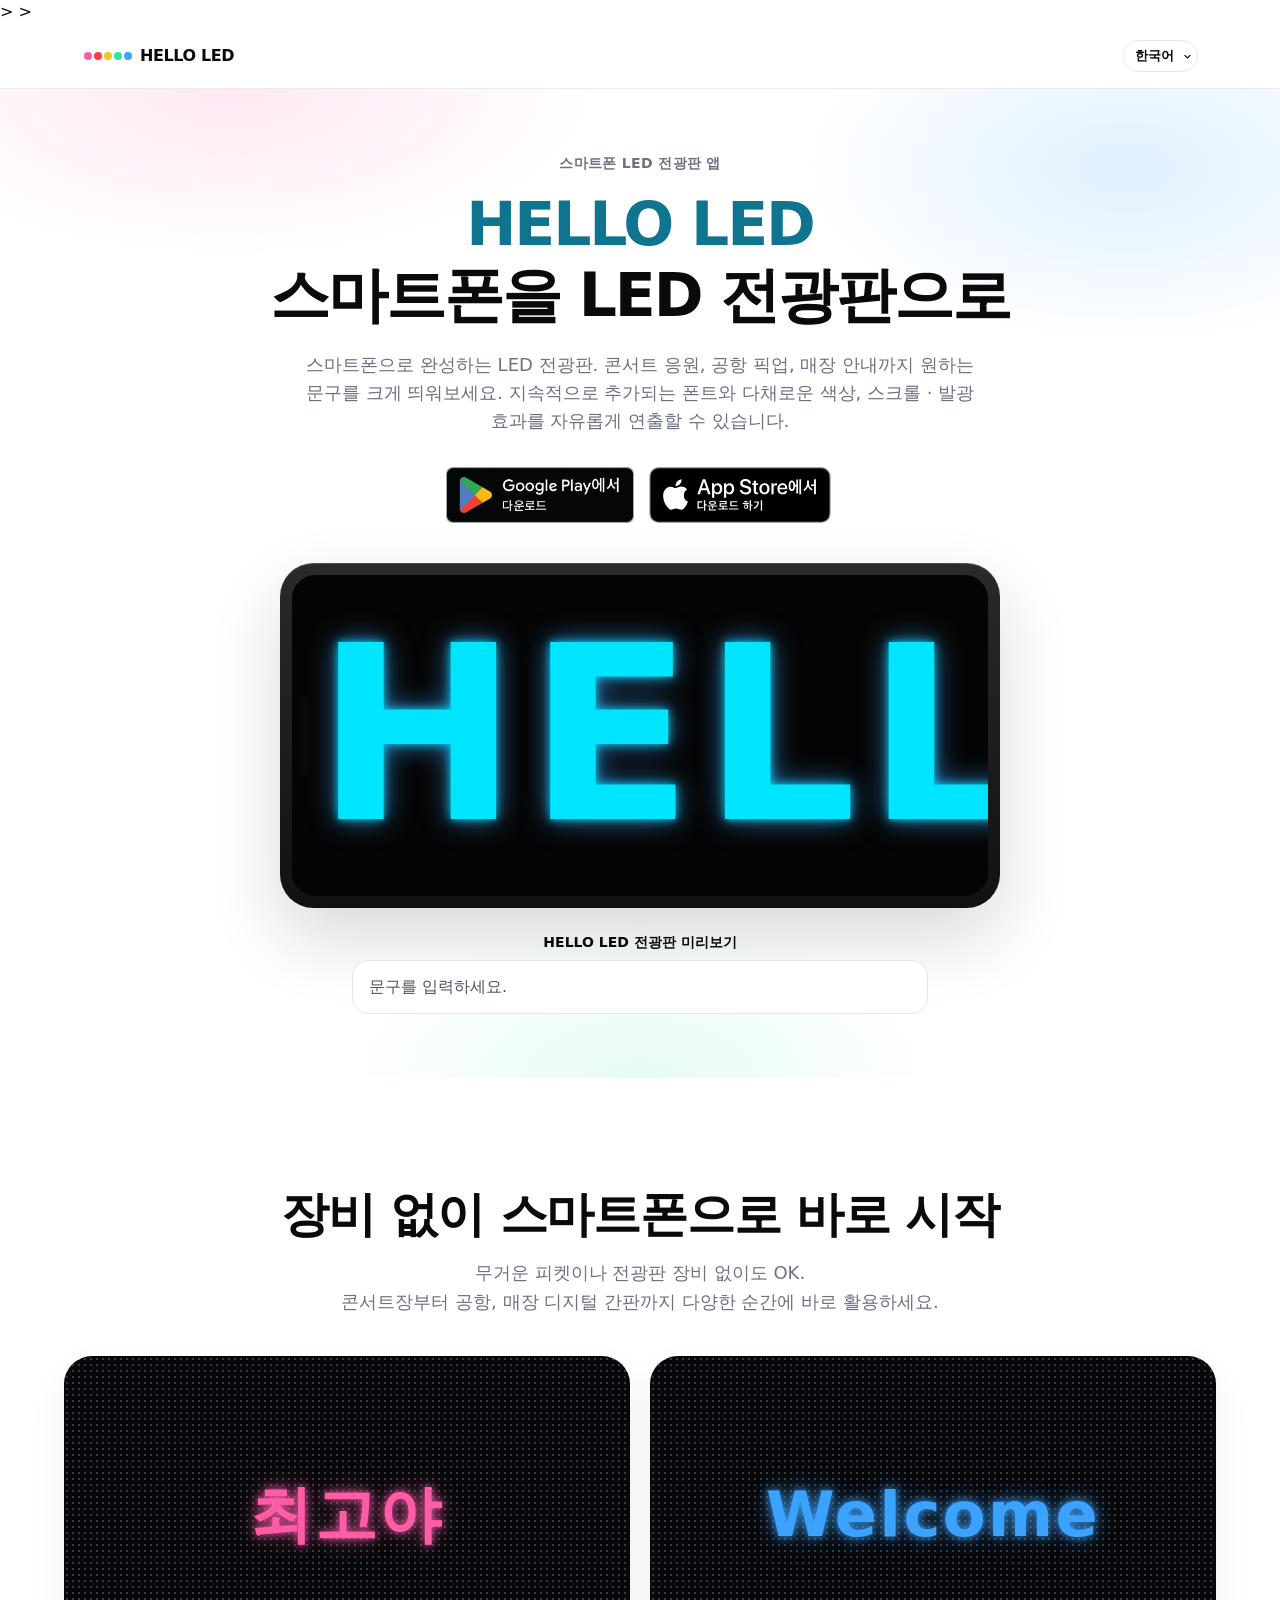
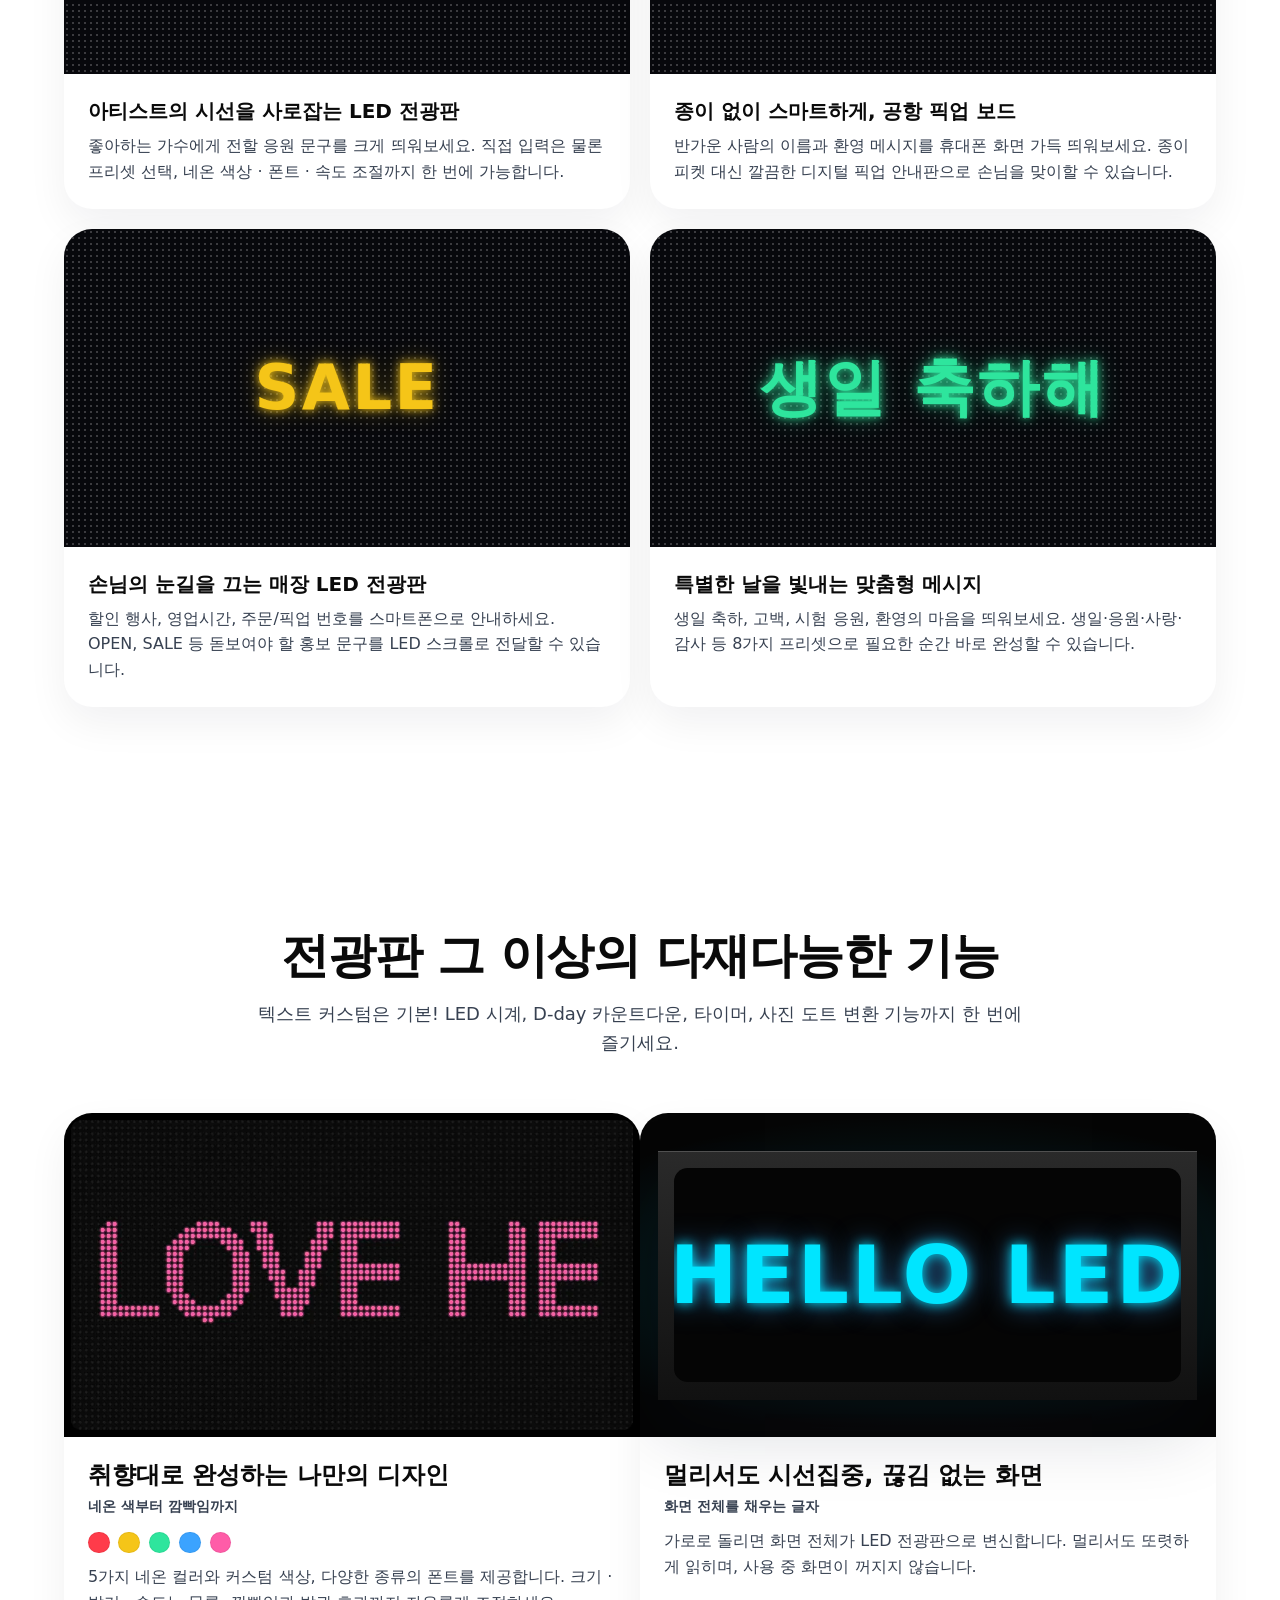
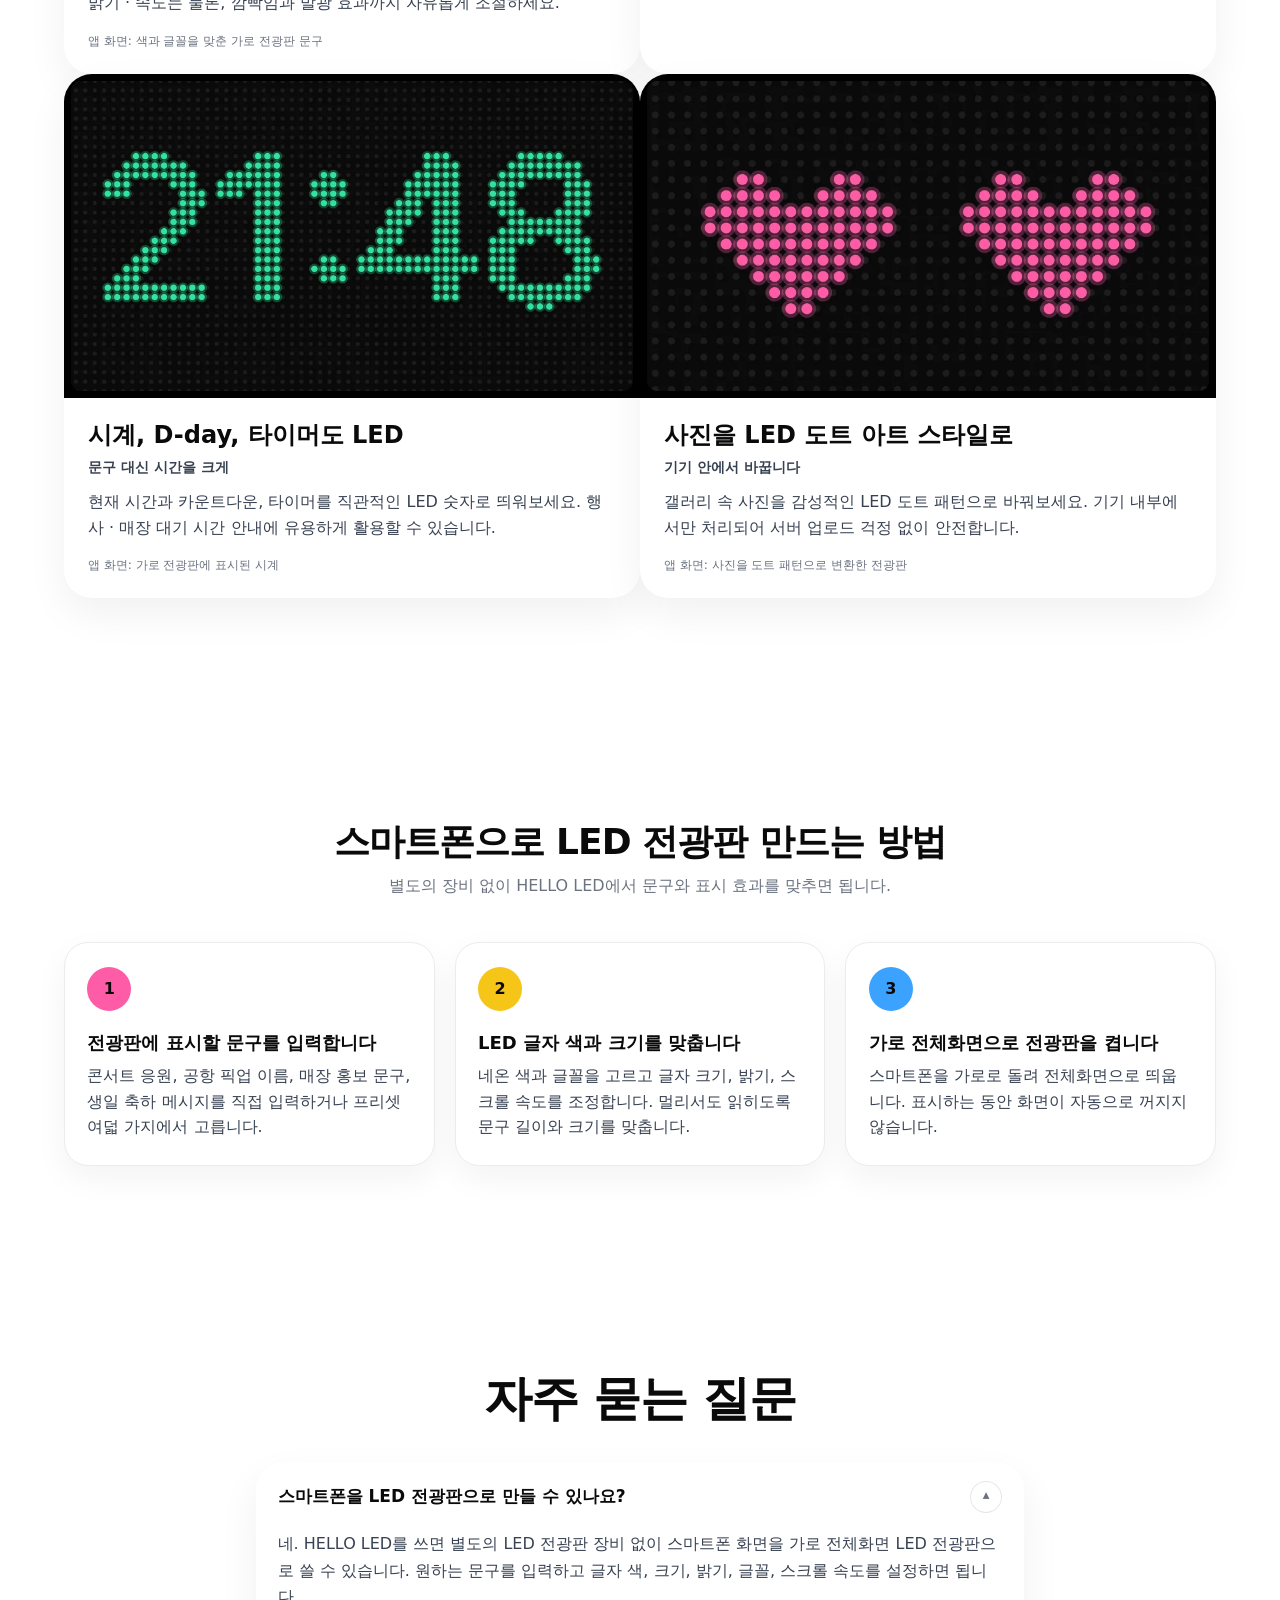
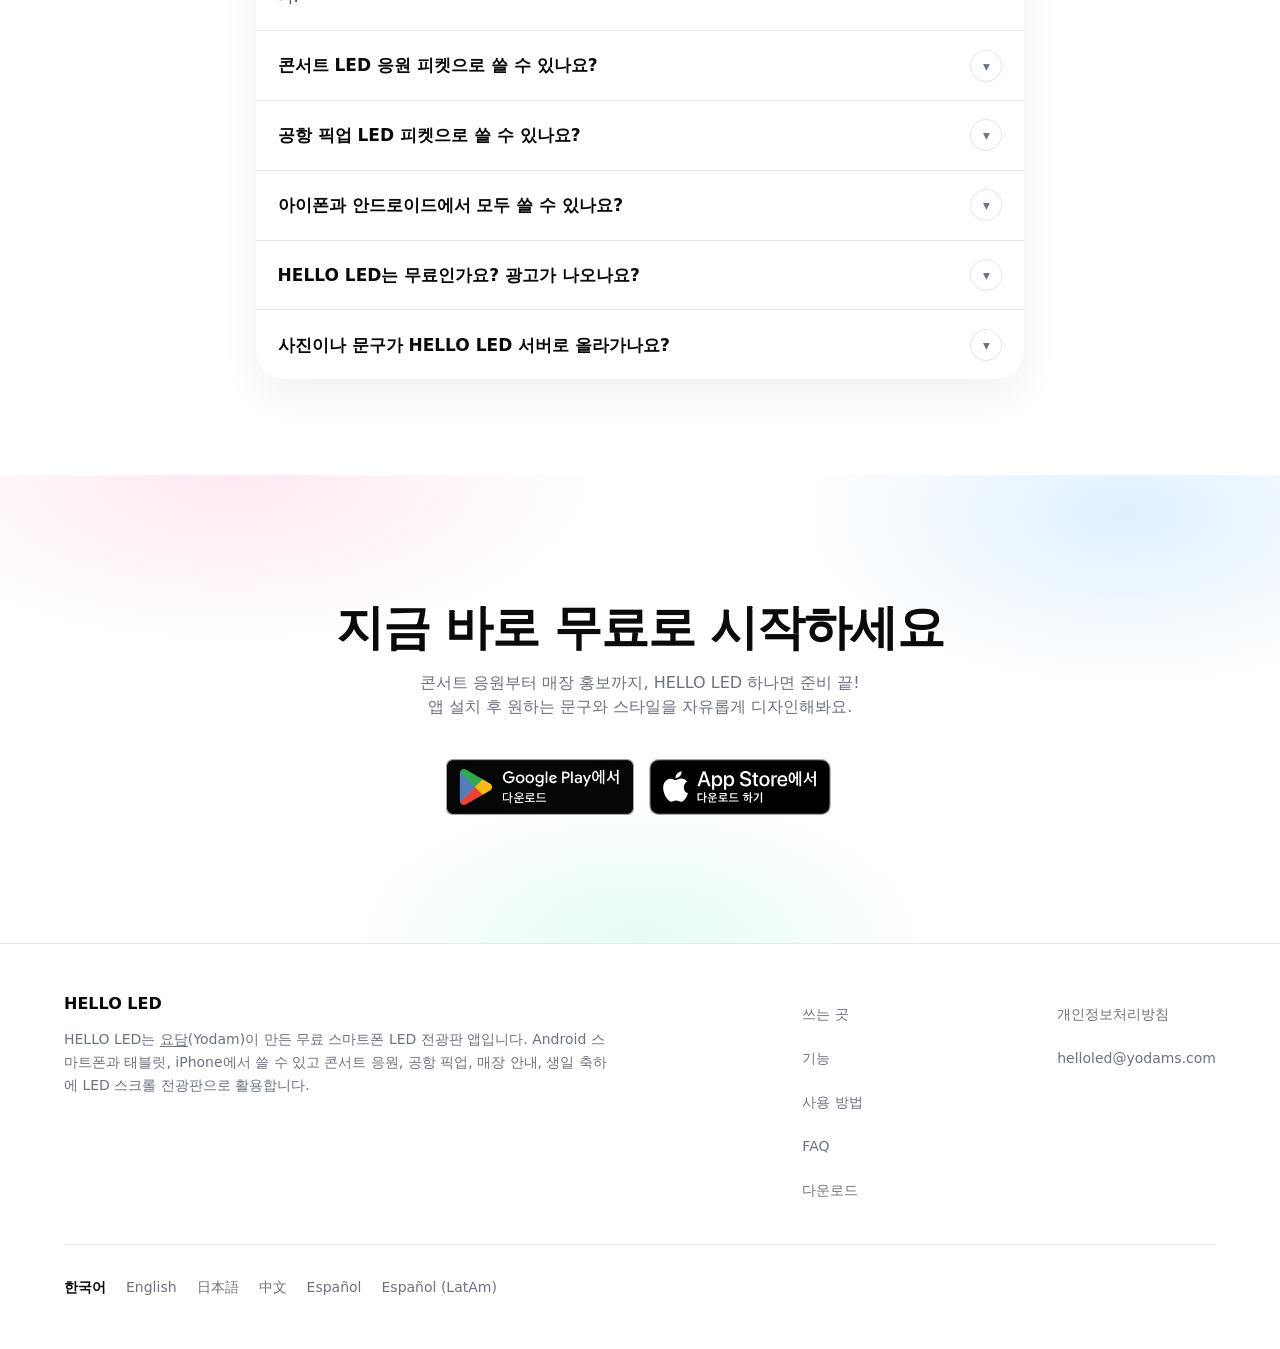
==== commit fe802e0c: "Align locale landing copy with the warmer Korean tone and tighten Korean titles. Co-authored-by: Cur" ====
--- a/index.html
+++ b/index.html
@@ -5,8 +5,8 @@
   <meta name="viewport" content="width=device-width, initial-scale=1">
   <meta name="theme-color" content="#ffffff">
   <meta name="referrer" content="strict-origin-when-cross-origin">
-  <title>무료 스마트폰 LED 전광판 앱 | 콘서트 응원·공항 픽업 HELLO LED</title>
-  <meta name="description" content="스마트폰을 무료 LED 전광판으로 바꿔 보세요. 콘서트 응원, 공항 픽업, 매장 홍보 문구를 가로 전체화면으로 띄우고 네온 색, 글꼴 11종, LED 스크롤과 시계, 타이머를 씁니다.">
+  <title>HELLO LED - 스마트폰 LED 전광판</title>
+  <meta name="description" content="스마트폰을 무료 LED 전광판으로 활용해 보세요. 콘서트 응원, 공항 픽업, 매장 홍보 문구를 가로 전체화면으로 크게 띄울 수 있습니다. 다양한 폰트, 네온 색상, 텍스트 스크롤, 시계 · 타이머 기능까지 완벽히 지원합니다.">
   <meta name="robots" content="index,follow,max-image-preview:large">
   <link rel="canonical" href="https://helloled.yodams.com/">
   <link rel="alternate" hreflang="ko-KR" href="https://helloled.yodams.com/">
@@ -49,8 +49,8 @@
   <meta property="og:locale:alternate" content="es_ES">
   <meta property="og:locale:alternate" content="es_MX">
   <meta property="og:site_name" content="HELLO LED">
-  <meta property="og:title" content="HELLO LED | 무료 스마트폰 LED 전광판 앱">
-  <meta property="og:description" content="휴대폰 화면을 LED 전광판으로 바꾸는 무료 앱입니다. 콘서트 응원 피켓, 공항 픽업 안내, 매장 홍보 문구를 큰 글씨와 네온 효과로 띄웁니다.">
+  <meta property="og:title" content="HELLO LED - 스마트폰 LED 전광판">
+  <meta property="og:description" content="스마트폰을 무료 LED 전광판으로 활용해 보세요. 콘서트 응원, 공항 픽업, 매장 홍보 문구를 가로 전체화면으로 크게 띄울 수 있습니다. 다양한 폰트, 네온 색상, 텍스트 스크롤, 시계 · 타이머 기능까지 완벽히 지원합니다.">
   <meta property="og:url" content="https://helloled.yodams.com/">
   <meta property="og:image" content="https://helloled.yodams.com/og.png">
   <meta property="og:image:type" content="image/png">
@@ -58,8 +58,8 @@
   <meta property="og:image:height" content="630">
   <meta property="og:image:alt" content="HELLO LED 로고: 파란 원 안에 다섯 색 점과 HELLO LED 이름">>
   <meta name="twitter:card" content="summary_large_image">
-  <meta name="twitter:title" content="HELLO LED | 무료 스마트폰 LED 전광판 앱">
-  <meta name="twitter:description" content="휴대폰 화면을 LED 전광판으로 바꾸는 무료 앱입니다. 콘서트 응원 피켓, 공항 픽업 안내, 매장 홍보 문구를 큰 글씨와 네온 효과로 띄웁니다.">
+  <meta name="twitter:title" content="HELLO LED - 스마트폰 LED 전광판">
+  <meta name="twitter:description" content="스마트폰을 무료 LED 전광판으로 활용해 보세요. 콘서트 응원, 공항 픽업, 매장 홍보 문구를 가로 전체화면으로 크게 띄울 수 있습니다. 다양한 폰트, 네온 색상, 텍스트 스크롤, 시계 · 타이머 기능까지 완벽히 지원합니다.">
   <meta name="twitter:image" content="https://helloled.yodams.com/og.png">
   <meta name="twitter:image:alt" content="HELLO LED 로고: 파란 원 안에 다섯 색 점과 HELLO LED 이름">>
   <link rel="dns-prefetch" href="https://play.google.com">
@@ -296,15 +296,6 @@
     }
     @media (min-width: 768px) {
       .how-list { grid-template-columns: repeat(3, 1fr); gap: 1.25rem; }
-      .how-list .how-step:not(:last-child)::after {
-        content: "";
-        position: absolute;
-        top: 2.85rem;
-        left: calc(1.4rem + 2.75rem + 0.55rem);
-        right: -1.25rem;
-        height: 2px;
-        background: #e5e7eb;
-      }
     }
     @media (prefers-reduced-motion: reduce) {
       html { scroll-behavior: auto; }
@@ -449,8 +440,8 @@
       "@type": "WebPage",
       "@id": "https://helloled.yodams.com/#webpage",
       "url": "https://helloled.yodams.com/",
-      "name": "무료 스마트폰 LED 전광판 앱 | 콘서트 응원·공항 픽업 HELLO LED",
-      "description": "스마트폰을 무료 LED 전광판으로 바꿔 보세요. 콘서트 응원, 공항 픽업, 매장 홍보 문구를 가로 전체화면으로 띄우고 네온 색, 글꼴 11종, LED 스크롤과 시계, 타이머를 씁니다.",
+      "name": "HELLO LED - 스마트폰 LED 전광판",
+      "description": "스마트폰을 무료 LED 전광판으로 활용해 보세요. 콘서트 응원, 공항 픽업, 매장 홍보 문구를 가로 전체화면으로 크게 띄울 수 있습니다. 다양한 폰트, 네온 색상, 텍스트 스크롤, 시계 · 타이머 기능까지 완벽히 지원합니다.",
       "inLanguage": "ko",
       "isPartOf": {
         "@id": "https://helloled.yodams.com/#website"
@@ -527,7 +518,7 @@
         "es",
         "es-419"
       ],
-      "description": "스마트폰을 무료 LED 전광판으로 바꿔 보세요. 콘서트 응원, 공항 픽업, 매장 홍보 문구를 가로 전체화면으로 띄우고 네온 색, 글꼴 11종, LED 스크롤과 시계, 타이머를 씁니다.",
+      "description": "스마트폰을 무료 LED 전광판으로 활용해 보세요. 콘서트 응원, 공항 픽업, 매장 홍보 문구를 가로 전체화면으로 크게 띄울 수 있습니다. 다양한 폰트, 네온 색상, 텍스트 스크롤, 시계 · 타이머 기능까지 완벽히 지원합니다.",
       "featureList": [
         "기본 네온 색 5가지(빨강, 노랑, 초록, 파랑, 분홍)와 직접 고른 색, 글자 크기, 밝기, 스크롤 속도, 깜빡임과 발광 효과, 글꼴 11종",
         "가로 전용 전체화면 LED 전광판과 화면 자동 꺼짐 방지",
@@ -1048,7 +1039,7 @@
         <a class="inline-flex min-h-11 items-center hover:text-ink focus-visible:outline focus-visible:outline-2 focus-visible:outline-offset-2 focus-visible:outline-gray-700" href="#uses" data-i18n="navUses">쓰는 곳</a>
         <a class="inline-flex min-h-11 items-center hover:text-ink focus-visible:outline focus-visible:outline-2 focus-visible:outline-offset-2 focus-visible:outline-gray-700" href="#features" data-i18n="navFeatures">기능</a>
         <a class="inline-flex min-h-11 items-center hover:text-ink focus-visible:outline focus-visible:outline-2 focus-visible:outline-offset-2 focus-visible:outline-gray-700" href="#how" data-i18n="navHow">사용 방법</a>
-        <a class="inline-flex min-h-11 items-center hover:text-ink focus-visible:outline focus-visible:outline-2 focus-visible:outline-offset-2 focus-visible:outline-gray-700" href="#qa" data-i18n="navFaq">질문</a>
+        <a class="inline-flex min-h-11 items-center hover:text-ink focus-visible:outline focus-visible:outline-2 focus-visible:outline-offset-2 focus-visible:outline-gray-700" href="#qa" data-i18n="navFaq">FAQ</a>
         <a class="inline-flex min-h-11 items-center hover:text-ink focus-visible:outline focus-visible:outline-2 focus-visible:outline-offset-2 focus-visible:outline-gray-700" href="#download" data-i18n="download">다운로드</a>
       </nav>
       <div class="site-footer-links">
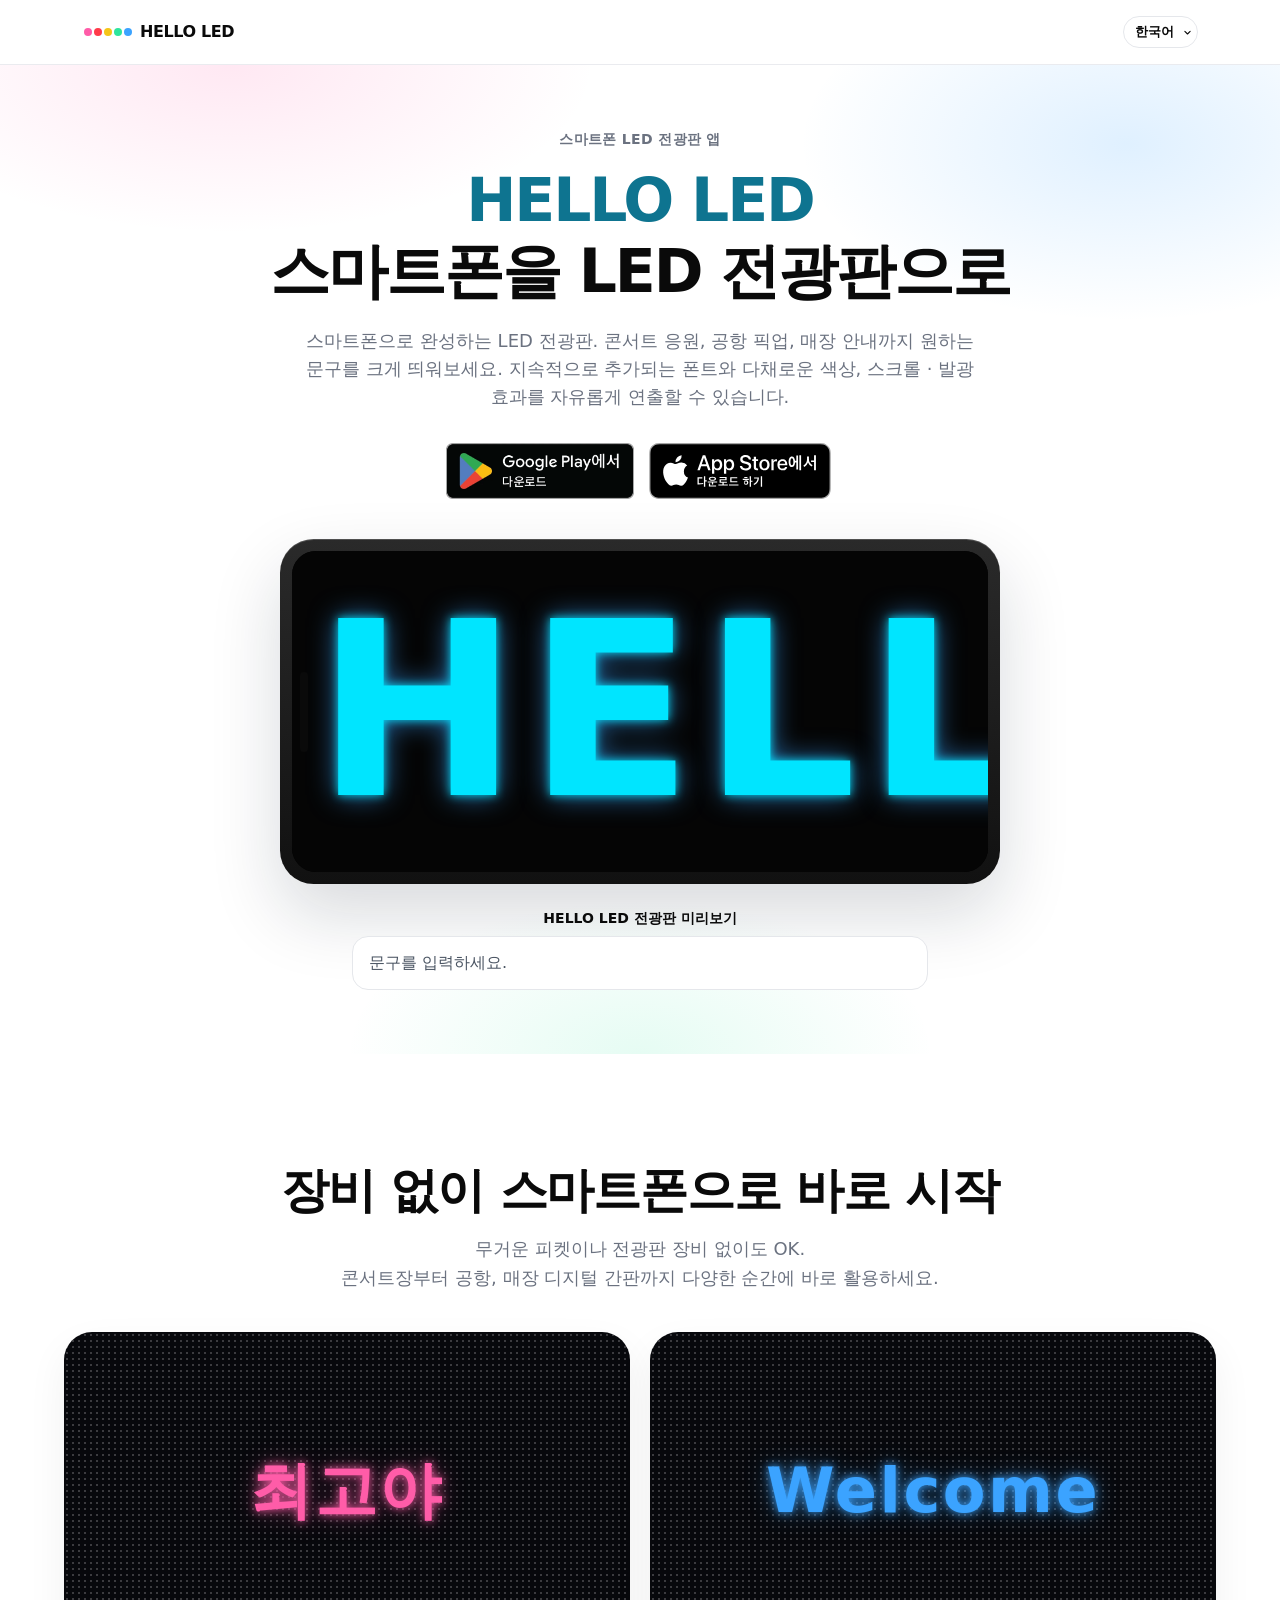
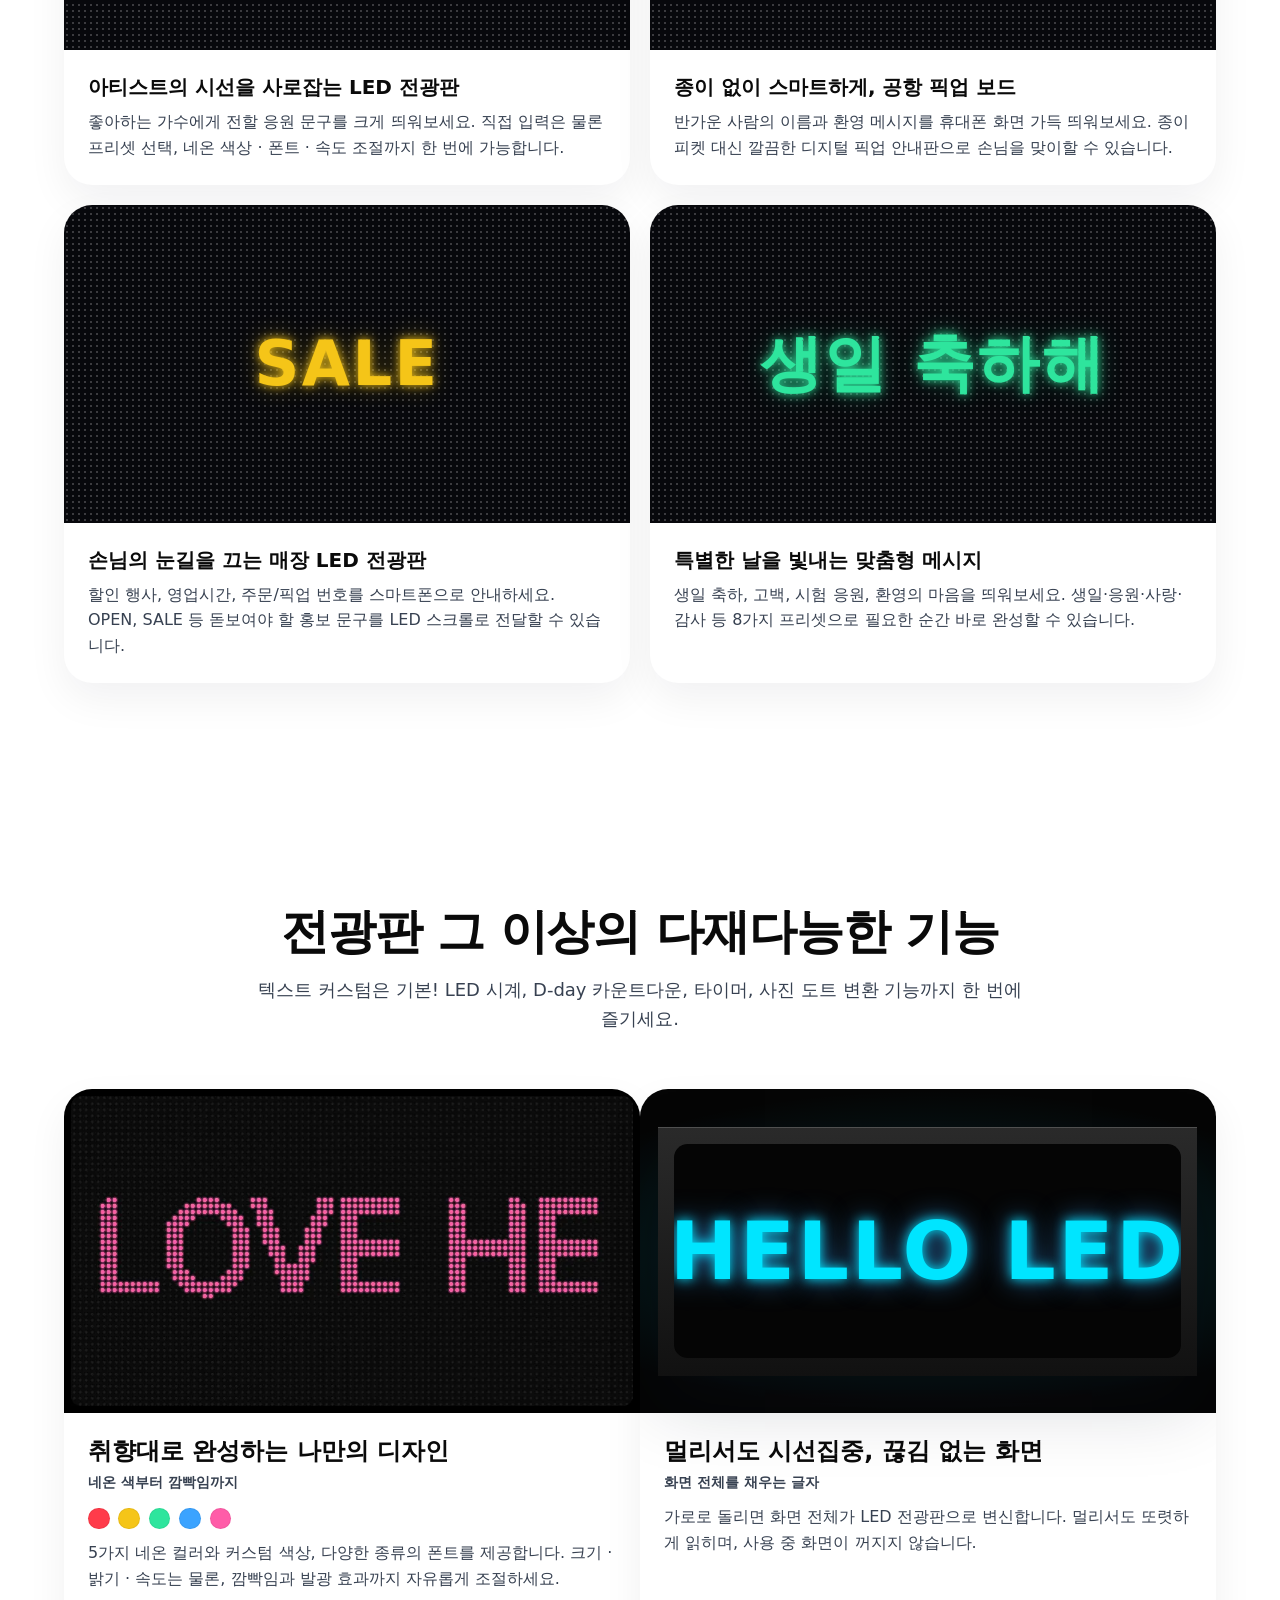
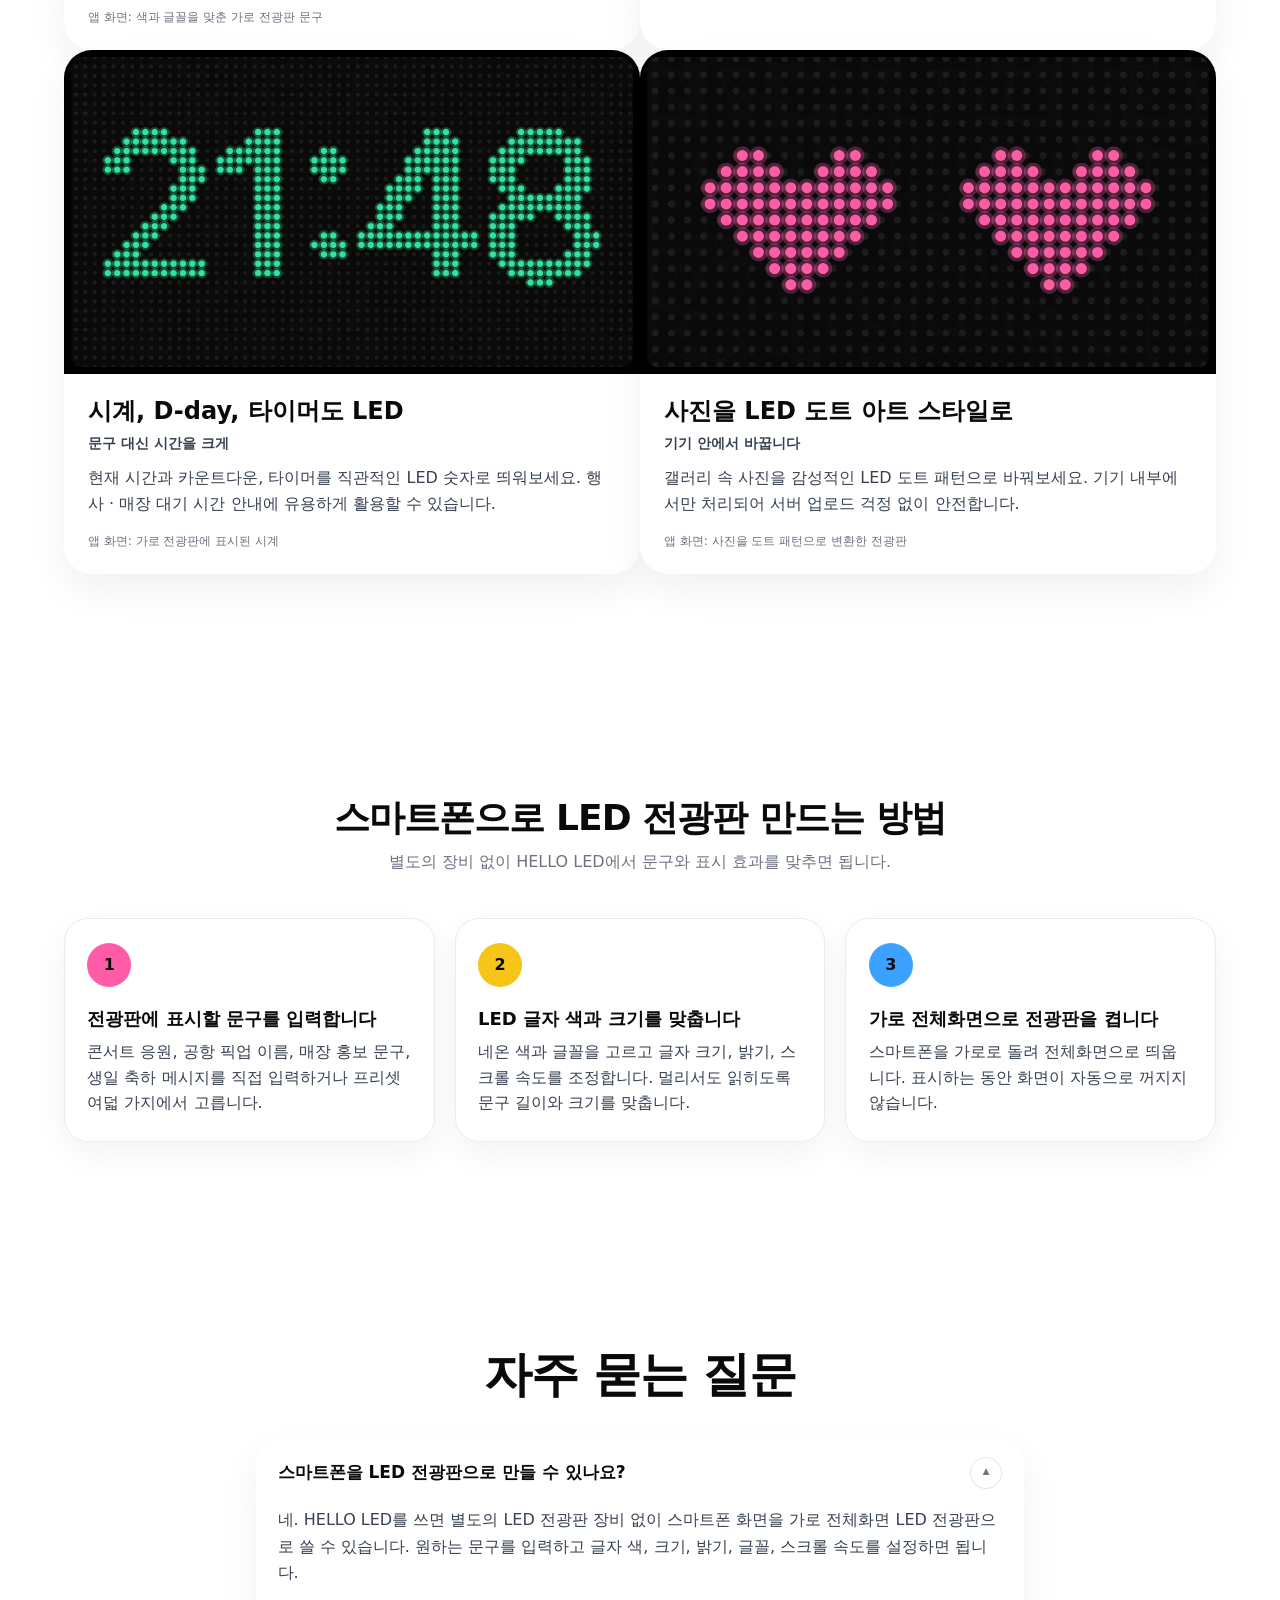
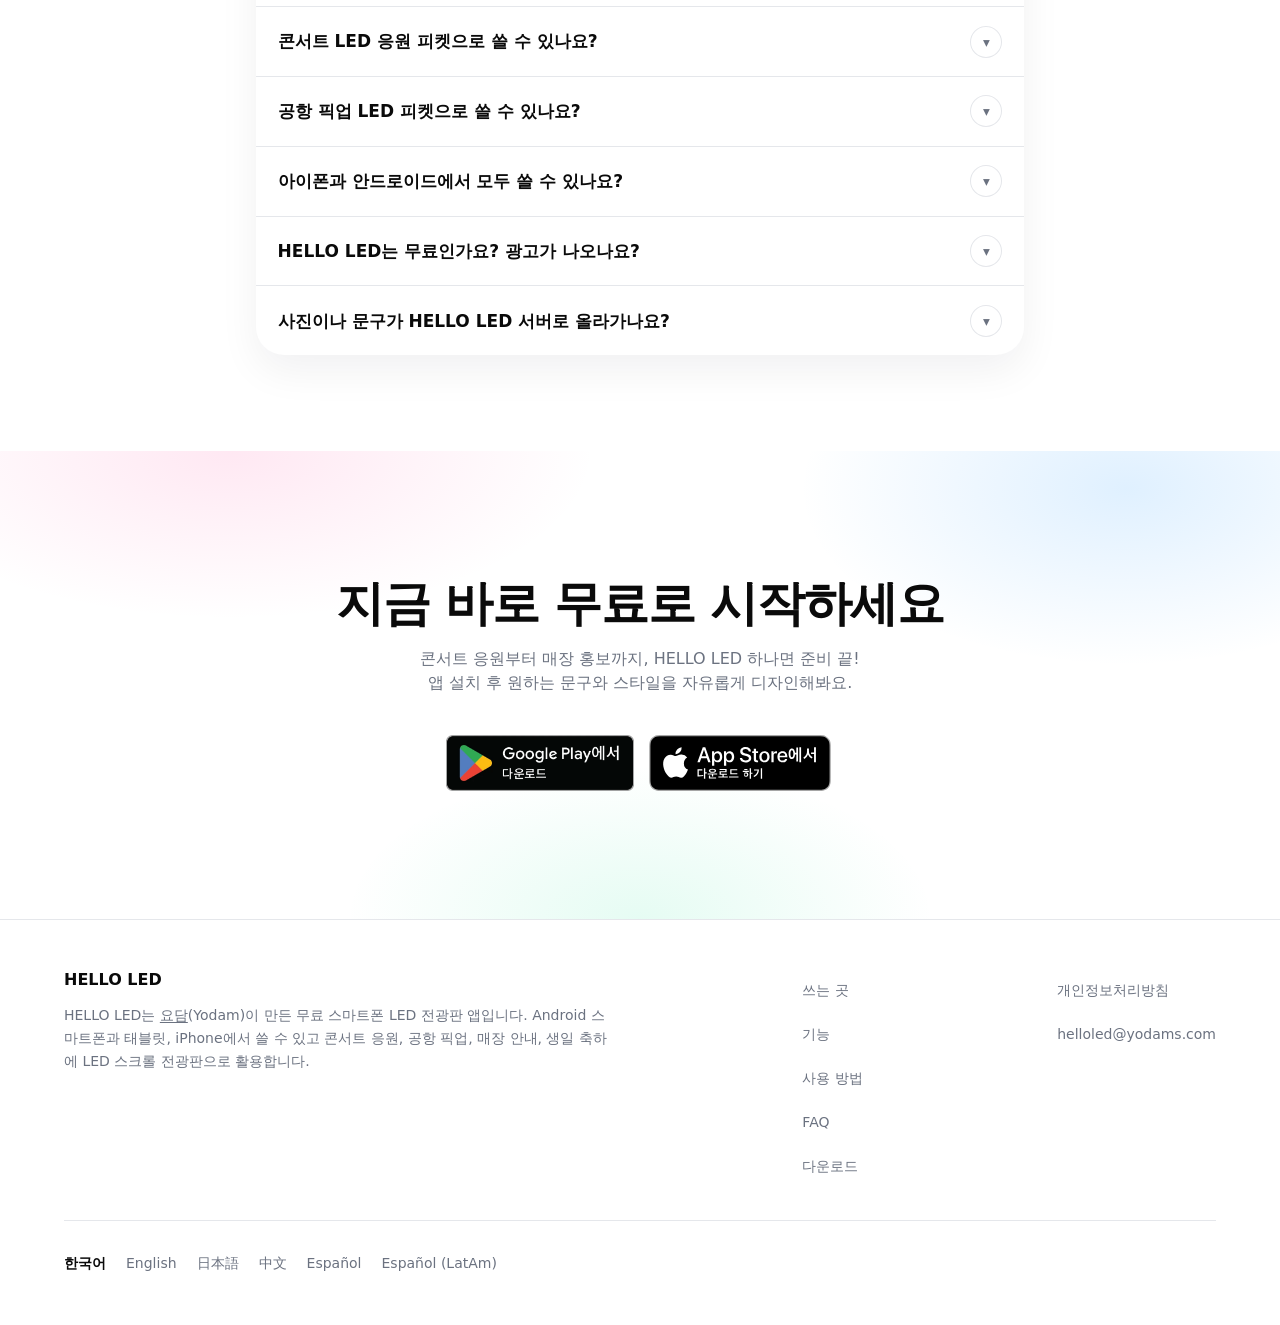
==== commit f74665a7: "Fix the stray closing angle bracket on og and twitter image alt tags. Co-authored-by: Cursor <cursor" ====
--- a/index.html
+++ b/index.html
@@ -56,12 +56,12 @@
   <meta property="og:image:type" content="image/png">
   <meta property="og:image:width" content="1200">
   <meta property="og:image:height" content="630">
-  <meta property="og:image:alt" content="HELLO LED 로고: 파란 원 안에 다섯 색 점과 HELLO LED 이름">>
+  <meta property="og:image:alt" content="HELLO LED 로고: 파란 원 안에 다섯 색 점과 HELLO LED 이름">
   <meta name="twitter:card" content="summary_large_image">
   <meta name="twitter:title" content="HELLO LED - 스마트폰 LED 전광판">
   <meta name="twitter:description" content="스마트폰을 무료 LED 전광판으로 활용해 보세요. 콘서트 응원, 공항 픽업, 매장 홍보 문구를 가로 전체화면으로 크게 띄울 수 있습니다. 다양한 폰트, 네온 색상, 텍스트 스크롤, 시계 · 타이머 기능까지 완벽히 지원합니다.">
   <meta name="twitter:image" content="https://helloled.yodams.com/og.png">
-  <meta name="twitter:image:alt" content="HELLO LED 로고: 파란 원 안에 다섯 색 점과 HELLO LED 이름">>
+  <meta name="twitter:image:alt" content="HELLO LED 로고: 파란 원 안에 다섯 색 점과 HELLO LED 이름">
   <link rel="dns-prefetch" href="https://play.google.com">
   <link rel="preconnect" href="https://play.google.com" crossorigin>
   <link rel="dns-prefetch" href="https://apps.apple.com">
